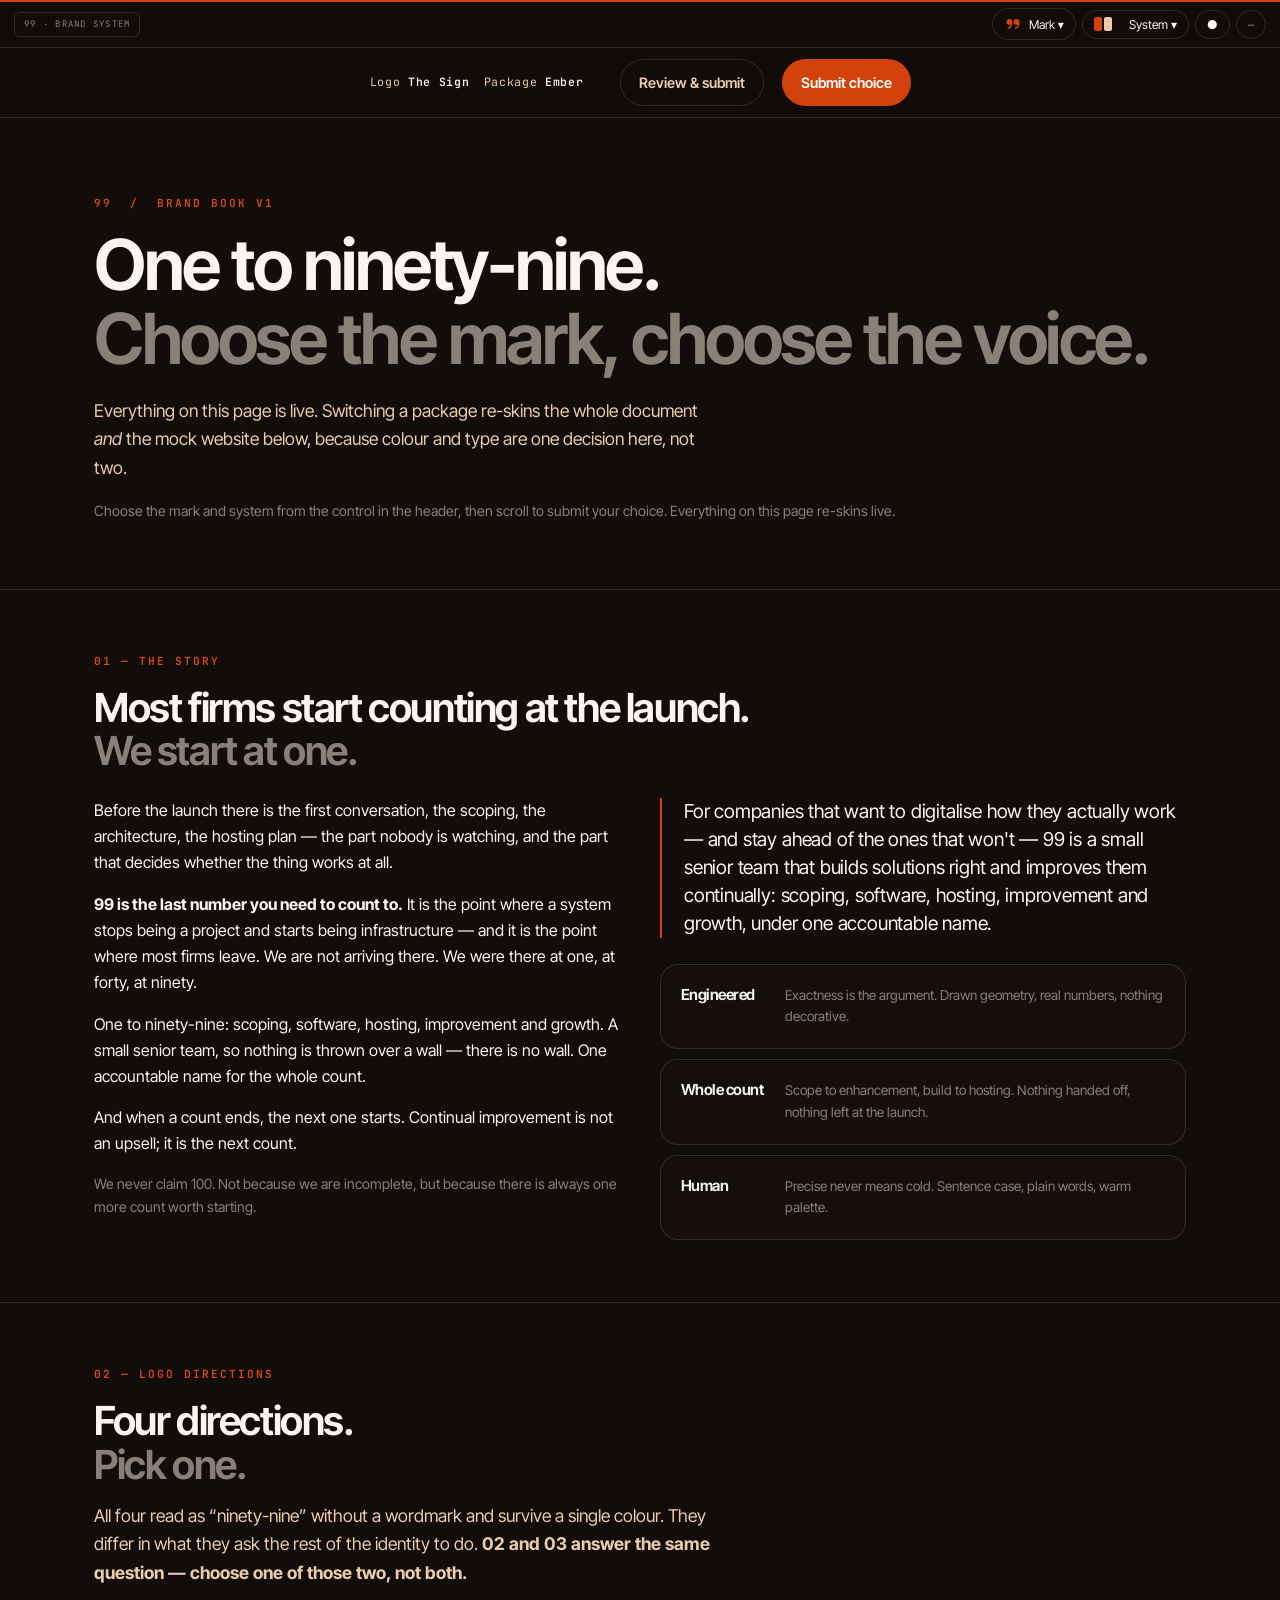
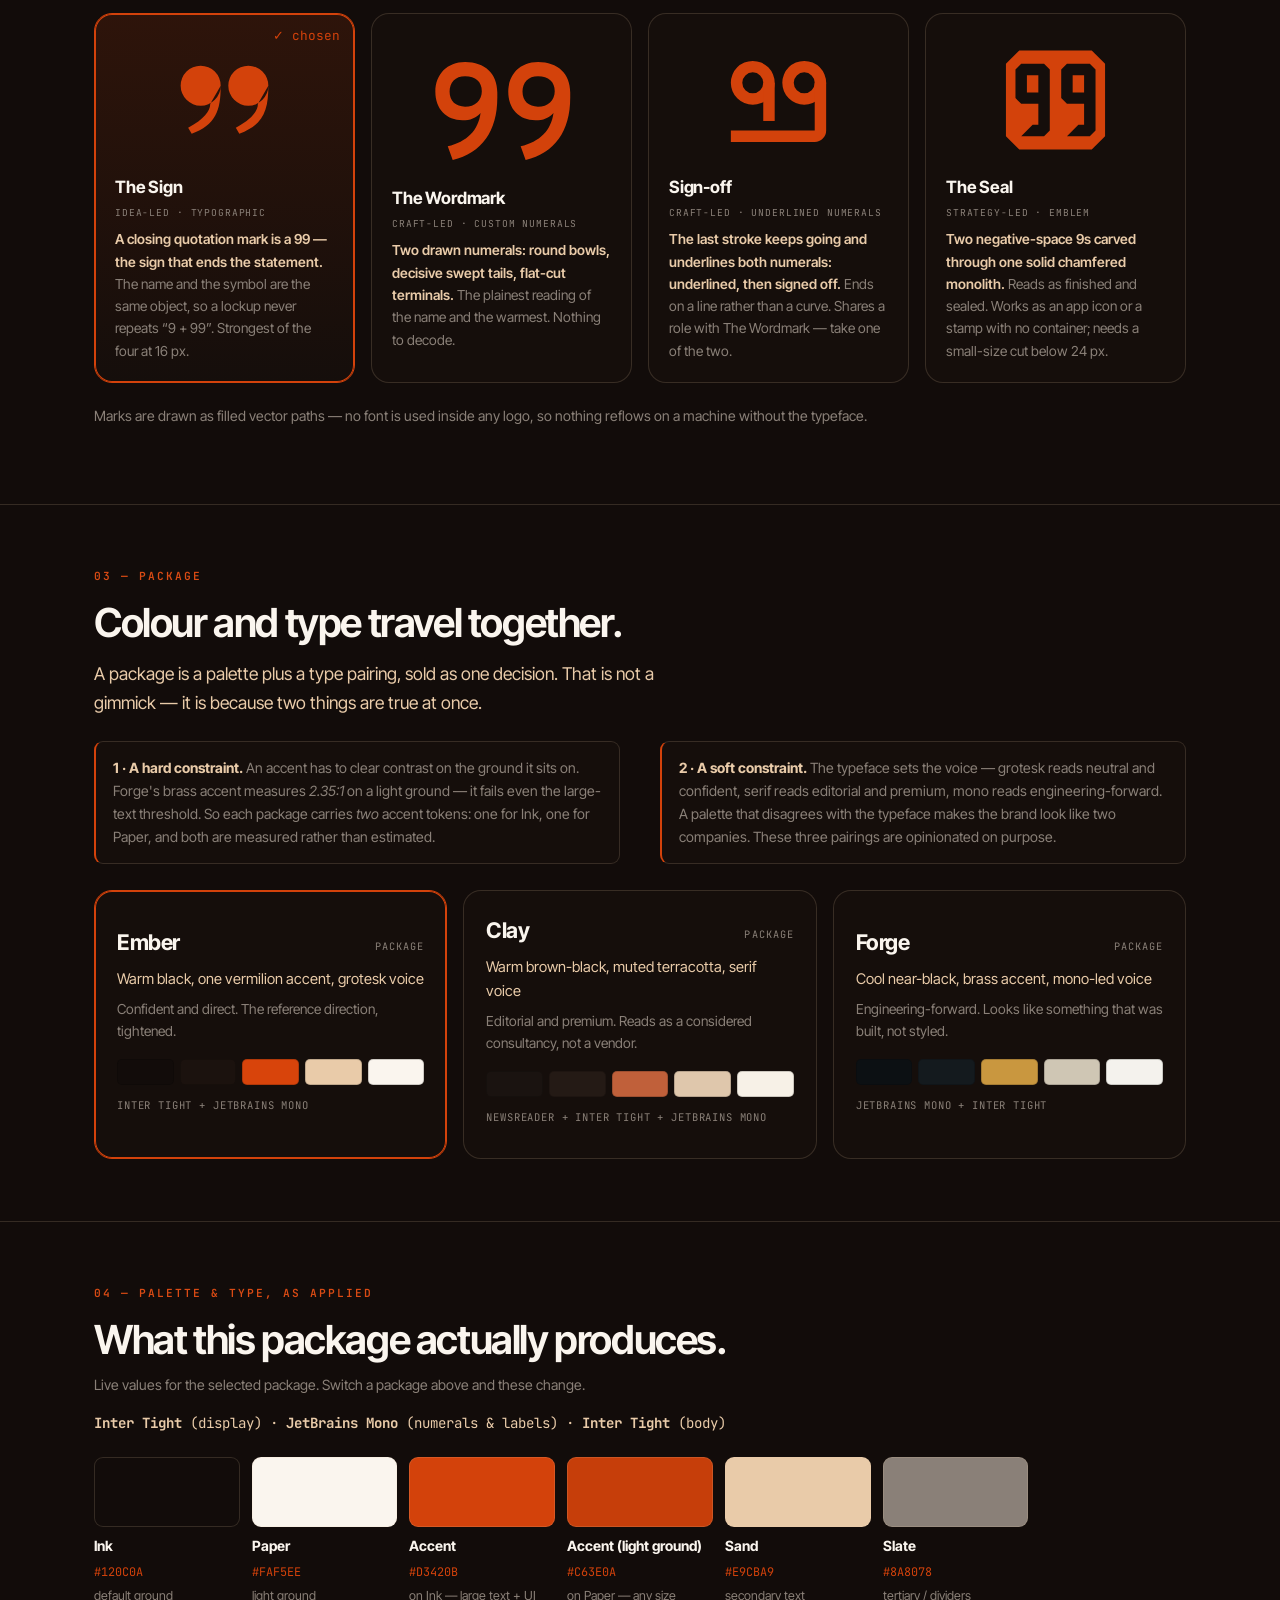
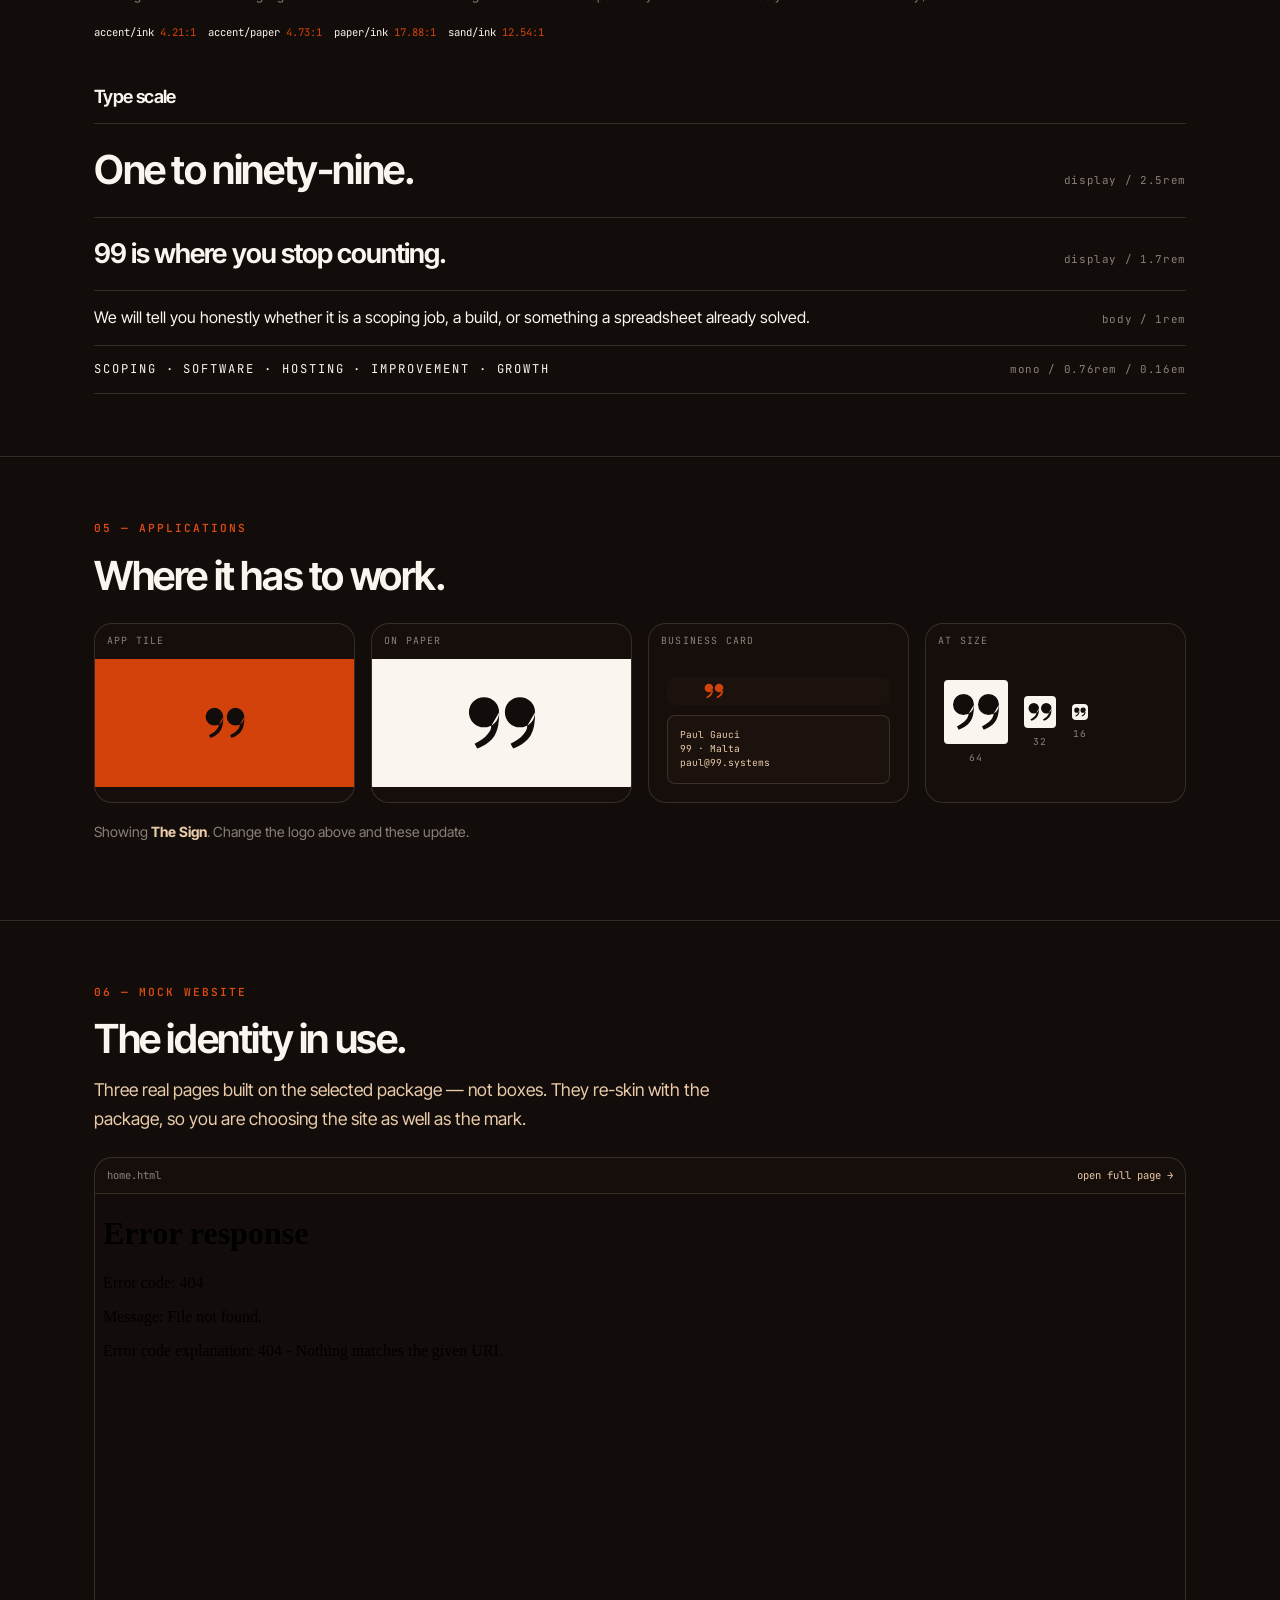
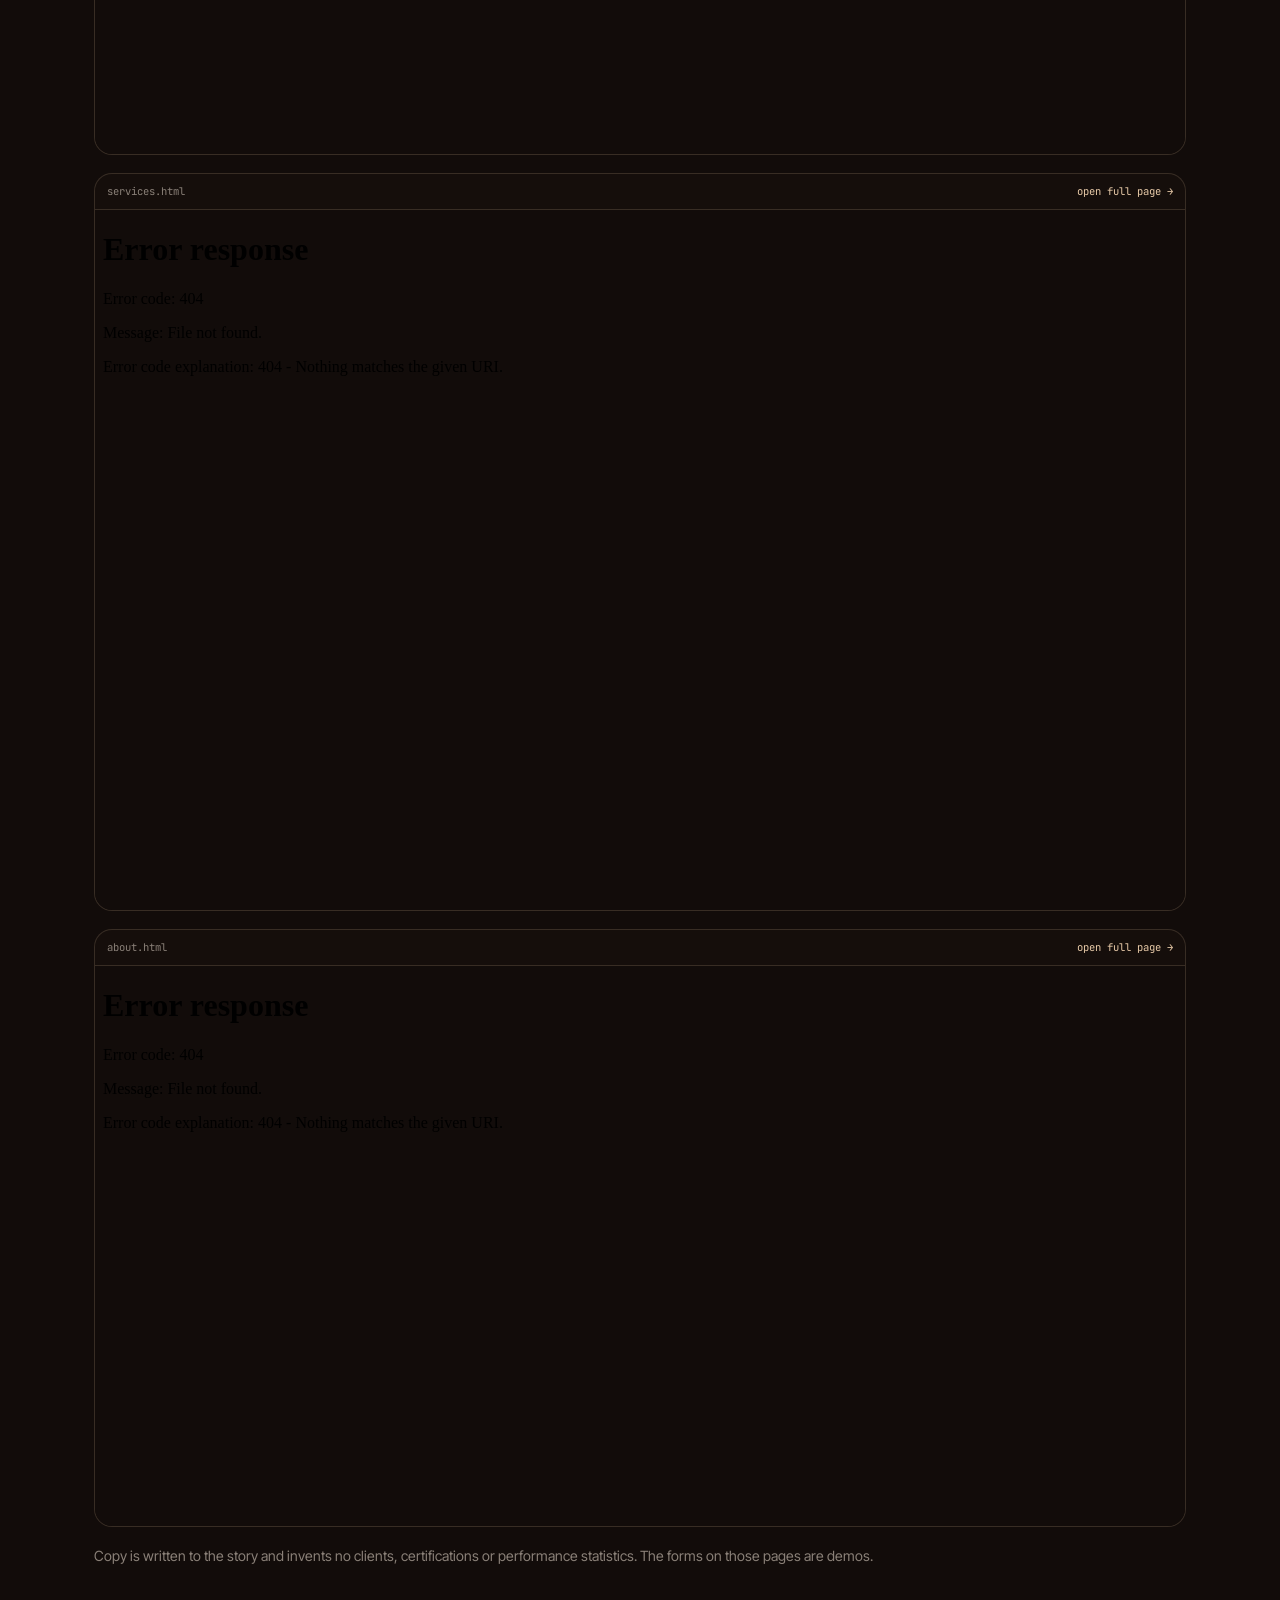
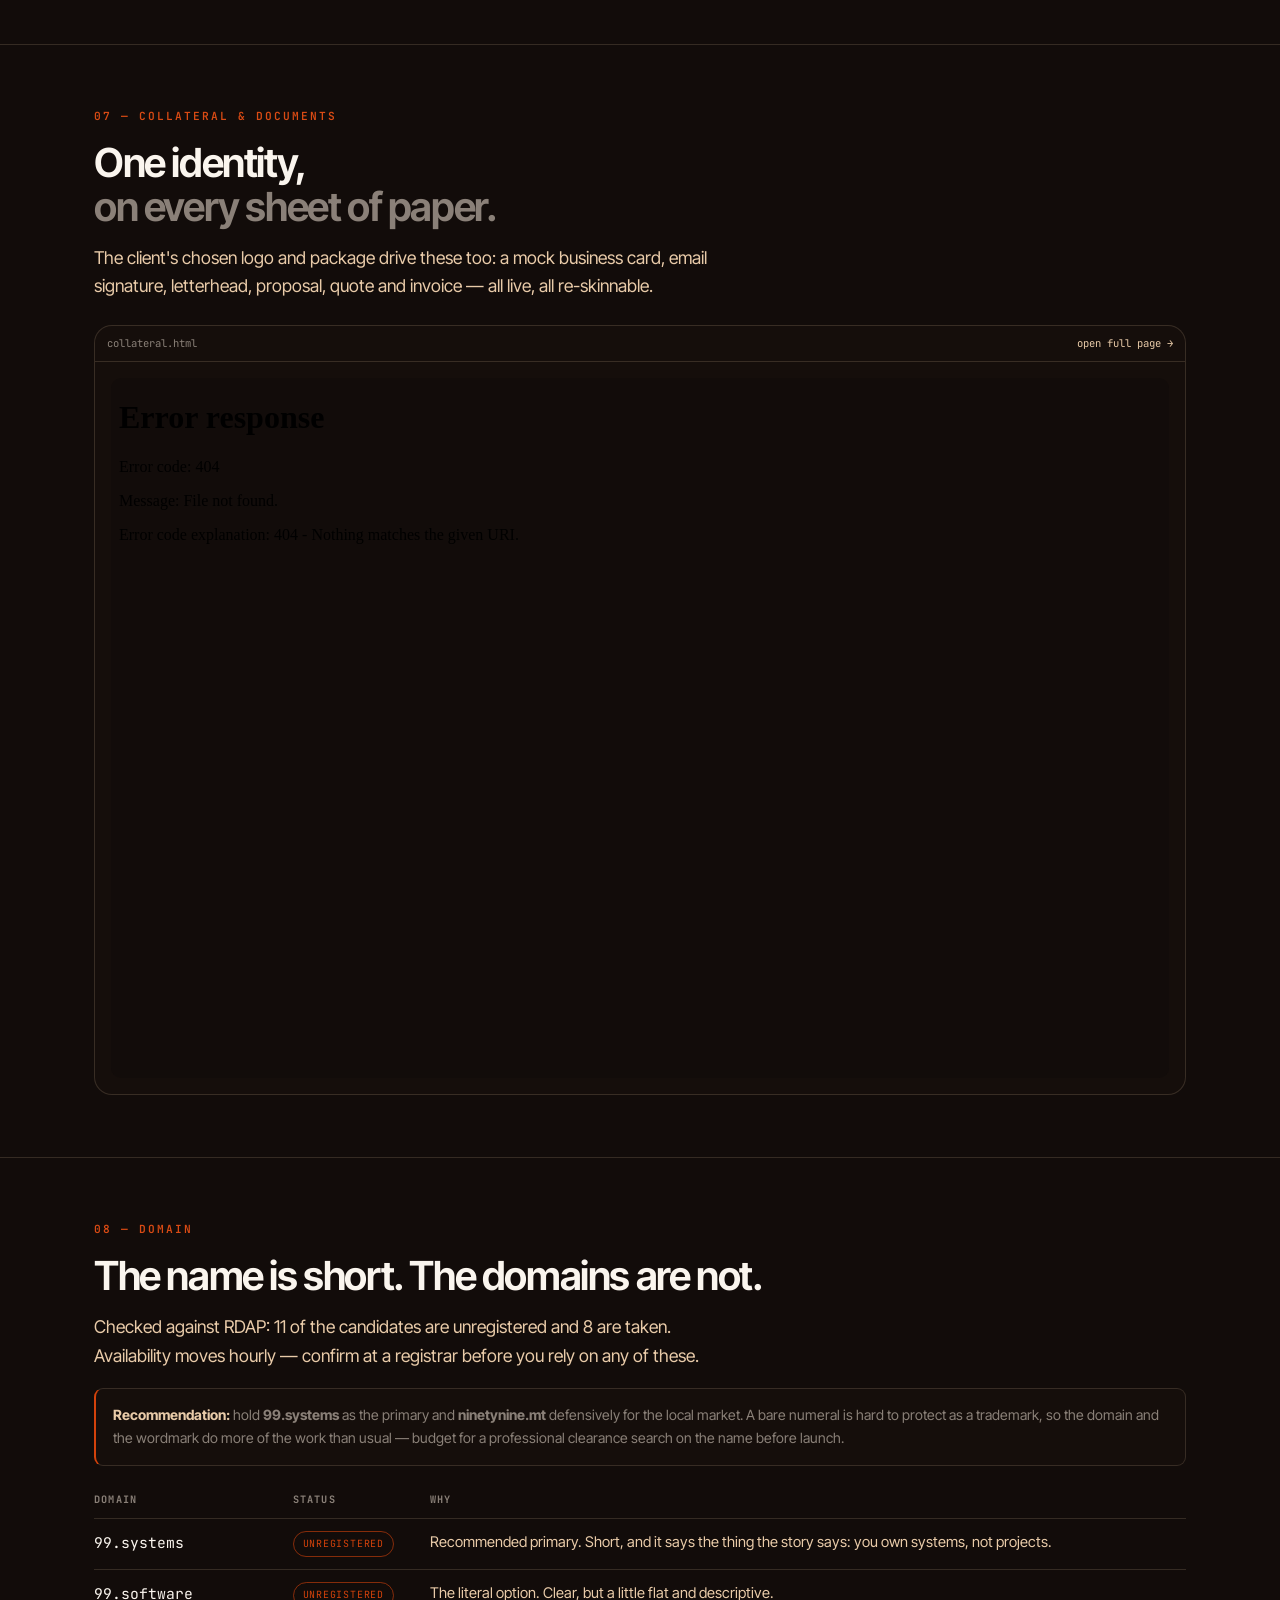
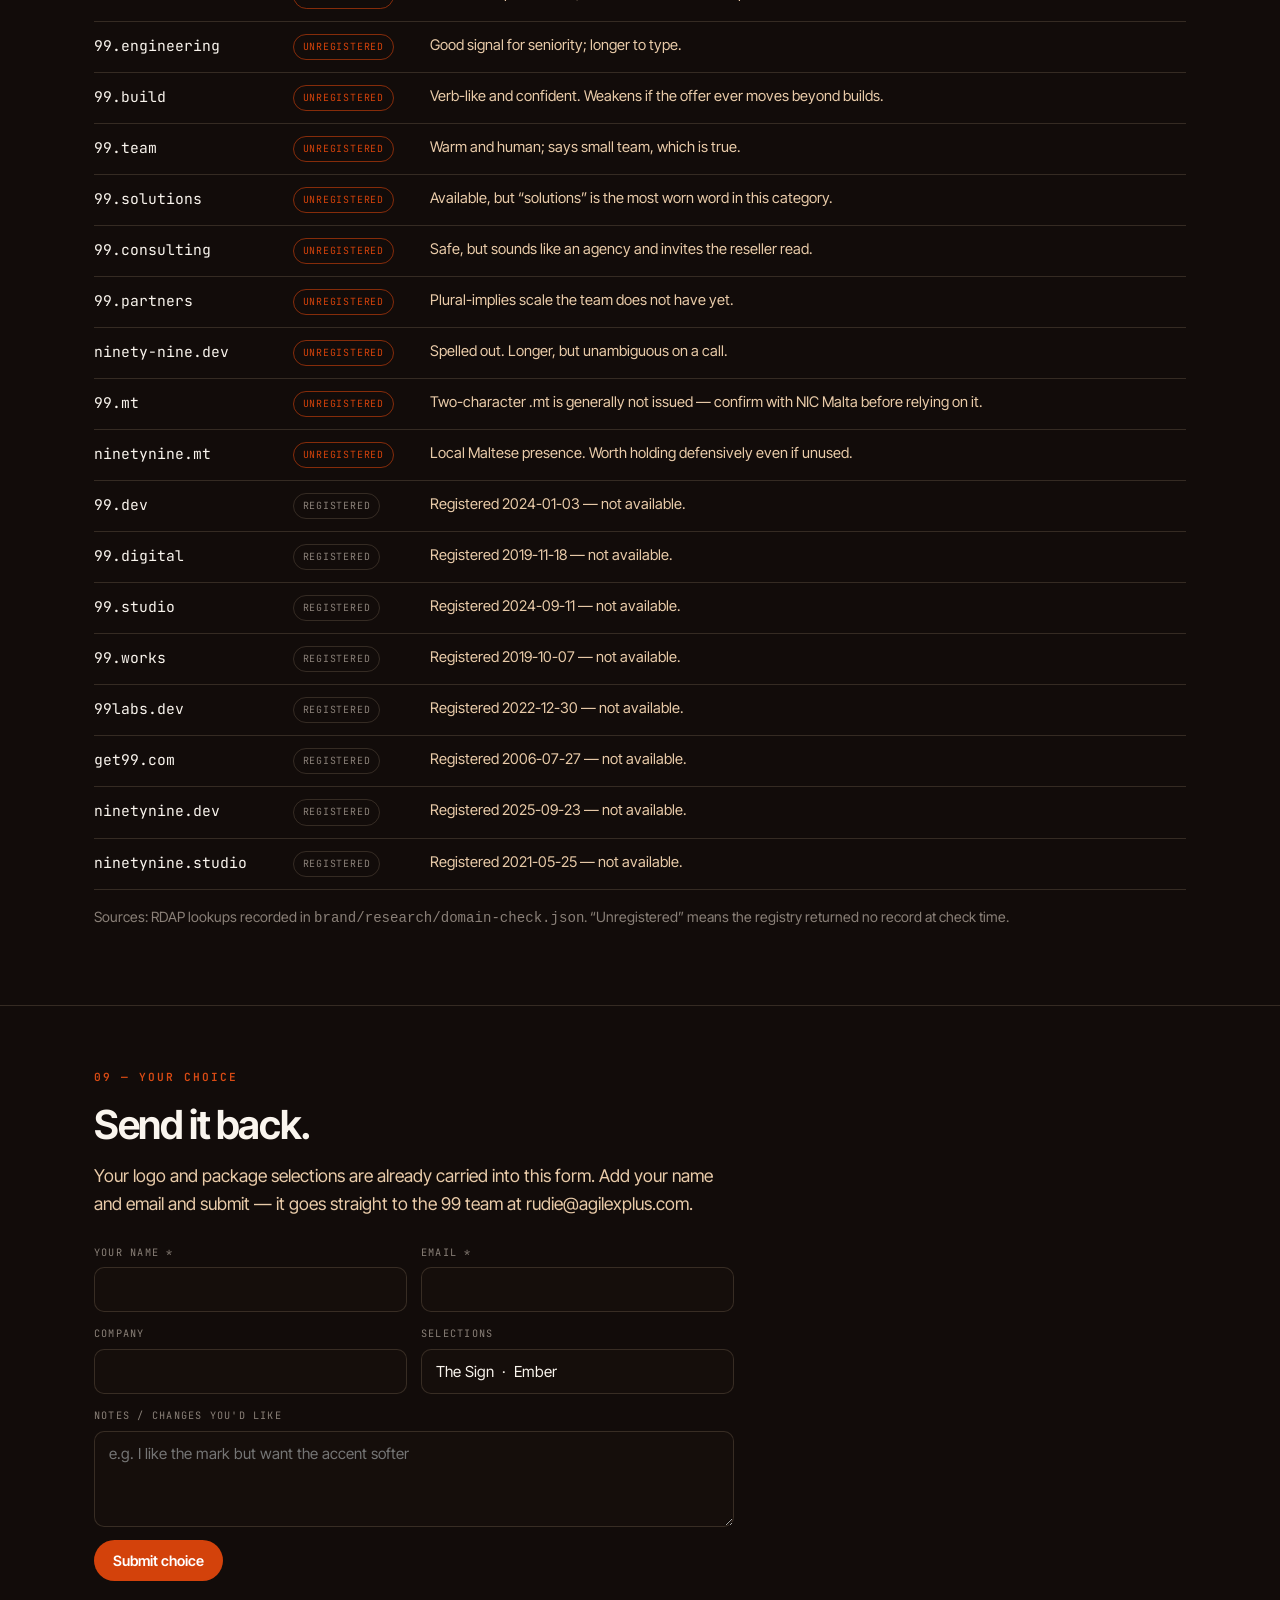
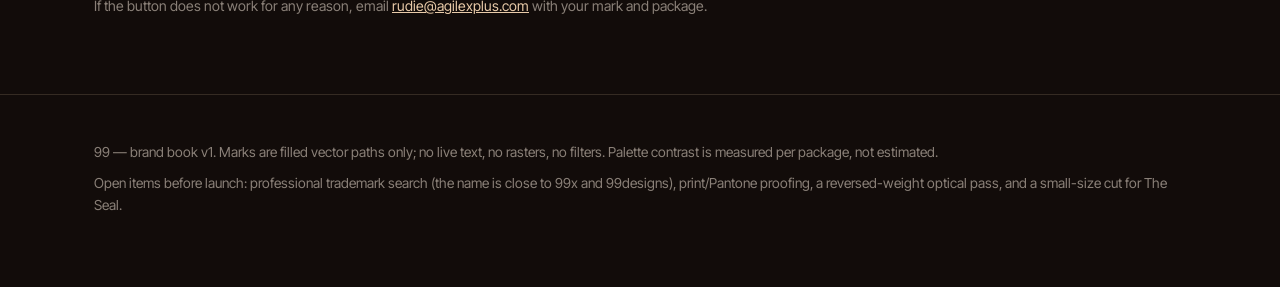
==== site/index.html @ d1100212 "Add meta descriptions + Open Graph/Twitter tags to every page; add production checklist" ====
<!doctype html>
<html lang="en" data-package="ember">
<head>
<meta charset="utf-8"><meta name="viewport" content="width=device-width,initial-scale=1">
<title>Brand book — 99</title>
<meta name="description" content="The 99 brand book: story, palettes, logo directions, collateral and mock website — all live and switchable.">
<meta property="og:type" content="website">
<meta property="og:site_name" content="99">
<meta property="og:title" content="Brand book — 99">
<meta property="og:description" content="The 99 brand book: story, palettes, logo directions, collateral and mock website — all live and switchable.">
<meta property="og:url" content="https://99-branding.agilexplus.dev/">
<meta property="og:image" content="https://99-branding.agilexplus.dev/og-image.png">
<meta name="twitter:card" content="summary_large_image">
<meta name="twitter:title" content="Brand book — 99">
<meta name="twitter:description" content="The 99 brand book: story, palettes, logo directions, collateral and mock website — all live and switchable.">
<meta name="twitter:image" content="https://99-branding.agilexplus.dev/og-image.png">
<link rel="preconnect" href="https://fonts.googleapis.com"><link rel="preconnect" href="https://fonts.gstatic.com" crossorigin>
<link rel="stylesheet" href="https://fonts.googleapis.com/css2?family=Inter+Tight:wght@400;500;600;700&family=JetBrains+Mono:wght@400;600;700&family=Newsreader:opsz,wght@6..72,400;6..72,500;6..72;700&family=Space+Grotesk:wght@400;500;700&display=swap">
<script src="assets/theme.js?v=1793476313"></script>
<link rel="stylesheet" href="assets/book.css?v=1793476313">
</head>
<body>

<div class="decisionbar"><div class="wrap">
  <span class="sum">
    <span>Logo <b id="sum-logo">—</b></span>
    <span>Package <b id="sum-pkg">—</b></span>
  </span>
  <span class="spacer"></span>
  <a class="btn btn-ghost" href="#submit">Review &amp; submit</a>
  <a class="btn btn-accent" id="bar-submit" href="#submit" disabled>Submit choice</a>
</div></div>

<header class="book"><div class="wrap">
  <p class="eyebrow">99 &nbsp;/&nbsp; brand book v1</p>
  <h1>One to ninety-nine.<br><span class="dim">Choose the mark, choose the voice.</span></h1>
  <p class="lede" style="margin-top:22px">Everything on this page is live. Switching a package re-skins the whole
  document <em>and</em> the mock website below, because colour and type are one decision here, not two.</p>
  <p class="small" style="margin-top:14px">Choose the mark and system from the control in the header, then scroll to
  submit your choice. Everything on this page re-skins live.</p>
</div></header>

<section id="story"><div class="wrap">
  <p class="eyebrow">01 — The story</p>
  <h2>Most firms start counting at the launch.<br><span class="dim">We start at one.</span></h2>
  <div class="two" style="margin-top:26px">
    <div>
      <p>Before the launch there is the first conversation, the scoping, the architecture, the hosting plan — the part
      nobody is watching, and the part that decides whether the thing works at all.</p>
      <p><strong>99 is the last number you need to count to.</strong> It is the point where a system stops being a
      project and starts being infrastructure — and it is the point where most firms leave. We are not arriving there.
      We were there at one, at forty, at ninety.</p>
      <p>One to ninety-nine: scoping, software, hosting, improvement and growth. A small senior team, so nothing is
      thrown over a wall — there is no wall. One accountable name for the whole count.</p>
      <p>And when a count ends, the next one starts. Continual improvement is not an upsell; it is the next count.</p>
      <p class="small">We never claim 100. Not because we are incomplete, but because there is always one more count
      worth starting.</p>
    </div>
    <div>
      <blockquote><p>For companies that want to digitalise how they actually work — and stay ahead of the ones that
      won't — 99 is a small senior team that builds solutions right and improves them continually: scoping,
      software, hosting, improvement and growth, under one accountable name.</p></blockquote>
      <div class="pillars-stack" style="margin-top:26px">
        <div class="pillar"><h3>Engineered</h3><p>Exactness is the argument. Drawn geometry, real numbers,
        nothing decorative.</p></div>
        <div class="pillar"><h3>Whole count</h3><p>Scope to enhancement, build to hosting. Nothing handed off,
        nothing left at the launch.</p></div>
        <div class="pillar"><h3>Human</h3><p>Precise never means cold. Sentence case, plain words, warm palette.</p></div>
      </div>
    </div>
  </div>
</div></section>

<section id="logos"><div class="wrap">
  <p class="eyebrow">02 — Logo directions</p>
  <h2>Four directions.<br><span class="dim">Pick one.</span></h2>
  <p class="lede" style="margin-top:16px">All four read as “ninety-nine” without a wordmark and survive a single
  colour. They differ in what they ask the rest of the identity to do. <strong>02 and 03 answer the same question —
  choose one of those two, not both.</strong></p>
  <div class="logo-grid" style="margin-top:26px">
      <button class="logo-card" type="button" data-logo="the-sign" data-name="The Sign"
              data-recommended="true" aria-pressed="false">
        <span class="tick">&#10003; chosen</span>
        <div class="stage"><svg viewBox="0 0 256 256" aria-hidden="true"><g fill="currentColor" fill-rule="evenodd" ><path d="M78 56a42 42 0 1 1 0 84a42 42 0 1 1 0 -84ZM120 98C120 150.5 109.5 179.9 59.1 198.8L51.75 186.07C86.4 168.56 99 148.4 97.93 136.22ZM178 56a42 42 0 1 1 0 84a42 42 0 1 1 0 -84ZM220 98C220 150.5 209.5 179.9 159.1 198.8L151.75 186.07C186.4 168.56 199 148.4 197.93 136.22Z"/></g></svg></div>
        <div class="nm"><b>The Sign</b><span>Idea-led · typographic</span></div>
        <p><strong style="color:var(--sand);font-weight:600">A closing quotation mark is a 99 — the sign that ends the statement.</strong> The name and the symbol are the same object, so a lockup never repeats “9 + 99”. Strongest of the four at 16 px.</p>
      </button>
      <button class="logo-card" type="button" data-logo="the-wordmark" data-name="The Wordmark"
              data-recommended="false" aria-pressed="false">
        <span class="tick">&#10003; chosen</span>
        <div class="stage"><svg viewBox="0 0 344 256" aria-hidden="true"><path fill="currentColor" fill-rule="evenodd" transform="translate(28 15) scale(1.3)" d="M52 8 C23 8 4 28 4 56 C4 84 22 102 48 102 C60 102 70 98 77 90 C73 119 55 136 24 144 L32 166 C79 154 104 120 104 65 V57 C104 27 84 8 52 8 Z M52 31 C36 31 27 41 27 56 C27 71 37 80 52 80 C68 80 79 70 79 55 C79 40 69 31 52 31 Z"/><path fill="currentColor" fill-rule="evenodd" transform="translate(181 15) scale(1.3)" d="M52 8 C23 8 4 28 4 56 C4 84 22 102 48 102 C60 102 70 98 77 90 C73 119 55 136 24 144 L32 166 C79 154 104 120 104 65 V57 C104 27 84 8 52 8 Z M52 31 C36 31 27 41 27 56 C27 71 37 80 52 80 C68 80 79 70 79 55 C79 40 69 31 52 31 Z"/></svg></div>
        <div class="nm"><b>The Wordmark</b><span>Craft-led · custom numerals</span></div>
        <p><strong style="color:var(--sand);font-weight:600">Two drawn numerals: round bowls, decisive swept tails, flat-cut terminals.</strong> The plainest reading of the name and the warmest. Nothing to decode.</p>
      </button>
      <button class="logo-card" type="button" data-logo="the-sign-off" data-name="Sign-off"
              data-recommended="false" aria-pressed="false">
        <span class="tick">&#10003; chosen</span>
        <div class="stage"><svg viewBox="0 0 256 256" aria-hidden="true"><path fill="currentColor" fill-rule="evenodd" d="M28 92a46 46 0 1 0 92 0a46 46 0 1 0 -92 0Z M52 92a22 22 0 1 0 44 0a22 22 0 1 0 -44 0Z"/><path fill="currentColor" d="M96 92h24v80h-24Z"/><path fill="currentColor" fill-rule="evenodd" d="M136 92a46 46 0 1 0 92 0a46 46 0 1 0 -92 0Z M160 92a22 22 0 1 0 44 0a22 22 0 1 0 -44 0Z"/><path fill="currentColor" d="M204 92H228V192A24 24 0 0 1 204 216H28V192H204Z"/></svg></div>
        <div class="nm"><b>Sign-off</b><span>Craft-led · underlined numerals</span></div>
        <p><strong style="color:var(--sand);font-weight:600">The last stroke keeps going and underlines both numerals: underlined, then signed off.</strong> Ends on a line rather than a curve. Shares a role with The Wordmark — take one of the two.</p>
      </button>
      <button class="logo-card" type="button" data-logo="the-seal" data-name="The Seal"
              data-recommended="false" aria-pressed="false">
        <span class="tick">&#10003; chosen</span>
        <div class="stage"><svg viewBox="0 0 256 256" aria-hidden="true"><path fill="currentColor" fill-rule="evenodd" d="M 52 24 H 204 L 232 52 V 204 L 204 232 H 52 L 24 204 V 52 Z M 56 52 H 104 L 116 64 V 192 L 104 204 H 56 L 80 180 H 92 V 136 H 56 L 44 124 V 64 Z M 68 76 H 92 V 112 H 68 Z M 152 52 H 200 L 212 64 V 192 L 200 204 H 152 L 176 180 H 188 V 136 H 152 L 140 124 V 64 Z M 164 76 H 188 V 112 H 164 Z"/></svg></div>
        <div class="nm"><b>The Seal</b><span>Strategy-led · emblem</span></div>
        <p><strong style="color:var(--sand);font-weight:600">Two negative-space 9s carved through one solid chamfered monolith.</strong> Reads as finished and sealed. Works as an app icon or a stamp with no container; needs a small-size cut below 24 px.</p>
      </button>
  </div>
  <p class="small" style="margin-top:22px">Marks are drawn as filled vector paths — no font is used inside any logo,
  so nothing reflows on a machine without the typeface.</p>
</div></section>

<section id="packages"><div class="wrap">
  <p class="eyebrow">03 — Package</p>
  <h2>Colour and type travel together.</h2>
  <p class="lede" style="margin-top:16px">A package is a palette plus a type pairing, sold as one decision. That is not
  a gimmick — it is because two things are true at once.</p>
  <div class="two" style="margin-top:24px">
    <div class="notice"><strong style="color:var(--sand)">1 · A hard constraint.</strong> An accent has to clear
    contrast on the ground it sits on. Forge's brass accent measures <em>2.35:1</em> on a light ground — it fails even
    the large-text threshold. So each package carries <em>two</em> accent tokens: one for Ink, one for Paper, and both
    are measured rather than estimated.</div>
    <div class="notice"><strong style="color:var(--sand)">2 · A soft constraint.</strong> The typeface sets the voice —
    grotesk reads neutral and confident, serif reads editorial and premium, mono reads engineering-forward. A palette
    that disagrees with the typeface makes the brand look like two companies. These three pairings are opinionated on
    purpose.</div>
  </div>
  <div class="pkg-grid" style="margin-top:26px">
      <button class="pkg" type="button" data-pkg="ember" aria-pressed="false">
        <div class="nm"><b>Ember</b><span>package</span></div>
        <p class="tagline">Warm black, one vermilion accent, grotesk voice</p>
        <p class="mood">Confident and direct. The reference direction, tightened.</p>
        <div class="chips"><i style="background:#120C0A"></i><i style="background:#1B120E"></i><i style="background:#D8440B"></i><i style="background:#E9CBA9"></i><i style="background:#FAF5EE"></i></div>
        <p class="typeface">Inter Tight + JetBrains Mono</p>
      </button>
      <button class="pkg" type="button" data-pkg="clay" aria-pressed="false">
        <div class="nm"><b>Clay</b><span>package</span></div>
        <p class="tagline">Warm brown-black, muted terracotta, serif voice</p>
        <p class="mood">Editorial and premium. Reads as a considered consultancy, not a vendor.</p>
        <div class="chips"><i style="background:#1A1310"></i><i style="background:#241A15"></i><i style="background:#C0603A"></i><i style="background:#DFC7AC"></i><i style="background:#F7F1E7"></i></div>
        <p class="typeface">Newsreader + Inter Tight + JetBrains Mono</p>
      </button>
      <button class="pkg" type="button" data-pkg="forge" aria-pressed="false">
        <div class="nm"><b>Forge</b><span>package</span></div>
        <p class="tagline">Cool near-black, brass accent, mono-led voice</p>
        <p class="mood">Engineering-forward. Looks like something that was built, not styled.</p>
        <div class="chips"><i style="background:#0C1013"></i><i style="background:#141A1E"></i><i style="background:#C9973F"></i><i style="background:#CFC6B4"></i><i style="background:#F4F2ED"></i></div>
        <p class="typeface">JetBrains Mono + Inter Tight</p>
      </button>
  </div>
</div></section>

<section id="palette"><div class="wrap">
  <p class="eyebrow">04 — Palette &amp; type, as applied</p>
  <h2>What this package actually produces.</h2>
  <p class="small" style="margin-top:12px">Live values for the selected package. Switch a package above and these
  change.</p>
  <p class="mono small" id="fontnames" style="margin-top:16px;color:var(--sand)"></p>
  <div class="sw" id="swatches" style="margin-top:22px"></div>
  <div class="pkg ratios" style="border:0;background:none;padding:0;margin-top:18px;cursor:default" tabindex="-1">
    <div class="ratios" id="ratios" style="margin-top:0"></div>
  </div>
  <h3 style="margin-top:44px">Type scale</h3>
  <div class="spec" style="margin-top:14px">
    <div class="row"><span class="d1">One to ninety-nine.</span><span>display / 2.5rem</span></div>
    <div class="row"><span class="d2">99 is where you stop counting.</span><span>display / 1.7rem</span></div>
    <div class="row"><span class="b1">We will tell you honestly whether it is a scoping job, a build, or something a
    spreadsheet already solved.</span><span>body / 1rem</span></div>
    <div class="row"><span class="m1">Scoping · Software · Hosting · Improvement · Growth</span>
      <span>mono / 0.76rem / 0.16em</span></div>
  </div>
</div></section>

<section id="apps"><div class="wrap">
  <p class="eyebrow">05 — Applications</p>
  <h2>Where it has to work.</h2>
  <div class="apps" style="margin-top:26px">
    <div class="app"><p class="lab">App tile</p><div class="box tile" data-inject></div></div>
    <div class="app"><p class="lab">On paper</p><div class="box paper" data-inject></div></div>
    <div class="app"><p class="lab">Business card</p><div class="box">
      <div class="card-elem" data-inject style="border-color:transparent;padding:0"></div>
      <div class="card-elem" style="margin-top:10px">
        <span style="color:var(--sand)">Paul Gauci<br>99 · Malta<br>paul@99.systems</span></div>
    </div></div>
    <div class="app"><p class="lab">At size</p><div class="box" style="gap:16px;display:flex">
      <span class="ladder"><span class="sz" style="width:64px;height:64px" data-inject></span><small>64</small></span>
      <span class="ladder"><span class="sz" style="width:32px;height:32px" data-inject></span><small>32</small></span>
      <span class="ladder"><span class="sz" style="width:16px;height:16px" data-inject></span><small>16</small></span>
    </div></div>
  </div>
  <p class="small" style="margin-top:18px">Showing <strong data-inject-name style="color:var(--sand)">—</strong>.
  Change the logo above and these update.</p>
</div></section>

<section id="website"><div class="wrap">
  <p class="eyebrow">06 — Mock website</p>
  <h2>The identity in use.</h2>
  <p class="lede" style="margin-top:16px">Three real pages built on the selected package — not boxes. They re-skin
  with the package, so you are choosing the site as well as the mark.</p>
  <div class="frames" style="margin-top:24px">
    <div class="frame-wrap">
      <div class="bar"><span>home.html</span><a href="site/home" target="_blank" rel="noopener">open full page &rarr;</a></div>
      <iframe src="site/home" data-site="site/home" title="99 mock website — home" loading="lazy"></iframe>
    </div>
    <div class="frame-wrap">
      <div class="bar"><span>services.html</span><a href="site/services" target="_blank" rel="noopener">open full page &rarr;</a></div>
      <iframe src="site/services" data-site="site/services" title="99 mock website — services" loading="lazy" class="tall"></iframe>
    </div>
    <div class="frame-wrap">
      <div class="bar"><span>about.html</span><a href="site/about" target="_blank" rel="noopener">open full page &rarr;</a></div>
      <iframe src="site/about" data-site="site/about" title="99 mock website — about" loading="lazy"></iframe>
    </div>
  </div>
  <p class="small" style="margin-top:18px">Copy is written to the story and invents no clients, certifications or
  performance statistics. The forms on those pages are demos.</p>
</div></section>

<section id="collateral"><div class="wrap">
  <p class="eyebrow">07 — Collateral &amp; documents</p>
  <h2>One identity,<br><span class="dim">on every sheet of paper.</span></h2>
  <p class="lede" style="margin-top:16px">The client's chosen logo and package drive these too: a mock business card,
  email signature, letterhead, proposal, quote and invoice — all live, all re-skinnable.</p>
  <div class="frame-wrap" style="margin-top:24px">
    <div class="bar"><span>collateral.html</span><a href="collateral" target="_blank" rel="noopener">open full page &rarr;</a></div>
    <div style="padding:16px"><iframe src="collateral" data-site="collateral" class="tall" title="99 — collateral, live" loading="lazy" style="border-radius:10px"></iframe></div>
  </div>
</div></section>

<section id="domain"><div class="wrap">
  <p class="eyebrow">08 — Domain</p>
  <h2>The name is short. The domains are not.</h2>
  <p class="lede" style="margin-top:16px">Checked against RDAP: 11 of the candidates are unregistered and
  8 are taken. Availability moves hourly — confirm at a registrar before you rely on any of these.</p>
  <p class="notice" style="margin-top:18px"><strong style="color:var(--sand)">Recommendation:</strong> hold
  <strong>99.systems</strong> as the primary and <strong>ninetynine.mt</strong> defensively for the local market.
  A bare numeral is hard to protect as a trademark, so the domain and the wordmark do more of the work than usual —
  budget for a professional clearance search on the name before launch.</p>
  <table style="margin-top:26px"><thead><tr><th>Domain</th><th>Status</th><th>Why</th></tr></thead>
  <tbody><tr><td>99.systems</td><td><span class="pill free">unregistered</span></td><td>Recommended primary. Short, and it says the thing the story says: you own systems, not projects.</td></tr><tr><td>99.software</td><td><span class="pill free">unregistered</span></td><td>The literal option. Clear, but a little flat and descriptive.</td></tr><tr><td>99.engineering</td><td><span class="pill free">unregistered</span></td><td>Good signal for seniority; longer to type.</td></tr><tr><td>99.build</td><td><span class="pill free">unregistered</span></td><td>Verb-like and confident. Weakens if the offer ever moves beyond builds.</td></tr><tr><td>99.team</td><td><span class="pill free">unregistered</span></td><td>Warm and human; says small team, which is true.</td></tr><tr><td>99.solutions</td><td><span class="pill free">unregistered</span></td><td>Available, but “solutions” is the most worn word in this category.</td></tr><tr><td>99.consulting</td><td><span class="pill free">unregistered</span></td><td>Safe, but sounds like an agency and invites the reseller read.</td></tr><tr><td>99.partners</td><td><span class="pill free">unregistered</span></td><td>Plural-implies scale the team does not have yet.</td></tr><tr><td>ninety-nine.dev</td><td><span class="pill free">unregistered</span></td><td>Spelled out. Longer, but unambiguous on a call.</td></tr><tr><td>99.mt</td><td><span class="pill free">unregistered</span></td><td>Two-character .mt is generally not issued — confirm with NIC Malta before relying on it.</td></tr><tr><td>ninetynine.mt</td><td><span class="pill free">unregistered</span></td><td>Local Maltese presence. Worth holding defensively even if unused.</td></tr><tr><td>99.dev</td><td><span class="pill taken">registered</span></td><td>Registered 2024-01-03 — not available.</td></tr><tr><td>99.digital</td><td><span class="pill taken">registered</span></td><td>Registered 2019-11-18 — not available.</td></tr><tr><td>99.studio</td><td><span class="pill taken">registered</span></td><td>Registered 2024-09-11 — not available.</td></tr><tr><td>99.works</td><td><span class="pill taken">registered</span></td><td>Registered 2019-10-07 — not available.</td></tr><tr><td>99labs.dev</td><td><span class="pill taken">registered</span></td><td>Registered 2022-12-30 — not available.</td></tr><tr><td>get99.com</td><td><span class="pill taken">registered</span></td><td>Registered 2006-07-27 — not available.</td></tr><tr><td>ninetynine.dev</td><td><span class="pill taken">registered</span></td><td>Registered 2025-09-23 — not available.</td></tr><tr><td>ninetynine.studio</td><td><span class="pill taken">registered</span></td><td>Registered 2021-05-25 — not available.</td></tr></tbody></table>
  <p class="small" style="margin-top:16px">Sources: RDAP lookups recorded in
  <code>brand/research/domain-check.json</code>. “Unregistered” means the registry returned no record at check time.</p>
</div></section>

<section id="submit"><div class="wrap">
  <p class="eyebrow">09 — Your choice</p>
  <h2>Send it back.</h2>
  <p class="lede" style="margin-top:16px">Your logo and package selections are already carried into this form. Add
  your name and email and submit — it goes straight to the 99 team at rudie@agilexplus.com.</p>
  <form id="choose-form" style="margin-top:26px;max-width:640px">
    <div class="choices">
      <div class="field"><label for="f-name">Your name *</label>
        <input id="f-name" name="name" autocomplete="name" required></div>
      <div class="field"><label for="f-email">Email *</label>
        <input id="f-email" name="email" type="email" autocomplete="email" required></div>
      <div class="field"><label for="f-company">Company</label>
        <input id="f-company" name="company" autocomplete="organization"></div>
      <div class="field"><label>Selections</label>
        <input value="" id="f-summary" readonly aria-label="Selected logo and package"></div>
    </div>
    <div class="field" style="margin-top:14px"><label for="f-notes">Notes / changes you'd like</label>
      <textarea id="f-notes" name="notes" placeholder="e.g. I like the mark but want the accent softer"></textarea></div>
    <div class="submit-row">
      <button class="btn btn-accent" id="submit-btn" type="submit">Submit choice</button>
      <span class="status" id="status" role="status"></span>
    </div>
    <p class="small" style="margin-top:14px">If the button does not work for any reason, email
    <a href="mailto:rudie@agilexplus.com">rudie@agilexplus.com</a> with your mark and package.</p>
  </form>
</div></section>

<footer class="foot"><div class="wrap">
  <p style="margin:0 0 8px">99 — brand book v1. Marks are filled vector paths only; no live text, no rasters,
  no filters. Palette contrast is measured per package, not estimated.</p>
  <p style="margin:0">Open items before launch: professional trademark search (the name is close to 99x and
  99designs), print/Pantone proofing, a reversed-weight optical pass, and a small-size cut for The Seal.</p>
</div></footer>

<script src="assets/book.js?v=1793476313"></script>
</body></html>
---- site/assets/book.css ----
/* 99 — brand book. All colour/type comes from theme.js tokens. */
*, *::before, *::after { box-sizing: border-box; }
html { scroll-behavior: smooth; }
body {
  margin: 0; background: var(--ink); color: var(--paper);
  font-family: var(--font-body); font-size: 16px; line-height: 1.62;
  -webkit-font-smoothing: antialiased;
}
.wrap { max-width: 1140px; margin: 0 auto; padding: 0 24px; }
a { color: var(--sand); }

/* ---------- type ---------- */
h1, h2, h3, h4 { font-family: var(--font-display); font-weight: var(--display-weight);
  letter-spacing: var(--display-track); line-height: 1.04; margin: 0; }
h1 { font-size: clamp(2.5rem, 6vw, 4.4rem); }
h2 { font-size: clamp(1.6rem, 3.2vw, 2.5rem); line-height: 1.08; }
h3 { font-size: 1.14rem; line-height: 1.3; }
p { margin: 0 0 1em; }
.dim { color: var(--slate); }
.eyebrow { font-family: var(--font-mono); font-size: 0.7rem; font-weight: 600;
  letter-spacing: 0.18em; text-transform: uppercase; color: var(--accent); margin: 0 0 16px; }
.eyebrow.n { color: var(--slate); }
.mono { font-family: var(--font-mono); }
.lede { font-size: 1.1rem; color: var(--sand); max-width: 62ch; }
.small { font-size: 0.88rem; color: var(--slate); }

/* ---------- shell ---------- */
header.book { padding: 76px 0 52px; border-bottom: var(--rule) solid var(--line); }
section { padding: 62px 0; border-bottom: var(--rule) solid var(--line); }
.foot { padding: 46px 0 72px; color: var(--slate); font-size: 0.86rem; }

/* sticky decision bar */
.decisionbar {
  position: sticky; top: 0; z-index: 60; display: flex; align-items: center; gap: 16px;
  padding: 11px 0; border-bottom: var(--rule) solid var(--line);
  background: color-mix(in srgb, var(--ink) 90%, transparent); backdrop-filter: blur(12px);
}
.decisionbar .wrap { display: flex; align-items: center; gap: 18px; flex-wrap: wrap; }
.decisionbar .sum { font-family: var(--font-mono); font-size: 0.72rem; letter-spacing: 0.06em;
  color: var(--sand); display: flex; gap: 14px; flex-wrap: wrap; }
.decisionbar .sum b { color: var(--paper); font-weight: 600; }
.decisionbar .spacer { flex: 1; }

/* ---------- buttons ---------- */
.btn { display: inline-flex; align-items: center; gap: 8px; font-size: 0.9rem; font-weight: 600;
  padding: 11px 18px; border-radius: 99px; border: var(--rule) solid transparent; text-decoration: none;
  cursor: pointer; font-family: var(--font-body); }
.btn-solid { background: var(--paper); color: var(--ink); }
.btn-accent { background: var(--accent); color: #fff; }
.btn-ghost { border-color: var(--line); color: var(--sand); background: transparent; }
.btn:disabled { opacity: .5; cursor: not-allowed; }

/* ---------- logos ---------- */
.logo-grid { display: grid; grid-template-columns: repeat(auto-fit, minmax(250px, 1fr)); gap: 16px; }
.logo-card { border: var(--rule) solid var(--line); border-radius: var(--radius); padding: 20px;
  background: var(--surface-2); cursor: pointer; text-align: left; color: inherit;
  font: inherit; transition: border-color .18s, transform .18s; position: relative; }
.logo-card:hover { transform: translateY(-2px); border-color: color-mix(in srgb, var(--accent) 55%, transparent); }
.logo-card[aria-pressed="true"] { border-color: var(--accent);
  box-shadow: 0 0 0 1px var(--accent) inset; background: linear-gradient(180deg, var(--accent-soft), var(--surface-2)); }
.logo-card .stage { height: 132px; display: grid; place-items: center; color: var(--accent); }
.logo-card .stage svg { width: 100%; height: 100%; max-height: 122px; }
.logo-card .nm { display: flex; justify-content: space-between; gap: 10px; align-items: baseline; margin-top: 8px; }
.logo-card .nm b { font-family: var(--font-display); font-size: 1.06rem; letter-spacing: -0.01em; }
.logo-card .nm span { font-family: var(--font-mono); font-size: 0.66rem; letter-spacing: 0.1em;
  text-transform: uppercase; color: var(--slate); }
.logo-card p { color: var(--slate); font-size: 0.86rem; margin: 8px 0 0; }
.logo-card .tick { position: absolute; top: 12px; right: 14px; color: var(--accent);
  font-family: var(--font-mono); font-size: .8rem; opacity: 0; }
.logo-card[aria-pressed="true"] .tick { opacity: 1; }
.sizes { display: flex; align-items: flex-end; gap: 12px; margin-top: 12px;
  padding-top: 12px; border-top: var(--rule) solid var(--line); }
.sizes i { display: grid; place-items: center; background: var(--paper); border-radius: 3px; color: var(--ink); }
.sizes i svg { display: block; }

/* ---------- packages ---------- */
.pkg-grid { display: grid; grid-template-columns: repeat(auto-fit, minmax(280px, 1fr)); gap: 16px; }
.pkg { border: var(--rule) solid var(--line); border-radius: var(--radius); padding: 22px;
  background: var(--surface-2); cursor: pointer; text-align: left; color: inherit; font: inherit;
  transition: border-color .18s, transform .18s; }
.pkg:hover { transform: translateY(-2px); border-color: color-mix(in srgb, var(--accent) 55%, transparent); }
.pkg[aria-pressed="true"] { border-color: var(--accent); box-shadow: 0 0 0 1px var(--accent) inset; }
.pkg .nm { display: flex; justify-content: space-between; align-items: baseline; gap: 10px; }
.pkg .nm b { font-family: var(--font-display); font-size: 1.35rem; letter-spacing: -0.02em; }
.pkg .nm span { font-family: var(--font-mono); font-size: 0.64rem; letter-spacing: 0.1em;
  text-transform: uppercase; color: var(--slate); }
.pkg .tagline { color: var(--sand); font-size: 0.92rem; margin: 8px 0 0; }
.pkg .mood { color: var(--slate); font-size: 0.86rem; margin: 6px 0 0; }
.pkg .chips { display: flex; gap: 6px; margin-top: 16px; }
.pkg .chips i { height: 26px; flex: 1; border-radius: 5px; border: 1px solid rgba(0,0,0,.18); }
.pkg .typeface { font-family: var(--font-mono); font-size: 0.66rem; letter-spacing: 0.08em;
  color: var(--slate); margin-top: 12px; text-transform: uppercase; }
.pkg .ratios { display: flex; gap: 12px; margin-top: 10px; font-family: var(--font-mono); font-size: 0.66rem; }
.pkg .ratios em { font-style: normal; color: var(--accent); }

/* ---------- swatches / specimen ---------- */
.sw { display: grid; grid-template-columns: repeat(auto-fill, minmax(140px, 1fr)); gap: 12px; }
.sw > div .chip { height: 70px; border-radius: 9px; border: var(--rule) solid var(--line); }
.sw > div b { display: block; margin-top: 8px; font-size: 0.88rem; }
.sw > div code { font-family: var(--font-mono); font-size: 0.74rem; color: var(--accent); }
.sw > div span { display: block; color: var(--slate); font-size: 0.78rem; margin-top: 2px; }
.spec { border-top: var(--rule) solid var(--line); }
.spec .row { display: flex; align-items: baseline; gap: 18px; padding: 14px 0;
  border-bottom: var(--rule) solid var(--line); flex-wrap: wrap; }
.spec .row > :first-child { flex: 1 1 320px; min-width: 0; }
.spec .row > :last-child { font-family: var(--font-mono); font-size: 0.68rem; letter-spacing: 0.06em;
  color: var(--slate); }
.spec .d1 { font-family: var(--font-display); font-size: 2.5rem; font-weight: var(--display-weight);
  letter-spacing: var(--display-track); }
.spec .d2 { font-family: var(--font-display); font-size: 1.7rem; font-weight: var(--display-weight);
  letter-spacing: var(--display-track); }
.spec .b1 { font-family: var(--font-body); font-size: 1rem; }
.spec .m1 { font-family: var(--font-mono); font-size: 0.76rem; letter-spacing: 0.16em; text-transform: uppercase; }

/* ---------- applications ---------- */
.apps { display: grid; grid-template-columns: repeat(auto-fit, minmax(210px, 1fr)); gap: 16px; }
.app { border: var(--rule) solid var(--line); border-radius: var(--radius); overflow: hidden; background: var(--surface-2); }
.app .lab { font-family: var(--font-mono); font-size: 0.62rem; letter-spacing: 0.12em; text-transform: uppercase;
  color: var(--slate); padding: 9px 12px 0; }
.app .box { padding: 18px; display: grid; place-items: center; min-height: 128px; }
.app .box svg { max-height: 92px; width: auto; }
.app .box.tile { background: var(--accent); }
.app .box.tile svg { color: var(--ink); max-height: 54px; }
.app .box.paper { background: var(--paper); }
.app .box.paper svg { color: var(--ink); }
.app .card-elem { width: 100%; border: 1px solid var(--line); border-radius: 8px; padding: 12px;
  display: flex; align-items: center; gap: 10px; background: var(--surface); }
.app .card-elem svg { max-height: 26px; color: var(--accent); }
.app .card-elem span { font-family: var(--font-mono); font-size: 0.6rem; color: var(--slate); line-height: 1.5; }

/* ---------- site preview ---------- */
.frames { display: grid; gap: 18px; }
.frame-wrap { border: var(--rule) solid var(--line); border-radius: var(--radius); overflow: hidden; background: var(--surface-2); }
.frame-wrap .bar { display: flex; align-items: center; gap: 10px; padding: 9px 12px;
  border-bottom: var(--rule) solid var(--line); font-family: var(--font-mono); font-size: 0.66rem; color: var(--slate); }
.frame-wrap .bar a { margin-left: auto; color: var(--sand); text-decoration: none; }
.frame-wrap iframe { display: block; width: 100%; height: 560px; border: 0; background: var(--ink); }
.frame-wrap iframe.tall { height: 700px; }

/* ---------- tables ---------- */
table { width: 100%; border-collapse: collapse; font-size: 0.92rem; }
th { text-align: left; font-family: var(--font-mono); font-size: 0.64rem; letter-spacing: 0.12em;
  text-transform: uppercase; color: var(--slate); padding: 0 14px 10px 0; border-bottom: var(--rule) solid var(--line); }
td { padding: 12px 14px 12px 0; border-bottom: var(--rule) solid var(--line); color: var(--sand); vertical-align: top; }
td:first-child { font-family: var(--font-mono); color: var(--paper); white-space: nowrap; }
.pill { display: inline-block; font-family: var(--font-mono); font-size: 0.62rem; letter-spacing: 0.08em;
  text-transform: uppercase; padding: 4px 9px; border-radius: 99px; border: 1px solid var(--line); }
.pill.free { color: var(--accent); border-color: color-mix(in srgb, var(--accent) 60%, transparent); }
.pill.taken { color: var(--slate); }

/* ---------- submit ---------- */
.choices { display: grid; grid-template-columns: 1fr 1fr; gap: 14px; }
.field label { display: block; font-family: var(--font-mono); font-size: 0.64rem; letter-spacing: 0.12em;
  text-transform: uppercase; color: var(--slate); margin-bottom: 6px; }
.field input, .field textarea { width: 100%; padding: 12px 14px; border-radius: 10px; color: var(--paper);
  background: var(--surface-2); border: var(--rule) solid var(--line); font-family: var(--font-body); font-size: 0.95rem; }
.field input:focus, .field textarea:focus { outline: 2px solid var(--accent); outline-offset: 1px; }
.field textarea { min-height: 96px; resize: vertical; }
.submit-row { display: flex; align-items: center; gap: 16px; flex-wrap: wrap; margin-top: 6px; }
.status { font-family: var(--font-mono); font-size: 0.74rem; letter-spacing: 0.05em; }
.status.ok { color: var(--accent); }
.status.err { color: #E88; }
.notice { border: var(--rule) solid var(--line); border-left: 2px solid var(--accent); border-radius: 9px;
  padding: 15px 17px; font-size: 0.88rem; color: var(--slate); background: var(--surface-2); }
.two { display: grid; grid-template-columns: 1fr 1fr; gap: 40px; align-items: start; }
.three { display: grid; grid-template-columns: repeat(3, 1fr); gap: 16px; }
.pillar { border: var(--rule) solid var(--line); border-radius: var(--radius); padding: 20px; background: var(--surface-2); }
.pillar p { color: var(--slate); font-size: 0.88rem; margin: 8px 0 0; }
blockquote { margin: 0; border-left: 2px solid var(--accent); padding-left: 22px; }
blockquote p { font-family: var(--font-display); font-size: 1.2rem; line-height: 1.45; letter-spacing: -0.01em; }
@media (max-width: 860px) {
  .two, .three, .choices { grid-template-columns: 1fr; }
}

/* small-size ladder + injected slots */
.ladder { display: inline-grid; justify-items: center; gap: 6px; }
.ladder small { font-family: var(--font-mono); font-size: .6rem; color: var(--slate); letter-spacing: .1em; }
.sz { display: inline-grid; place-items: center; background: var(--paper); color: var(--ink); border-radius: 4px; }
.sz svg { width: 100%; height: 100%; display: block; }
.app .box [data-inject] svg { width: 92px; height: 92px; display: block; }
.app .box.tile [data-inject] svg { width: 54px; height: 54px; }
.app .box.paper [data-inject] svg { width: 84px; height: 84px; }
.card-elem [data-inject] svg { width: 26px; height: 26px; display: block; }


/* pillars stack (they live inside a half-width column) */
.pillars-stack { display: grid; grid-template-columns: 1fr; gap: 10px; }
.pillars-stack .pillar { display: grid; grid-template-columns: 92px 1fr; gap: 12px; align-items: baseline; }
.pillars-stack .pillar h3 { font-size: .95rem; }
.pillars-stack .pillar p { margin: 0; font-size: .84rem; }

/* logo card header: keep the role on its own line so it can't collide with the name */
.logo-card .nm { display: grid; gap: 3px; }
.logo-card .nm span { white-space: normal; font-size: .6rem; letter-spacing: .09em; }
.logo-card .tick { display: none; }
.logo-card[aria-pressed="true"] .tick { display: block; }

.app .box .sz svg { width:100% !important; height:100% !important; max-height:none; }

.sz { overflow: hidden; }
.sz svg { width: 82% !important; height: 82% !important; overflow: hidden; }
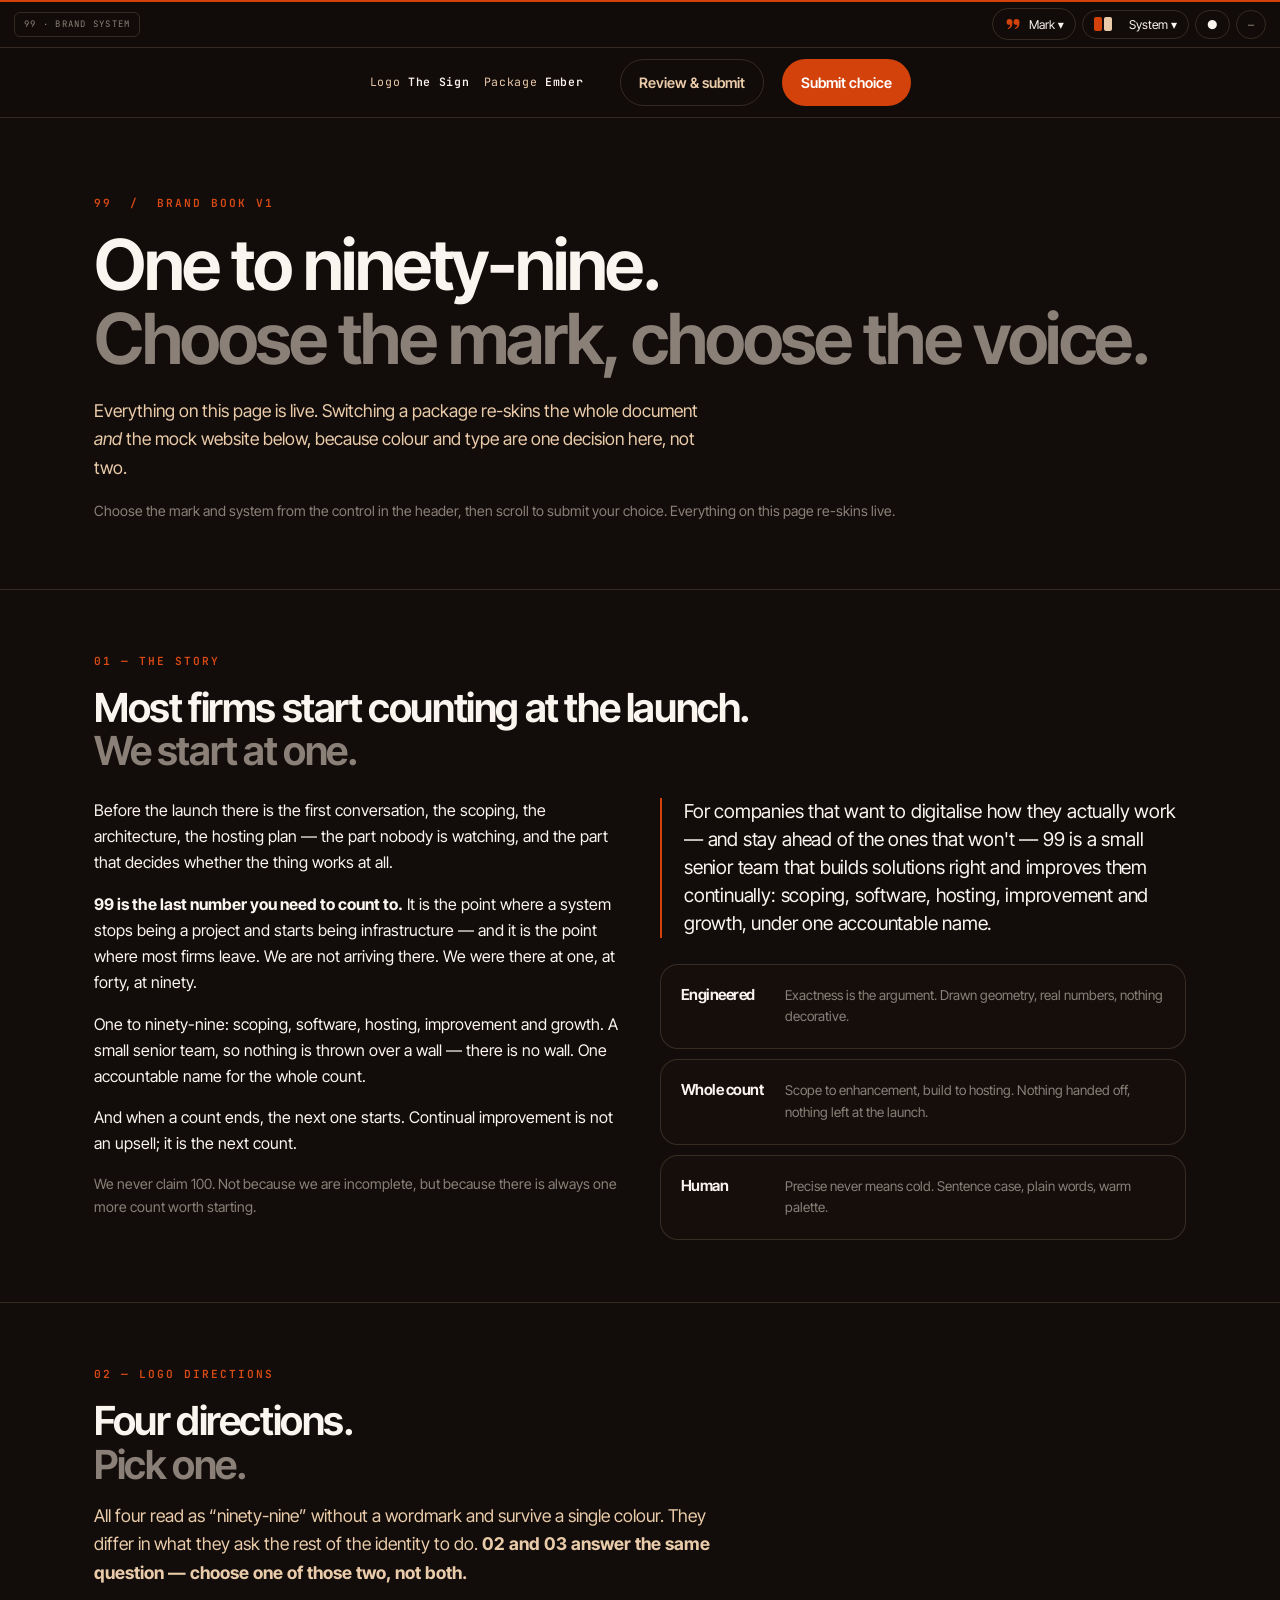
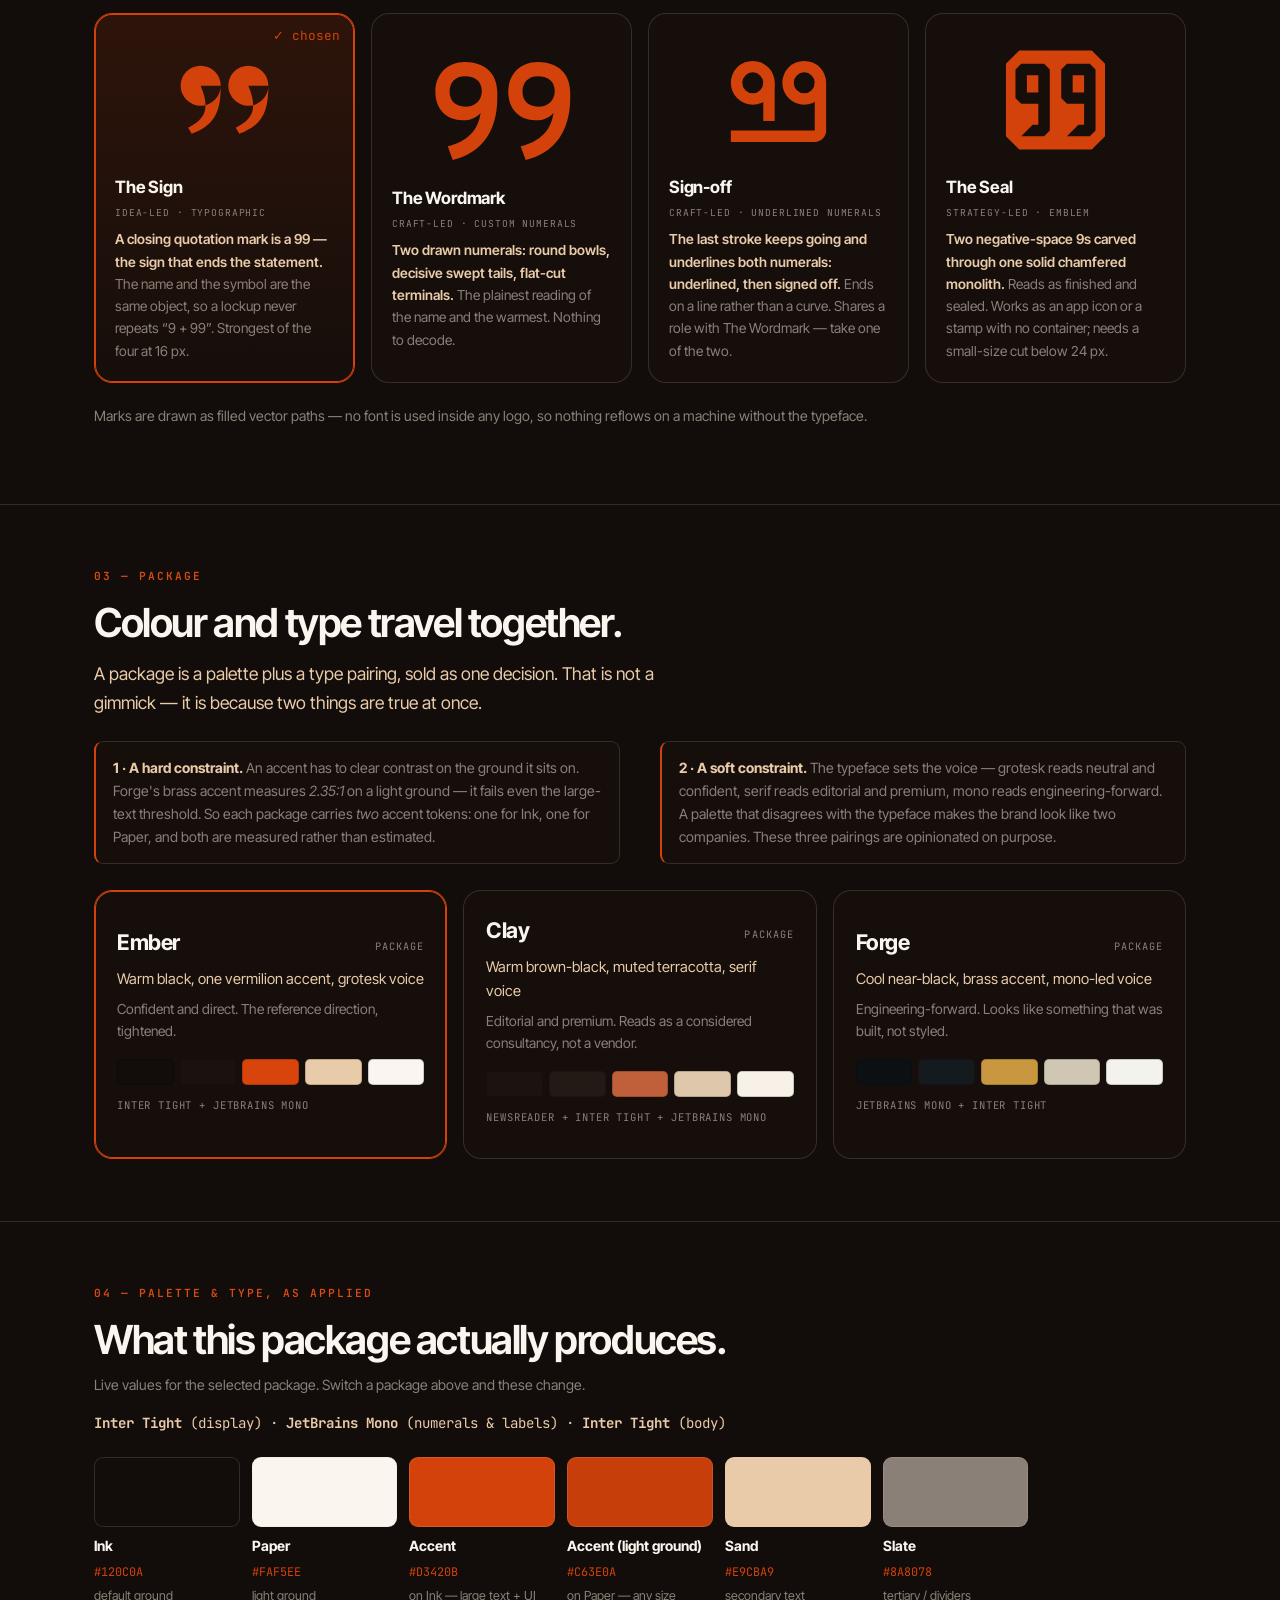
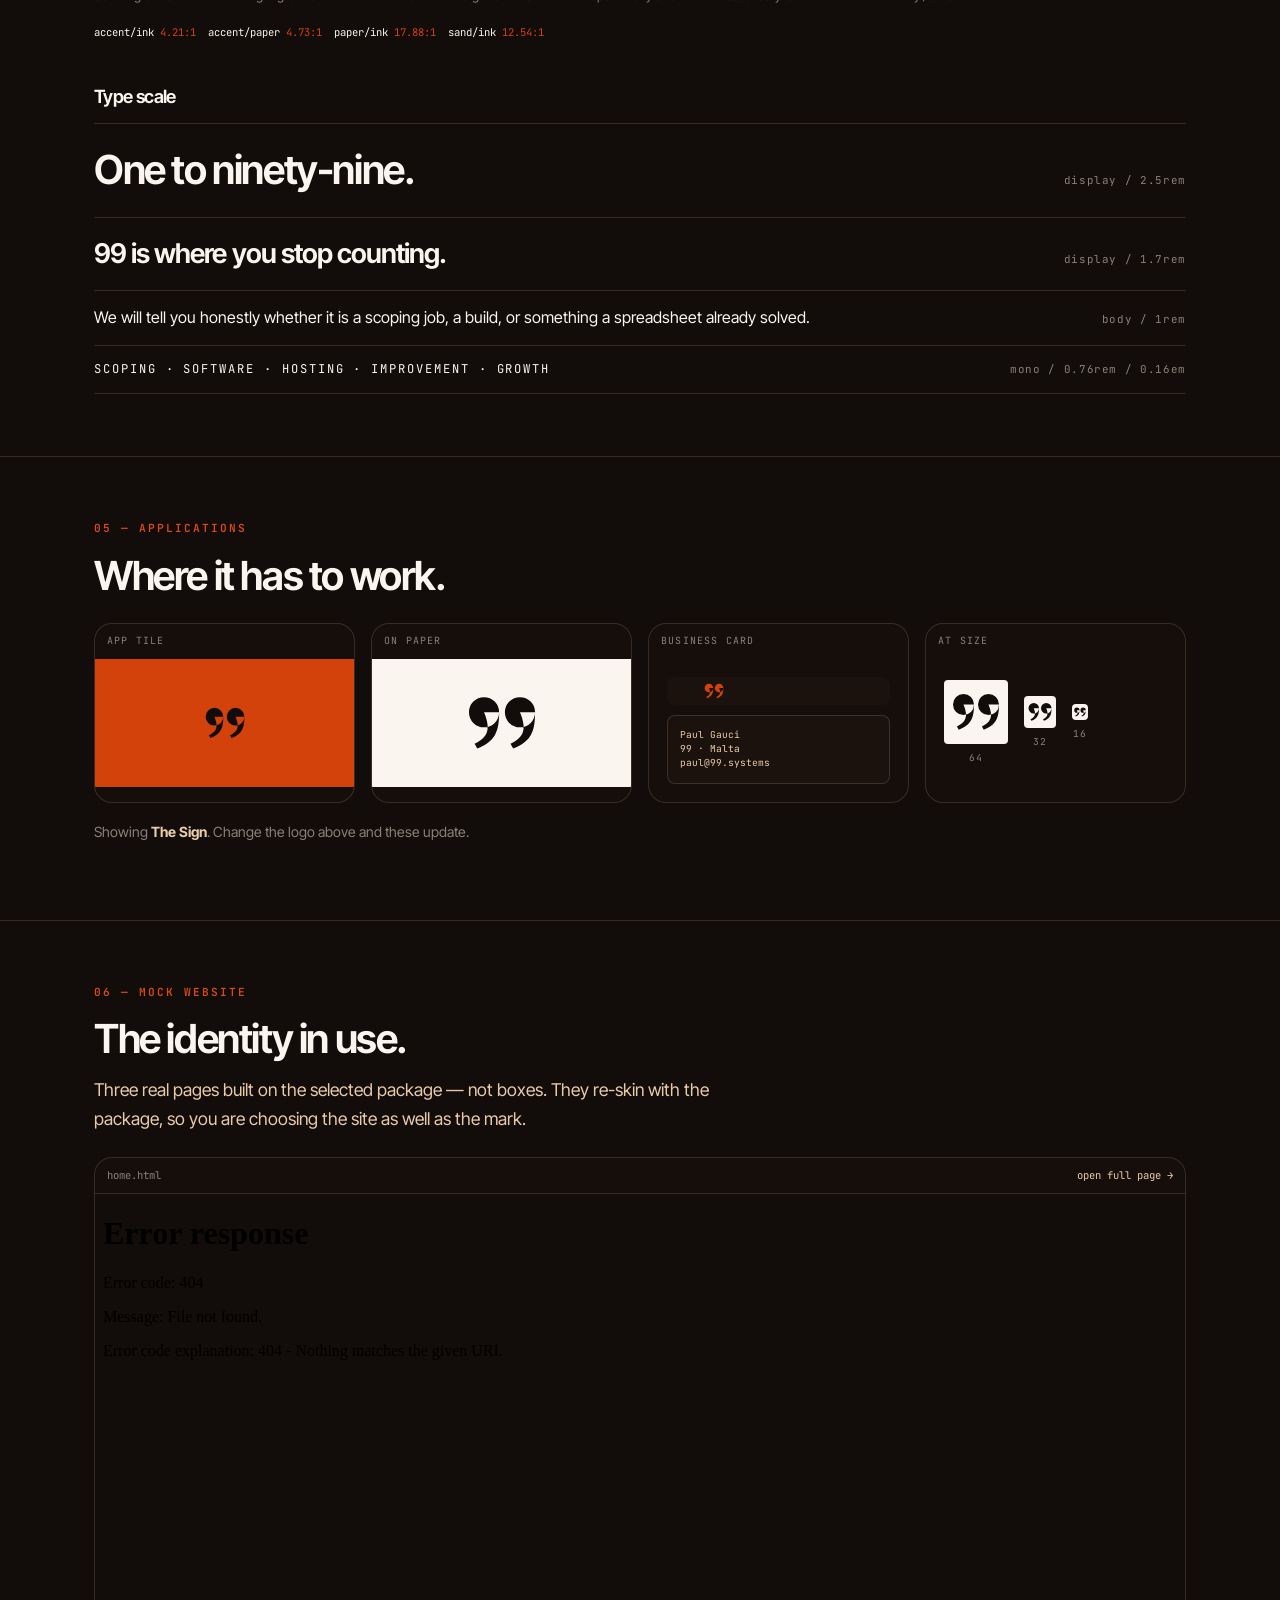
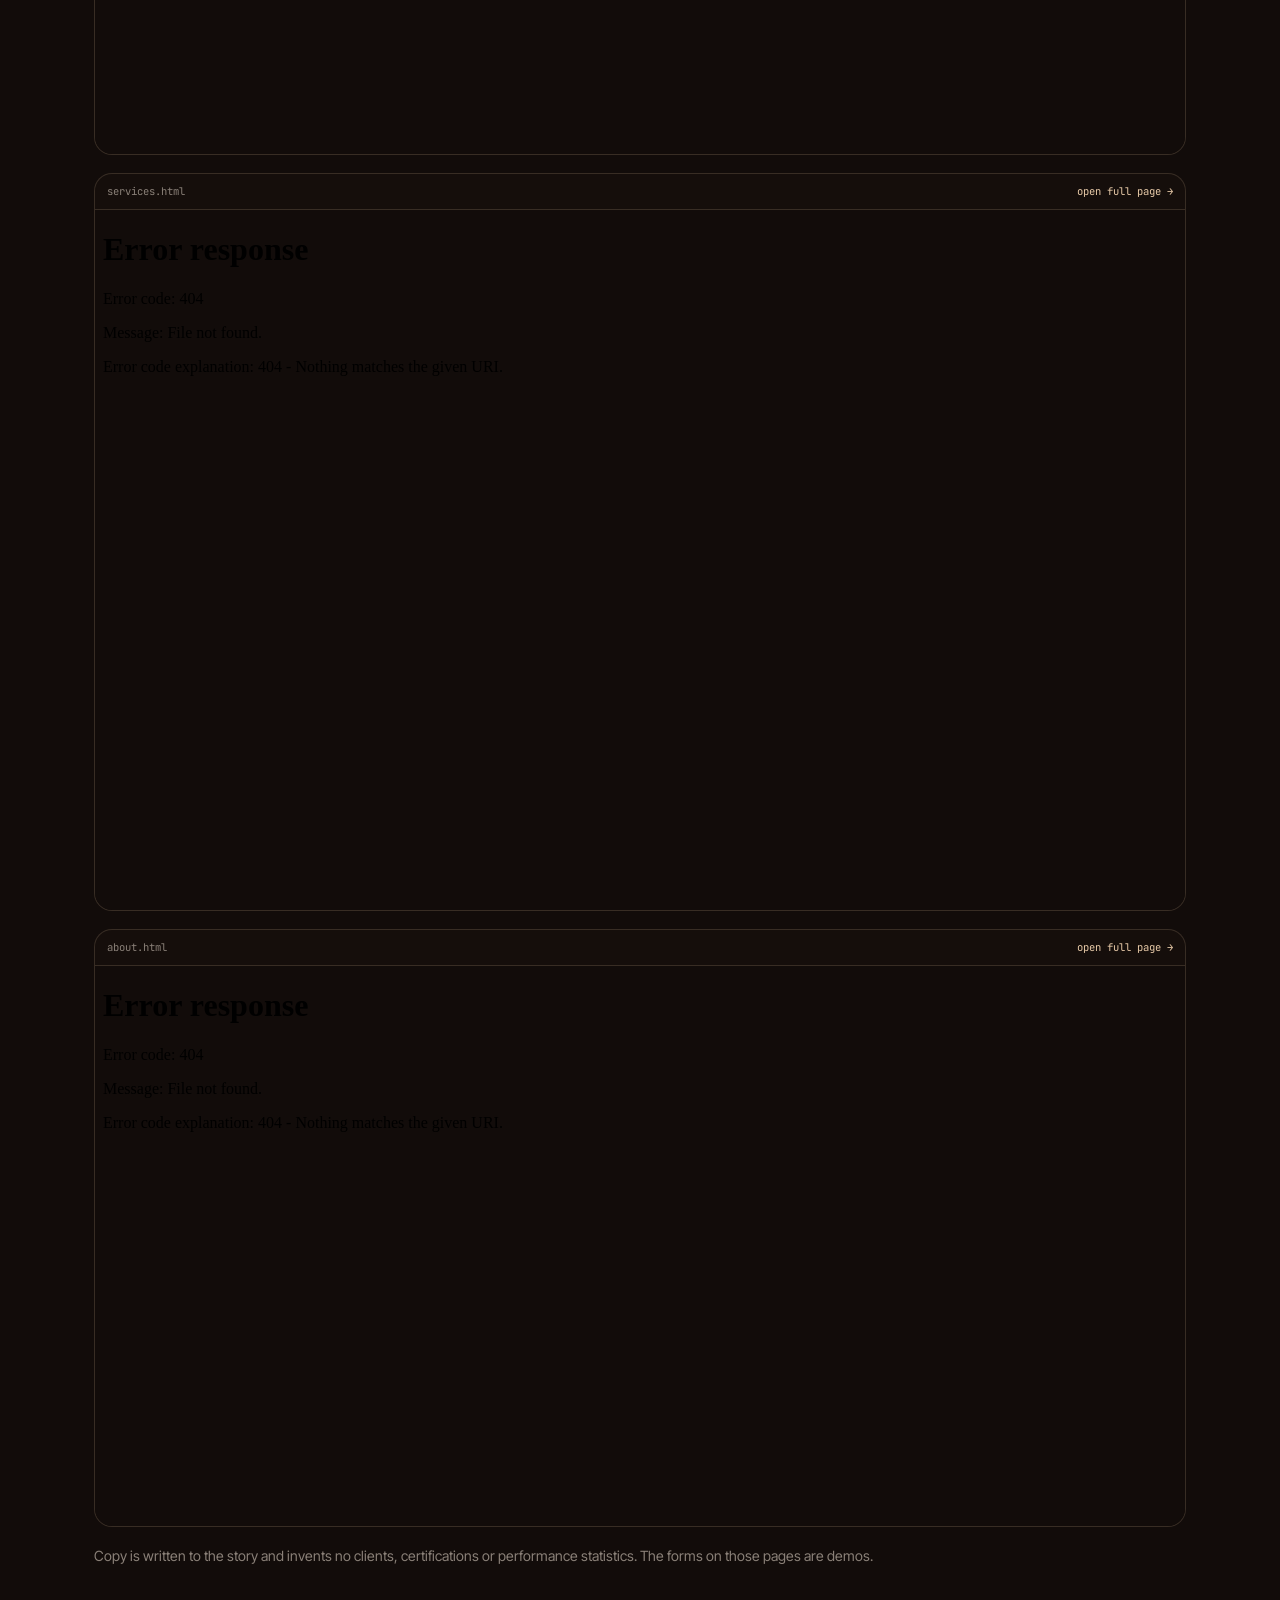
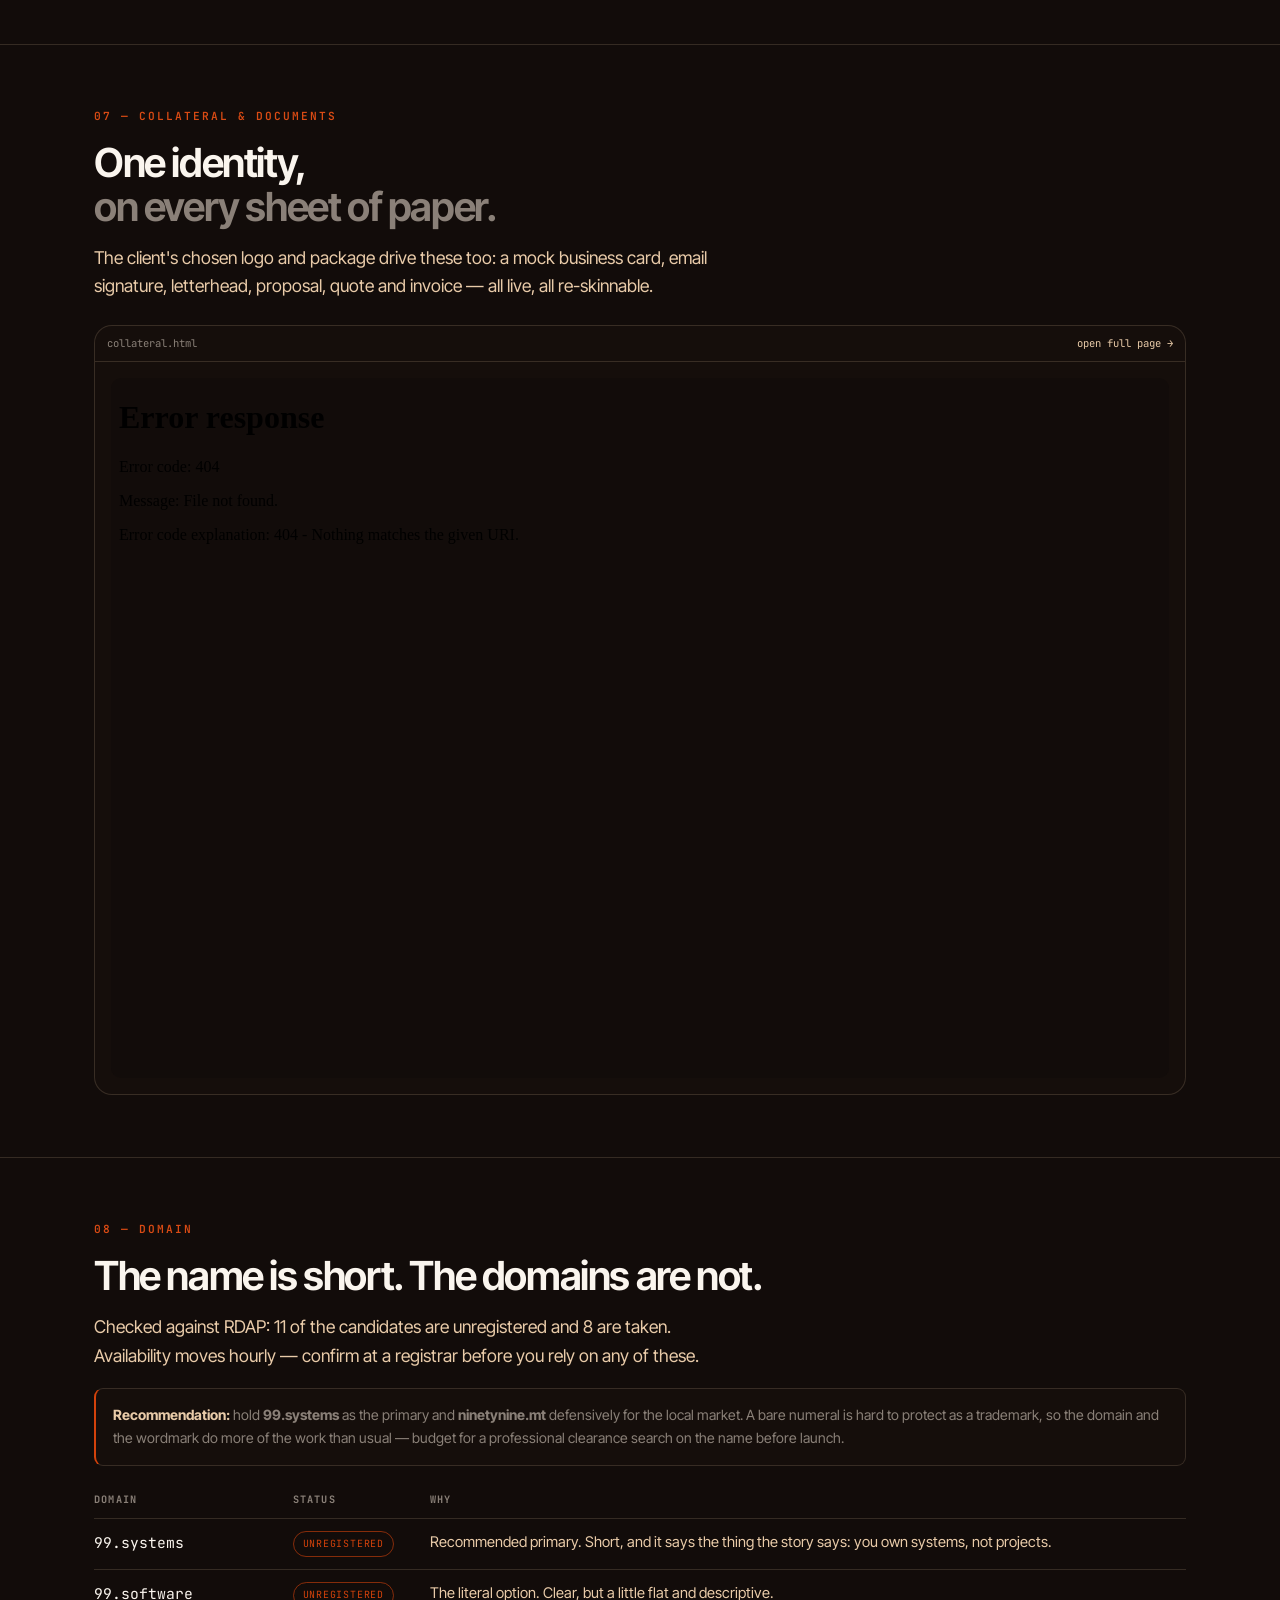
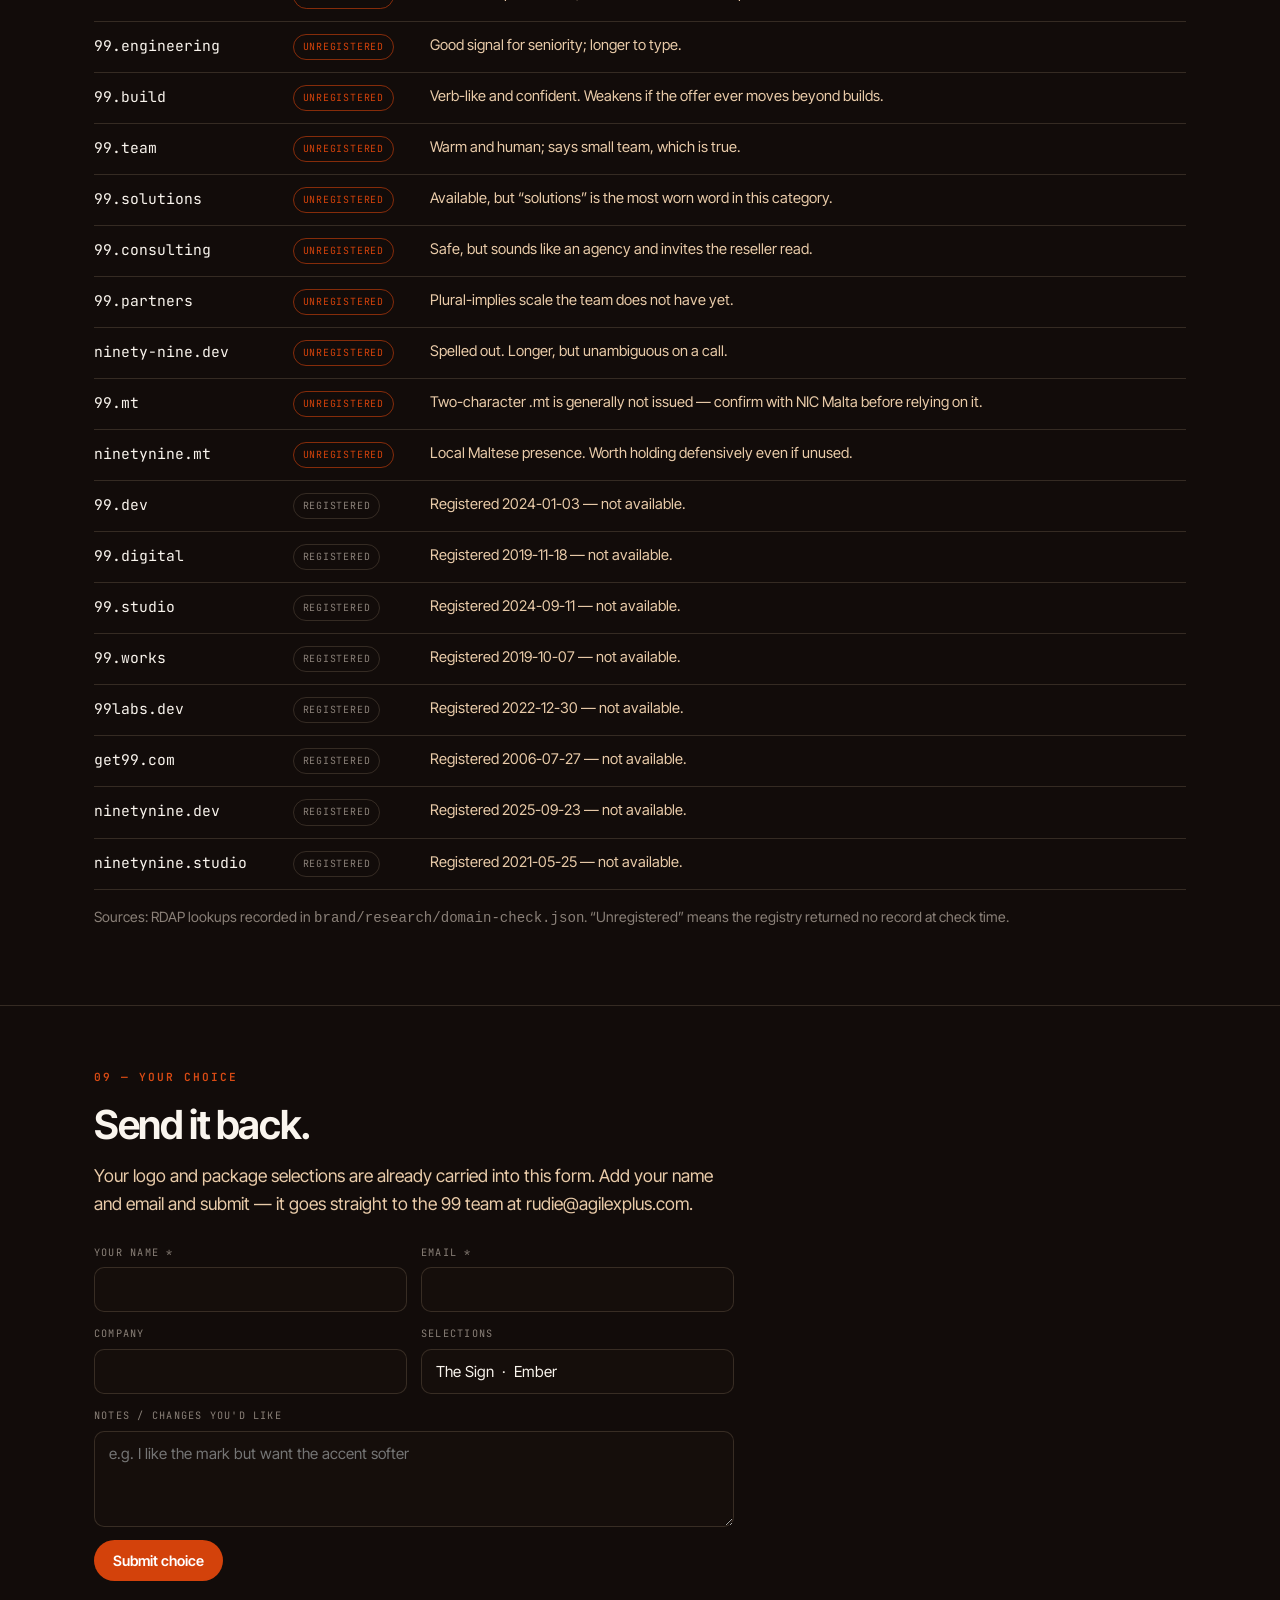
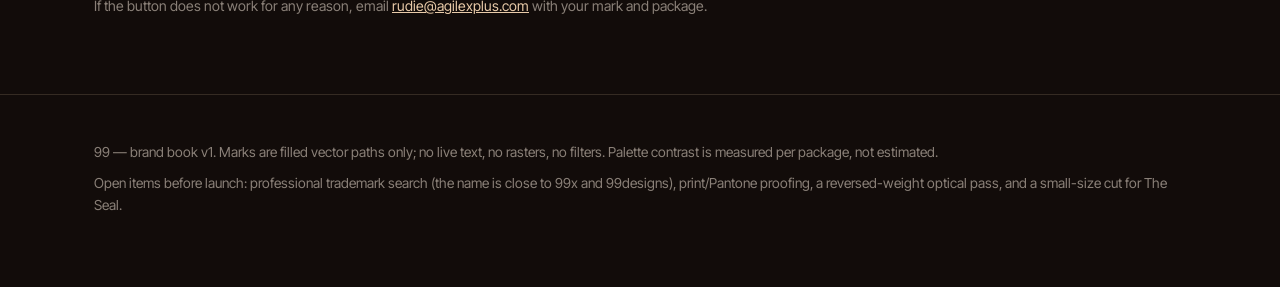
==== commit 7dc9a743: "Mark: close the tail join inside the disc so the white wedge is gone" ====
--- a/site/index.html
+++ b/site/index.html
@@ -16,8 +16,8 @@
 <meta name="twitter:image" content="https://99-branding.agilexplus.dev/og-image.png">
 <link rel="preconnect" href="https://fonts.googleapis.com"><link rel="preconnect" href="https://fonts.gstatic.com" crossorigin>
 <link rel="stylesheet" href="https://fonts.googleapis.com/css2?family=Inter+Tight:wght@400;500;600;700&family=JetBrains+Mono:wght@400;600;700&family=Newsreader:opsz,wght@6..72,400;6..72,500;6..72;700&family=Space+Grotesk:wght@400;500;700&display=swap">
-<script src="assets/theme.js?v=1793476313"></script>
-<link rel="stylesheet" href="assets/book.css?v=1793476313">
+<script src="assets/theme.js?v=1793515498"></script>
+<link rel="stylesheet" href="assets/book.css?v=1793515498">
 </head>
 <body>
 
@@ -81,7 +81,7 @@
       <button class="logo-card" type="button" data-logo="the-sign" data-name="The Sign"
               data-recommended="true" aria-pressed="false">
         <span class="tick">&#10003; chosen</span>
-        <div class="stage"><svg viewBox="0 0 256 256" aria-hidden="true"><g fill="currentColor" fill-rule="evenodd" ><path d="M78 56a42 42 0 1 1 0 84a42 42 0 1 1 0 -84ZM120 98C120 150.5 109.5 179.9 59.1 198.8L51.75 186.07C86.4 168.56 99 148.4 97.93 136.22ZM178 56a42 42 0 1 1 0 84a42 42 0 1 1 0 -84ZM220 98C220 150.5 209.5 179.9 159.1 198.8L151.75 186.07C186.4 168.56 199 148.4 197.93 136.22Z"/></g></svg></div>
+        <div class="stage"><svg viewBox="0 0 256 256" aria-hidden="true"><g fill="currentColor" fill-rule="evenodd" ><path d="M78 56a42 42 0 1 1 0 84a42 42 0 1 1 0 -84ZM120 98C120 150.5 109.5 179.9 59.1 198.8L51.75 186.07C86.4 168.56 99 148.4 78 98ZM178 56a42 42 0 1 1 0 84a42 42 0 1 1 0 -84ZM220 98C220 150.5 209.5 179.9 159.1 198.8L151.75 186.07C186.4 168.56 199 148.4 178 98Z"/></g></svg></div>
         <div class="nm"><b>The Sign</b><span>Idea-led · typographic</span></div>
         <p><strong style="color:var(--sand);font-weight:600">A closing quotation mark is a 99 — the sign that ends the statement.</strong> The name and the symbol are the same object, so a lockup never repeats “9 + 99”. Strongest of the four at 16 px.</p>
       </button>
@@ -276,5 +276,5 @@
   99designs), print/Pantone proofing, a reversed-weight optical pass, and a small-size cut for The Seal.</p>
 </div></footer>
 
-<script src="assets/book.js?v=1793476313"></script>
+<script src="assets/book.js?v=1793515498"></script>
 </body></html>
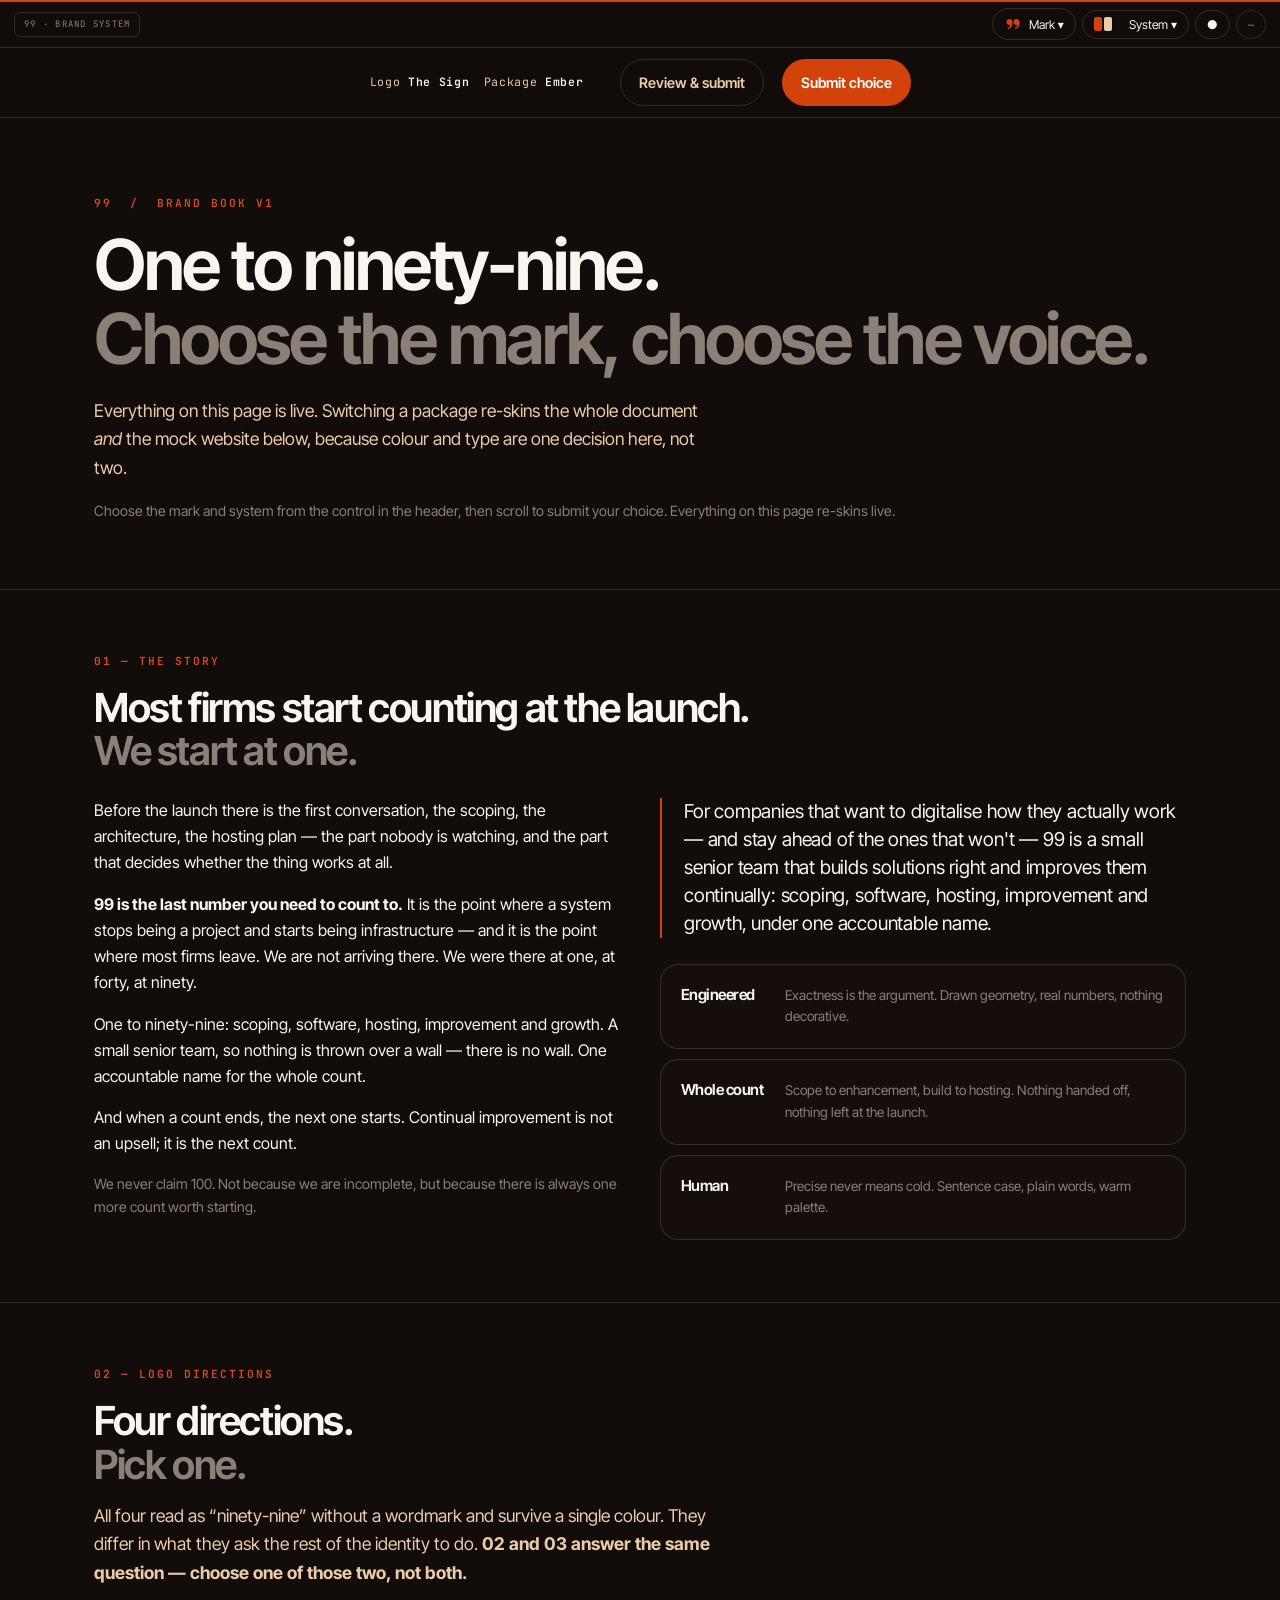
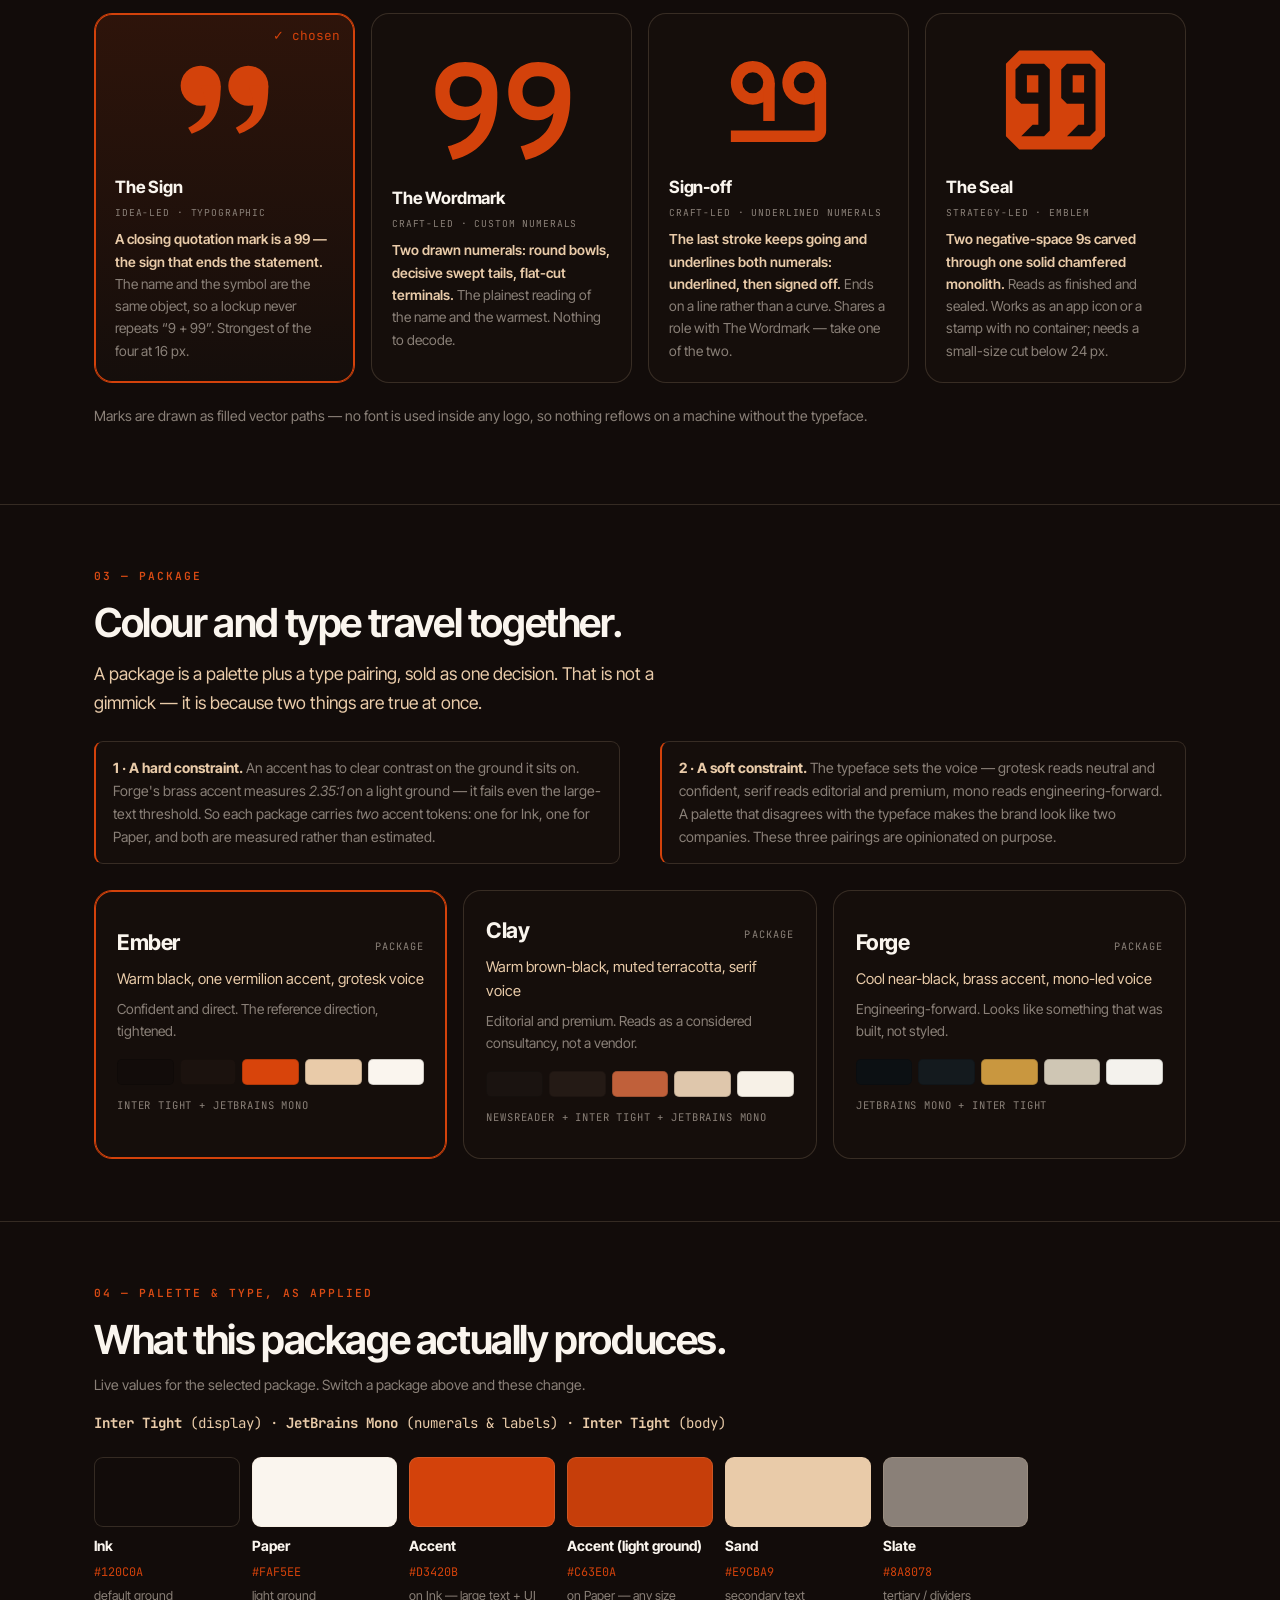
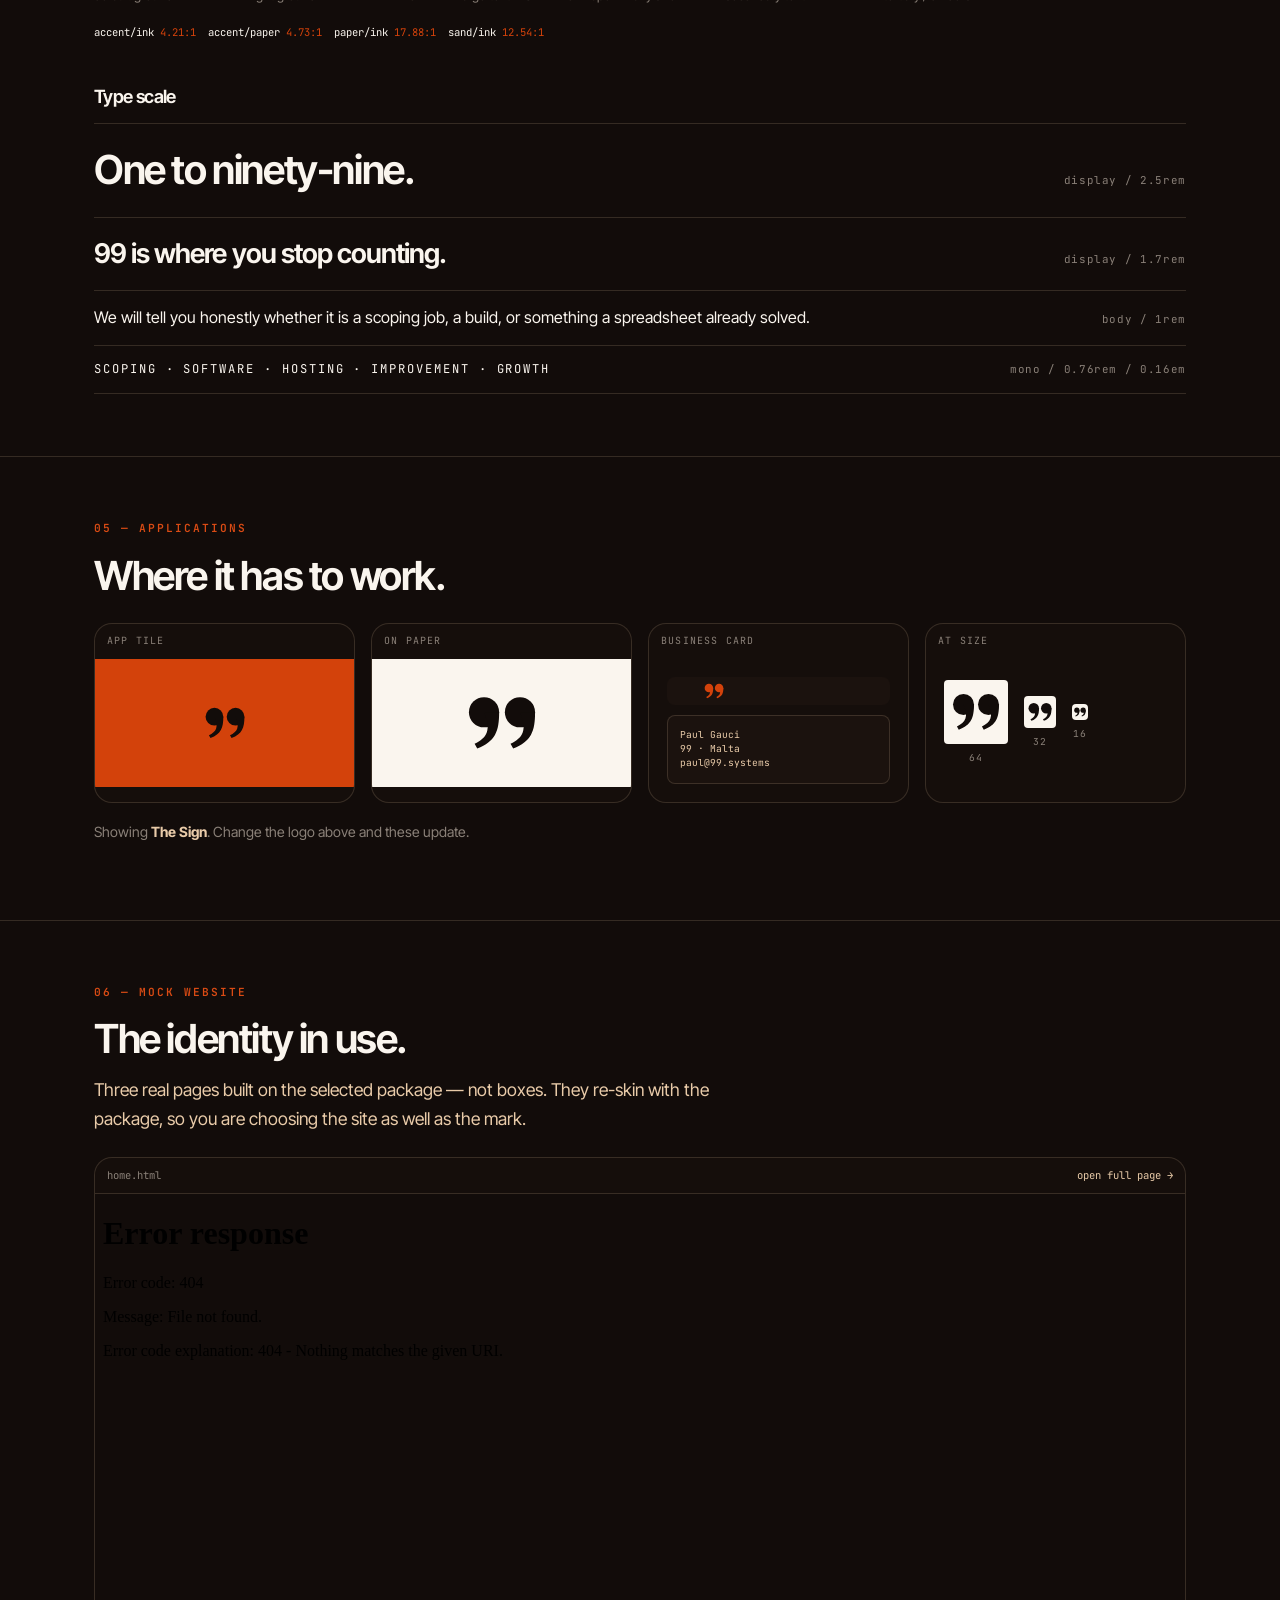
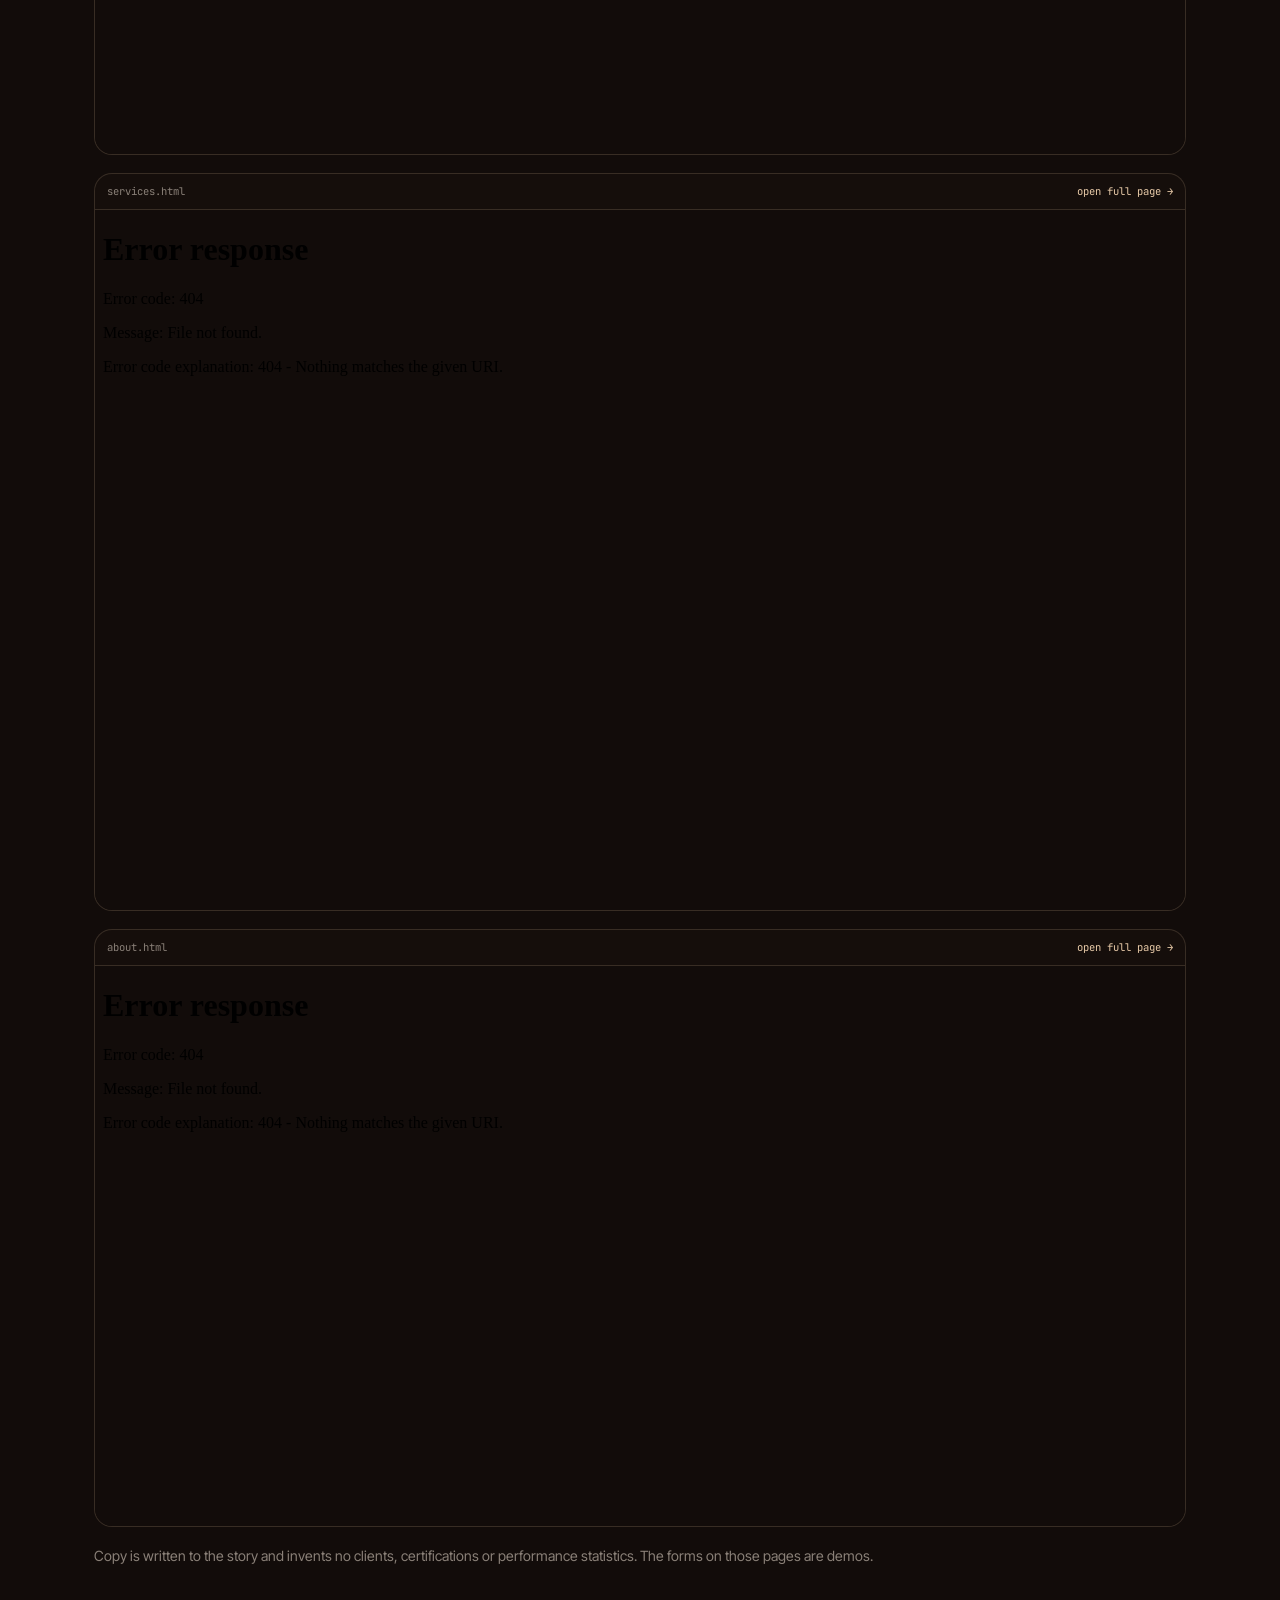
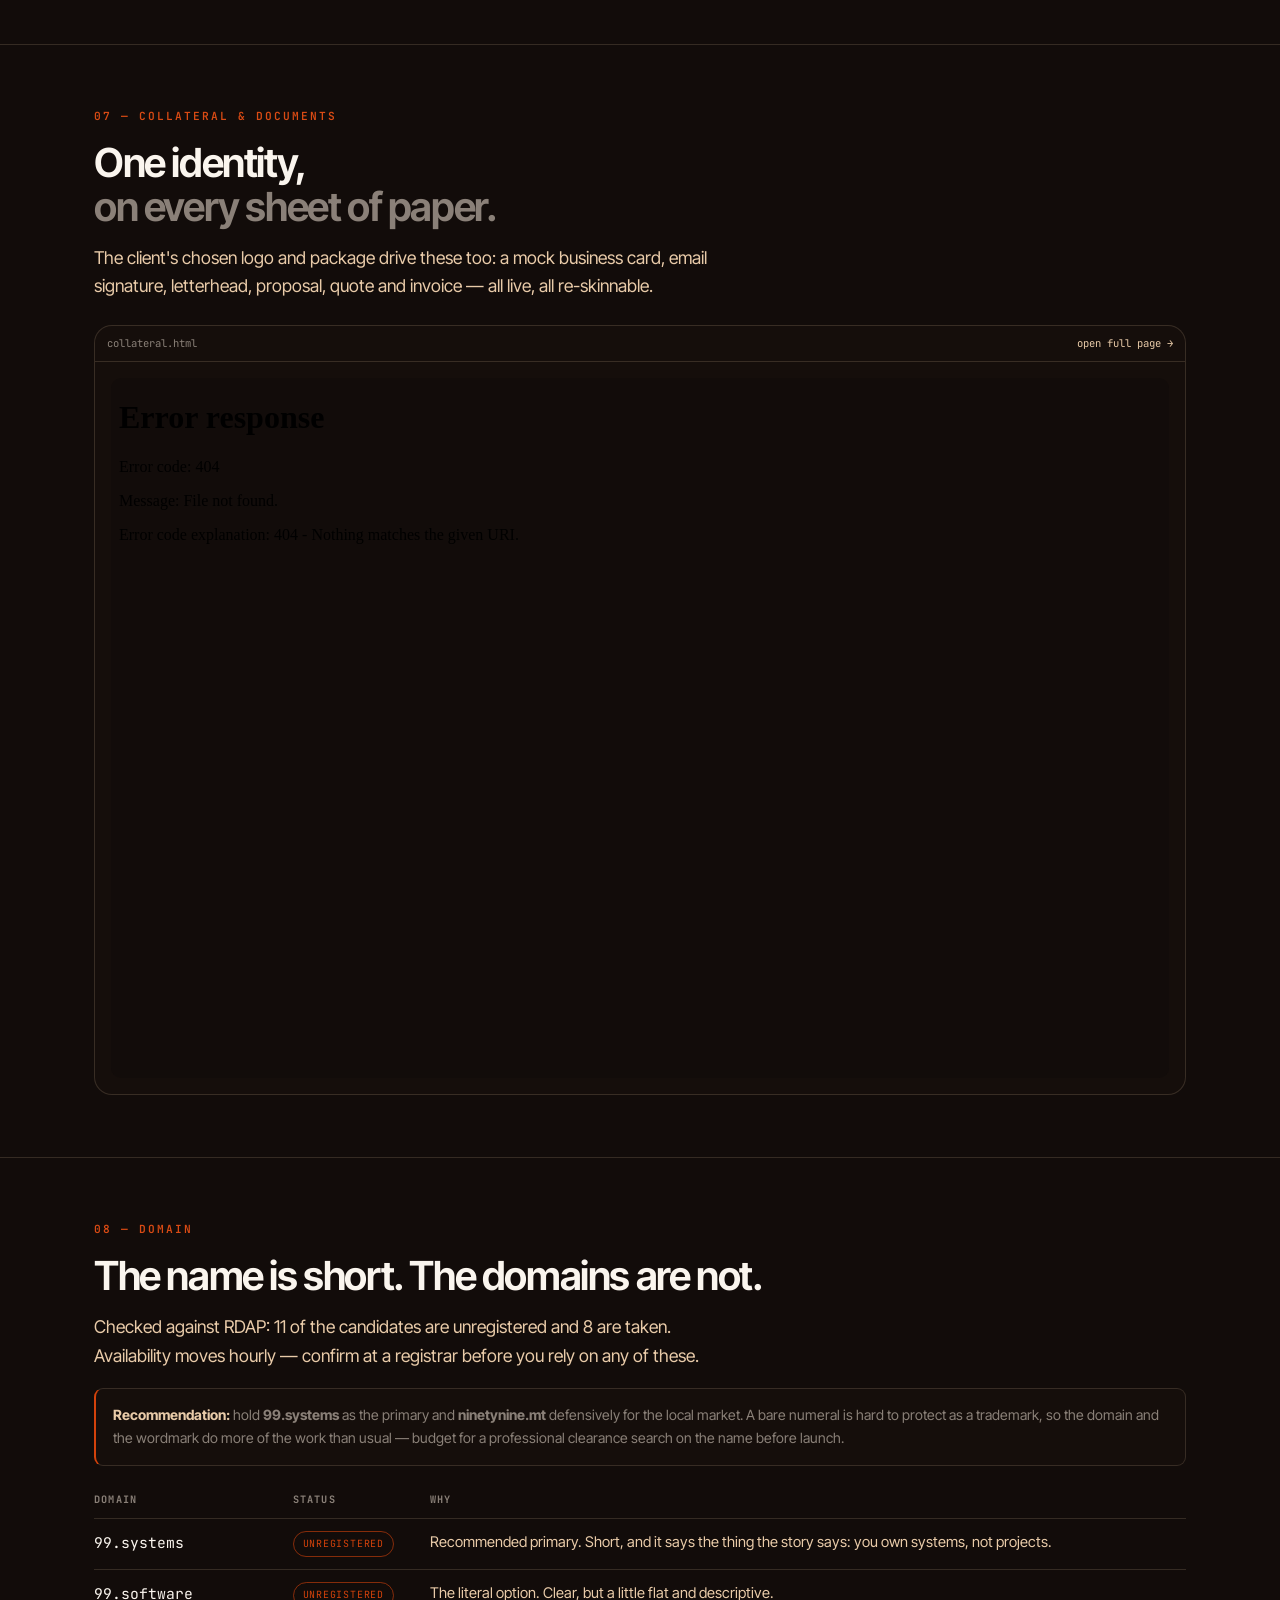
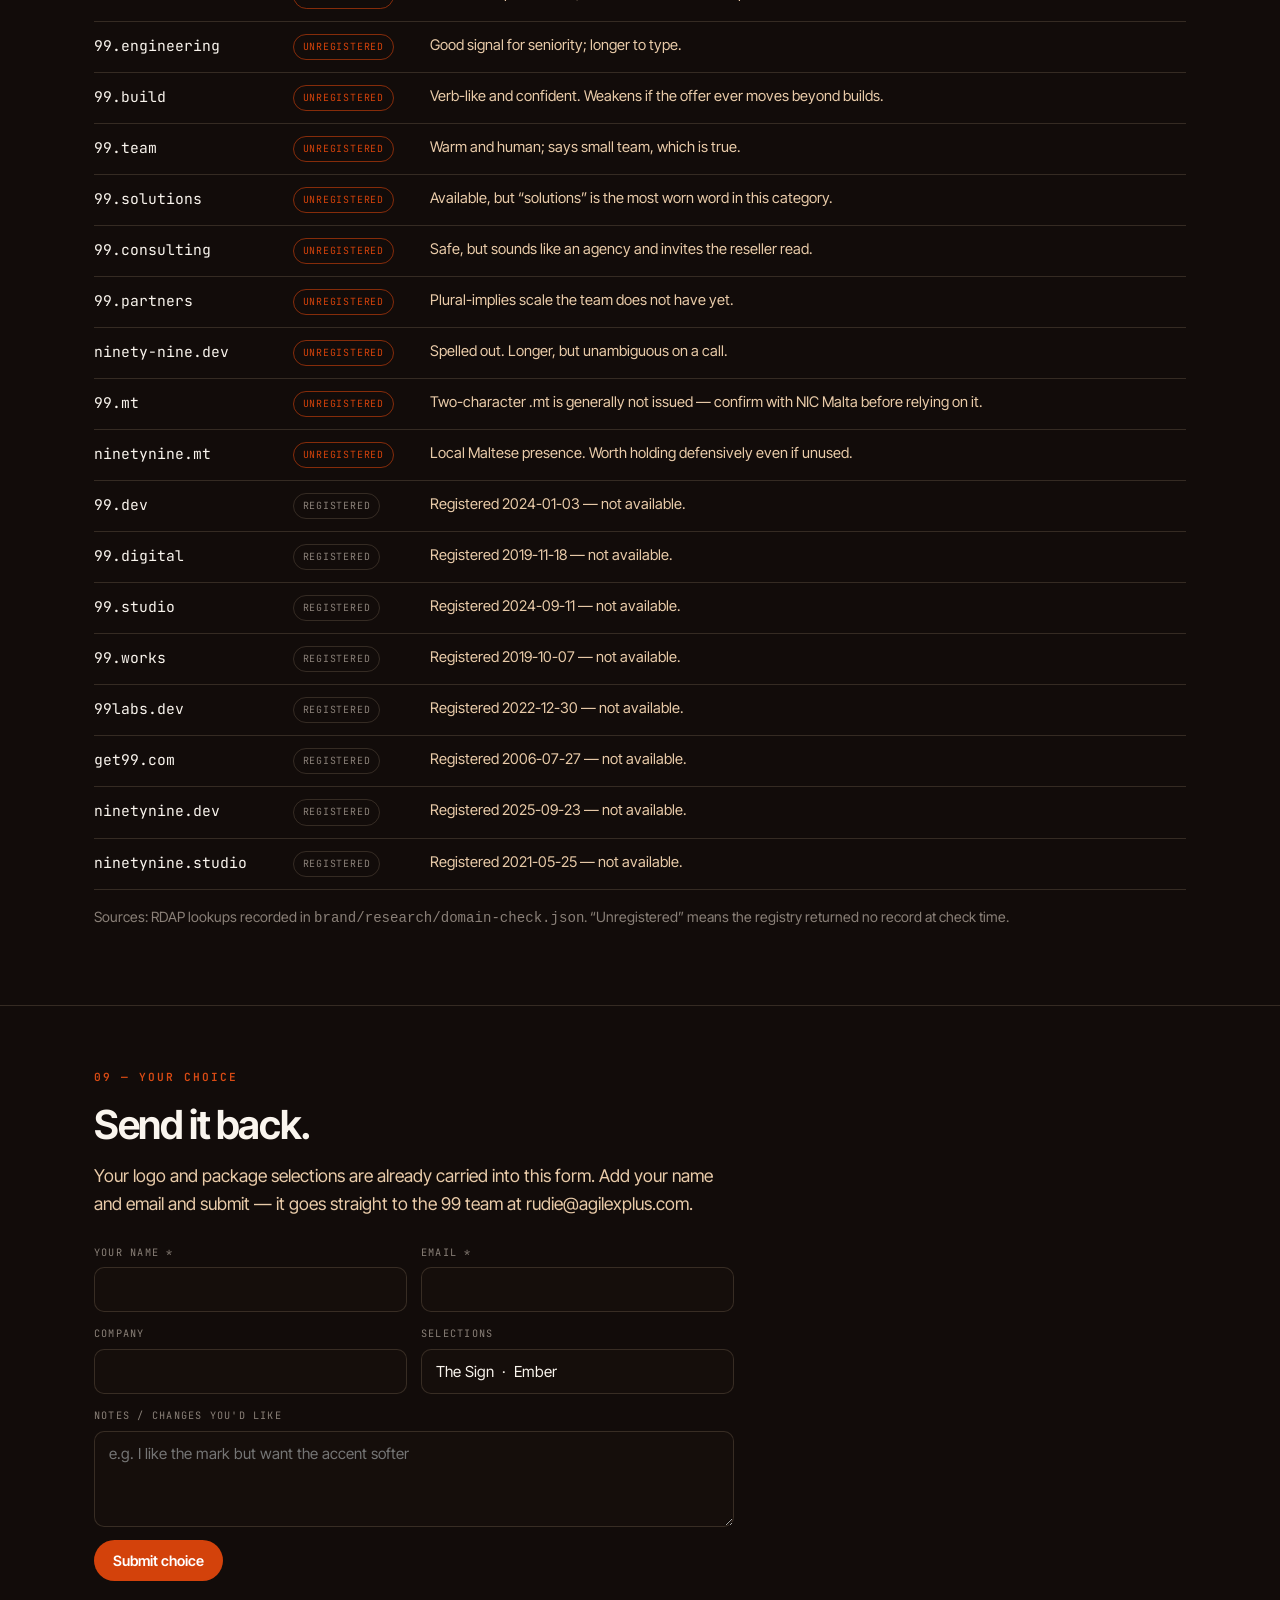
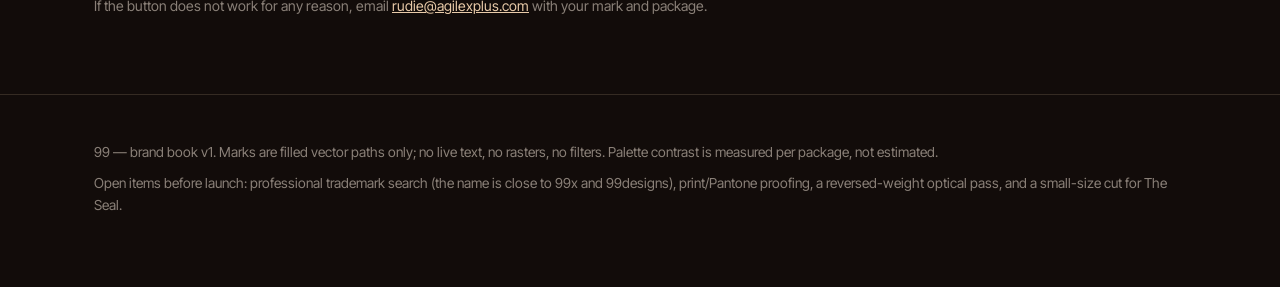
==== commit 5fad5201: "Mark: paint disc and tail as separate shapes so the union cannot punch a hole" ====
--- a/site/index.html
+++ b/site/index.html
@@ -16,8 +16,8 @@
 <meta name="twitter:image" content="https://99-branding.agilexplus.dev/og-image.png">
 <link rel="preconnect" href="https://fonts.googleapis.com"><link rel="preconnect" href="https://fonts.gstatic.com" crossorigin>
 <link rel="stylesheet" href="https://fonts.googleapis.com/css2?family=Inter+Tight:wght@400;500;600;700&family=JetBrains+Mono:wght@400;600;700&family=Newsreader:opsz,wght@6..72,400;6..72,500;6..72;700&family=Space+Grotesk:wght@400;500;700&display=swap">
-<script src="assets/theme.js?v=1793515498"></script>
-<link rel="stylesheet" href="assets/book.css?v=1793515498">
+<script src="assets/theme.js?v=1793515643"></script>
+<link rel="stylesheet" href="assets/book.css?v=1793515643">
 </head>
 <body>
 
@@ -81,7 +81,7 @@
       <button class="logo-card" type="button" data-logo="the-sign" data-name="The Sign"
               data-recommended="true" aria-pressed="false">
         <span class="tick">&#10003; chosen</span>
-        <div class="stage"><svg viewBox="0 0 256 256" aria-hidden="true"><g fill="currentColor" fill-rule="evenodd" ><path d="M78 56a42 42 0 1 1 0 84a42 42 0 1 1 0 -84ZM120 98C120 150.5 109.5 179.9 59.1 198.8L51.75 186.07C86.4 168.56 99 148.4 78 98ZM178 56a42 42 0 1 1 0 84a42 42 0 1 1 0 -84ZM220 98C220 150.5 209.5 179.9 159.1 198.8L151.75 186.07C186.4 168.56 199 148.4 178 98Z"/></g></svg></div>
+        <div class="stage"><svg viewBox="0 0 256 256" aria-hidden="true"><g fill="currentColor"><circle cx="78" cy="98" r="42"/><circle cx="178" cy="98" r="42"/><path d="M120 98C120 150.5 109.5 179.9 59.1 198.8L51.75 186.07C86.4 168.56 99 148.4 78 98Z"/><path d="M220 98C220 150.5 209.5 179.9 159.1 198.8L151.75 186.07C186.4 168.56 199 148.4 178 98Z"/></g></svg></div>
         <div class="nm"><b>The Sign</b><span>Idea-led · typographic</span></div>
         <p><strong style="color:var(--sand);font-weight:600">A closing quotation mark is a 99 — the sign that ends the statement.</strong> The name and the symbol are the same object, so a lockup never repeats “9 + 99”. Strongest of the four at 16 px.</p>
       </button>
@@ -276,5 +276,5 @@
   99designs), print/Pantone proofing, a reversed-weight optical pass, and a small-size cut for The Seal.</p>
 </div></footer>
 
-<script src="assets/book.js?v=1793515498"></script>
+<script src="assets/book.js?v=1793515643"></script>
 </body></html>
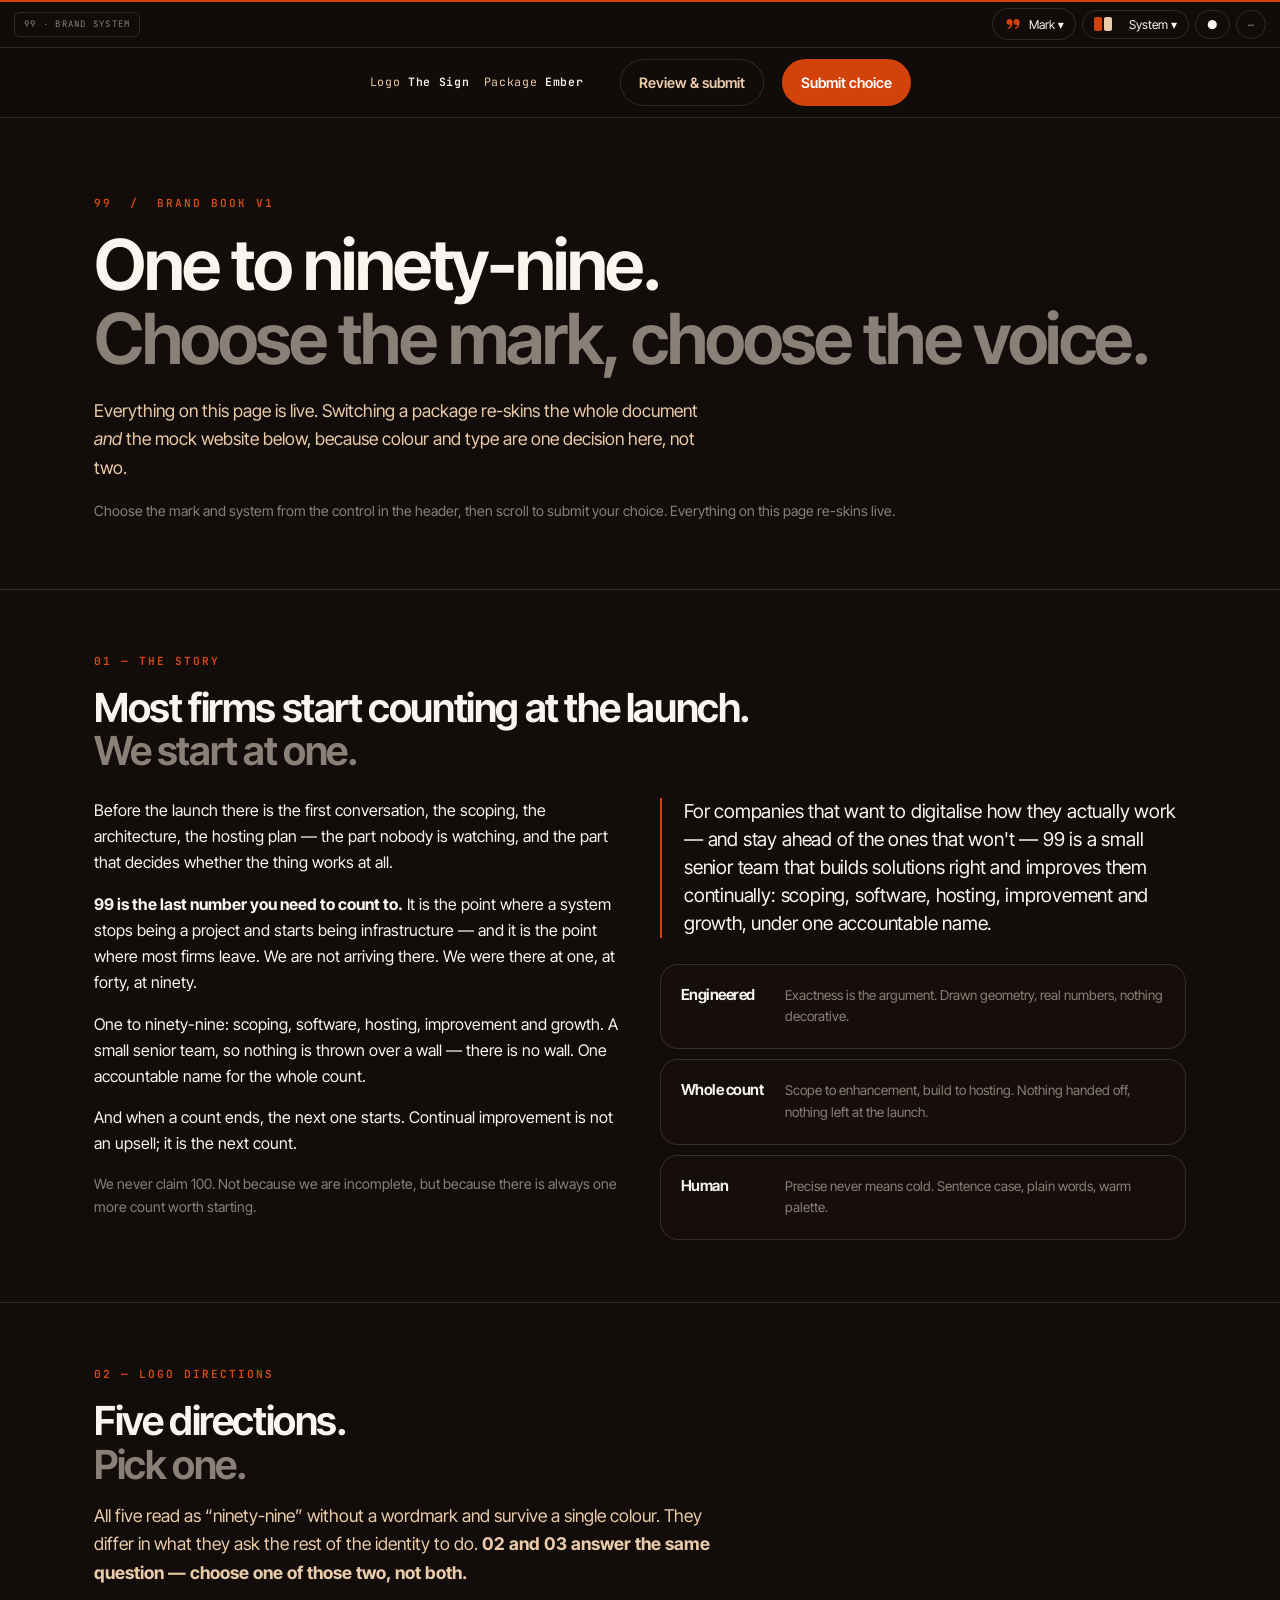
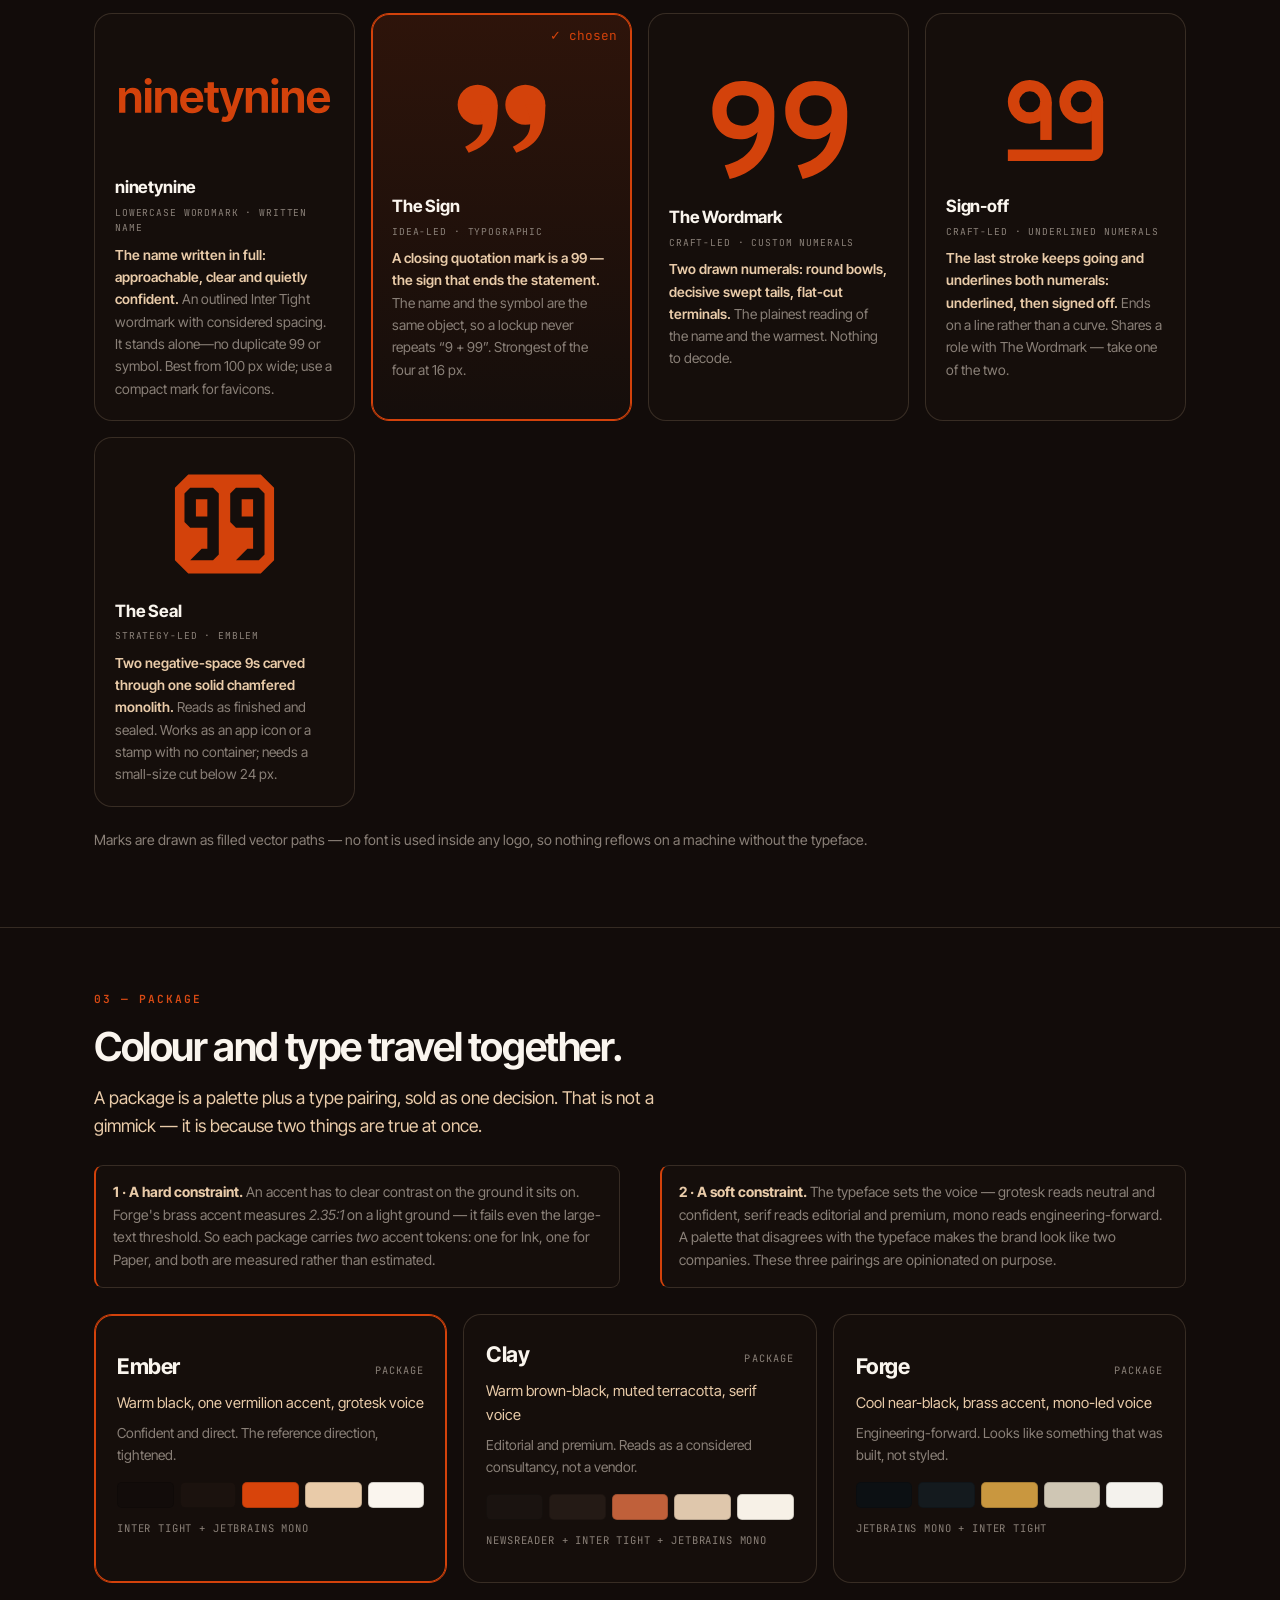
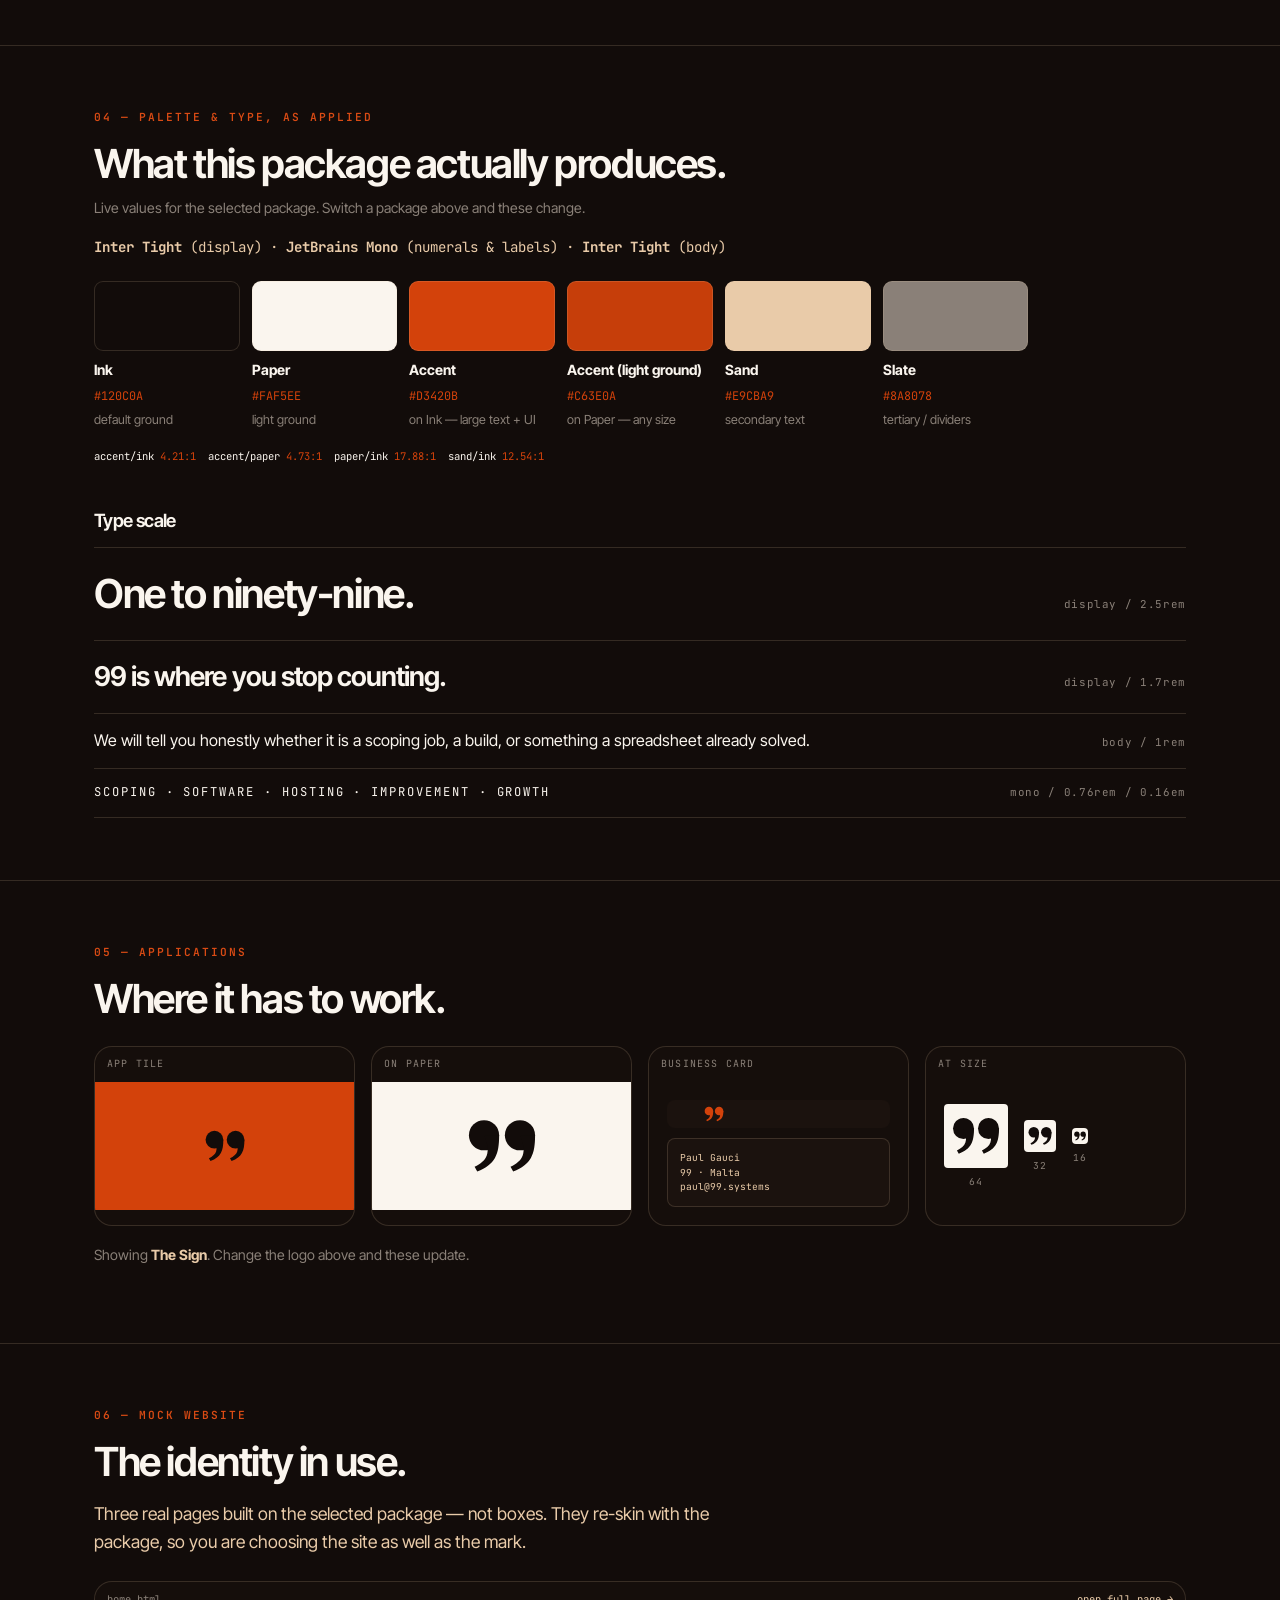
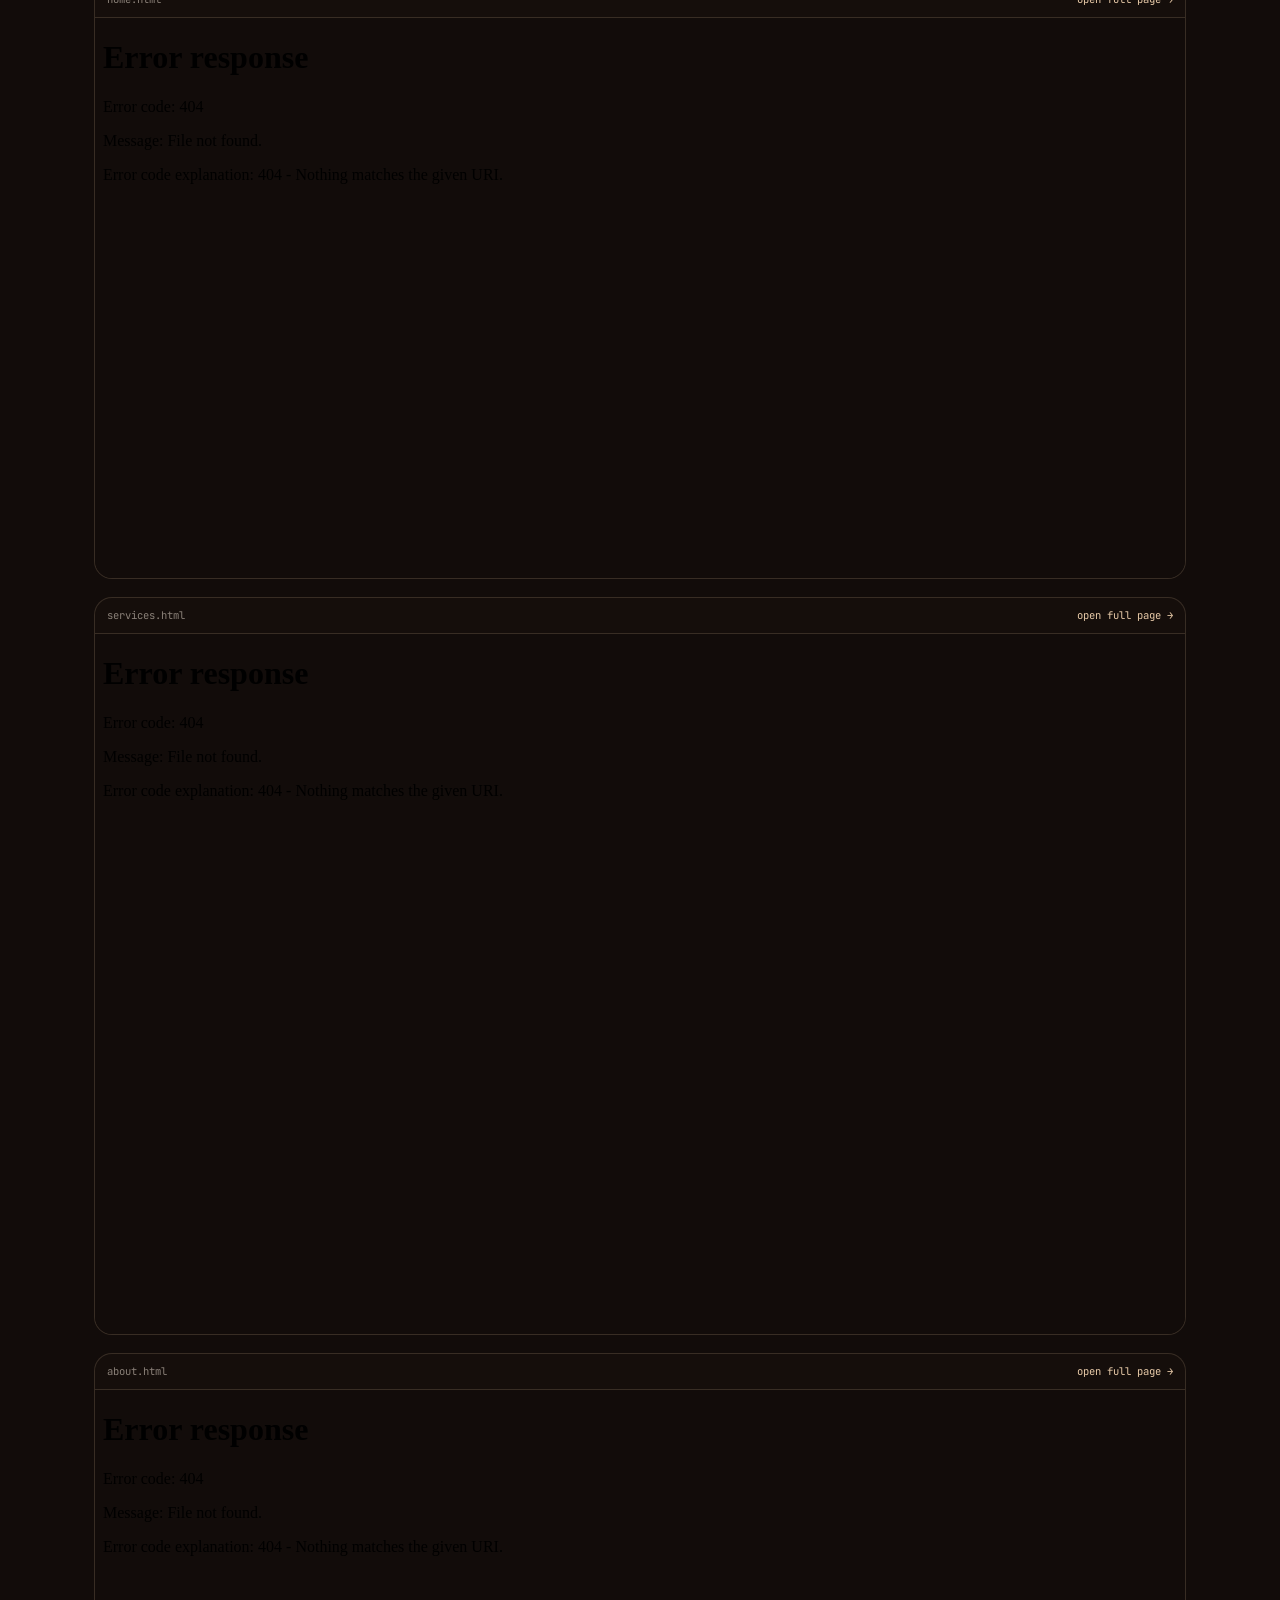
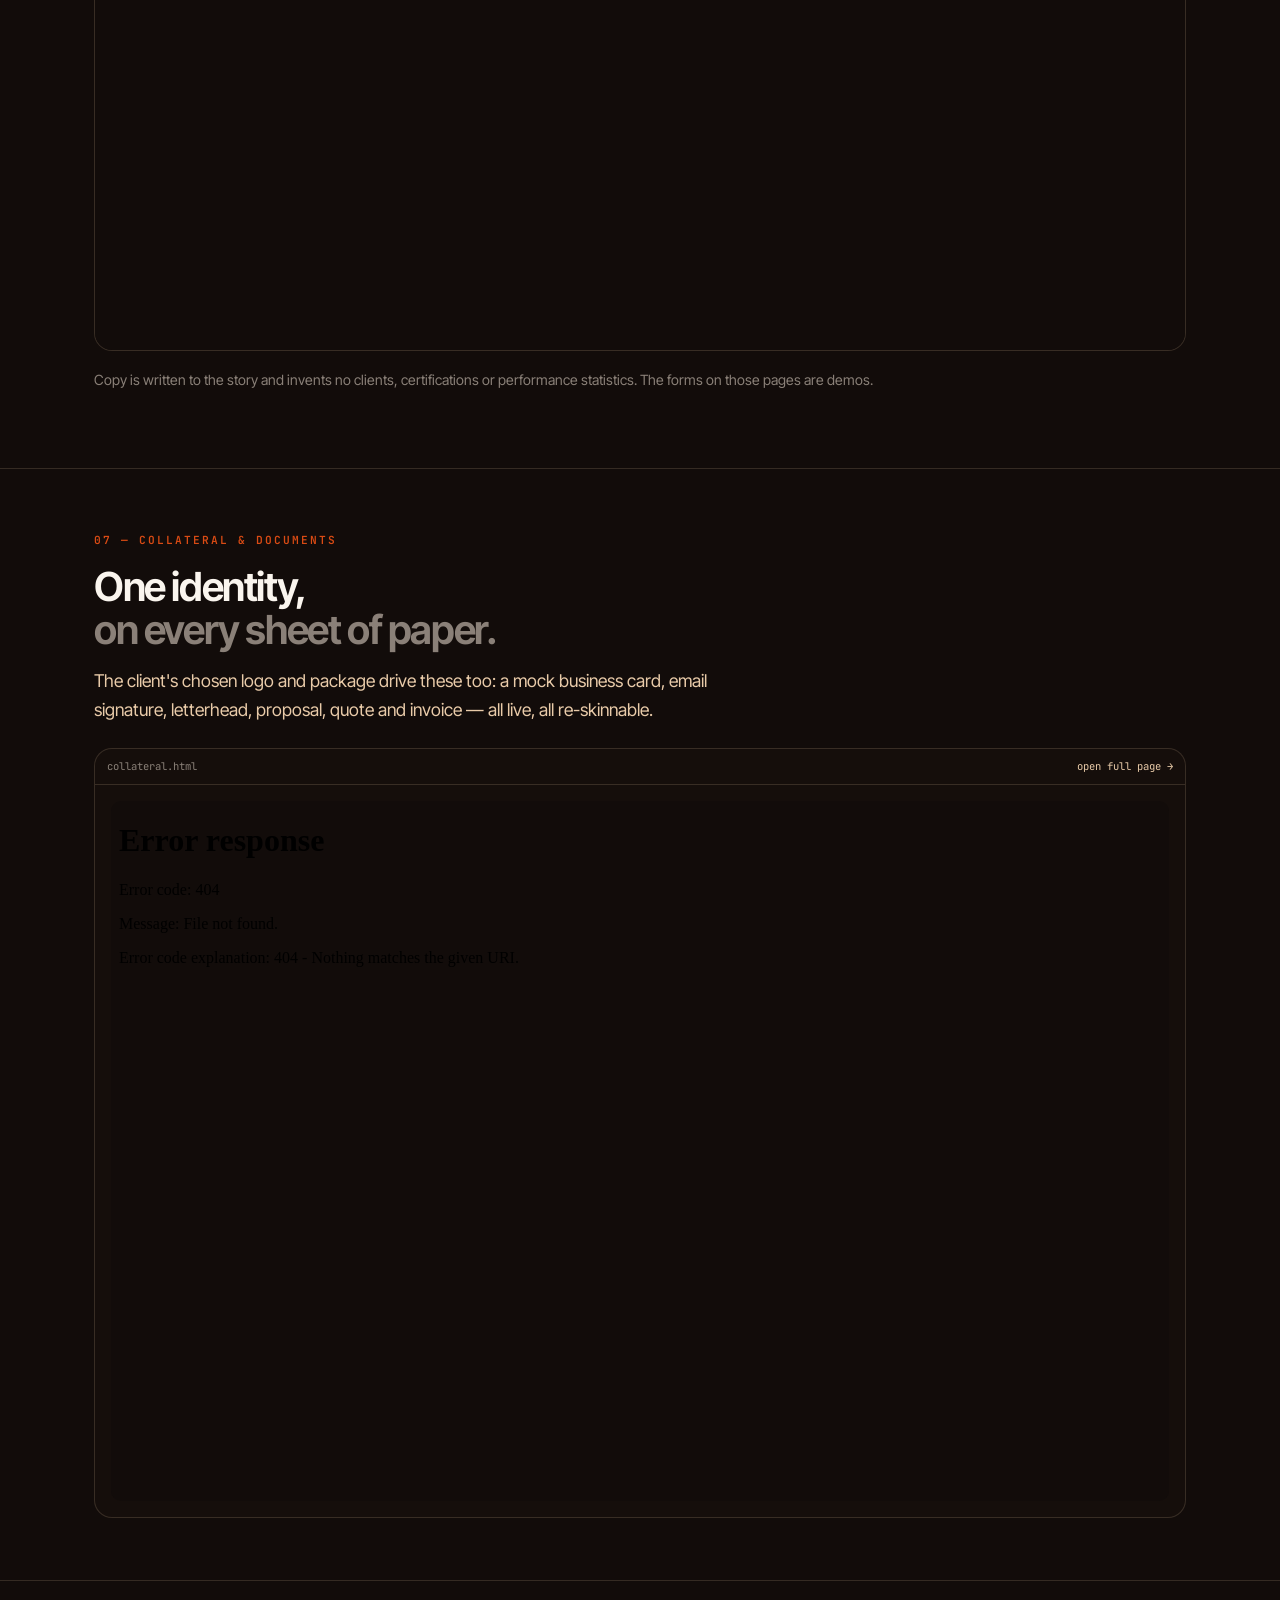
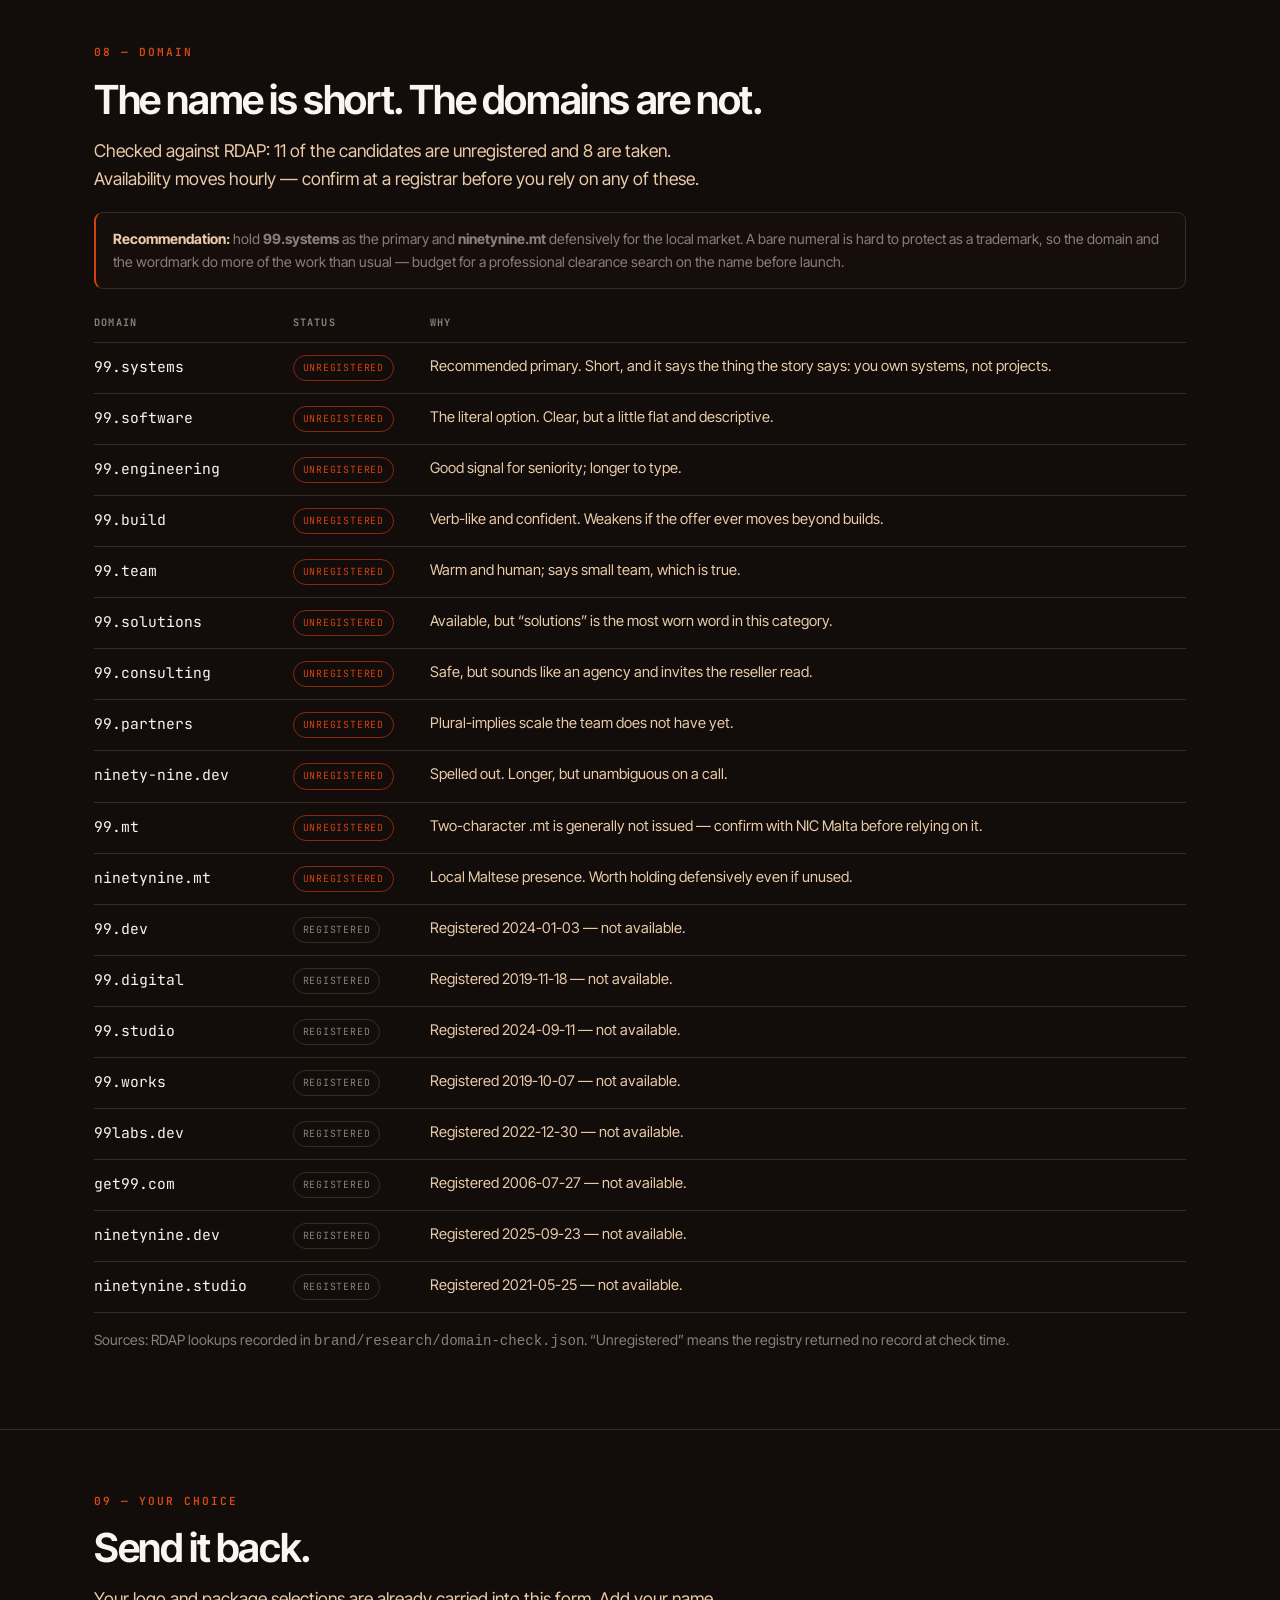
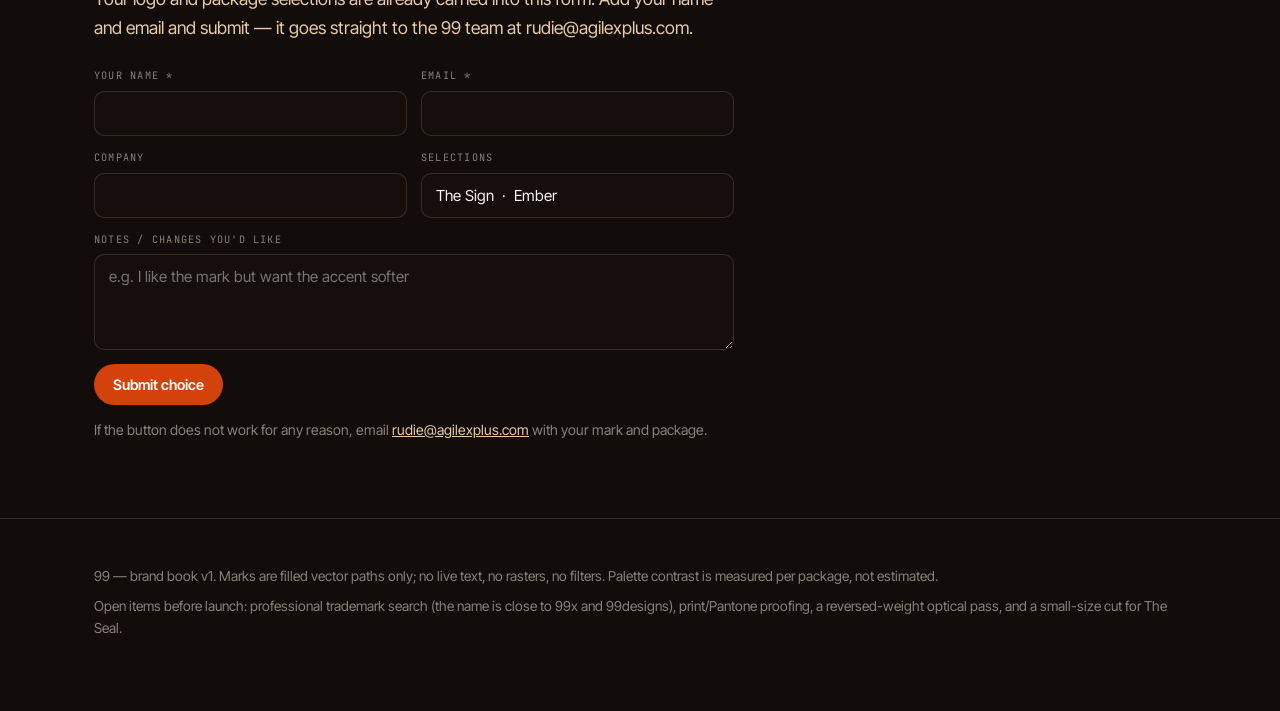
==== commit f716b2c3: "Add outlined ninetynine wordmark to shared brand selection and PDF exports" ====
--- a/site/index.html
+++ b/site/index.html
@@ -16,8 +16,8 @@
 <meta name="twitter:image" content="https://99-branding.agilexplus.dev/og-image.png">
 <link rel="preconnect" href="https://fonts.googleapis.com"><link rel="preconnect" href="https://fonts.gstatic.com" crossorigin>
 <link rel="stylesheet" href="https://fonts.googleapis.com/css2?family=Inter+Tight:wght@400;500;600;700&family=JetBrains+Mono:wght@400;600;700&family=Newsreader:opsz,wght@6..72,400;6..72,500;6..72;700&family=Space+Grotesk:wght@400;500;700&display=swap">
-<script src="assets/theme.js?v=1793515643"></script>
-<link rel="stylesheet" href="assets/book.css?v=1793515643">
+<script src="assets/theme.js?v=a4aac80185ae"></script>
+<link rel="stylesheet" href="assets/book.css?v=a4aac80185ae">
 </head>
 <body>
 
@@ -73,11 +73,19 @@
 
 <section id="logos"><div class="wrap">
   <p class="eyebrow">02 — Logo directions</p>
-  <h2>Four directions.<br><span class="dim">Pick one.</span></h2>
-  <p class="lede" style="margin-top:16px">All four read as “ninety-nine” without a wordmark and survive a single
+  <h2>Five directions.<br><span class="dim">Pick one.</span></h2>
+  <p class="lede" style="margin-top:16px">All five read as “ninety-nine” without a wordmark and survive a single
   colour. They differ in what they ask the rest of the identity to do. <strong>02 and 03 answer the same question —
   choose one of those two, not both.</strong></p>
   <div class="logo-grid" style="margin-top:26px">
+      <button class="logo-card" type="button" data-logo="ninetynine" data-name="ninetynine"
+              data-recommended="false" aria-pressed="false">
+        <span class="tick">&#10003; chosen</span>
+        <div class="stage"><svg xmlns="http://www.w3.org/2000/svg" viewBox="0 0 1079 256" role="img" aria-label="ninetynine"><title>ninetynine — lowercase wordmark</title><path fill="currentColor" d="M51.1 119.84V190.53H20V68.94H50.56V90.15H51.87Q56 79.65 64.94 73.53Q73.89 67.42 87.54 67.42Q100.15 67.42 109.53 72.86Q118.91 78.29 124.11 88.54Q129.3 98.79 129.3 113.2V190.53H98.2V118.42Q98.2 106.79 92.16 100.15Q86.12 93.52 75.52 93.52Q68.4 93.52 62.88 96.65Q57.36 99.77 54.23 105.62Q51.1 111.46 51.1 119.84ZM148.01 190.53V68.94H179.11V190.53ZM163.56 52.63Q156.38 52.63 151.27 47.85Q146.16 43.06 146.16 36.31Q146.16 29.52 151.27 24.76Q156.38 20 163.56 20Q170.74 20 175.85 24.76Q180.96 29.52 180.96 36.29Q180.96 43.06 175.85 47.84Q170.74 52.63 163.56 52.63ZM228.92 119.84V190.53H197.82V68.94H228.38V90.15H229.68Q233.81 79.65 242.76 73.53Q251.7 67.42 265.35 67.42Q277.97 67.42 287.35 72.86Q296.73 78.29 301.92 88.54Q307.12 98.79 307.12 113.2V190.53H276.01V118.42Q276.01 106.79 269.98 100.15Q263.94 93.52 253.34 93.52Q246.21 93.52 240.69 96.65Q235.17 99.77 232.05 105.62Q228.92 111.46 228.92 119.84ZM380.42 192.92Q361.93 192.92 348.5 185.28Q335.07 177.64 327.89 163.58Q320.71 149.53 320.71 130.39Q320.71 111.63 327.86 97.46Q335.01 83.3 348.03 75.36Q361.06 67.42 378.68 67.42Q390.31 67.42 400.56 71.14Q410.81 74.87 418.62 82.45Q426.42 90.04 430.82 101.62Q435.23 113.2 435.23 128.97V138H334.09V117.99H419.95L405.43 123.54Q405.43 113.75 402.44 106.49Q399.45 99.23 393.55 95.18Q387.65 91.13 378.89 91.13Q370.14 91.13 364.02 95.2Q357.9 99.28 354.7 106.22Q351.49 113.15 351.49 121.9V135.93Q351.49 146.43 355.16 153.88Q358.83 161.33 365.46 165.27Q372.1 169.21 380.85 169.21Q386.72 169.21 391.54 167.53Q396.35 165.84 399.83 162.5Q403.31 159.15 405.1 154.31L434.03 156.92Q431.59 167.8 424.46 175.9Q417.34 184 406.16 188.46Q394.99 192.92 380.42 192.92ZM510.92 68.94V92.76H439.47V68.94ZM456.33 40.01H487.43V153.55Q487.43 160.19 490.37 163.34Q493.3 166.49 499.72 166.49Q501.62 166.49 503.96 166.17Q506.3 165.84 508.1 165.41L513.21 189.22Q508.15 190.75 503.23 191.48Q498.31 192.21 493.47 192.21Q475.9 192.21 466.12 183.19Q456.33 174.16 456.33 158.12ZM543.66 235.99Q537.51 236.1 532.24 235.15Q526.96 234.19 523.65 232.83L530.83 209.13L532.08 209.45Q540.67 211.85 546.76 210.19Q552.85 208.53 556.27 199.45L558.45 193.57L514.73 68.94H547.57L574.11 159.53H575.42L602.17 68.94H635.23L587.27 204.45Q583.9 214.18 578.22 221.28Q572.53 228.38 564.05 232.18Q555.57 235.99 543.66 235.99ZM675.36 119.84V190.53H644.26V68.94H674.82V90.15H676.12Q680.26 79.65 689.2 73.53Q698.15 67.42 711.8 67.42Q724.41 67.42 733.79 72.86Q743.17 78.29 748.36 88.54Q753.56 98.79 753.56 113.2V190.53H722.45V118.42Q722.45 106.79 716.42 100.15Q710.38 93.52 699.78 93.52Q692.65 93.52 687.13 96.65Q681.62 99.77 678.49 105.62Q675.36 111.46 675.36 119.84ZM772.26 190.53V68.94H803.37V190.53ZM787.82 52.63Q780.64 52.63 775.53 47.85Q770.41 43.06 770.41 36.31Q770.41 29.52 775.53 24.76Q780.64 20 787.82 20Q794.99 20 800.1 24.76Q805.22 29.52 805.22 36.29Q805.22 43.06 800.1 47.84Q794.99 52.63 787.82 52.63ZM853.18 119.84V190.53H822.07V68.94H852.63V90.15H853.94Q858.07 79.65 867.02 73.53Q875.96 67.42 889.61 67.42Q902.23 67.42 911.61 72.86Q920.99 78.29 926.18 88.54Q931.37 98.79 931.37 113.2V190.53H900.27V118.42Q900.27 106.79 894.23 100.15Q888.2 93.52 877.59 93.52Q870.47 93.52 864.95 96.65Q859.43 99.77 856.3 105.62Q853.18 111.46 853.18 119.84ZM1004.67 192.92Q986.19 192.92 972.75 185.28Q959.32 177.64 952.15 163.58Q944.97 149.53 944.97 130.39Q944.97 111.63 952.12 97.46Q959.27 83.3 972.29 75.36Q985.32 67.42 1002.93 67.42Q1014.57 67.42 1024.82 71.14Q1035.07 74.87 1042.87 82.45Q1050.68 90.04 1055.08 101.62Q1059.49 113.2 1059.49 128.97V138H958.34V117.99H1044.21L1029.69 123.54Q1029.69 113.75 1026.7 106.49Q1023.71 99.23 1017.81 95.18Q1011.91 91.13 1003.15 91.13Q994.4 91.13 988.28 95.2Q982.16 99.28 978.95 106.22Q975.75 113.15 975.75 121.9V135.93Q975.75 146.43 979.42 153.88Q983.09 161.33 989.72 165.27Q996.35 169.21 1005.11 169.21Q1010.98 169.21 1015.79 167.53Q1020.61 165.84 1024.09 162.5Q1027.57 159.15 1029.36 154.31L1058.29 156.92Q1055.84 167.8 1048.72 175.9Q1041.6 184 1030.42 188.46Q1019.25 192.92 1004.67 192.92Z"/></svg>
+</div>
+        <div class="nm"><b>ninetynine</b><span>Lowercase wordmark · written name</span></div>
+        <p><strong style="color:var(--sand);font-weight:600">The name written in full: approachable, clear and quietly confident.</strong> An outlined Inter Tight wordmark with considered spacing. It stands alone—no duplicate 99 or symbol. Best from 100 px wide; use a compact mark for favicons.</p>
+      </button>
       <button class="logo-card" type="button" data-logo="the-sign" data-name="The Sign"
               data-recommended="true" aria-pressed="false">
         <span class="tick">&#10003; chosen</span>
@@ -276,5 +284,5 @@
   99designs), print/Pantone proofing, a reversed-weight optical pass, and a small-size cut for The Seal.</p>
 </div></footer>
 
-<script src="assets/book.js?v=1793515643"></script>
+<script src="assets/book.js?v=a4aac80185ae"></script>
 </body></html>
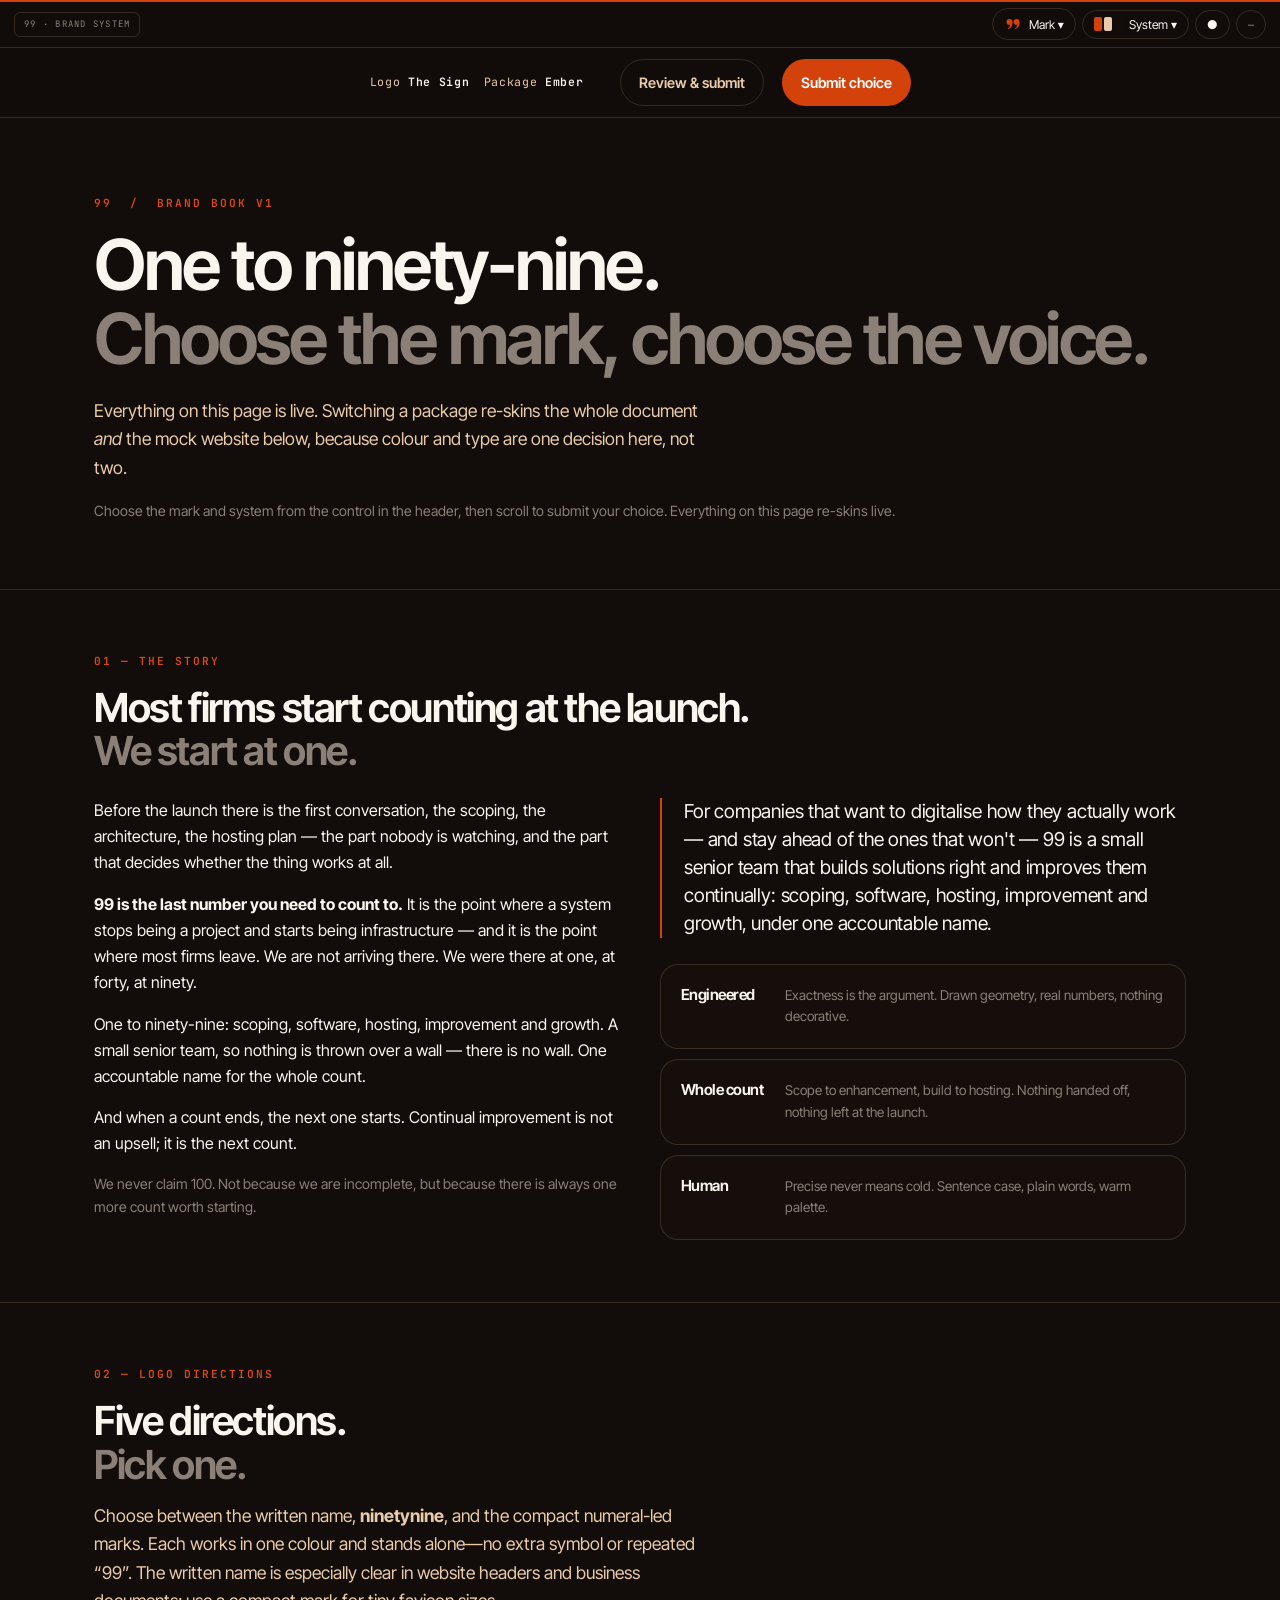
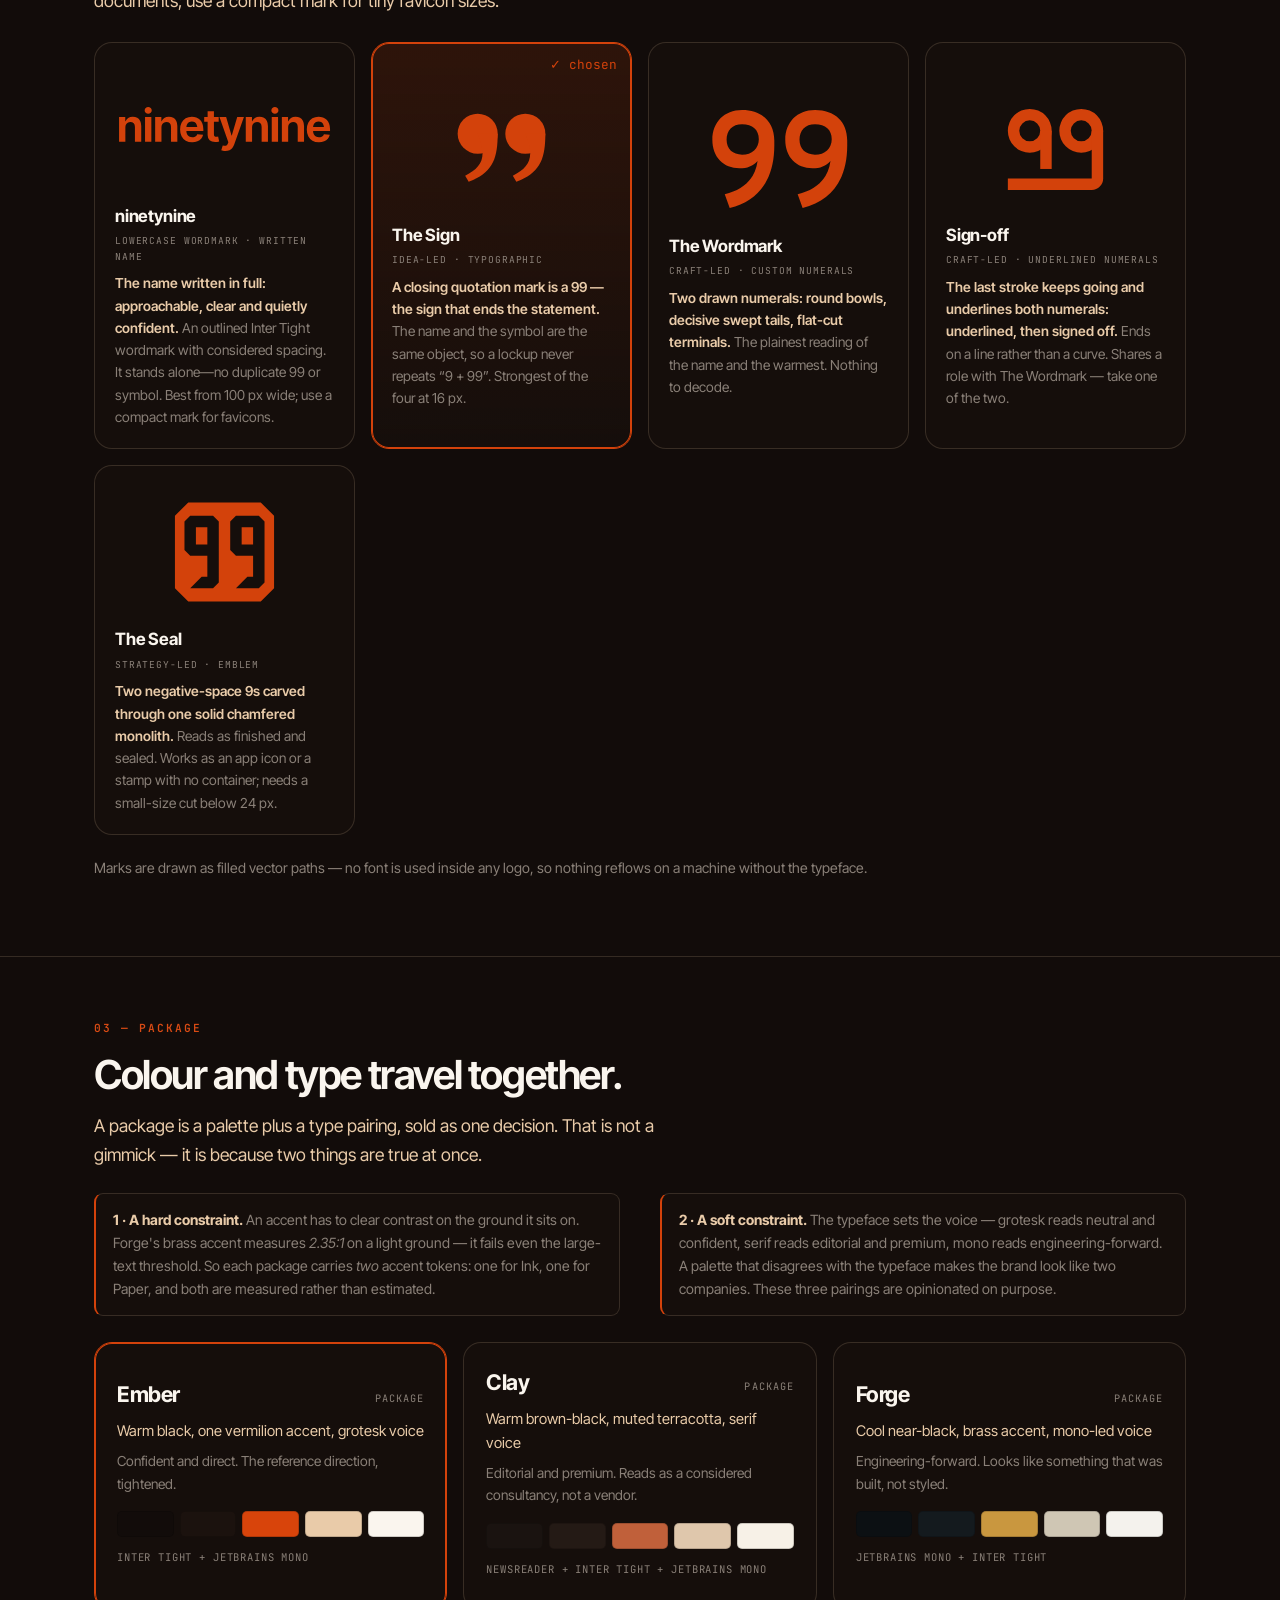
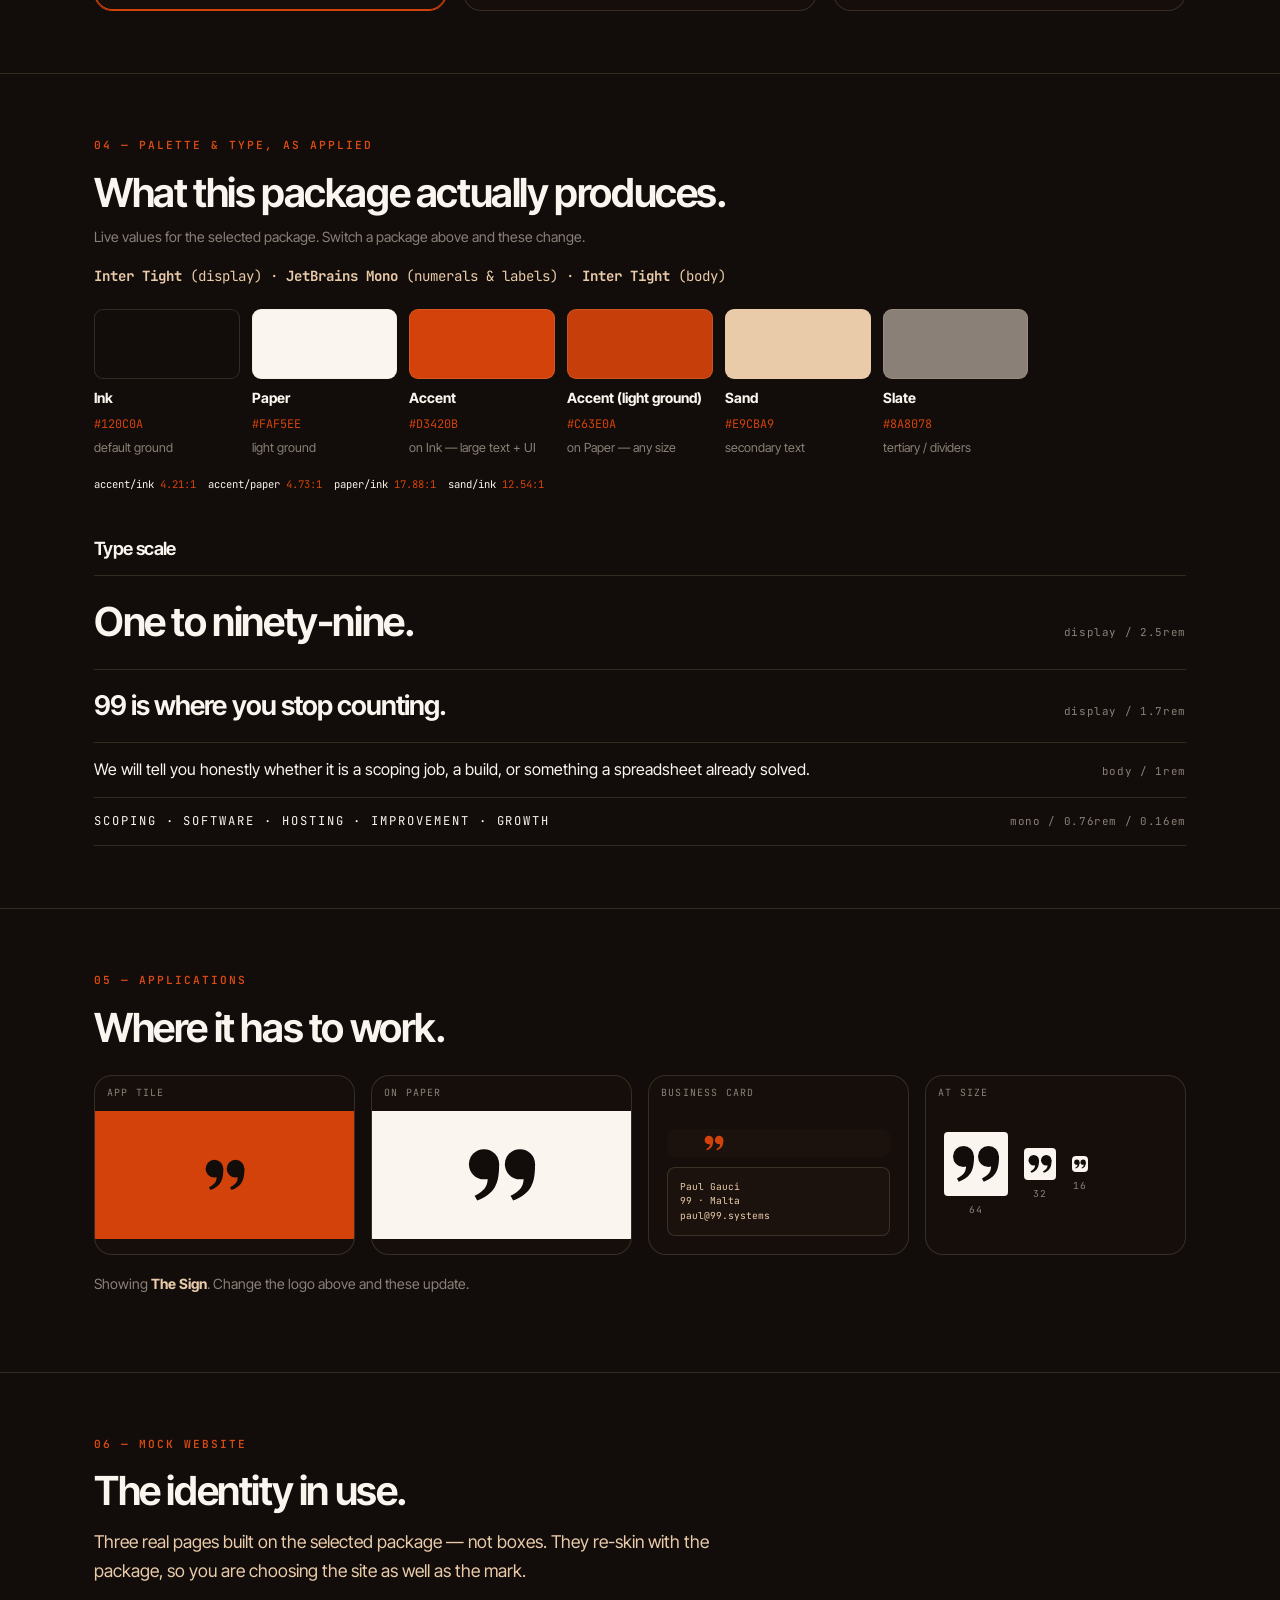
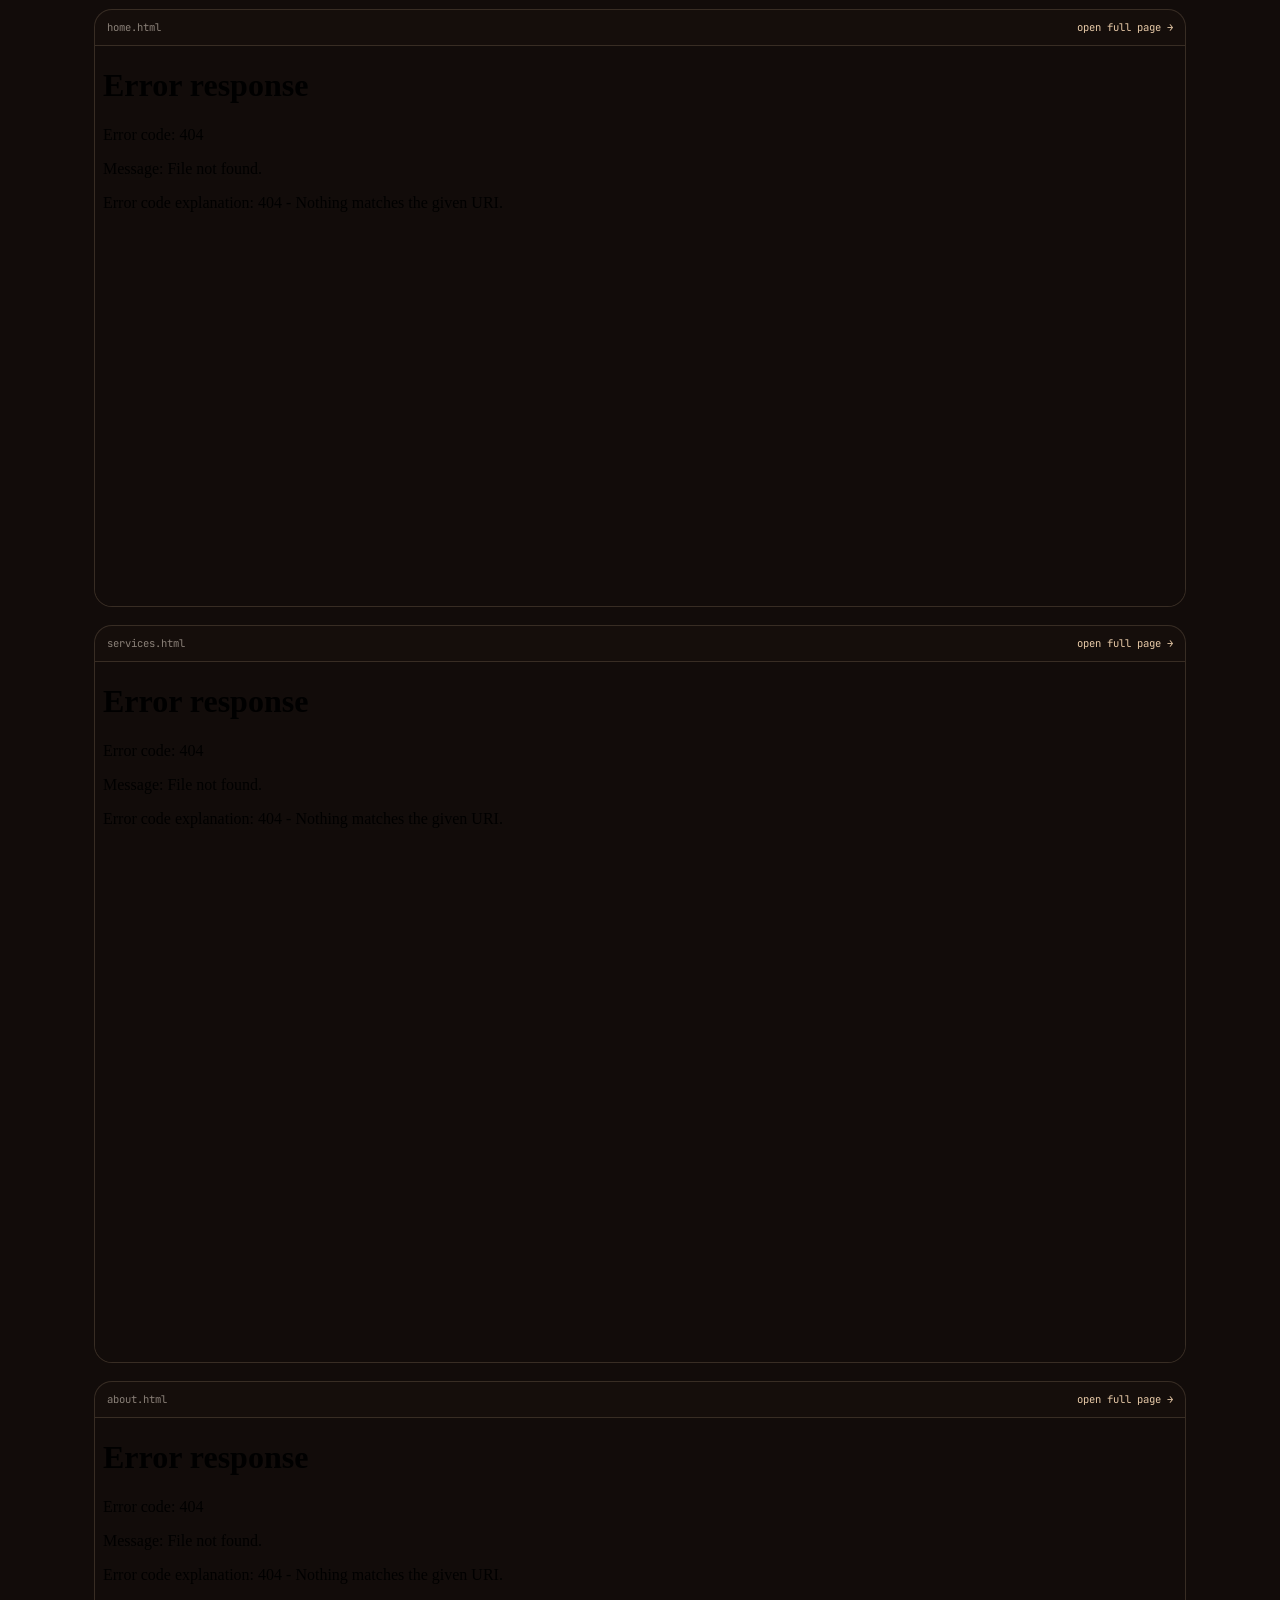
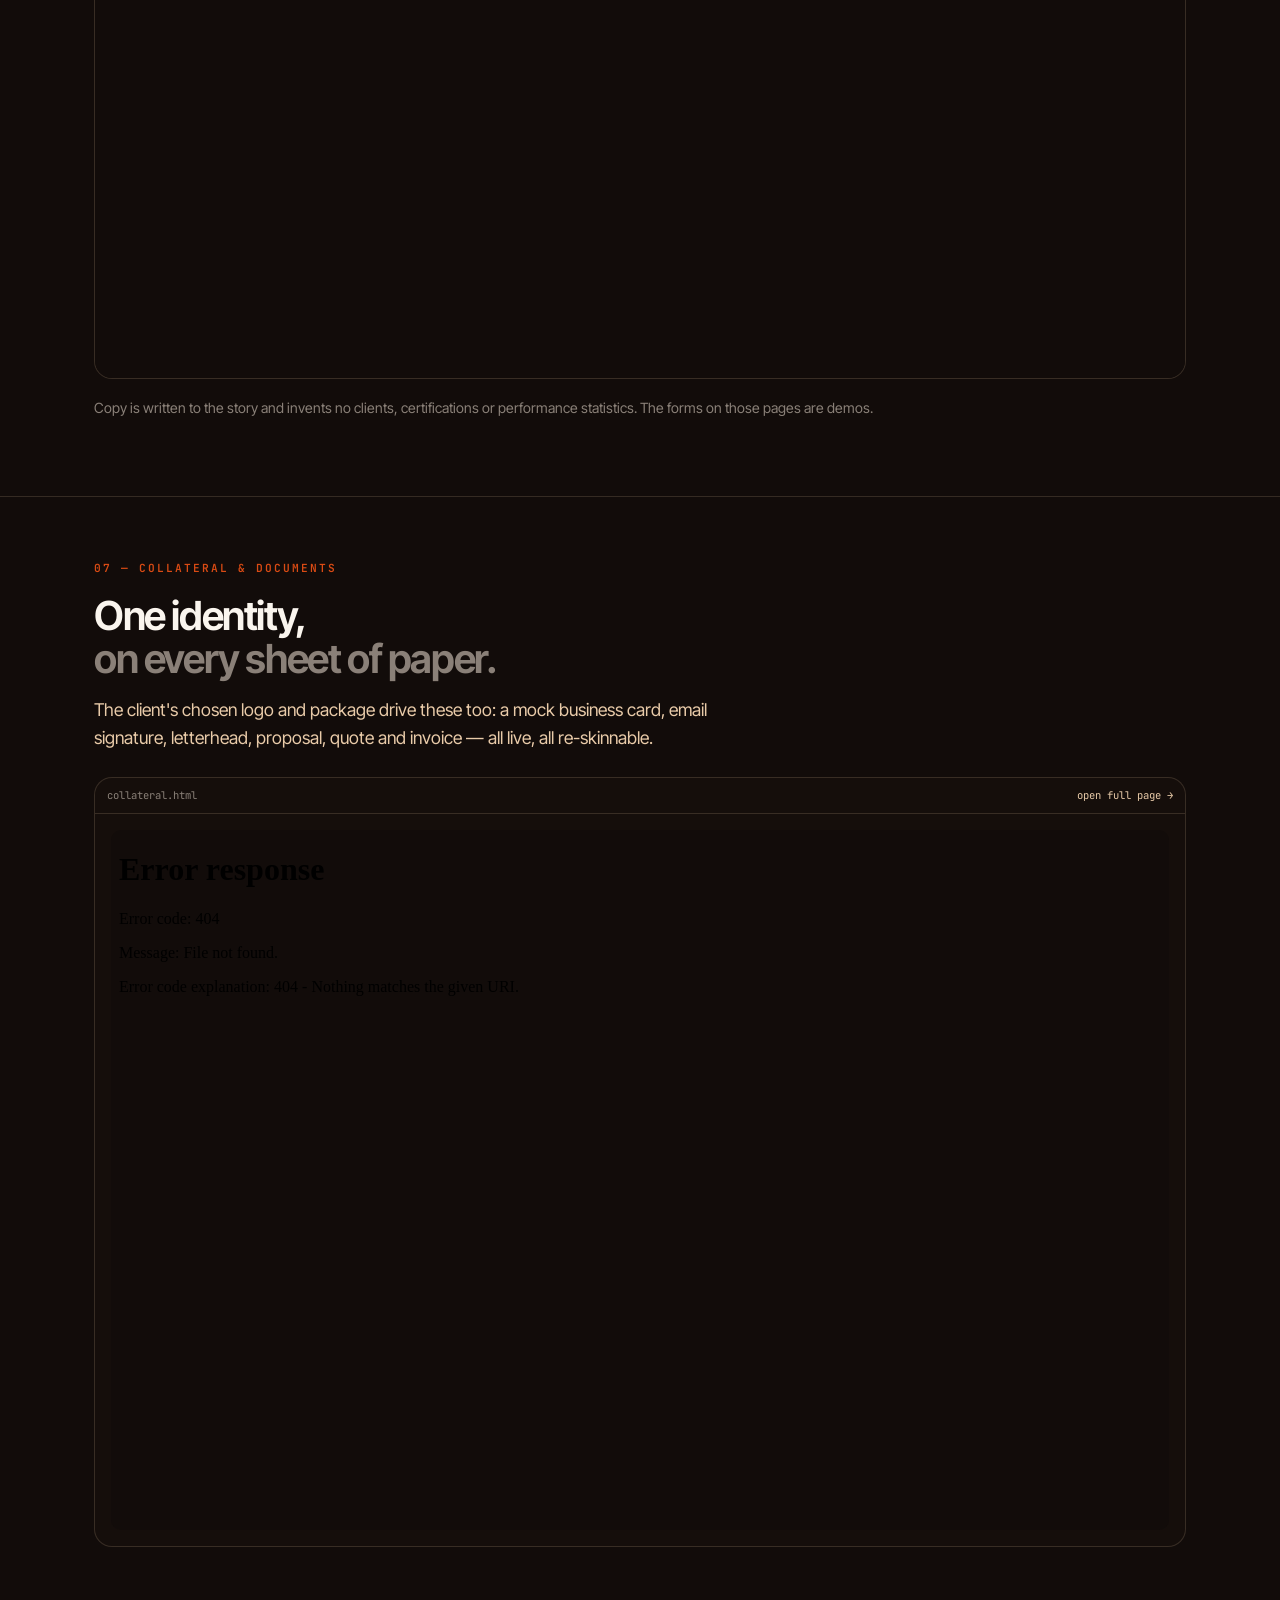
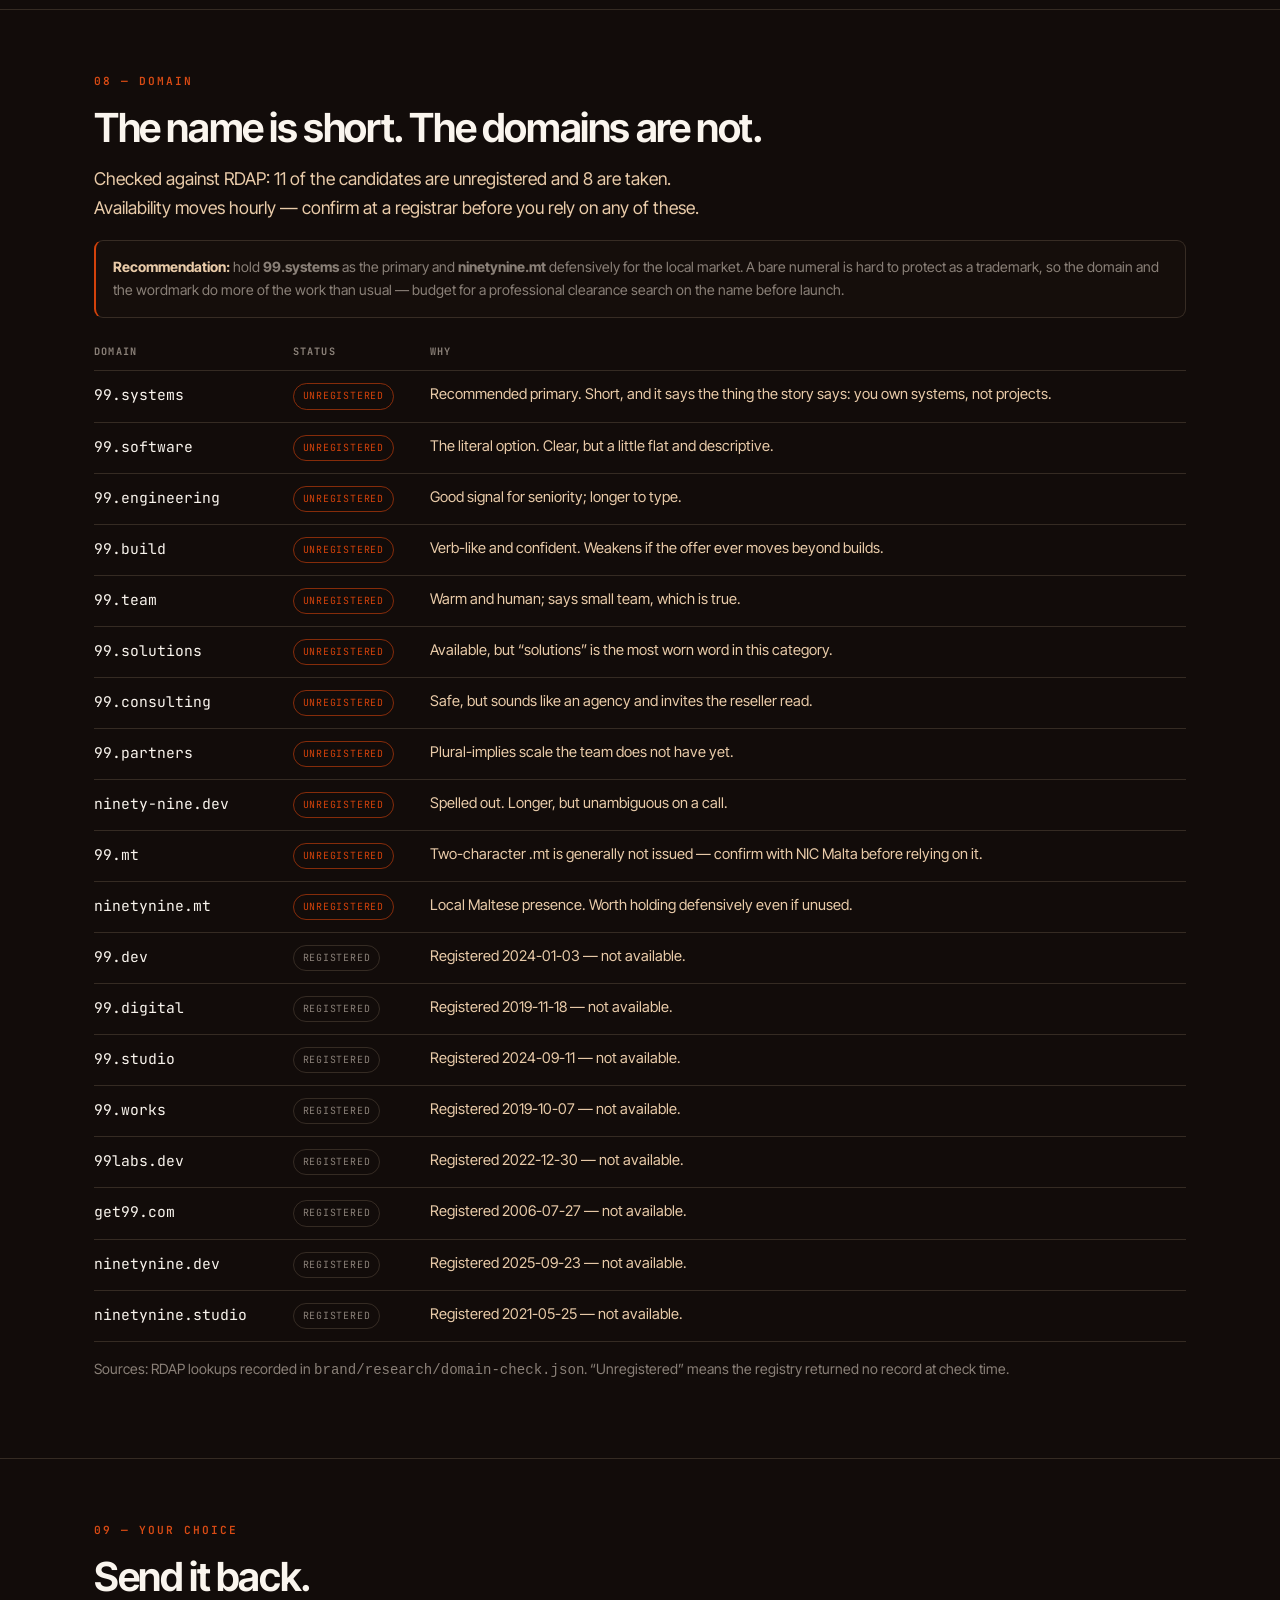
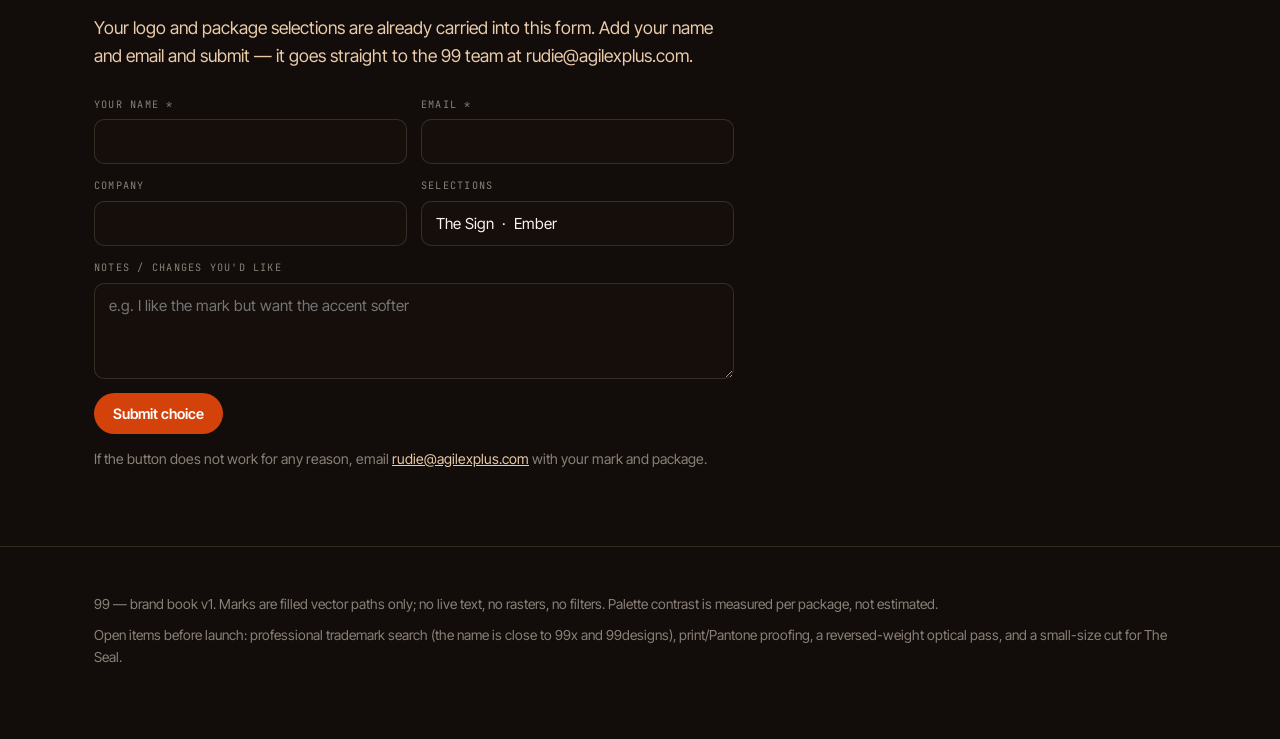
==== commit db36997c: "Publish ninetynine PDF variants and clarify written-name option" ====
--- a/site/index.html
+++ b/site/index.html
@@ -74,9 +74,9 @@
 <section id="logos"><div class="wrap">
   <p class="eyebrow">02 — Logo directions</p>
   <h2>Five directions.<br><span class="dim">Pick one.</span></h2>
-  <p class="lede" style="margin-top:16px">All five read as “ninety-nine” without a wordmark and survive a single
-  colour. They differ in what they ask the rest of the identity to do. <strong>02 and 03 answer the same question —
-  choose one of those two, not both.</strong></p>
+  <p class="lede" style="margin-top:16px">Choose between the written name, <strong>ninetynine</strong>, and the compact
+  numeral-led marks. Each works in one colour and stands alone—no extra symbol or repeated “99”. The written name is
+  especially clear in website headers and business documents; use a compact mark for tiny favicon sizes.</p>
   <div class="logo-grid" style="margin-top:26px">
       <button class="logo-card" type="button" data-logo="ninetynine" data-name="ninetynine"
               data-recommended="false" aria-pressed="false">
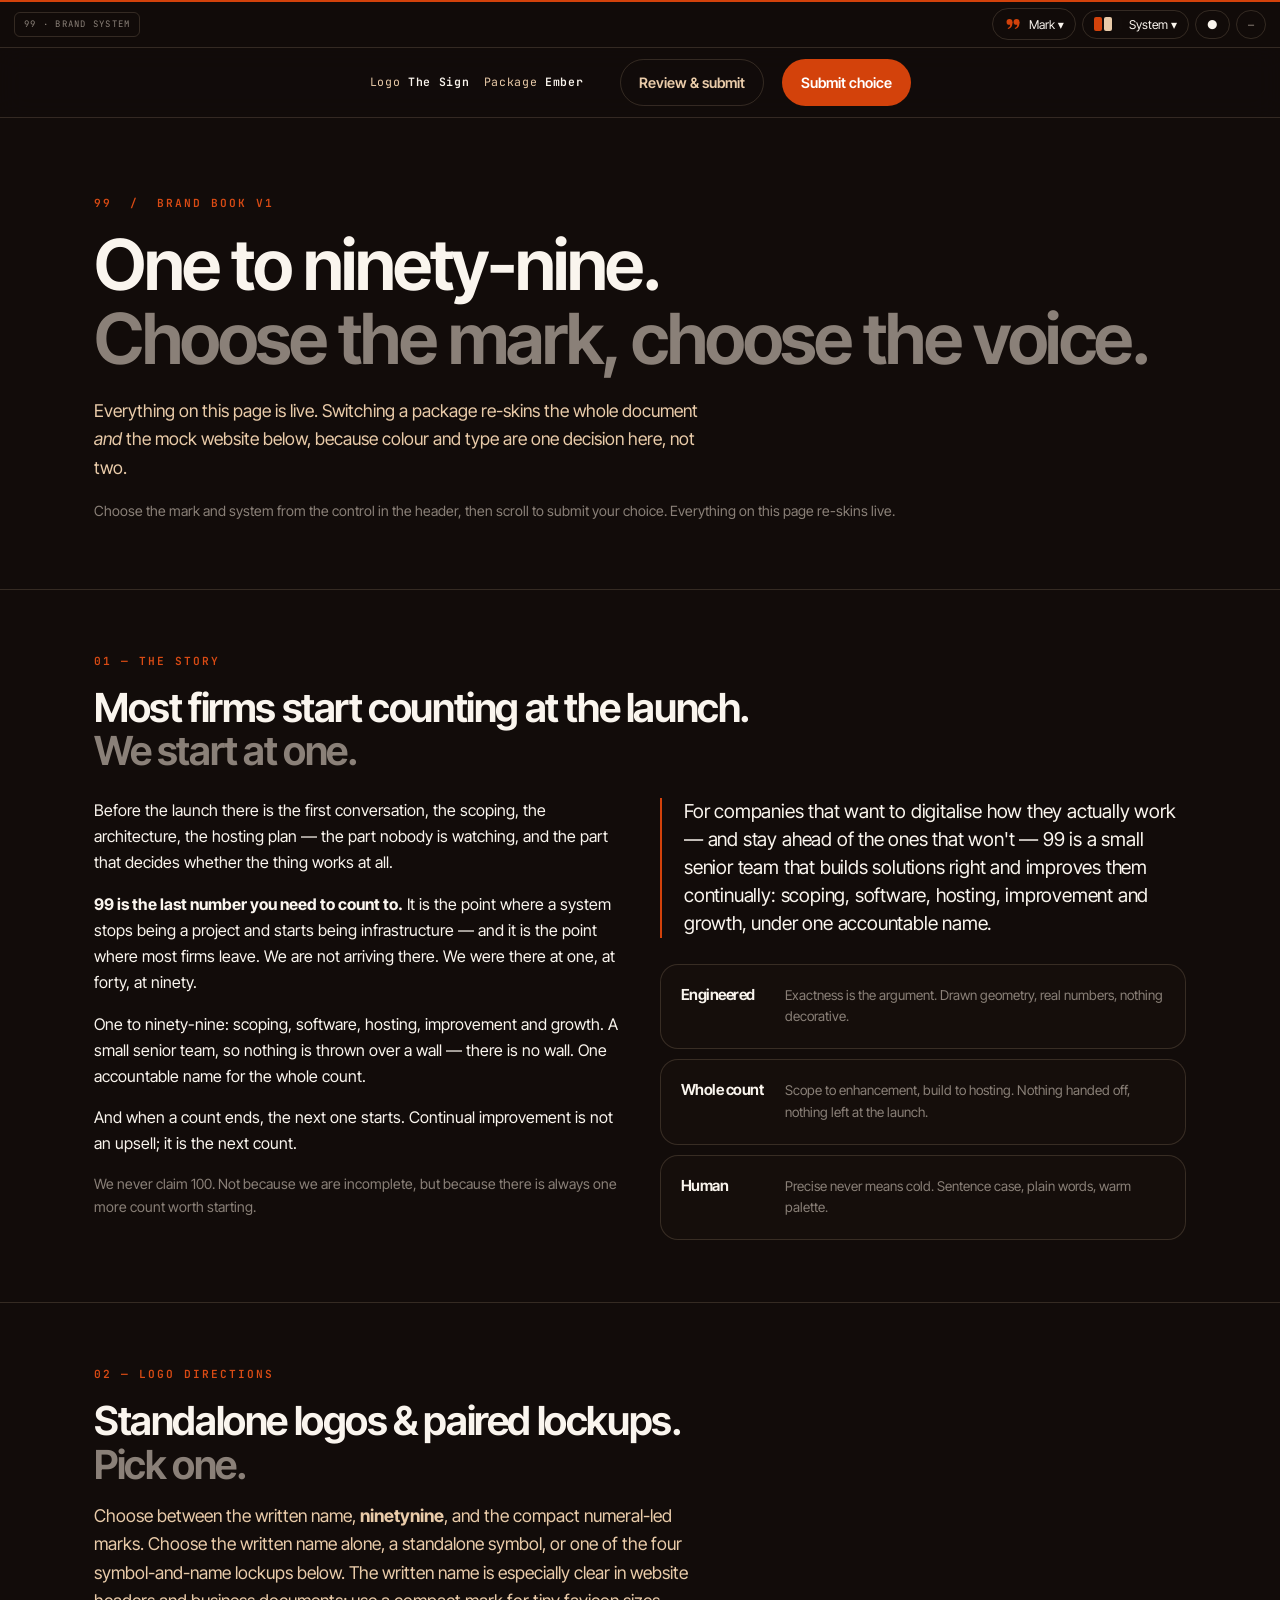
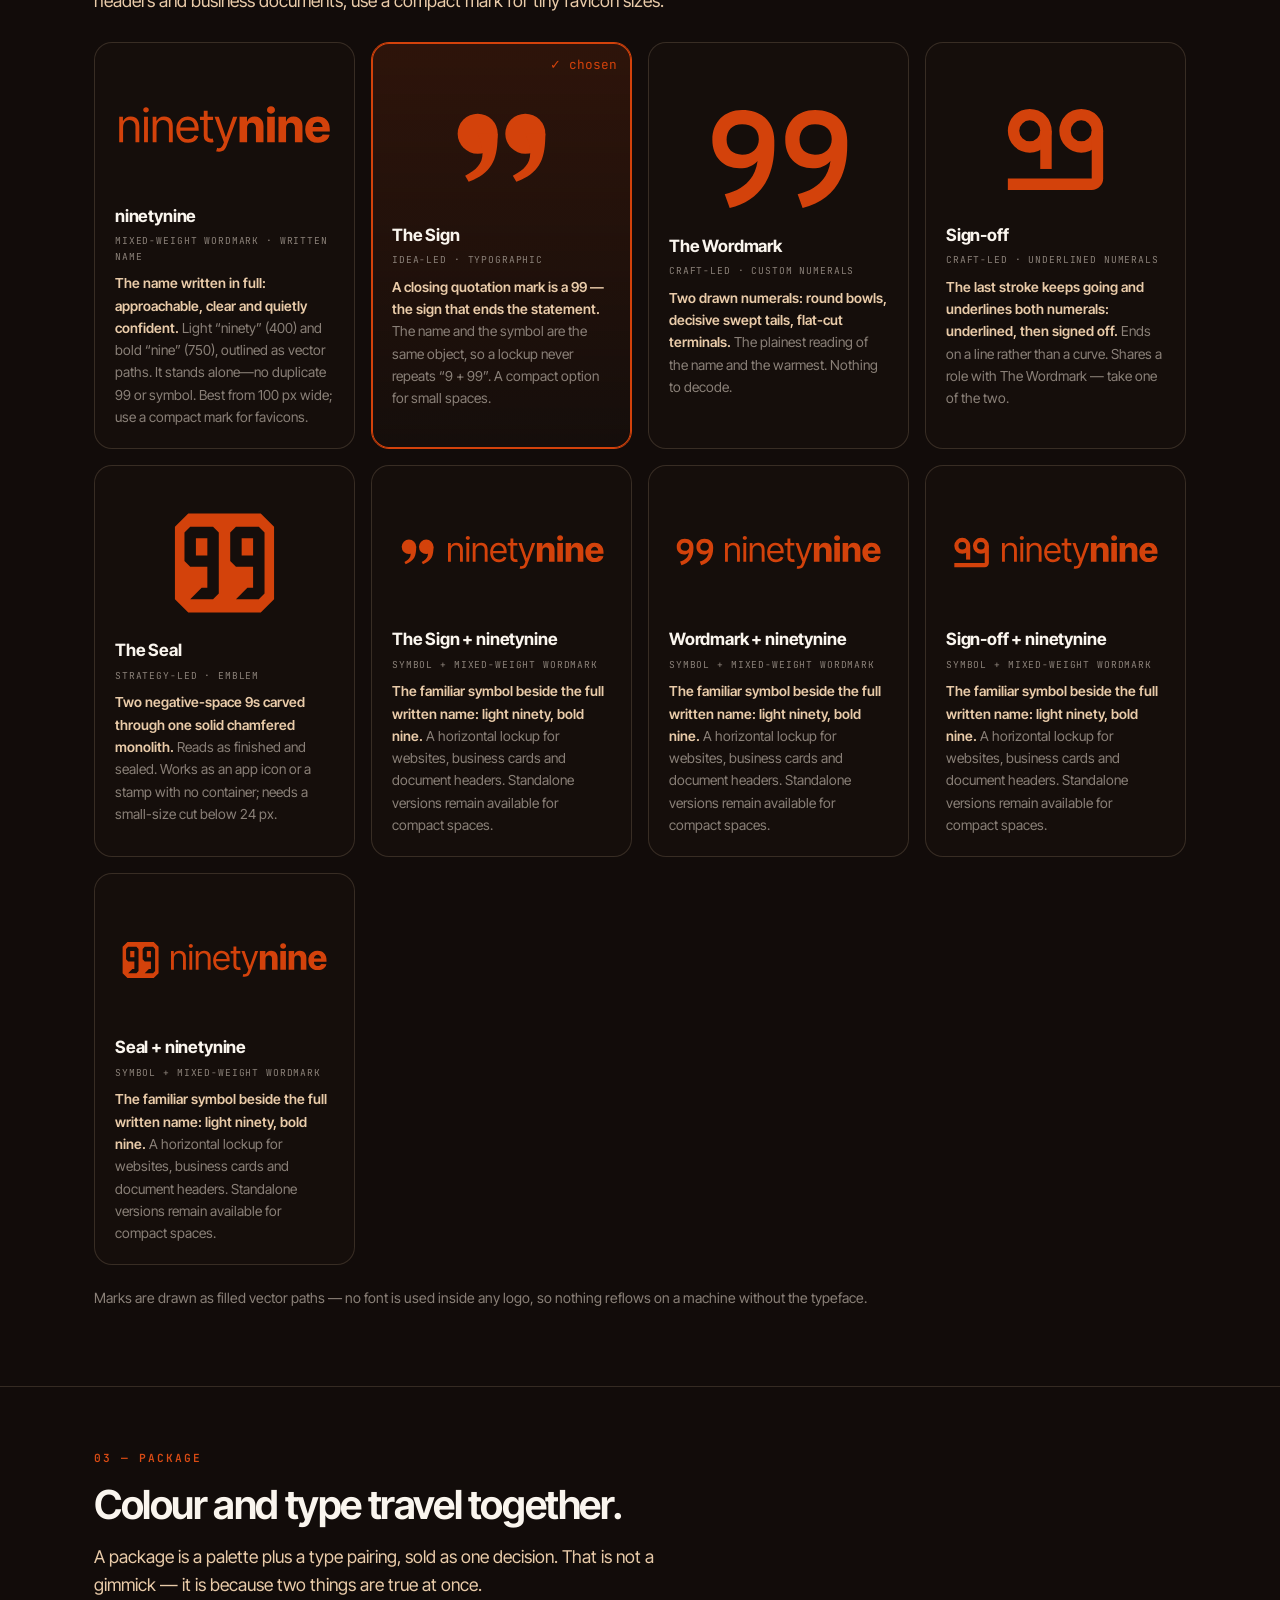
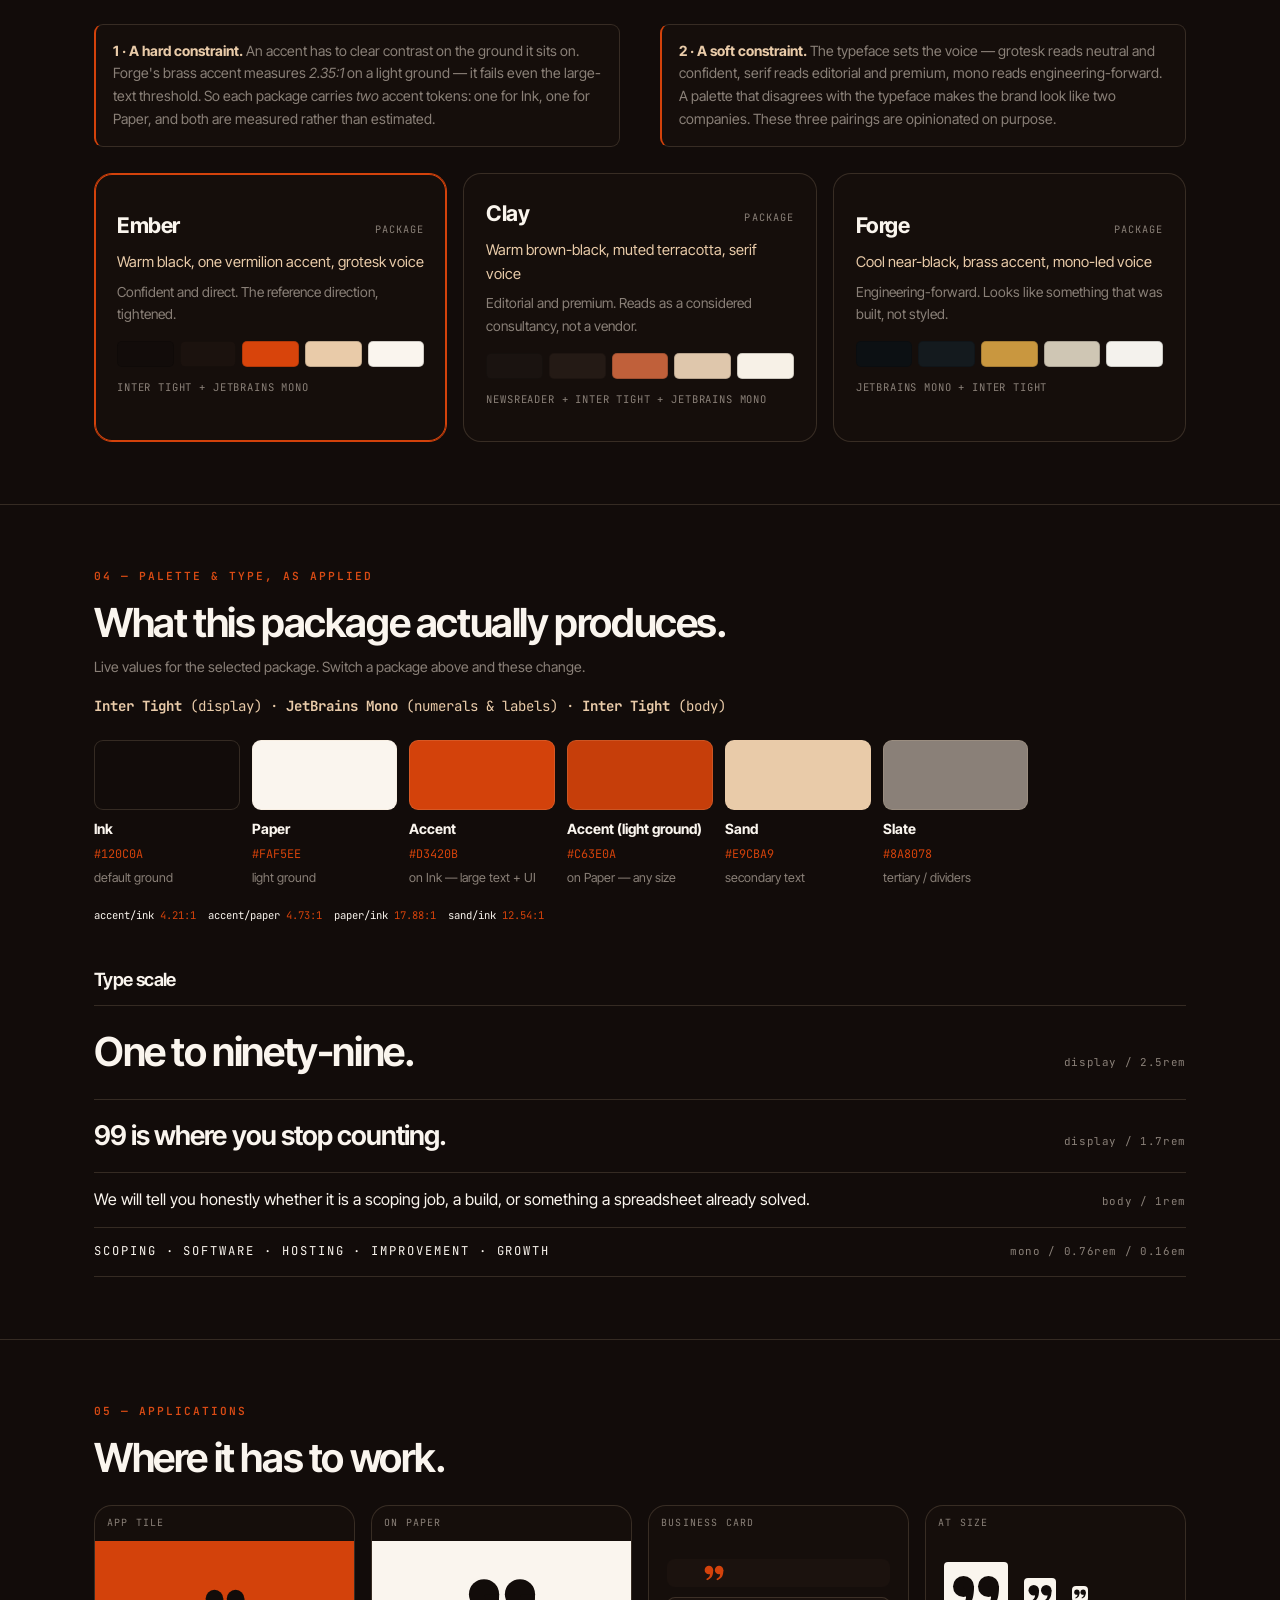
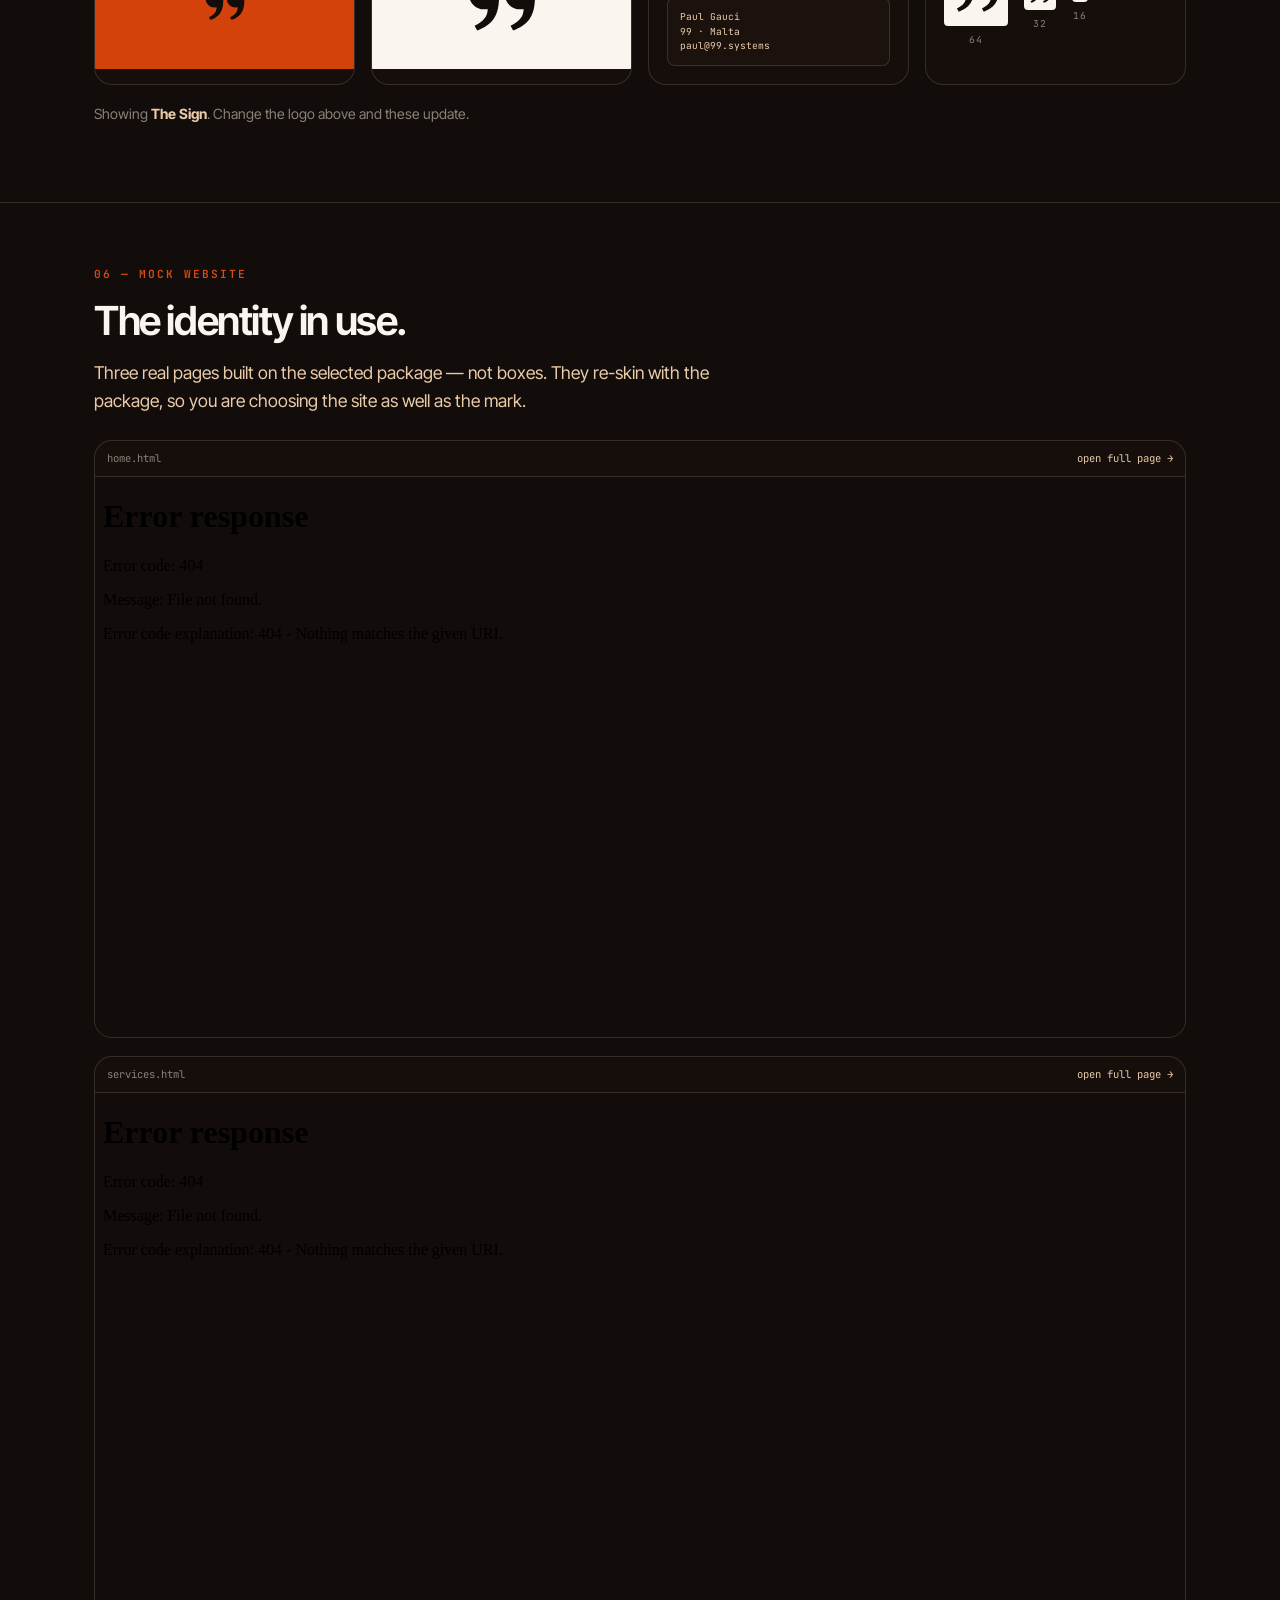
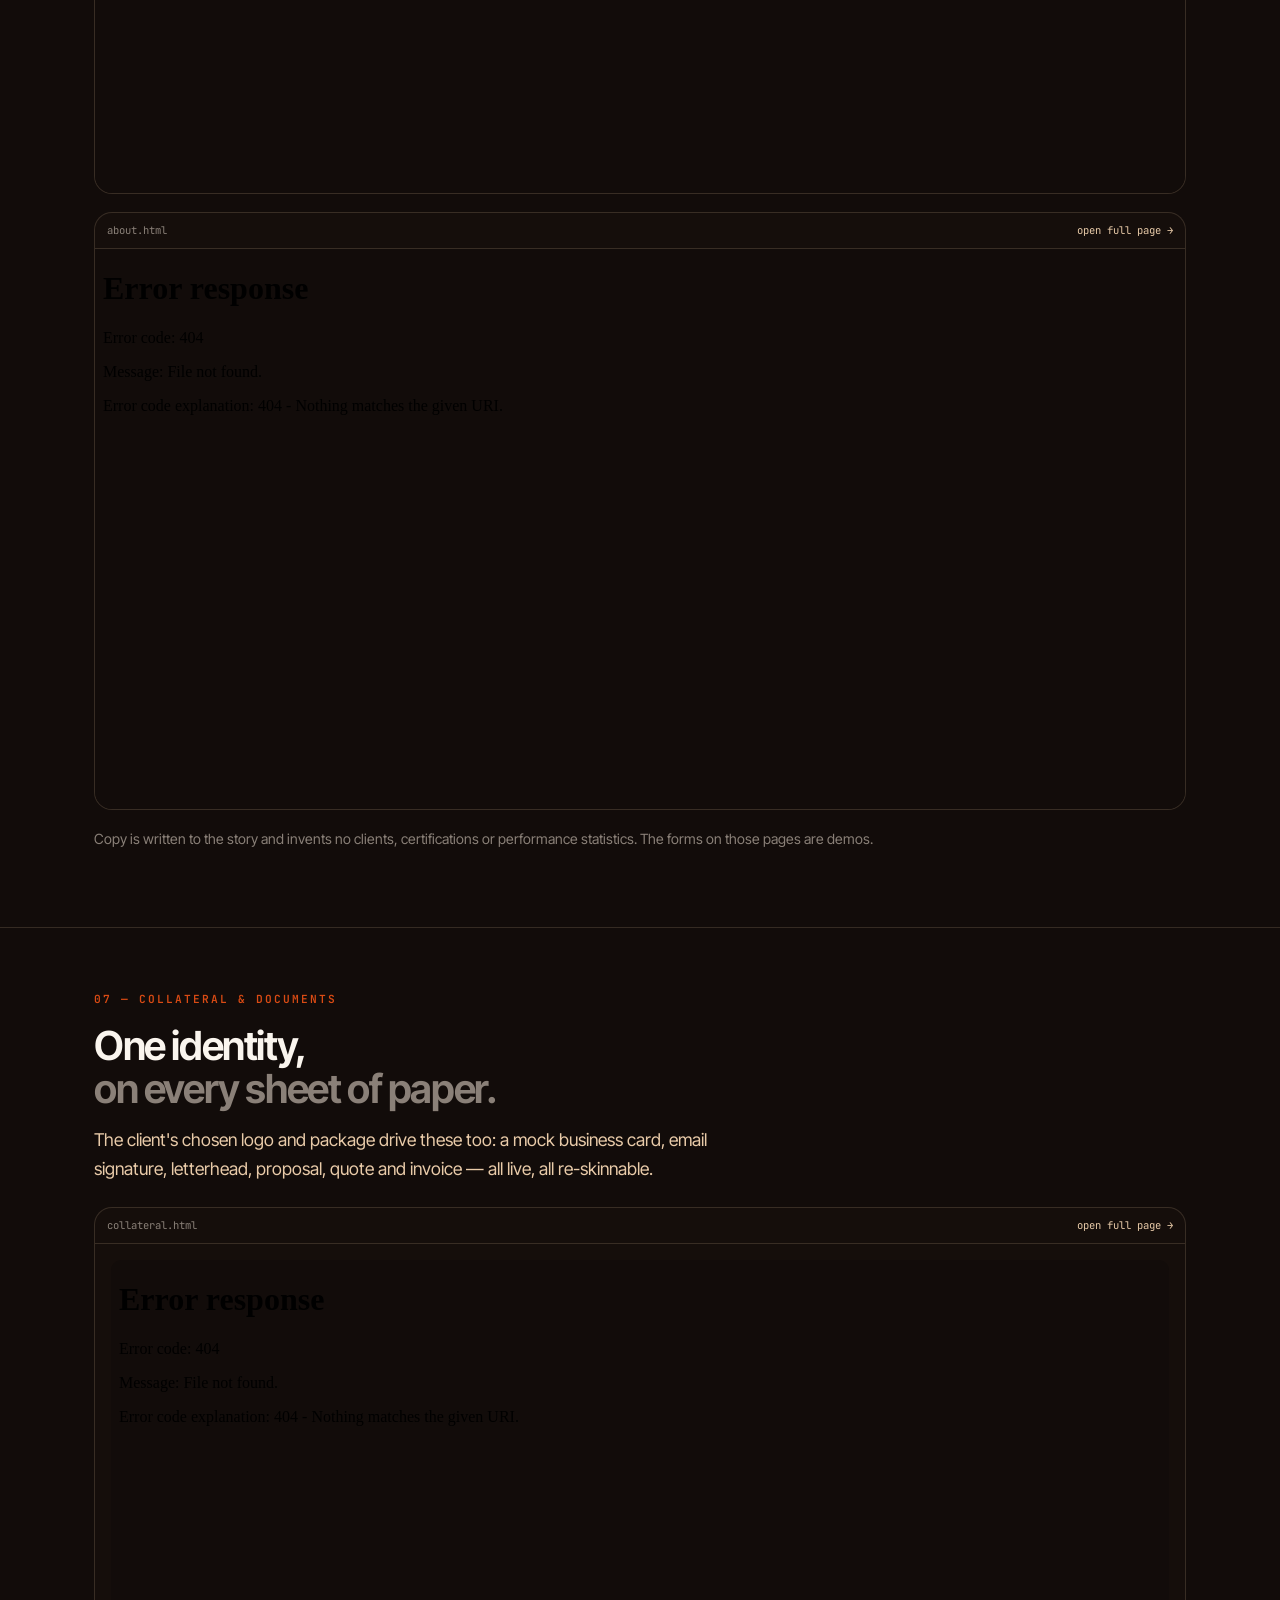
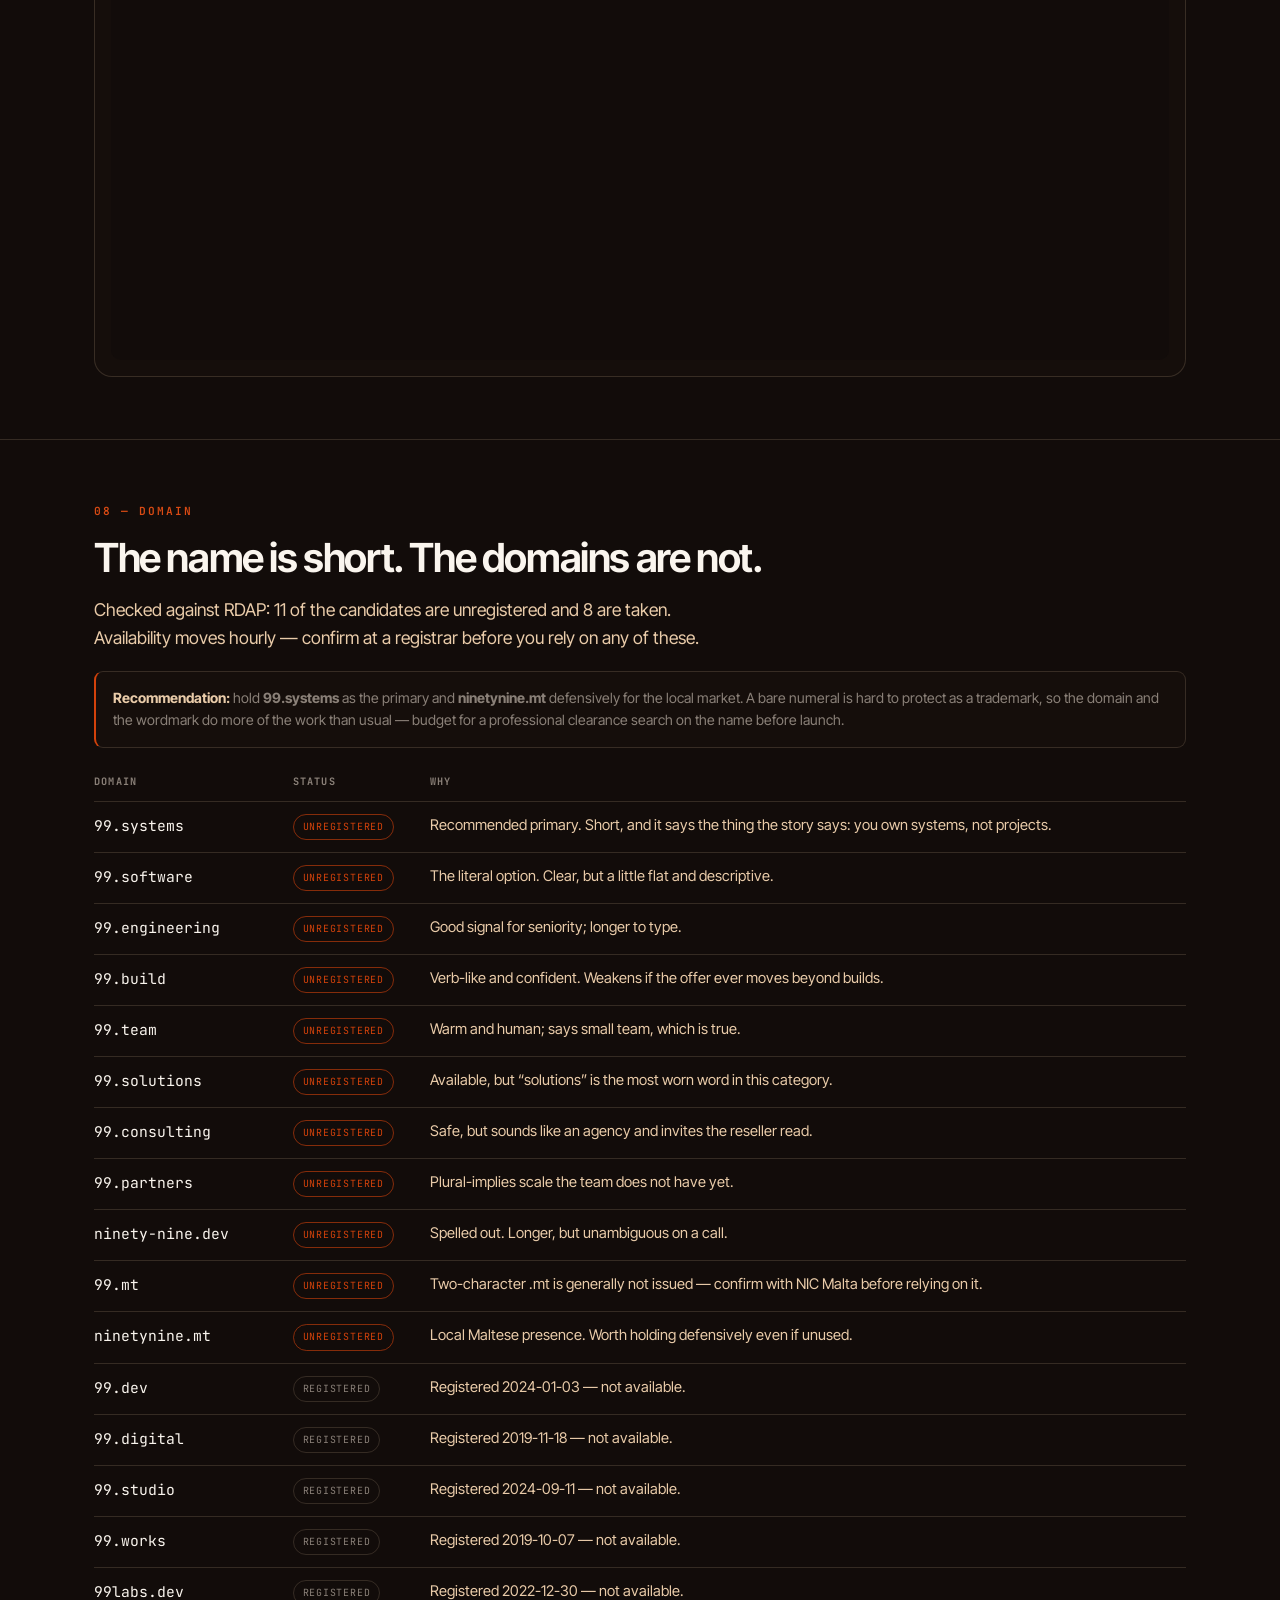
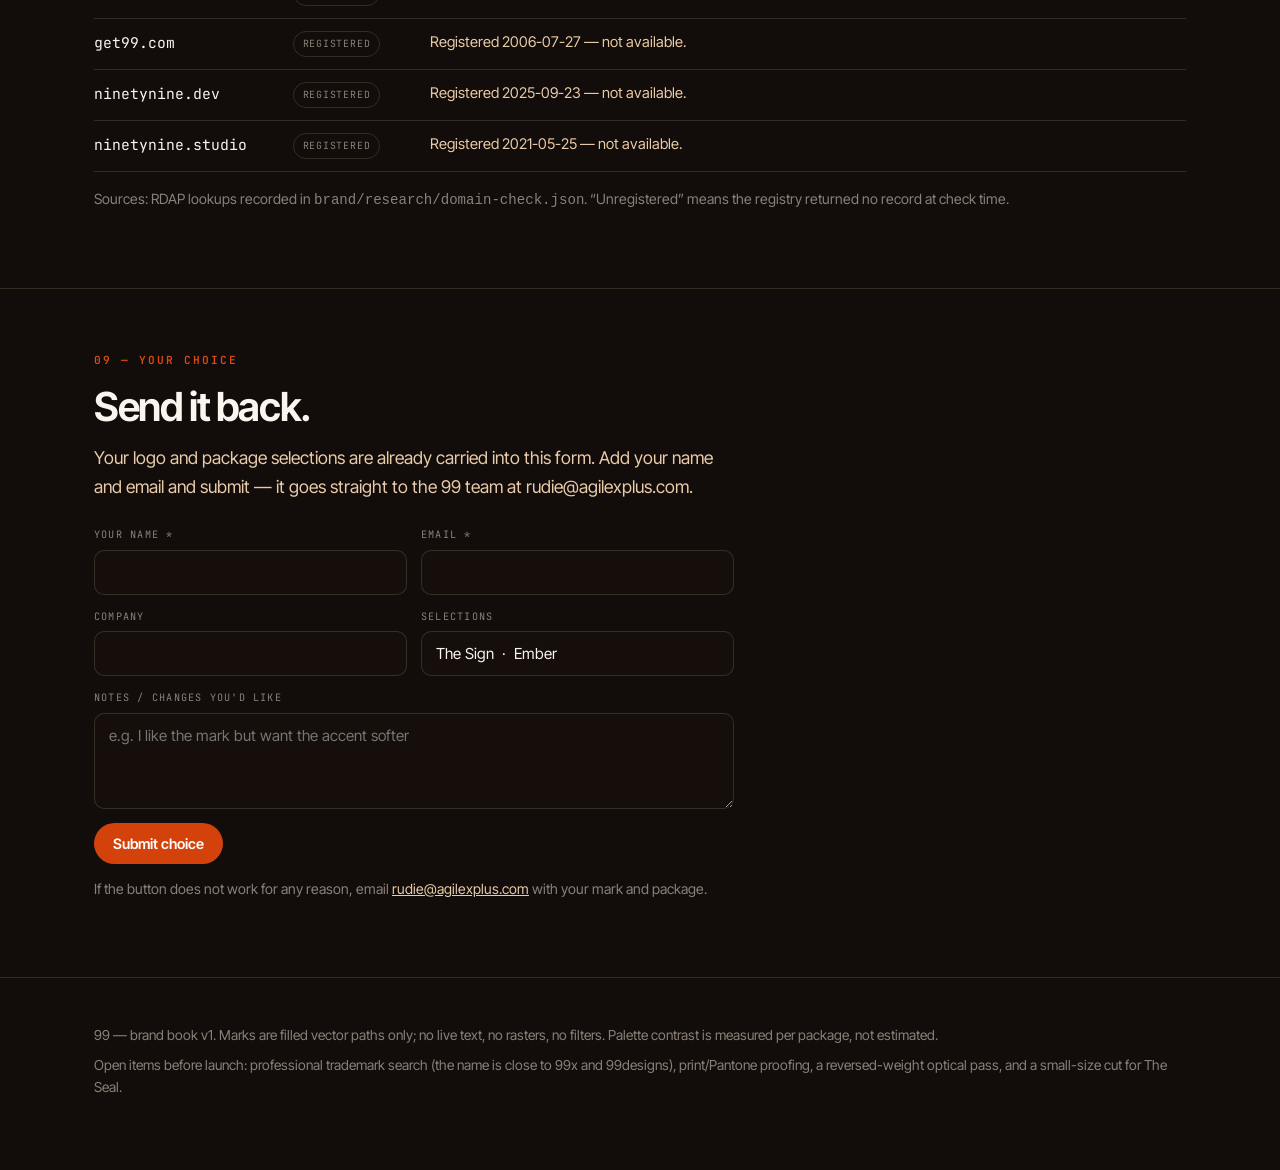
==== commit bbe8279a: "Add light-ninety bold-nine lettering and four paired symbol lockups" ====
--- a/site/index.html
+++ b/site/index.html
@@ -16,8 +16,8 @@
 <meta name="twitter:image" content="https://99-branding.agilexplus.dev/og-image.png">
 <link rel="preconnect" href="https://fonts.googleapis.com"><link rel="preconnect" href="https://fonts.gstatic.com" crossorigin>
 <link rel="stylesheet" href="https://fonts.googleapis.com/css2?family=Inter+Tight:wght@400;500;600;700&family=JetBrains+Mono:wght@400;600;700&family=Newsreader:opsz,wght@6..72,400;6..72,500;6..72;700&family=Space+Grotesk:wght@400;500;700&display=swap">
-<script src="assets/theme.js?v=a4aac80185ae"></script>
-<link rel="stylesheet" href="assets/book.css?v=a4aac80185ae">
+<script src="assets/theme.js?v=1032fad3d8a3"></script>
+<link rel="stylesheet" href="assets/book.css?v=1032fad3d8a3">
 </head>
 <body>
 
@@ -73,25 +73,25 @@
 
 <section id="logos"><div class="wrap">
   <p class="eyebrow">02 — Logo directions</p>
-  <h2>Five directions.<br><span class="dim">Pick one.</span></h2>
+  <h2>Standalone logos &amp; paired lockups.<br><span class="dim">Pick one.</span></h2>
   <p class="lede" style="margin-top:16px">Choose between the written name, <strong>ninetynine</strong>, and the compact
-  numeral-led marks. Each works in one colour and stands alone—no extra symbol or repeated “99”. The written name is
+  numeral-led marks. Choose the written name alone, a standalone symbol, or one of the four symbol-and-name lockups below. The written name is
   especially clear in website headers and business documents; use a compact mark for tiny favicon sizes.</p>
   <div class="logo-grid" style="margin-top:26px">
       <button class="logo-card" type="button" data-logo="ninetynine" data-name="ninetynine"
               data-recommended="false" aria-pressed="false">
         <span class="tick">&#10003; chosen</span>
-        <div class="stage"><svg xmlns="http://www.w3.org/2000/svg" viewBox="0 0 1079 256" role="img" aria-label="ninetynine"><title>ninetynine — lowercase wordmark</title><path fill="currentColor" d="M51.1 119.84V190.53H20V68.94H50.56V90.15H51.87Q56 79.65 64.94 73.53Q73.89 67.42 87.54 67.42Q100.15 67.42 109.53 72.86Q118.91 78.29 124.11 88.54Q129.3 98.79 129.3 113.2V190.53H98.2V118.42Q98.2 106.79 92.16 100.15Q86.12 93.52 75.52 93.52Q68.4 93.52 62.88 96.65Q57.36 99.77 54.23 105.62Q51.1 111.46 51.1 119.84ZM148.01 190.53V68.94H179.11V190.53ZM163.56 52.63Q156.38 52.63 151.27 47.85Q146.16 43.06 146.16 36.31Q146.16 29.52 151.27 24.76Q156.38 20 163.56 20Q170.74 20 175.85 24.76Q180.96 29.52 180.96 36.29Q180.96 43.06 175.85 47.84Q170.74 52.63 163.56 52.63ZM228.92 119.84V190.53H197.82V68.94H228.38V90.15H229.68Q233.81 79.65 242.76 73.53Q251.7 67.42 265.35 67.42Q277.97 67.42 287.35 72.86Q296.73 78.29 301.92 88.54Q307.12 98.79 307.12 113.2V190.53H276.01V118.42Q276.01 106.79 269.98 100.15Q263.94 93.52 253.34 93.52Q246.21 93.52 240.69 96.65Q235.17 99.77 232.05 105.62Q228.92 111.46 228.92 119.84ZM380.42 192.92Q361.93 192.92 348.5 185.28Q335.07 177.64 327.89 163.58Q320.71 149.53 320.71 130.39Q320.71 111.63 327.86 97.46Q335.01 83.3 348.03 75.36Q361.06 67.42 378.68 67.42Q390.31 67.42 400.56 71.14Q410.81 74.87 418.62 82.45Q426.42 90.04 430.82 101.62Q435.23 113.2 435.23 128.97V138H334.09V117.99H419.95L405.43 123.54Q405.43 113.75 402.44 106.49Q399.45 99.23 393.55 95.18Q387.65 91.13 378.89 91.13Q370.14 91.13 364.02 95.2Q357.9 99.28 354.7 106.22Q351.49 113.15 351.49 121.9V135.93Q351.49 146.43 355.16 153.88Q358.83 161.33 365.46 165.27Q372.1 169.21 380.85 169.21Q386.72 169.21 391.54 167.53Q396.35 165.84 399.83 162.5Q403.31 159.15 405.1 154.31L434.03 156.92Q431.59 167.8 424.46 175.9Q417.34 184 406.16 188.46Q394.99 192.92 380.42 192.92ZM510.92 68.94V92.76H439.47V68.94ZM456.33 40.01H487.43V153.55Q487.43 160.19 490.37 163.34Q493.3 166.49 499.72 166.49Q501.62 166.49 503.96 166.17Q506.3 165.84 508.1 165.41L513.21 189.22Q508.15 190.75 503.23 191.48Q498.31 192.21 493.47 192.21Q475.9 192.21 466.12 183.19Q456.33 174.16 456.33 158.12ZM543.66 235.99Q537.51 236.1 532.24 235.15Q526.96 234.19 523.65 232.83L530.83 209.13L532.08 209.45Q540.67 211.85 546.76 210.19Q552.85 208.53 556.27 199.45L558.45 193.57L514.73 68.94H547.57L574.11 159.53H575.42L602.17 68.94H635.23L587.27 204.45Q583.9 214.18 578.22 221.28Q572.53 228.38 564.05 232.18Q555.57 235.99 543.66 235.99ZM675.36 119.84V190.53H644.26V68.94H674.82V90.15H676.12Q680.26 79.65 689.2 73.53Q698.15 67.42 711.8 67.42Q724.41 67.42 733.79 72.86Q743.17 78.29 748.36 88.54Q753.56 98.79 753.56 113.2V190.53H722.45V118.42Q722.45 106.79 716.42 100.15Q710.38 93.52 699.78 93.52Q692.65 93.52 687.13 96.65Q681.62 99.77 678.49 105.62Q675.36 111.46 675.36 119.84ZM772.26 190.53V68.94H803.37V190.53ZM787.82 52.63Q780.64 52.63 775.53 47.85Q770.41 43.06 770.41 36.31Q770.41 29.52 775.53 24.76Q780.64 20 787.82 20Q794.99 20 800.1 24.76Q805.22 29.52 805.22 36.29Q805.22 43.06 800.1 47.84Q794.99 52.63 787.82 52.63ZM853.18 119.84V190.53H822.07V68.94H852.63V90.15H853.94Q858.07 79.65 867.02 73.53Q875.96 67.42 889.61 67.42Q902.23 67.42 911.61 72.86Q920.99 78.29 926.18 88.54Q931.37 98.79 931.37 113.2V190.53H900.27V118.42Q900.27 106.79 894.23 100.15Q888.2 93.52 877.59 93.52Q870.47 93.52 864.95 96.65Q859.43 99.77 856.3 105.62Q853.18 111.46 853.18 119.84ZM1004.67 192.92Q986.19 192.92 972.75 185.28Q959.32 177.64 952.15 163.58Q944.97 149.53 944.97 130.39Q944.97 111.63 952.12 97.46Q959.27 83.3 972.29 75.36Q985.32 67.42 1002.93 67.42Q1014.57 67.42 1024.82 71.14Q1035.07 74.87 1042.87 82.45Q1050.68 90.04 1055.08 101.62Q1059.49 113.2 1059.49 128.97V138H958.34V117.99H1044.21L1029.69 123.54Q1029.69 113.75 1026.7 106.49Q1023.71 99.23 1017.81 95.18Q1011.91 91.13 1003.15 91.13Q994.4 91.13 988.28 95.2Q982.16 99.28 978.95 106.22Q975.75 113.15 975.75 121.9V135.93Q975.75 146.43 979.42 153.88Q983.09 161.33 989.72 165.27Q996.35 169.21 1005.11 169.21Q1010.98 169.21 1015.79 167.53Q1020.61 165.84 1024.09 162.5Q1027.57 159.15 1029.36 154.31L1058.29 156.92Q1055.84 167.8 1048.72 175.9Q1041.6 184 1030.42 188.46Q1019.25 192.92 1004.67 192.92Z"/></svg>
-</div>
-        <div class="nm"><b>ninetynine</b><span>Lowercase wordmark · written name</span></div>
-        <p><strong style="color:var(--sand);font-weight:600">The name written in full: approachable, clear and quietly confident.</strong> An outlined Inter Tight wordmark with considered spacing. It stands alone—no duplicate 99 or symbol. Best from 100 px wide; use a compact mark for favicons.</p>
+        <div class="stage"><svg xmlns="http://www.w3.org/2000/svg" viewBox="0 0 1040 256" role="img" aria-label="ninetynine"><title>ninetynine — light ninety, bold nine</title><path fill="currentColor" data-part="ninety" data-weight="400" d="M38.37 118.2V190.82H20V70.01H37.72V89.03H39.45Q43.66 79.73 52.31 74.12Q60.95 68.5 74.68 68.5Q86.89 68.5 96.07 73.47Q105.26 78.44 110.39 88.54Q115.52 98.64 115.52 114.1V190.82H97.15V115.39Q97.15 101.24 89.7 93.19Q82.24 85.14 69.38 85.14Q60.52 85.14 53.5 89.03Q46.47 92.92 42.42 100.27Q38.37 107.61 38.37 118.2ZM138 190.82V70.01H156.37V190.82ZM147.29 49.91Q141.89 49.91 138 46.24Q134.11 42.56 134.11 37.38Q134.11 32.19 138 28.52Q141.89 24.84 147.29 24.84Q152.7 24.84 156.59 28.52Q160.48 32.19 160.48 37.38Q160.48 42.56 156.59 46.24Q152.7 49.91 147.29 49.91ZM197.22 118.2V190.82H178.85V70.01H196.57V89.03H198.3Q202.51 79.73 211.15 74.12Q219.8 68.5 233.52 68.5Q245.73 68.5 254.92 73.47Q264.1 78.44 269.24 88.54Q274.37 98.64 274.37 114.1V190.82H256V115.39Q256 101.24 248.54 93.19Q241.09 85.14 228.23 85.14Q219.37 85.14 212.34 89.03Q205.32 92.92 201.27 100.27Q197.22 107.61 197.22 118.2ZM347.42 193.41Q330.02 193.41 317.32 185.63Q304.62 177.85 297.82 163.86Q291.01 149.86 291.01 131.39Q291.01 112.8 297.71 98.64Q304.41 84.49 316.57 76.49Q328.72 68.5 345.04 68.5Q354.44 68.5 363.73 71.63Q373.03 74.76 380.64 81.79Q388.26 88.81 392.8 100.37Q397.34 111.94 397.34 128.79V136.79H304.19V120.8H387.29L378.75 126.85Q378.75 114.75 374.97 105.34Q371.19 95.94 363.68 90.54Q356.17 85.14 345.04 85.14Q333.91 85.14 325.97 90.59Q318.02 96.05 313.81 104.8Q309.6 113.56 309.6 123.61V134.2Q309.6 147.92 314.35 157.43Q319.1 166.94 327.64 171.85Q336.18 176.77 347.42 176.77Q354.66 176.77 360.6 174.66Q366.54 172.56 370.86 168.29Q375.19 164.02 377.46 157.75L395.39 162.94Q392.58 172.02 385.94 178.88Q379.29 185.74 369.46 189.58Q359.63 193.41 347.42 193.41ZM465.85 70.01V85.79H403.39V70.01ZM421.54 41.27H439.91V156.24Q439.91 165.64 443.8 170.02Q447.69 174.39 456.12 174.39Q457.96 174.39 459.96 174.18Q461.96 173.96 464.33 173.53L468.22 190.17Q465.63 191.14 461.9 191.74Q458.18 192.33 454.39 192.33Q439.81 192.33 430.67 183.69Q421.54 175.04 421.54 161.21ZM494.16 235.99Q489.4 236.09 485.73 235.34Q482.06 234.58 480.54 233.83L485.3 217.62L487.13 218.05Q496.43 220.21 502.75 217.13Q509.07 214.05 513.83 200.98L517.28 191.47L472.76 70.01H492.86L526.14 166.4H527.44L560.72 70.01H580.82L529.6 208.32Q526.14 217.72 521.07 223.88Q515.99 230.04 509.29 233.01Q502.59 235.99 494.16 235.99Z"/><path fill="currentColor" data-part="nine" data-weight="750" d="M627.29 121.53V190.82H591.37V70.01H626.79V91.9H627.91Q631.98 81.02 640.96 74.76Q649.95 68.5 663.44 68.5Q676.11 68.5 685.48 74.07Q694.86 79.65 700.03 89.87Q705.2 100.08 705.2 113.95V190.82H669.28V120.69Q669.28 110.16 663.86 104.16Q658.45 98.15 648.84 98.15Q642.48 98.15 637.61 100.94Q632.74 103.73 630.01 108.93Q627.29 114.12 627.29 121.53ZM722.87 190.82V70.01H758.79V190.82ZM740.79 55.36Q732.97 55.36 727.41 50.18Q721.86 44.99 721.86 37.68Q721.86 30.3 727.41 25.15Q732.97 20 740.79 20Q748.61 20 754.17 25.15Q759.72 30.3 759.72 37.64Q759.72 44.98 754.17 50.17Q748.61 55.36 740.79 55.36ZM812.39 121.53V190.82H776.47V70.01H811.89V91.9H813.02Q817.08 81.02 826.06 74.76Q835.05 68.5 848.55 68.5Q861.21 68.5 870.58 74.07Q879.96 79.65 885.13 89.87Q890.3 100.08 890.3 113.95V190.82H854.38V120.69Q854.38 110.16 848.97 104.16Q843.55 98.15 833.95 98.15Q827.58 98.15 822.71 100.94Q817.85 103.73 815.12 108.93Q812.39 114.12 812.39 121.53ZM963.69 193.11Q944.93 193.11 931.33 185.59Q917.72 178.08 910.46 164.12Q903.2 150.17 903.2 130.93Q903.2 112.27 910.47 98.23Q917.74 84.19 930.99 76.34Q944.24 68.5 962.22 68.5Q974.65 68.5 985.19 72.42Q995.73 76.35 1003.54 84.09Q1011.35 91.84 1015.66 103.32Q1019.97 114.81 1019.97 130V139.36H916.54V117.92H1002.73L985.95 123.22Q985.95 114.44 983.3 108.11Q980.66 101.77 975.45 98.29Q970.25 94.82 962.53 94.82Q954.8 94.82 949.47 98.31Q944.13 101.8 941.36 107.94Q938.58 114.09 938.58 122.24V137.52Q938.58 146.63 941.78 153.19Q944.99 159.75 950.8 163.27Q956.61 166.79 964.3 166.79Q969.57 166.79 973.89 165.28Q978.2 163.78 981.32 160.84Q984.43 157.89 986.02 153.67L1019.08 155.22Q1016.8 166.72 1009.55 175.25Q1002.3 183.77 990.69 188.44Q979.08 193.11 963.69 193.11Z"/></svg>
+</div>
+        <div class="nm"><b>ninetynine</b><span>Mixed-weight wordmark · written name</span></div>
+        <p><strong style="color:var(--sand);font-weight:600">The name written in full: approachable, clear and quietly confident.</strong> Light “ninety” (400) and bold “nine” (750), outlined as vector paths. It stands alone—no duplicate 99 or symbol. Best from 100 px wide; use a compact mark for favicons.</p>
       </button>
       <button class="logo-card" type="button" data-logo="the-sign" data-name="The Sign"
               data-recommended="true" aria-pressed="false">
         <span class="tick">&#10003; chosen</span>
         <div class="stage"><svg viewBox="0 0 256 256" aria-hidden="true"><g fill="currentColor"><circle cx="78" cy="98" r="42"/><circle cx="178" cy="98" r="42"/><path d="M120 98C120 150.5 109.5 179.9 59.1 198.8L51.75 186.07C86.4 168.56 99 148.4 78 98Z"/><path d="M220 98C220 150.5 209.5 179.9 159.1 198.8L151.75 186.07C186.4 168.56 199 148.4 178 98Z"/></g></svg></div>
         <div class="nm"><b>The Sign</b><span>Idea-led · typographic</span></div>
-        <p><strong style="color:var(--sand);font-weight:600">A closing quotation mark is a 99 — the sign that ends the statement.</strong> The name and the symbol are the same object, so a lockup never repeats “9 + 99”. Strongest of the four at 16 px.</p>
+        <p><strong style="color:var(--sand);font-weight:600">A closing quotation mark is a 99 — the sign that ends the statement.</strong> The name and the symbol are the same object, so a lockup never repeats “9 + 99”. A compact option for small spaces.</p>
       </button>
       <button class="logo-card" type="button" data-logo="the-wordmark" data-name="The Wordmark"
               data-recommended="false" aria-pressed="false">
@@ -113,6 +113,38 @@
         <div class="stage"><svg viewBox="0 0 256 256" aria-hidden="true"><path fill="currentColor" fill-rule="evenodd" d="M 52 24 H 204 L 232 52 V 204 L 204 232 H 52 L 24 204 V 52 Z M 56 52 H 104 L 116 64 V 192 L 104 204 H 56 L 80 180 H 92 V 136 H 56 L 44 124 V 64 Z M 68 76 H 92 V 112 H 68 Z M 152 52 H 200 L 212 64 V 192 L 200 204 H 152 L 176 180 H 188 V 136 H 152 L 140 124 V 64 Z M 164 76 H 188 V 112 H 164 Z"/></svg></div>
         <div class="nm"><b>The Seal</b><span>Strategy-led · emblem</span></div>
         <p><strong style="color:var(--sand);font-weight:600">Two negative-space 9s carved through one solid chamfered monolith.</strong> Reads as finished and sealed. Works as an app icon or a stamp with no container; needs a small-size cut below 24 px.</p>
+      </button>
+      <button class="logo-card" type="button" data-logo="ninetynine-the-sign" data-name="The Sign + ninetynine"
+              data-recommended="false" aria-pressed="false">
+        <span class="tick">&#10003; chosen</span>
+        <div class="stage"><svg xmlns="http://www.w3.org/2000/svg" viewBox="0 0 1014 256" role="img" aria-label="ninetynine"><title>the-sign + ninetynine</title><g transform="translate(16.10 25.60) scale(0.8000)"><g fill="currentColor"><circle cx="78" cy="98" r="42" /><circle cx="178" cy="98" r="42" /><path d="M120 98C120 150.5 109.5 179.9 59.1 198.8L51.75 186.07C86.4 168.56 99 148.4 78 98Z" /><path d="M220 98C220 150.5 209.5 179.9 159.1 198.8L151.75 186.07C186.4 168.56 199 148.4 178 98Z" /></g></g><g transform="translate(245 35.84) scale(.72)"><path xmlns="http://www.w3.org/2000/svg" fill="currentColor" data-part="ninety" data-weight="400" d="M38.37 118.2V190.82H20V70.01H37.72V89.03H39.45Q43.66 79.73 52.31 74.12Q60.95 68.5 74.68 68.5Q86.89 68.5 96.07 73.47Q105.26 78.44 110.39 88.54Q115.52 98.64 115.52 114.1V190.82H97.15V115.39Q97.15 101.24 89.7 93.19Q82.24 85.14 69.38 85.14Q60.52 85.14 53.5 89.03Q46.47 92.92 42.42 100.27Q38.37 107.61 38.37 118.2ZM138 190.82V70.01H156.37V190.82ZM147.29 49.91Q141.89 49.91 138 46.24Q134.11 42.56 134.11 37.38Q134.11 32.19 138 28.52Q141.89 24.84 147.29 24.84Q152.7 24.84 156.59 28.52Q160.48 32.19 160.48 37.38Q160.48 42.56 156.59 46.24Q152.7 49.91 147.29 49.91ZM197.22 118.2V190.82H178.85V70.01H196.57V89.03H198.3Q202.51 79.73 211.15 74.12Q219.8 68.5 233.52 68.5Q245.73 68.5 254.92 73.47Q264.1 78.44 269.24 88.54Q274.37 98.64 274.37 114.1V190.82H256V115.39Q256 101.24 248.54 93.19Q241.09 85.14 228.23 85.14Q219.37 85.14 212.34 89.03Q205.32 92.92 201.27 100.27Q197.22 107.61 197.22 118.2ZM347.42 193.41Q330.02 193.41 317.32 185.63Q304.62 177.85 297.82 163.86Q291.01 149.86 291.01 131.39Q291.01 112.8 297.71 98.64Q304.41 84.49 316.57 76.49Q328.72 68.5 345.04 68.5Q354.44 68.5 363.73 71.63Q373.03 74.76 380.64 81.79Q388.26 88.81 392.8 100.37Q397.34 111.94 397.34 128.79V136.79H304.19V120.8H387.29L378.75 126.85Q378.75 114.75 374.97 105.34Q371.19 95.94 363.68 90.54Q356.17 85.14 345.04 85.14Q333.91 85.14 325.97 90.59Q318.02 96.05 313.81 104.8Q309.6 113.56 309.6 123.61V134.2Q309.6 147.92 314.35 157.43Q319.1 166.94 327.64 171.85Q336.18 176.77 347.42 176.77Q354.66 176.77 360.6 174.66Q366.54 172.56 370.86 168.29Q375.19 164.02 377.46 157.75L395.39 162.94Q392.58 172.02 385.94 178.88Q379.29 185.74 369.46 189.58Q359.63 193.41 347.42 193.41ZM465.85 70.01V85.79H403.39V70.01ZM421.54 41.27H439.91V156.24Q439.91 165.64 443.8 170.02Q447.69 174.39 456.12 174.39Q457.96 174.39 459.96 174.18Q461.96 173.96 464.33 173.53L468.22 190.17Q465.63 191.14 461.9 191.74Q458.18 192.33 454.39 192.33Q439.81 192.33 430.67 183.69Q421.54 175.04 421.54 161.21ZM494.16 235.99Q489.4 236.09 485.73 235.34Q482.06 234.58 480.54 233.83L485.3 217.62L487.13 218.05Q496.43 220.21 502.75 217.13Q509.07 214.05 513.83 200.98L517.28 191.47L472.76 70.01H492.86L526.14 166.4H527.44L560.72 70.01H580.82L529.6 208.32Q526.14 217.72 521.07 223.88Q515.99 230.04 509.29 233.01Q502.59 235.99 494.16 235.99Z" /><path xmlns="http://www.w3.org/2000/svg" fill="currentColor" data-part="nine" data-weight="750" d="M627.29 121.53V190.82H591.37V70.01H626.79V91.9H627.91Q631.98 81.02 640.96 74.76Q649.95 68.5 663.44 68.5Q676.11 68.5 685.48 74.07Q694.86 79.65 700.03 89.87Q705.2 100.08 705.2 113.95V190.82H669.28V120.69Q669.28 110.16 663.86 104.16Q658.45 98.15 648.84 98.15Q642.48 98.15 637.61 100.94Q632.74 103.73 630.01 108.93Q627.29 114.12 627.29 121.53ZM722.87 190.82V70.01H758.79V190.82ZM740.79 55.36Q732.97 55.36 727.41 50.18Q721.86 44.99 721.86 37.68Q721.86 30.3 727.41 25.15Q732.97 20 740.79 20Q748.61 20 754.17 25.15Q759.72 30.3 759.72 37.64Q759.72 44.98 754.17 50.17Q748.61 55.36 740.79 55.36ZM812.39 121.53V190.82H776.47V70.01H811.89V91.9H813.02Q817.08 81.02 826.06 74.76Q835.05 68.5 848.55 68.5Q861.21 68.5 870.58 74.07Q879.96 79.65 885.13 89.87Q890.3 100.08 890.3 113.95V190.82H854.38V120.69Q854.38 110.16 848.97 104.16Q843.55 98.15 833.95 98.15Q827.58 98.15 822.71 100.94Q817.85 103.73 815.12 108.93Q812.39 114.12 812.39 121.53ZM963.69 193.11Q944.93 193.11 931.33 185.59Q917.72 178.08 910.46 164.12Q903.2 150.17 903.2 130.93Q903.2 112.27 910.47 98.23Q917.74 84.19 930.99 76.34Q944.24 68.5 962.22 68.5Q974.65 68.5 985.19 72.42Q995.73 76.35 1003.54 84.09Q1011.35 91.84 1015.66 103.32Q1019.97 114.81 1019.97 130V139.36H916.54V117.92H1002.73L985.95 123.22Q985.95 114.44 983.3 108.11Q980.66 101.77 975.45 98.29Q970.25 94.82 962.53 94.82Q954.8 94.82 949.47 98.31Q944.13 101.8 941.36 107.94Q938.58 114.09 938.58 122.24V137.52Q938.58 146.63 941.78 153.19Q944.99 159.75 950.8 163.27Q956.61 166.79 964.3 166.79Q969.57 166.79 973.89 165.28Q978.2 163.78 981.32 160.84Q984.43 157.89 986.02 153.67L1019.08 155.22Q1016.8 166.72 1009.55 175.25Q1002.3 183.77 990.69 188.44Q979.08 193.11 963.69 193.11Z" /></g></svg>
+</div>
+        <div class="nm"><b>The Sign + ninetynine</b><span>Symbol + mixed-weight wordmark</span></div>
+        <p><strong style="color:var(--sand);font-weight:600">The familiar symbol beside the full written name: light ninety, bold nine.</strong> A horizontal lockup for websites, business cards and document headers. Standalone versions remain available for compact spaces.</p>
+      </button>
+      <button class="logo-card" type="button" data-logo="ninetynine-the-wordmark" data-name="Wordmark + ninetynine"
+              data-recommended="false" aria-pressed="false">
+        <span class="tick">&#10003; chosen</span>
+        <div class="stage"><svg xmlns="http://www.w3.org/2000/svg" viewBox="0 0 1014 256" role="img" aria-label="ninetynine"><title>the-wordmark + ninetynine</title><g transform="translate(16.00 51.72) scale(0.5959)"><path fill="currentColor" fill-rule="evenodd" transform="translate(28 15) scale(1.3)" d="M52 8 C23 8 4 28 4 56 C4 84 22 102 48 102 C60 102 70 98 77 90 C73 119 55 136 24 144 L32 166 C79 154 104 120 104 65 V57 C104 27 84 8 52 8 Z M52 31 C36 31 27 41 27 56 C27 71 37 80 52 80 C68 80 79 70 79 55 C79 40 69 31 52 31 Z" /><path fill="currentColor" fill-rule="evenodd" transform="translate(181 15) scale(1.3)" d="M52 8 C23 8 4 28 4 56 C4 84 22 102 48 102 C60 102 70 98 77 90 C73 119 55 136 24 144 L32 166 C79 154 104 120 104 65 V57 C104 27 84 8 52 8 Z M52 31 C36 31 27 41 27 56 C27 71 37 80 52 80 C68 80 79 70 79 55 C79 40 69 31 52 31 Z" /></g><g transform="translate(245 35.84) scale(.72)"><path xmlns="http://www.w3.org/2000/svg" fill="currentColor" data-part="ninety" data-weight="400" d="M38.37 118.2V190.82H20V70.01H37.72V89.03H39.45Q43.66 79.73 52.31 74.12Q60.95 68.5 74.68 68.5Q86.89 68.5 96.07 73.47Q105.26 78.44 110.39 88.54Q115.52 98.64 115.52 114.1V190.82H97.15V115.39Q97.15 101.24 89.7 93.19Q82.24 85.14 69.38 85.14Q60.52 85.14 53.5 89.03Q46.47 92.92 42.42 100.27Q38.37 107.61 38.37 118.2ZM138 190.82V70.01H156.37V190.82ZM147.29 49.91Q141.89 49.91 138 46.24Q134.11 42.56 134.11 37.38Q134.11 32.19 138 28.52Q141.89 24.84 147.29 24.84Q152.7 24.84 156.59 28.52Q160.48 32.19 160.48 37.38Q160.48 42.56 156.59 46.24Q152.7 49.91 147.29 49.91ZM197.22 118.2V190.82H178.85V70.01H196.57V89.03H198.3Q202.51 79.73 211.15 74.12Q219.8 68.5 233.52 68.5Q245.73 68.5 254.92 73.47Q264.1 78.44 269.24 88.54Q274.37 98.64 274.37 114.1V190.82H256V115.39Q256 101.24 248.54 93.19Q241.09 85.14 228.23 85.14Q219.37 85.14 212.34 89.03Q205.32 92.92 201.27 100.27Q197.22 107.61 197.22 118.2ZM347.42 193.41Q330.02 193.41 317.32 185.63Q304.62 177.85 297.82 163.86Q291.01 149.86 291.01 131.39Q291.01 112.8 297.71 98.64Q304.41 84.49 316.57 76.49Q328.72 68.5 345.04 68.5Q354.44 68.5 363.73 71.63Q373.03 74.76 380.64 81.79Q388.26 88.81 392.8 100.37Q397.34 111.94 397.34 128.79V136.79H304.19V120.8H387.29L378.75 126.85Q378.75 114.75 374.97 105.34Q371.19 95.94 363.68 90.54Q356.17 85.14 345.04 85.14Q333.91 85.14 325.97 90.59Q318.02 96.05 313.81 104.8Q309.6 113.56 309.6 123.61V134.2Q309.6 147.92 314.35 157.43Q319.1 166.94 327.64 171.85Q336.18 176.77 347.42 176.77Q354.66 176.77 360.6 174.66Q366.54 172.56 370.86 168.29Q375.19 164.02 377.46 157.75L395.39 162.94Q392.58 172.02 385.94 178.88Q379.29 185.74 369.46 189.58Q359.63 193.41 347.42 193.41ZM465.85 70.01V85.79H403.39V70.01ZM421.54 41.27H439.91V156.24Q439.91 165.64 443.8 170.02Q447.69 174.39 456.12 174.39Q457.96 174.39 459.96 174.18Q461.96 173.96 464.33 173.53L468.22 190.17Q465.63 191.14 461.9 191.74Q458.18 192.33 454.39 192.33Q439.81 192.33 430.67 183.69Q421.54 175.04 421.54 161.21ZM494.16 235.99Q489.4 236.09 485.73 235.34Q482.06 234.58 480.54 233.83L485.3 217.62L487.13 218.05Q496.43 220.21 502.75 217.13Q509.07 214.05 513.83 200.98L517.28 191.47L472.76 70.01H492.86L526.14 166.4H527.44L560.72 70.01H580.82L529.6 208.32Q526.14 217.72 521.07 223.88Q515.99 230.04 509.29 233.01Q502.59 235.99 494.16 235.99Z" /><path xmlns="http://www.w3.org/2000/svg" fill="currentColor" data-part="nine" data-weight="750" d="M627.29 121.53V190.82H591.37V70.01H626.79V91.9H627.91Q631.98 81.02 640.96 74.76Q649.95 68.5 663.44 68.5Q676.11 68.5 685.48 74.07Q694.86 79.65 700.03 89.87Q705.2 100.08 705.2 113.95V190.82H669.28V120.69Q669.28 110.16 663.86 104.16Q658.45 98.15 648.84 98.15Q642.48 98.15 637.61 100.94Q632.74 103.73 630.01 108.93Q627.29 114.12 627.29 121.53ZM722.87 190.82V70.01H758.79V190.82ZM740.79 55.36Q732.97 55.36 727.41 50.18Q721.86 44.99 721.86 37.68Q721.86 30.3 727.41 25.15Q732.97 20 740.79 20Q748.61 20 754.17 25.15Q759.72 30.3 759.72 37.64Q759.72 44.98 754.17 50.17Q748.61 55.36 740.79 55.36ZM812.39 121.53V190.82H776.47V70.01H811.89V91.9H813.02Q817.08 81.02 826.06 74.76Q835.05 68.5 848.55 68.5Q861.21 68.5 870.58 74.07Q879.96 79.65 885.13 89.87Q890.3 100.08 890.3 113.95V190.82H854.38V120.69Q854.38 110.16 848.97 104.16Q843.55 98.15 833.95 98.15Q827.58 98.15 822.71 100.94Q817.85 103.73 815.12 108.93Q812.39 114.12 812.39 121.53ZM963.69 193.11Q944.93 193.11 931.33 185.59Q917.72 178.08 910.46 164.12Q903.2 150.17 903.2 130.93Q903.2 112.27 910.47 98.23Q917.74 84.19 930.99 76.34Q944.24 68.5 962.22 68.5Q974.65 68.5 985.19 72.42Q995.73 76.35 1003.54 84.09Q1011.35 91.84 1015.66 103.32Q1019.97 114.81 1019.97 130V139.36H916.54V117.92H1002.73L985.95 123.22Q985.95 114.44 983.3 108.11Q980.66 101.77 975.45 98.29Q970.25 94.82 962.53 94.82Q954.8 94.82 949.47 98.31Q944.13 101.8 941.36 107.94Q938.58 114.09 938.58 122.24V137.52Q938.58 146.63 941.78 153.19Q944.99 159.75 950.8 163.27Q956.61 166.79 964.3 166.79Q969.57 166.79 973.89 165.28Q978.2 163.78 981.32 160.84Q984.43 157.89 986.02 153.67L1019.08 155.22Q1016.8 166.72 1009.55 175.25Q1002.3 183.77 990.69 188.44Q979.08 193.11 963.69 193.11Z" /></g></svg>
+</div>
+        <div class="nm"><b>Wordmark + ninetynine</b><span>Symbol + mixed-weight wordmark</span></div>
+        <p><strong style="color:var(--sand);font-weight:600">The familiar symbol beside the full written name: light ninety, bold nine.</strong> A horizontal lockup for websites, business cards and document headers. Standalone versions remain available for compact spaces.</p>
+      </button>
+      <button class="logo-card" type="button" data-logo="ninetynine-the-sign-off" data-name="Sign-off + ninetynine"
+              data-recommended="false" aria-pressed="false">
+        <span class="tick">&#10003; chosen</span>
+        <div class="stage"><svg xmlns="http://www.w3.org/2000/svg" viewBox="0 0 1014 256" role="img" aria-label="ninetynine"><title>the-sign-off + ninetynine</title><g transform="translate(16.10 25.60) scale(0.8000)"><path fill="currentColor" fill-rule="evenodd" d="M28 92a46 46 0 1 0 92 0a46 46 0 1 0 -92 0Z M52 92a22 22 0 1 0 44 0a22 22 0 1 0 -44 0Z" /><path fill="currentColor" d="M96 92h24v80h-24Z" /><path fill="currentColor" fill-rule="evenodd" d="M136 92a46 46 0 1 0 92 0a46 46 0 1 0 -92 0Z M160 92a22 22 0 1 0 44 0a22 22 0 1 0 -44 0Z" /><path fill="currentColor" d="M204 92H228V192A24 24 0 0 1 204 216H28V192H204Z" /></g><g transform="translate(245 35.84) scale(.72)"><path xmlns="http://www.w3.org/2000/svg" fill="currentColor" data-part="ninety" data-weight="400" d="M38.37 118.2V190.82H20V70.01H37.72V89.03H39.45Q43.66 79.73 52.31 74.12Q60.95 68.5 74.68 68.5Q86.89 68.5 96.07 73.47Q105.26 78.44 110.39 88.54Q115.52 98.64 115.52 114.1V190.82H97.15V115.39Q97.15 101.24 89.7 93.19Q82.24 85.14 69.38 85.14Q60.52 85.14 53.5 89.03Q46.47 92.92 42.42 100.27Q38.37 107.61 38.37 118.2ZM138 190.82V70.01H156.37V190.82ZM147.29 49.91Q141.89 49.91 138 46.24Q134.11 42.56 134.11 37.38Q134.11 32.19 138 28.52Q141.89 24.84 147.29 24.84Q152.7 24.84 156.59 28.52Q160.48 32.19 160.48 37.38Q160.48 42.56 156.59 46.24Q152.7 49.91 147.29 49.91ZM197.22 118.2V190.82H178.85V70.01H196.57V89.03H198.3Q202.51 79.73 211.15 74.12Q219.8 68.5 233.52 68.5Q245.73 68.5 254.92 73.47Q264.1 78.44 269.24 88.54Q274.37 98.64 274.37 114.1V190.82H256V115.39Q256 101.24 248.54 93.19Q241.09 85.14 228.23 85.14Q219.37 85.14 212.34 89.03Q205.32 92.92 201.27 100.27Q197.22 107.61 197.22 118.2ZM347.42 193.41Q330.02 193.41 317.32 185.63Q304.62 177.85 297.82 163.86Q291.01 149.86 291.01 131.39Q291.01 112.8 297.71 98.64Q304.41 84.49 316.57 76.49Q328.72 68.5 345.04 68.5Q354.44 68.5 363.73 71.63Q373.03 74.76 380.64 81.79Q388.26 88.81 392.8 100.37Q397.34 111.94 397.34 128.79V136.79H304.19V120.8H387.29L378.75 126.85Q378.75 114.75 374.97 105.34Q371.19 95.94 363.68 90.54Q356.17 85.14 345.04 85.14Q333.91 85.14 325.97 90.59Q318.02 96.05 313.81 104.8Q309.6 113.56 309.6 123.61V134.2Q309.6 147.92 314.35 157.43Q319.1 166.94 327.64 171.85Q336.18 176.77 347.42 176.77Q354.66 176.77 360.6 174.66Q366.54 172.56 370.86 168.29Q375.19 164.02 377.46 157.75L395.39 162.94Q392.58 172.02 385.94 178.88Q379.29 185.74 369.46 189.58Q359.63 193.41 347.42 193.41ZM465.85 70.01V85.79H403.39V70.01ZM421.54 41.27H439.91V156.24Q439.91 165.64 443.8 170.02Q447.69 174.39 456.12 174.39Q457.96 174.39 459.96 174.18Q461.96 173.96 464.33 173.53L468.22 190.17Q465.63 191.14 461.9 191.74Q458.18 192.33 454.39 192.33Q439.81 192.33 430.67 183.69Q421.54 175.04 421.54 161.21ZM494.16 235.99Q489.4 236.09 485.73 235.34Q482.06 234.58 480.54 233.83L485.3 217.62L487.13 218.05Q496.43 220.21 502.75 217.13Q509.07 214.05 513.83 200.98L517.28 191.47L472.76 70.01H492.86L526.14 166.4H527.44L560.72 70.01H580.82L529.6 208.32Q526.14 217.72 521.07 223.88Q515.99 230.04 509.29 233.01Q502.59 235.99 494.16 235.99Z" /><path xmlns="http://www.w3.org/2000/svg" fill="currentColor" data-part="nine" data-weight="750" d="M627.29 121.53V190.82H591.37V70.01H626.79V91.9H627.91Q631.98 81.02 640.96 74.76Q649.95 68.5 663.44 68.5Q676.11 68.5 685.48 74.07Q694.86 79.65 700.03 89.87Q705.2 100.08 705.2 113.95V190.82H669.28V120.69Q669.28 110.16 663.86 104.16Q658.45 98.15 648.84 98.15Q642.48 98.15 637.61 100.94Q632.74 103.73 630.01 108.93Q627.29 114.12 627.29 121.53ZM722.87 190.82V70.01H758.79V190.82ZM740.79 55.36Q732.97 55.36 727.41 50.18Q721.86 44.99 721.86 37.68Q721.86 30.3 727.41 25.15Q732.97 20 740.79 20Q748.61 20 754.17 25.15Q759.72 30.3 759.72 37.64Q759.72 44.98 754.17 50.17Q748.61 55.36 740.79 55.36ZM812.39 121.53V190.82H776.47V70.01H811.89V91.9H813.02Q817.08 81.02 826.06 74.76Q835.05 68.5 848.55 68.5Q861.21 68.5 870.58 74.07Q879.96 79.65 885.13 89.87Q890.3 100.08 890.3 113.95V190.82H854.38V120.69Q854.38 110.16 848.97 104.16Q843.55 98.15 833.95 98.15Q827.58 98.15 822.71 100.94Q817.85 103.73 815.12 108.93Q812.39 114.12 812.39 121.53ZM963.69 193.11Q944.93 193.11 931.33 185.59Q917.72 178.08 910.46 164.12Q903.2 150.17 903.2 130.93Q903.2 112.27 910.47 98.23Q917.74 84.19 930.99 76.34Q944.24 68.5 962.22 68.5Q974.65 68.5 985.19 72.42Q995.73 76.35 1003.54 84.09Q1011.35 91.84 1015.66 103.32Q1019.97 114.81 1019.97 130V139.36H916.54V117.92H1002.73L985.95 123.22Q985.95 114.44 983.3 108.11Q980.66 101.77 975.45 98.29Q970.25 94.82 962.53 94.82Q954.8 94.82 949.47 98.31Q944.13 101.8 941.36 107.94Q938.58 114.09 938.58 122.24V137.52Q938.58 146.63 941.78 153.19Q944.99 159.75 950.8 163.27Q956.61 166.79 964.3 166.79Q969.57 166.79 973.89 165.28Q978.2 163.78 981.32 160.84Q984.43 157.89 986.02 153.67L1019.08 155.22Q1016.8 166.72 1009.55 175.25Q1002.3 183.77 990.69 188.44Q979.08 193.11 963.69 193.11Z" /></g></svg>
+</div>
+        <div class="nm"><b>Sign-off + ninetynine</b><span>Symbol + mixed-weight wordmark</span></div>
+        <p><strong style="color:var(--sand);font-weight:600">The familiar symbol beside the full written name: light ninety, bold nine.</strong> A horizontal lockup for websites, business cards and document headers. Standalone versions remain available for compact spaces.</p>
+      </button>
+      <button class="logo-card" type="button" data-logo="ninetynine-the-seal" data-name="Seal + ninetynine"
+              data-recommended="false" aria-pressed="false">
+        <span class="tick">&#10003; chosen</span>
+        <div class="stage"><svg xmlns="http://www.w3.org/2000/svg" viewBox="0 0 1014 256" role="img" aria-label="ninetynine"><title>the-seal + ninetynine</title><g transform="translate(16.10 25.60) scale(0.8000)"><path fill="currentColor" fill-rule="evenodd" d="M 52 24 H 204 L 232 52 V 204 L 204 232 H 52 L 24 204 V 52 Z M 56 52 H 104 L 116 64 V 192 L 104 204 H 56 L 80 180 H 92 V 136 H 56 L 44 124 V 64 Z M 68 76 H 92 V 112 H 68 Z M 152 52 H 200 L 212 64 V 192 L 200 204 H 152 L 176 180 H 188 V 136 H 152 L 140 124 V 64 Z M 164 76 H 188 V 112 H 164 Z" /></g><g transform="translate(245 35.84) scale(.72)"><path xmlns="http://www.w3.org/2000/svg" fill="currentColor" data-part="ninety" data-weight="400" d="M38.37 118.2V190.82H20V70.01H37.72V89.03H39.45Q43.66 79.73 52.31 74.12Q60.95 68.5 74.68 68.5Q86.89 68.5 96.07 73.47Q105.26 78.44 110.39 88.54Q115.52 98.64 115.52 114.1V190.82H97.15V115.39Q97.15 101.24 89.7 93.19Q82.24 85.14 69.38 85.14Q60.52 85.14 53.5 89.03Q46.47 92.92 42.42 100.27Q38.37 107.61 38.37 118.2ZM138 190.82V70.01H156.37V190.82ZM147.29 49.91Q141.89 49.91 138 46.24Q134.11 42.56 134.11 37.38Q134.11 32.19 138 28.52Q141.89 24.84 147.29 24.84Q152.7 24.84 156.59 28.52Q160.48 32.19 160.48 37.38Q160.48 42.56 156.59 46.24Q152.7 49.91 147.29 49.91ZM197.22 118.2V190.82H178.85V70.01H196.57V89.03H198.3Q202.51 79.73 211.15 74.12Q219.8 68.5 233.52 68.5Q245.73 68.5 254.92 73.47Q264.1 78.44 269.24 88.54Q274.37 98.64 274.37 114.1V190.82H256V115.39Q256 101.24 248.54 93.19Q241.09 85.14 228.23 85.14Q219.37 85.14 212.34 89.03Q205.32 92.92 201.27 100.27Q197.22 107.61 197.22 118.2ZM347.42 193.41Q330.02 193.41 317.32 185.63Q304.62 177.85 297.82 163.86Q291.01 149.86 291.01 131.39Q291.01 112.8 297.71 98.64Q304.41 84.49 316.57 76.49Q328.72 68.5 345.04 68.5Q354.44 68.5 363.73 71.63Q373.03 74.76 380.64 81.79Q388.26 88.81 392.8 100.37Q397.34 111.94 397.34 128.79V136.79H304.19V120.8H387.29L378.75 126.85Q378.75 114.75 374.97 105.34Q371.19 95.94 363.68 90.54Q356.17 85.14 345.04 85.14Q333.91 85.14 325.97 90.59Q318.02 96.05 313.81 104.8Q309.6 113.56 309.6 123.61V134.2Q309.6 147.92 314.35 157.43Q319.1 166.94 327.64 171.85Q336.18 176.77 347.42 176.77Q354.66 176.77 360.6 174.66Q366.54 172.56 370.86 168.29Q375.19 164.02 377.46 157.75L395.39 162.94Q392.58 172.02 385.94 178.88Q379.29 185.74 369.46 189.58Q359.63 193.41 347.42 193.41ZM465.85 70.01V85.79H403.39V70.01ZM421.54 41.27H439.91V156.24Q439.91 165.64 443.8 170.02Q447.69 174.39 456.12 174.39Q457.96 174.39 459.96 174.18Q461.96 173.96 464.33 173.53L468.22 190.17Q465.63 191.14 461.9 191.74Q458.18 192.33 454.39 192.33Q439.81 192.33 430.67 183.69Q421.54 175.04 421.54 161.21ZM494.16 235.99Q489.4 236.09 485.73 235.34Q482.06 234.58 480.54 233.83L485.3 217.62L487.13 218.05Q496.43 220.21 502.75 217.13Q509.07 214.05 513.83 200.98L517.28 191.47L472.76 70.01H492.86L526.14 166.4H527.44L560.72 70.01H580.82L529.6 208.32Q526.14 217.72 521.07 223.88Q515.99 230.04 509.29 233.01Q502.59 235.99 494.16 235.99Z" /><path xmlns="http://www.w3.org/2000/svg" fill="currentColor" data-part="nine" data-weight="750" d="M627.29 121.53V190.82H591.37V70.01H626.79V91.9H627.91Q631.98 81.02 640.96 74.76Q649.95 68.5 663.44 68.5Q676.11 68.5 685.48 74.07Q694.86 79.65 700.03 89.87Q705.2 100.08 705.2 113.95V190.82H669.28V120.69Q669.28 110.16 663.86 104.16Q658.45 98.15 648.84 98.15Q642.48 98.15 637.61 100.94Q632.74 103.73 630.01 108.93Q627.29 114.12 627.29 121.53ZM722.87 190.82V70.01H758.79V190.82ZM740.79 55.36Q732.97 55.36 727.41 50.18Q721.86 44.99 721.86 37.68Q721.86 30.3 727.41 25.15Q732.97 20 740.79 20Q748.61 20 754.17 25.15Q759.72 30.3 759.72 37.64Q759.72 44.98 754.17 50.17Q748.61 55.36 740.79 55.36ZM812.39 121.53V190.82H776.47V70.01H811.89V91.9H813.02Q817.08 81.02 826.06 74.76Q835.05 68.5 848.55 68.5Q861.21 68.5 870.58 74.07Q879.96 79.65 885.13 89.87Q890.3 100.08 890.3 113.95V190.82H854.38V120.69Q854.38 110.16 848.97 104.16Q843.55 98.15 833.95 98.15Q827.58 98.15 822.71 100.94Q817.85 103.73 815.12 108.93Q812.39 114.12 812.39 121.53ZM963.69 193.11Q944.93 193.11 931.33 185.59Q917.72 178.08 910.46 164.12Q903.2 150.17 903.2 130.93Q903.2 112.27 910.47 98.23Q917.74 84.19 930.99 76.34Q944.24 68.5 962.22 68.5Q974.65 68.5 985.19 72.42Q995.73 76.35 1003.54 84.09Q1011.35 91.84 1015.66 103.32Q1019.97 114.81 1019.97 130V139.36H916.54V117.92H1002.73L985.95 123.22Q985.95 114.44 983.3 108.11Q980.66 101.77 975.45 98.29Q970.25 94.82 962.53 94.82Q954.8 94.82 949.47 98.31Q944.13 101.8 941.36 107.94Q938.58 114.09 938.58 122.24V137.52Q938.58 146.63 941.78 153.19Q944.99 159.75 950.8 163.27Q956.61 166.79 964.3 166.79Q969.57 166.79 973.89 165.28Q978.2 163.78 981.32 160.84Q984.43 157.89 986.02 153.67L1019.08 155.22Q1016.8 166.72 1009.55 175.25Q1002.3 183.77 990.69 188.44Q979.08 193.11 963.69 193.11Z" /></g></svg>
+</div>
+        <div class="nm"><b>Seal + ninetynine</b><span>Symbol + mixed-weight wordmark</span></div>
+        <p><strong style="color:var(--sand);font-weight:600">The familiar symbol beside the full written name: light ninety, bold nine.</strong> A horizontal lockup for websites, business cards and document headers. Standalone versions remain available for compact spaces.</p>
       </button>
   </div>
   <p class="small" style="margin-top:22px">Marks are drawn as filled vector paths — no font is used inside any logo,
@@ -284,5 +316,5 @@
   99designs), print/Pantone proofing, a reversed-weight optical pass, and a small-size cut for The Seal.</p>
 </div></footer>
 
-<script src="assets/book.js?v=a4aac80185ae"></script>
+<script src="assets/book.js?v=1032fad3d8a3"></script>
 </body></html>
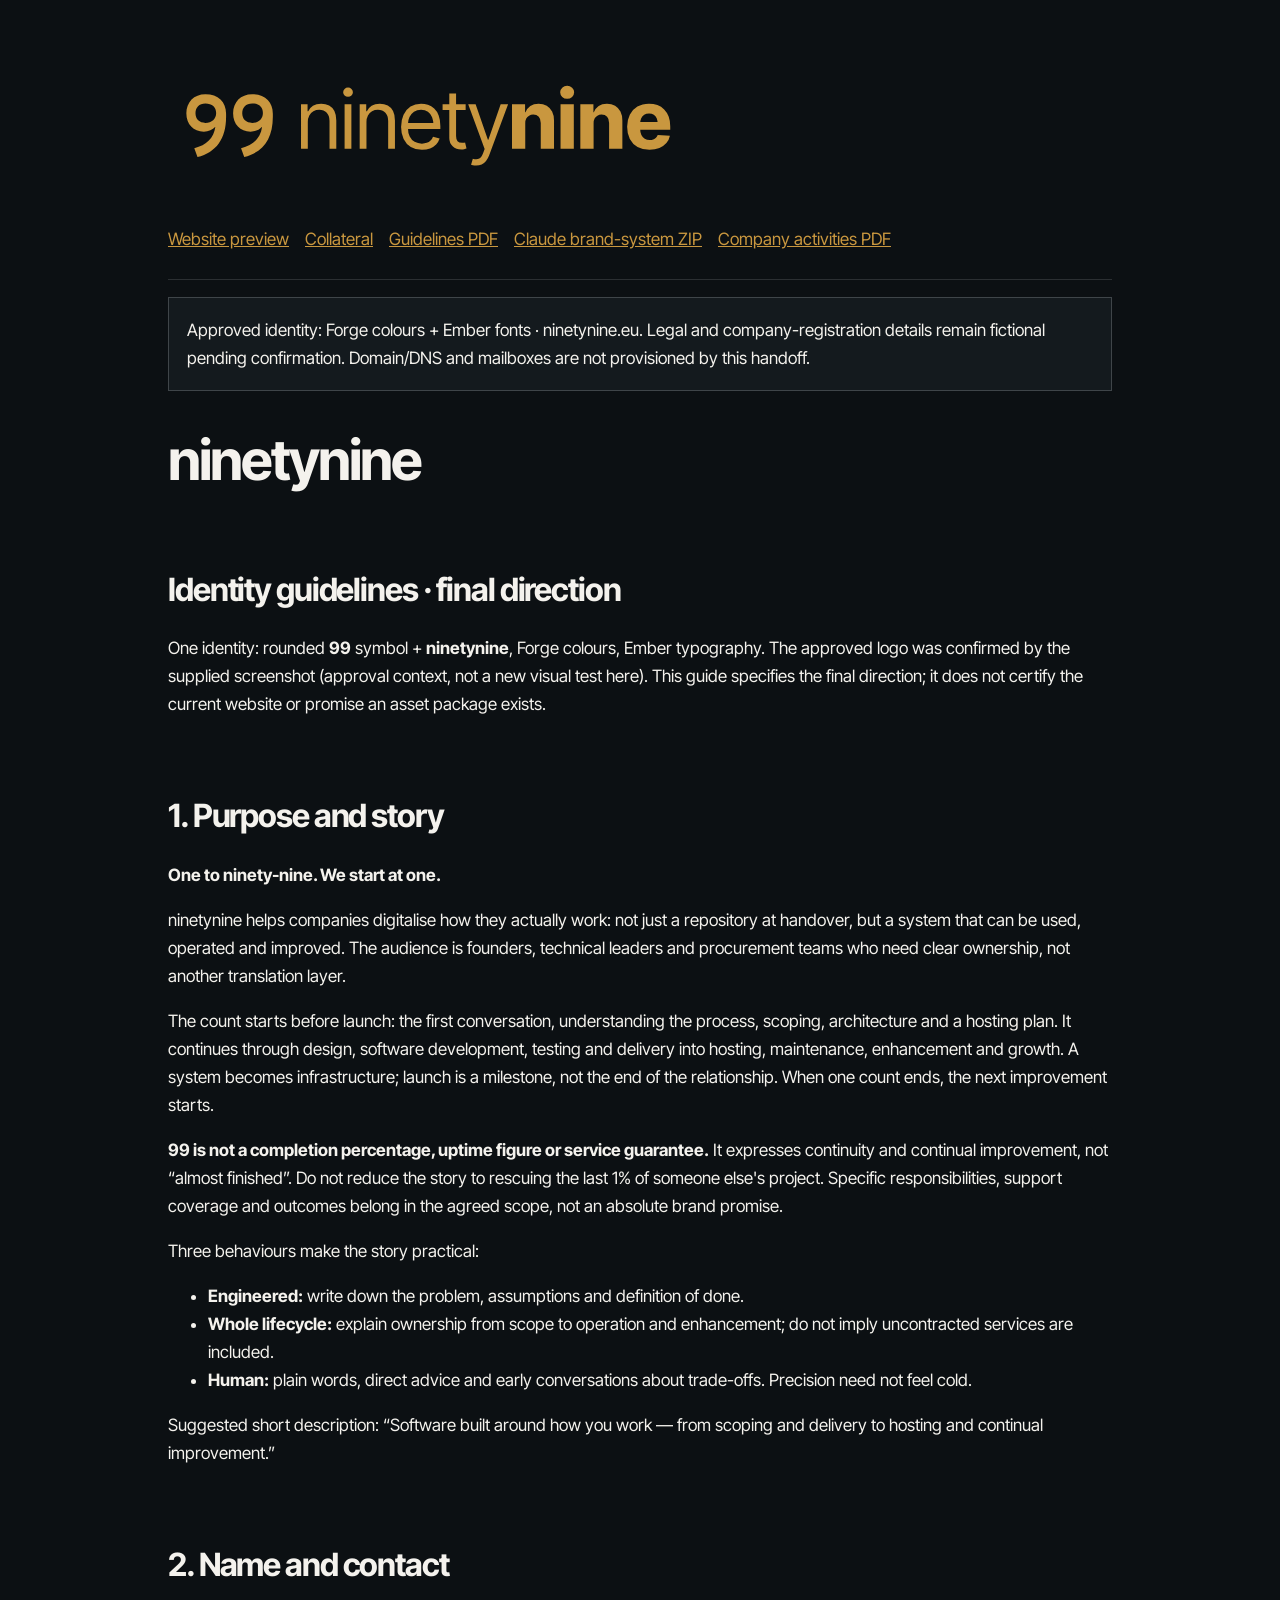
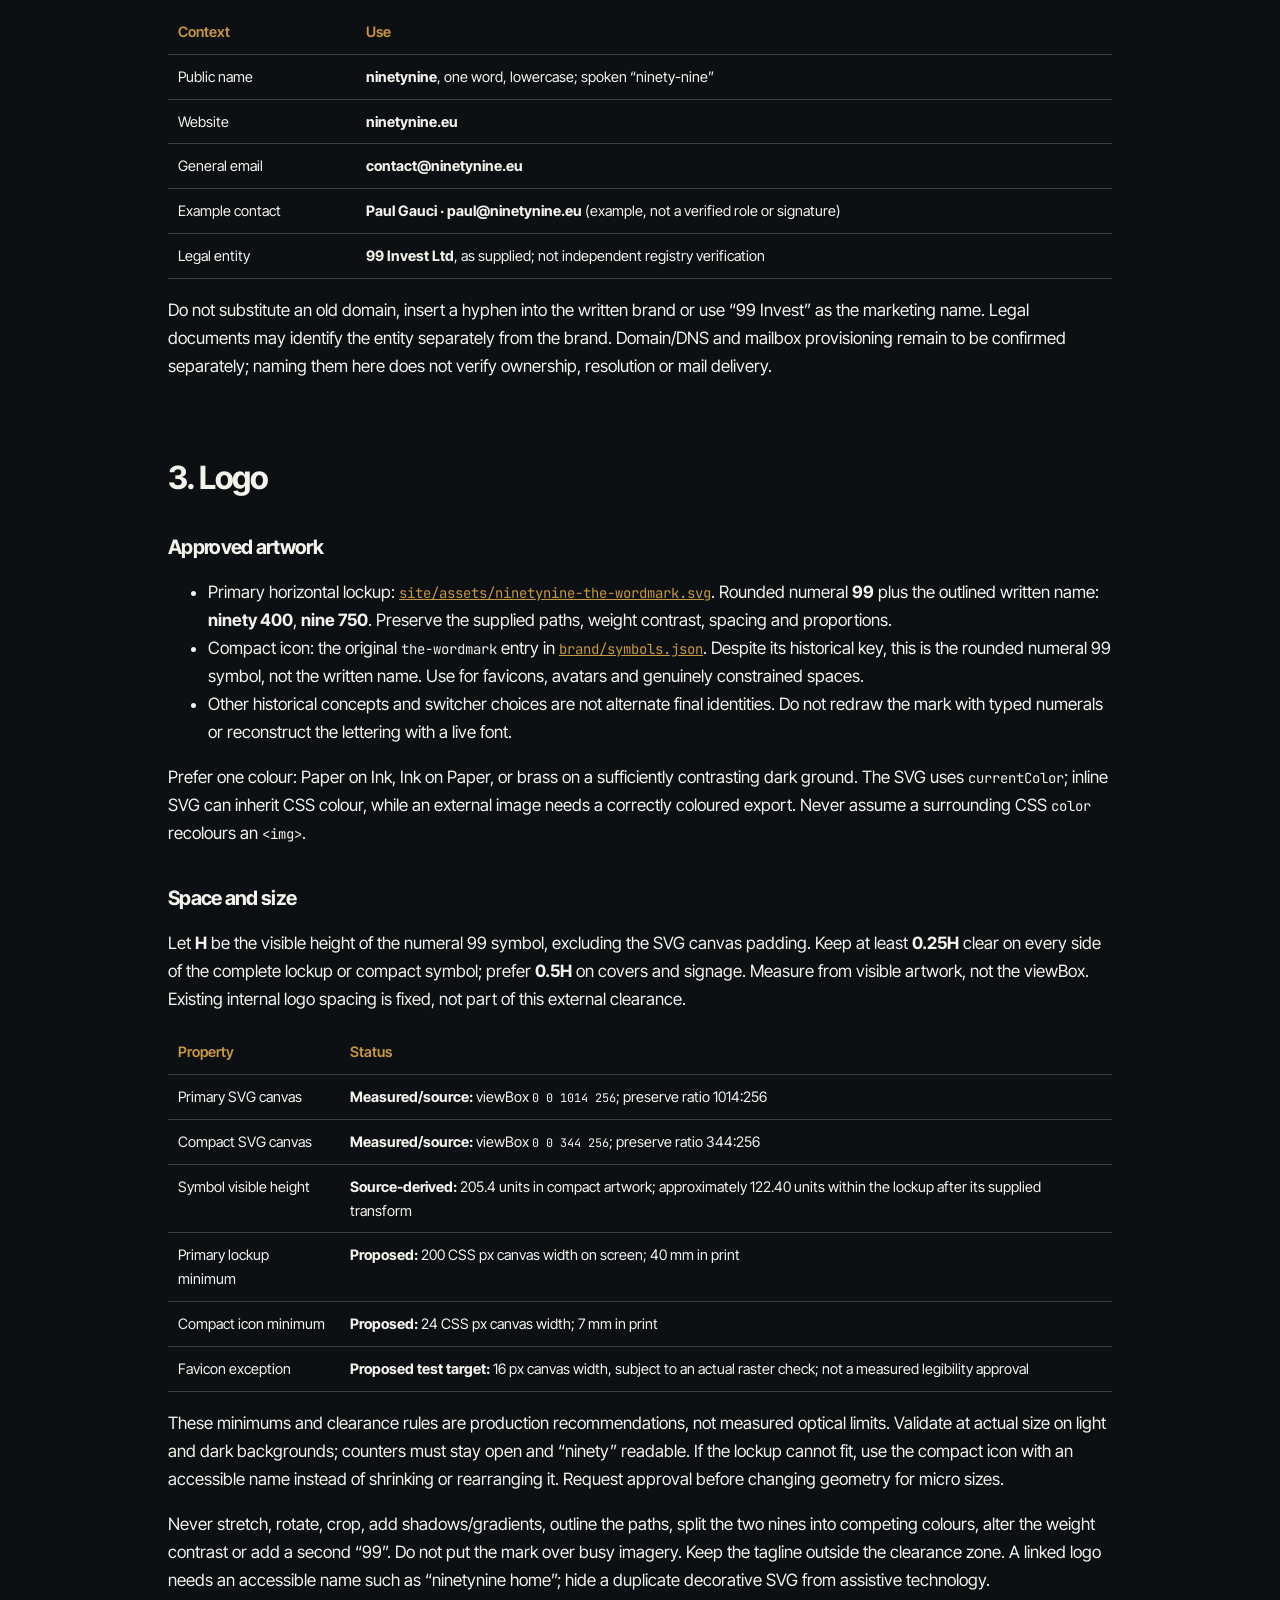
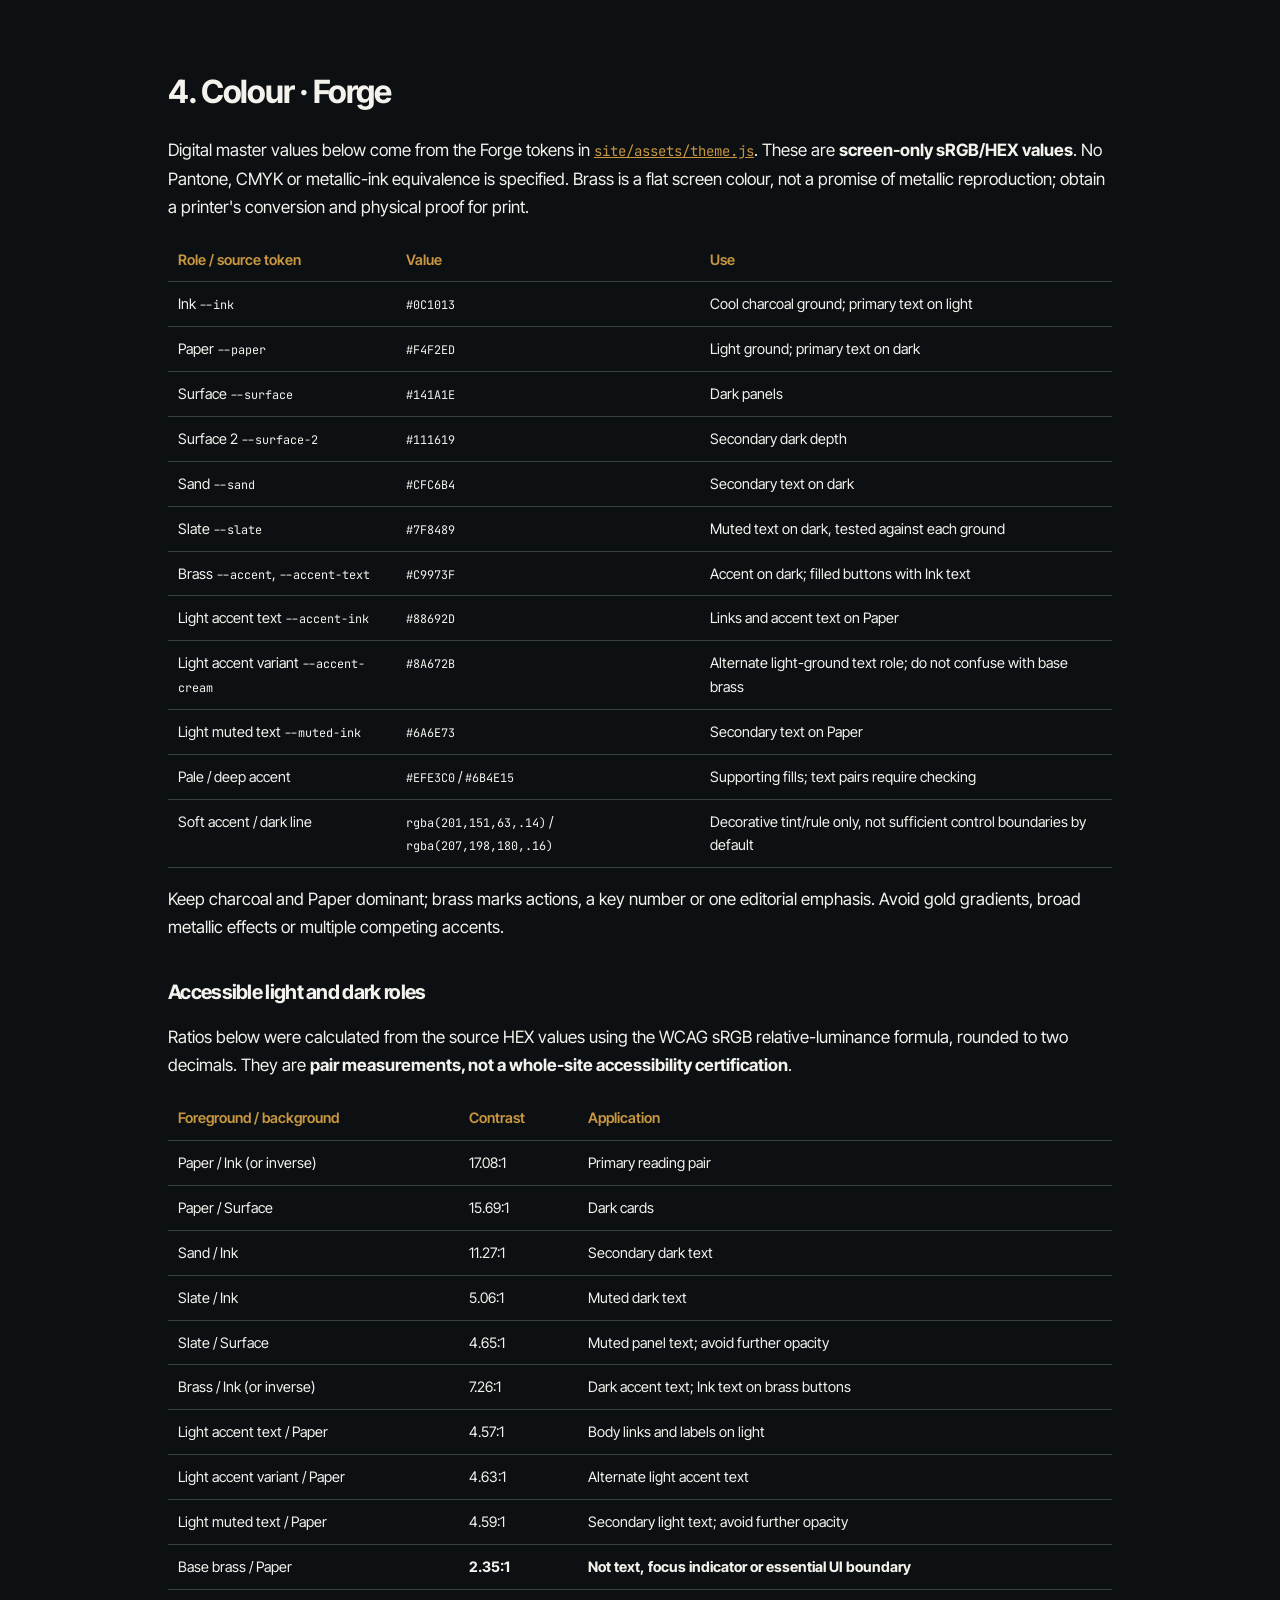
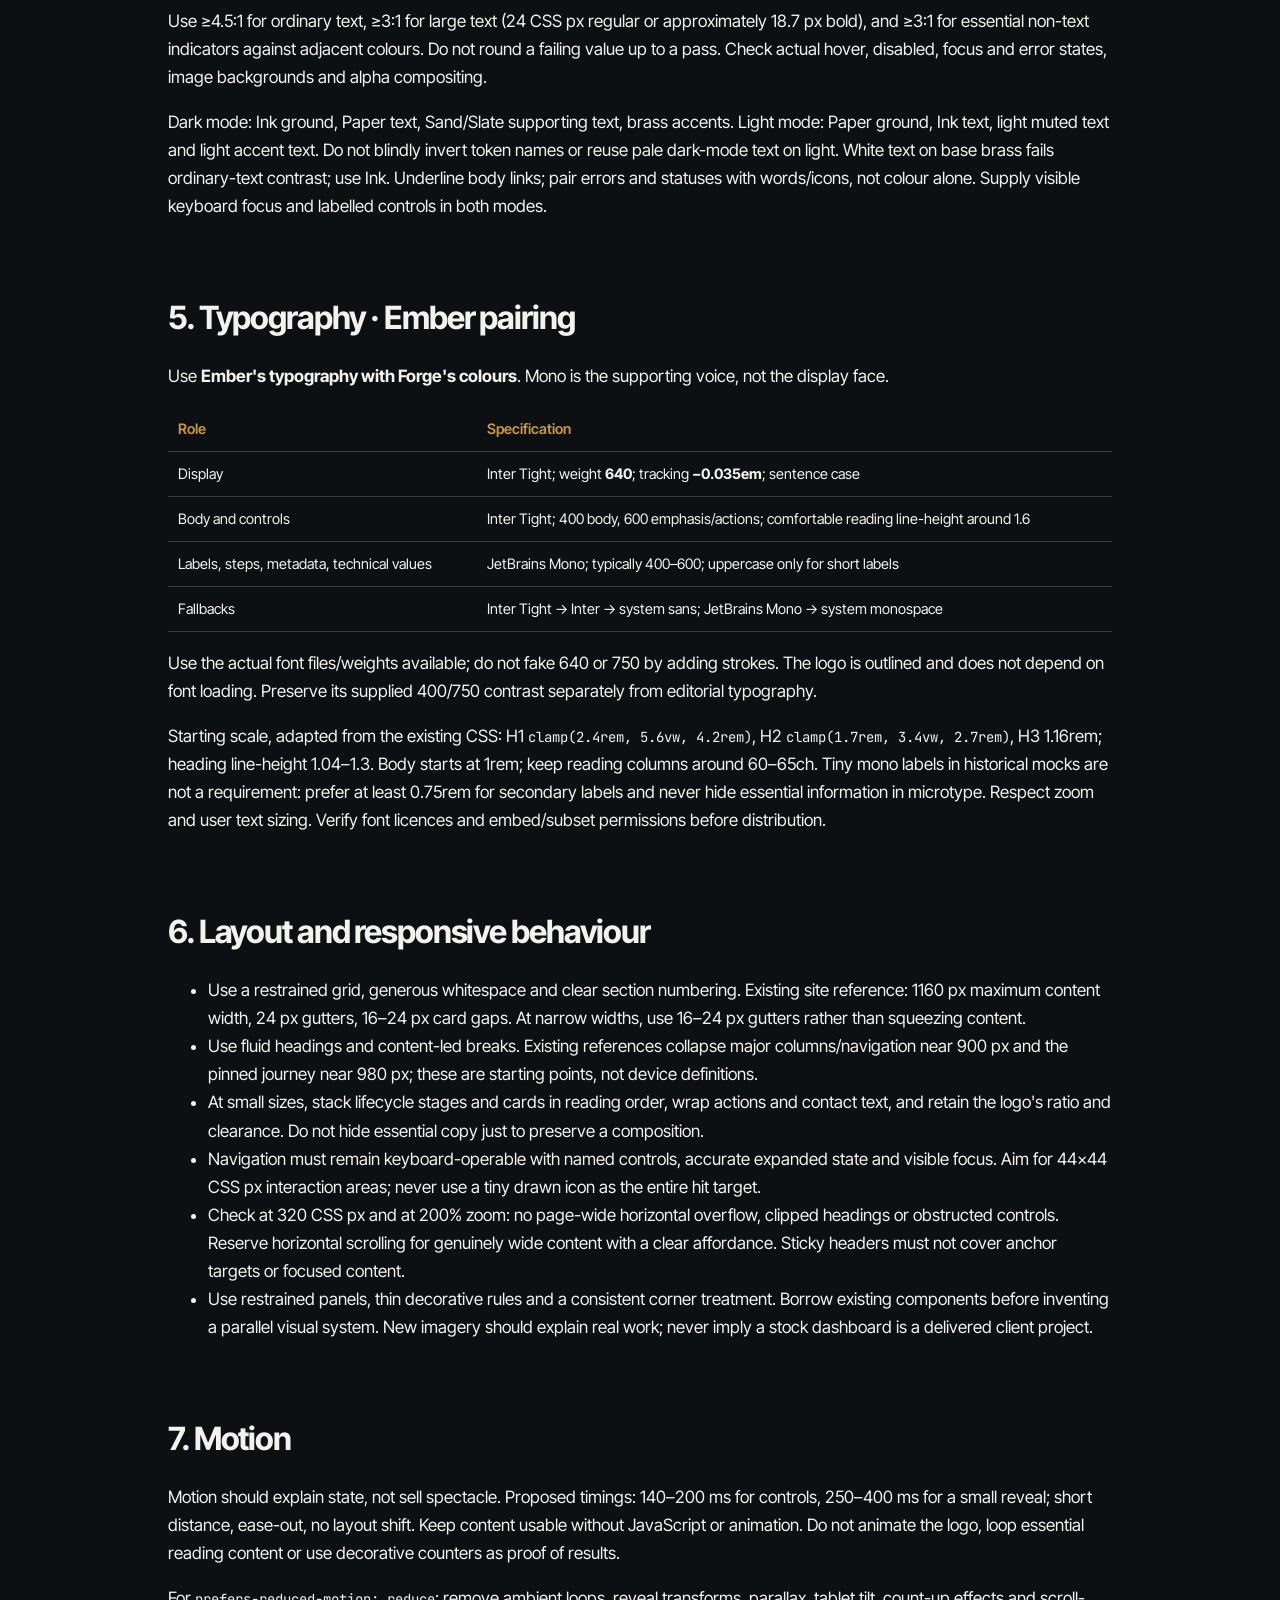
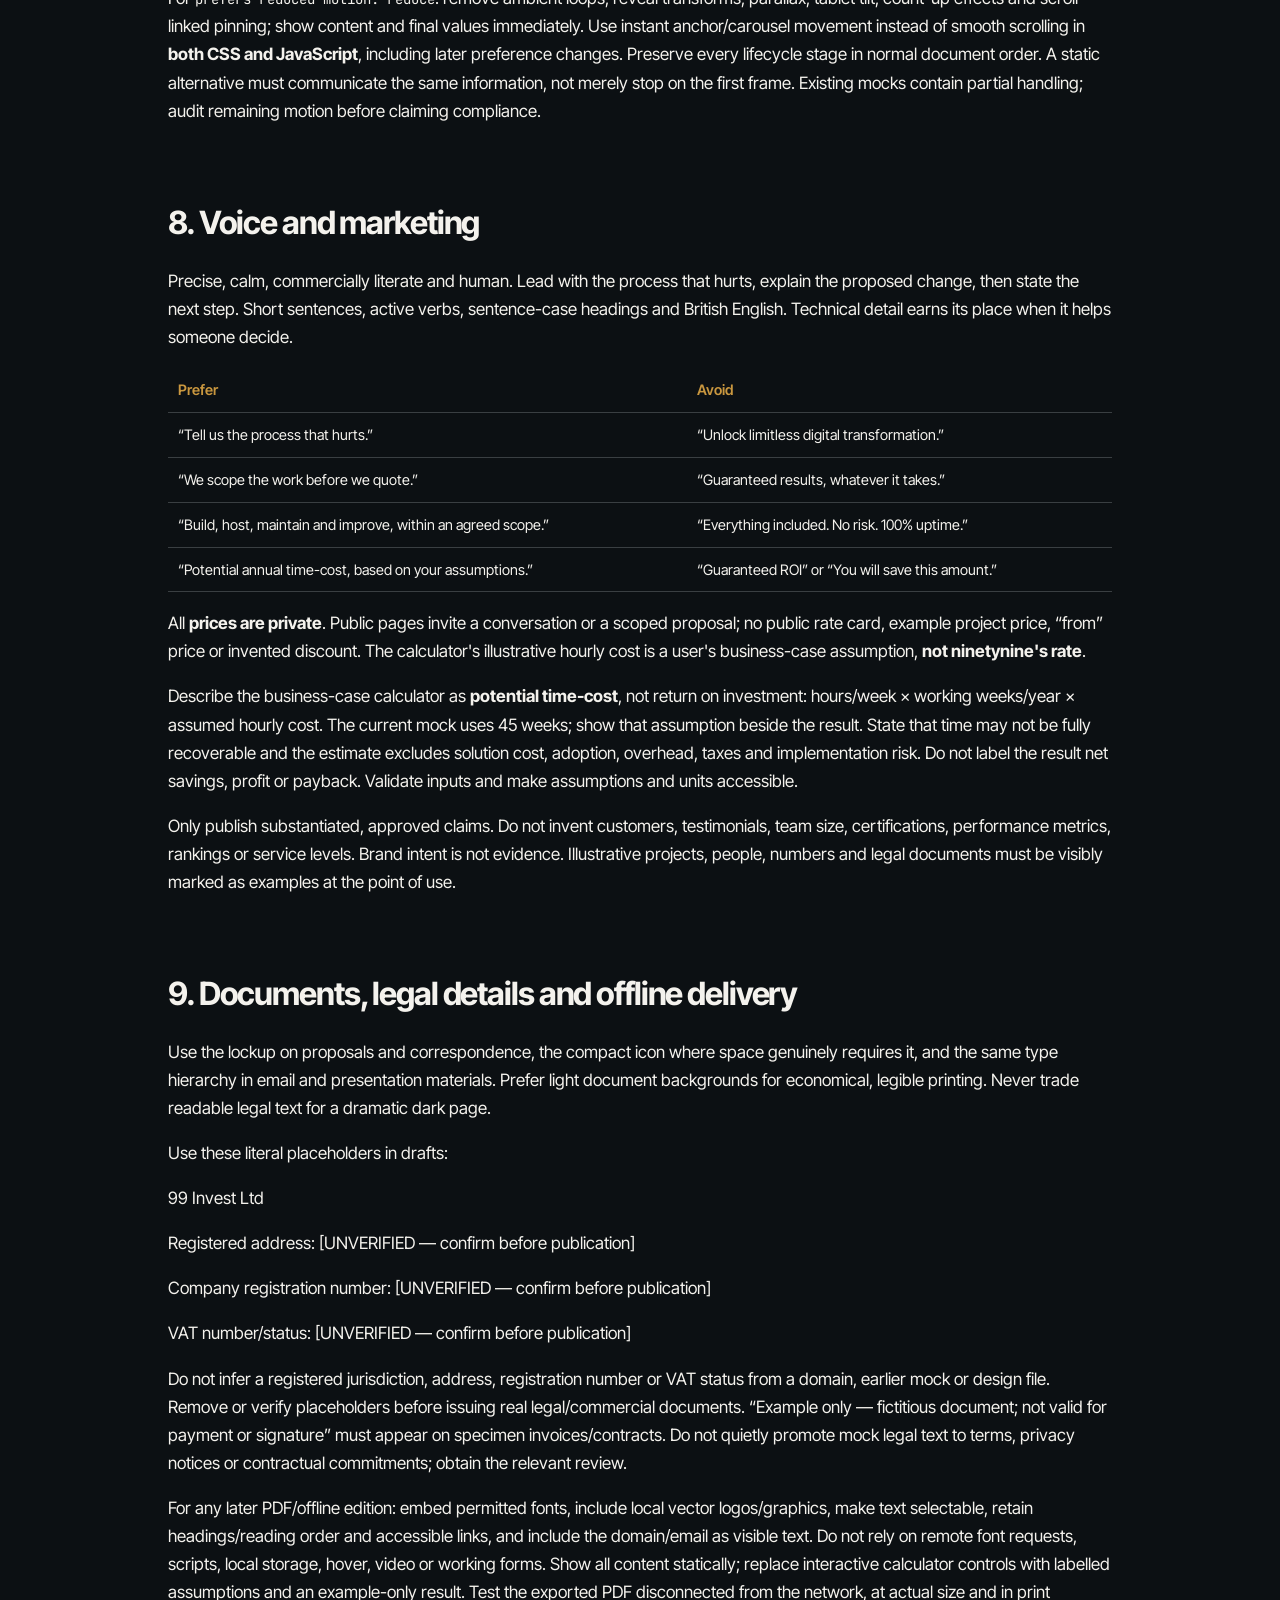
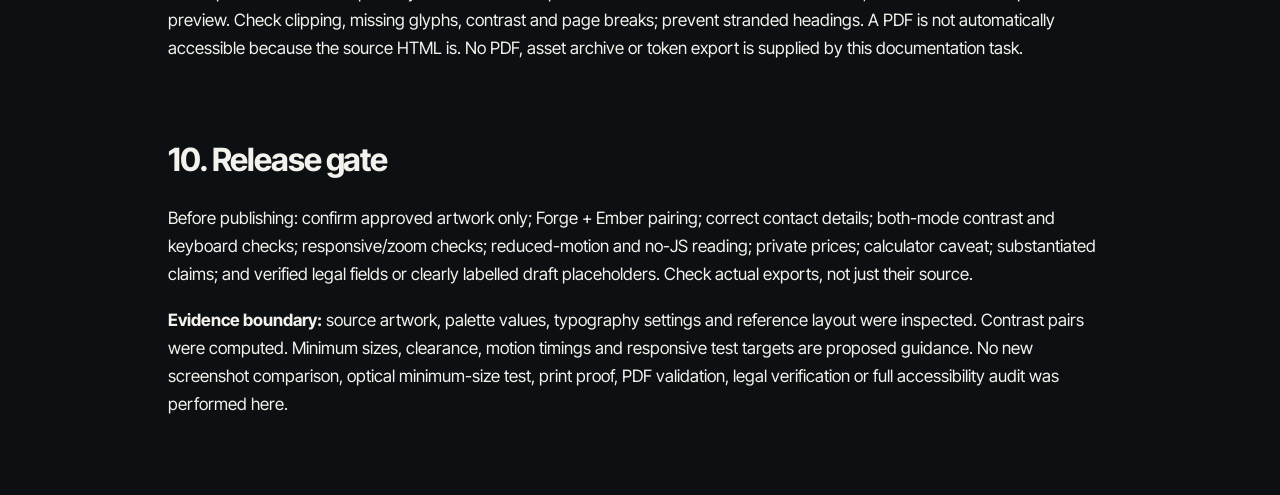
==== commit 5aac3cb7: "Finalise approved Forge+Ember identity, ninetynine.eu, collateral, guidelines and Claude brand syste" ====
--- a/site/index.html
+++ b/site/index.html
@@ -1,320 +1,128 @@
-<!doctype html>
-<html lang="en" data-package="ember">
-<head>
-<meta charset="utf-8"><meta name="viewport" content="width=device-width,initial-scale=1">
-<title>Brand book — 99</title>
-<meta name="description" content="The 99 brand book: story, palettes, logo directions, collateral and mock website — all live and switchable.">
-<meta property="og:type" content="website">
-<meta property="og:site_name" content="99">
-<meta property="og:title" content="Brand book — 99">
-<meta property="og:description" content="The 99 brand book: story, palettes, logo directions, collateral and mock website — all live and switchable.">
-<meta property="og:url" content="https://99-branding.agilexplus.dev/">
-<meta property="og:image" content="https://99-branding.agilexplus.dev/og-image.png">
-<meta name="twitter:card" content="summary_large_image">
-<meta name="twitter:title" content="Brand book — 99">
-<meta name="twitter:description" content="The 99 brand book: story, palettes, logo directions, collateral and mock website — all live and switchable.">
-<meta name="twitter:image" content="https://99-branding.agilexplus.dev/og-image.png">
-<link rel="preconnect" href="https://fonts.googleapis.com"><link rel="preconnect" href="https://fonts.gstatic.com" crossorigin>
-<link rel="stylesheet" href="https://fonts.googleapis.com/css2?family=Inter+Tight:wght@400;500;600;700&family=JetBrains+Mono:wght@400;600;700&family=Newsreader:opsz,wght@6..72,400;6..72,500;6..72;700&family=Space+Grotesk:wght@400;500;700&display=swap">
-<script src="assets/theme.js?v=1032fad3d8a3"></script>
-<link rel="stylesheet" href="assets/book.css?v=1032fad3d8a3">
-</head>
-<body>
-
-<div class="decisionbar"><div class="wrap">
-  <span class="sum">
-    <span>Logo <b id="sum-logo">—</b></span>
-    <span>Package <b id="sum-pkg">—</b></span>
-  </span>
-  <span class="spacer"></span>
-  <a class="btn btn-ghost" href="#submit">Review &amp; submit</a>
-  <a class="btn btn-accent" id="bar-submit" href="#submit" disabled>Submit choice</a>
-</div></div>
-
-<header class="book"><div class="wrap">
-  <p class="eyebrow">99 &nbsp;/&nbsp; brand book v1</p>
-  <h1>One to ninety-nine.<br><span class="dim">Choose the mark, choose the voice.</span></h1>
-  <p class="lede" style="margin-top:22px">Everything on this page is live. Switching a package re-skins the whole
-  document <em>and</em> the mock website below, because colour and type are one decision here, not two.</p>
-  <p class="small" style="margin-top:14px">Choose the mark and system from the control in the header, then scroll to
-  submit your choice. Everything on this page re-skins live.</p>
-</div></header>
-
-<section id="story"><div class="wrap">
-  <p class="eyebrow">01 — The story</p>
-  <h2>Most firms start counting at the launch.<br><span class="dim">We start at one.</span></h2>
-  <div class="two" style="margin-top:26px">
-    <div>
-      <p>Before the launch there is the first conversation, the scoping, the architecture, the hosting plan — the part
-      nobody is watching, and the part that decides whether the thing works at all.</p>
-      <p><strong>99 is the last number you need to count to.</strong> It is the point where a system stops being a
-      project and starts being infrastructure — and it is the point where most firms leave. We are not arriving there.
-      We were there at one, at forty, at ninety.</p>
-      <p>One to ninety-nine: scoping, software, hosting, improvement and growth. A small senior team, so nothing is
-      thrown over a wall — there is no wall. One accountable name for the whole count.</p>
-      <p>And when a count ends, the next one starts. Continual improvement is not an upsell; it is the next count.</p>
-      <p class="small">We never claim 100. Not because we are incomplete, but because there is always one more count
-      worth starting.</p>
-    </div>
-    <div>
-      <blockquote><p>For companies that want to digitalise how they actually work — and stay ahead of the ones that
-      won't — 99 is a small senior team that builds solutions right and improves them continually: scoping,
-      software, hosting, improvement and growth, under one accountable name.</p></blockquote>
-      <div class="pillars-stack" style="margin-top:26px">
-        <div class="pillar"><h3>Engineered</h3><p>Exactness is the argument. Drawn geometry, real numbers,
-        nothing decorative.</p></div>
-        <div class="pillar"><h3>Whole count</h3><p>Scope to enhancement, build to hosting. Nothing handed off,
-        nothing left at the launch.</p></div>
-        <div class="pillar"><h3>Human</h3><p>Precise never means cold. Sentence case, plain words, warm palette.</p></div>
-      </div>
-    </div>
-  </div>
-</div></section>
-
-<section id="logos"><div class="wrap">
-  <p class="eyebrow">02 — Logo directions</p>
-  <h2>Standalone logos &amp; paired lockups.<br><span class="dim">Pick one.</span></h2>
-  <p class="lede" style="margin-top:16px">Choose between the written name, <strong>ninetynine</strong>, and the compact
-  numeral-led marks. Choose the written name alone, a standalone symbol, or one of the four symbol-and-name lockups below. The written name is
-  especially clear in website headers and business documents; use a compact mark for tiny favicon sizes.</p>
-  <div class="logo-grid" style="margin-top:26px">
-      <button class="logo-card" type="button" data-logo="ninetynine" data-name="ninetynine"
-              data-recommended="false" aria-pressed="false">
-        <span class="tick">&#10003; chosen</span>
-        <div class="stage"><svg xmlns="http://www.w3.org/2000/svg" viewBox="0 0 1040 256" role="img" aria-label="ninetynine"><title>ninetynine — light ninety, bold nine</title><path fill="currentColor" data-part="ninety" data-weight="400" d="M38.37 118.2V190.82H20V70.01H37.72V89.03H39.45Q43.66 79.73 52.31 74.12Q60.95 68.5 74.68 68.5Q86.89 68.5 96.07 73.47Q105.26 78.44 110.39 88.54Q115.52 98.64 115.52 114.1V190.82H97.15V115.39Q97.15 101.24 89.7 93.19Q82.24 85.14 69.38 85.14Q60.52 85.14 53.5 89.03Q46.47 92.92 42.42 100.27Q38.37 107.61 38.37 118.2ZM138 190.82V70.01H156.37V190.82ZM147.29 49.91Q141.89 49.91 138 46.24Q134.11 42.56 134.11 37.38Q134.11 32.19 138 28.52Q141.89 24.84 147.29 24.84Q152.7 24.84 156.59 28.52Q160.48 32.19 160.48 37.38Q160.48 42.56 156.59 46.24Q152.7 49.91 147.29 49.91ZM197.22 118.2V190.82H178.85V70.01H196.57V89.03H198.3Q202.51 79.73 211.15 74.12Q219.8 68.5 233.52 68.5Q245.73 68.5 254.92 73.47Q264.1 78.44 269.24 88.54Q274.37 98.64 274.37 114.1V190.82H256V115.39Q256 101.24 248.54 93.19Q241.09 85.14 228.23 85.14Q219.37 85.14 212.34 89.03Q205.32 92.92 201.27 100.27Q197.22 107.61 197.22 118.2ZM347.42 193.41Q330.02 193.41 317.32 185.63Q304.62 177.85 297.82 163.86Q291.01 149.86 291.01 131.39Q291.01 112.8 297.71 98.64Q304.41 84.49 316.57 76.49Q328.72 68.5 345.04 68.5Q354.44 68.5 363.73 71.63Q373.03 74.76 380.64 81.79Q388.26 88.81 392.8 100.37Q397.34 111.94 397.34 128.79V136.79H304.19V120.8H387.29L378.75 126.85Q378.75 114.75 374.97 105.34Q371.19 95.94 363.68 90.54Q356.17 85.14 345.04 85.14Q333.91 85.14 325.97 90.59Q318.02 96.05 313.81 104.8Q309.6 113.56 309.6 123.61V134.2Q309.6 147.92 314.35 157.43Q319.1 166.94 327.64 171.85Q336.18 176.77 347.42 176.77Q354.66 176.77 360.6 174.66Q366.54 172.56 370.86 168.29Q375.19 164.02 377.46 157.75L395.39 162.94Q392.58 172.02 385.94 178.88Q379.29 185.74 369.46 189.58Q359.63 193.41 347.42 193.41ZM465.85 70.01V85.79H403.39V70.01ZM421.54 41.27H439.91V156.24Q439.91 165.64 443.8 170.02Q447.69 174.39 456.12 174.39Q457.96 174.39 459.96 174.18Q461.96 173.96 464.33 173.53L468.22 190.17Q465.63 191.14 461.9 191.74Q458.18 192.33 454.39 192.33Q439.81 192.33 430.67 183.69Q421.54 175.04 421.54 161.21ZM494.16 235.99Q489.4 236.09 485.73 235.34Q482.06 234.58 480.54 233.83L485.3 217.62L487.13 218.05Q496.43 220.21 502.75 217.13Q509.07 214.05 513.83 200.98L517.28 191.47L472.76 70.01H492.86L526.14 166.4H527.44L560.72 70.01H580.82L529.6 208.32Q526.14 217.72 521.07 223.88Q515.99 230.04 509.29 233.01Q502.59 235.99 494.16 235.99Z"/><path fill="currentColor" data-part="nine" data-weight="750" d="M627.29 121.53V190.82H591.37V70.01H626.79V91.9H627.91Q631.98 81.02 640.96 74.76Q649.95 68.5 663.44 68.5Q676.11 68.5 685.48 74.07Q694.86 79.65 700.03 89.87Q705.2 100.08 705.2 113.95V190.82H669.28V120.69Q669.28 110.16 663.86 104.16Q658.45 98.15 648.84 98.15Q642.48 98.15 637.61 100.94Q632.74 103.73 630.01 108.93Q627.29 114.12 627.29 121.53ZM722.87 190.82V70.01H758.79V190.82ZM740.79 55.36Q732.97 55.36 727.41 50.18Q721.86 44.99 721.86 37.68Q721.86 30.3 727.41 25.15Q732.97 20 740.79 20Q748.61 20 754.17 25.15Q759.72 30.3 759.72 37.64Q759.72 44.98 754.17 50.17Q748.61 55.36 740.79 55.36ZM812.39 121.53V190.82H776.47V70.01H811.89V91.9H813.02Q817.08 81.02 826.06 74.76Q835.05 68.5 848.55 68.5Q861.21 68.5 870.58 74.07Q879.96 79.65 885.13 89.87Q890.3 100.08 890.3 113.95V190.82H854.38V120.69Q854.38 110.16 848.97 104.16Q843.55 98.15 833.95 98.15Q827.58 98.15 822.71 100.94Q817.85 103.73 815.12 108.93Q812.39 114.12 812.39 121.53ZM963.69 193.11Q944.93 193.11 931.33 185.59Q917.72 178.08 910.46 164.12Q903.2 150.17 903.2 130.93Q903.2 112.27 910.47 98.23Q917.74 84.19 930.99 76.34Q944.24 68.5 962.22 68.5Q974.65 68.5 985.19 72.42Q995.73 76.35 1003.54 84.09Q1011.35 91.84 1015.66 103.32Q1019.97 114.81 1019.97 130V139.36H916.54V117.92H1002.73L985.95 123.22Q985.95 114.44 983.3 108.11Q980.66 101.77 975.45 98.29Q970.25 94.82 962.53 94.82Q954.8 94.82 949.47 98.31Q944.13 101.8 941.36 107.94Q938.58 114.09 938.58 122.24V137.52Q938.58 146.63 941.78 153.19Q944.99 159.75 950.8 163.27Q956.61 166.79 964.3 166.79Q969.57 166.79 973.89 165.28Q978.2 163.78 981.32 160.84Q984.43 157.89 986.02 153.67L1019.08 155.22Q1016.8 166.72 1009.55 175.25Q1002.3 183.77 990.69 188.44Q979.08 193.11 963.69 193.11Z"/></svg>
-</div>
-        <div class="nm"><b>ninetynine</b><span>Mixed-weight wordmark · written name</span></div>
-        <p><strong style="color:var(--sand);font-weight:600">The name written in full: approachable, clear and quietly confident.</strong> Light “ninety” (400) and bold “nine” (750), outlined as vector paths. It stands alone—no duplicate 99 or symbol. Best from 100 px wide; use a compact mark for favicons.</p>
-      </button>
-      <button class="logo-card" type="button" data-logo="the-sign" data-name="The Sign"
-              data-recommended="true" aria-pressed="false">
-        <span class="tick">&#10003; chosen</span>
-        <div class="stage"><svg viewBox="0 0 256 256" aria-hidden="true"><g fill="currentColor"><circle cx="78" cy="98" r="42"/><circle cx="178" cy="98" r="42"/><path d="M120 98C120 150.5 109.5 179.9 59.1 198.8L51.75 186.07C86.4 168.56 99 148.4 78 98Z"/><path d="M220 98C220 150.5 209.5 179.9 159.1 198.8L151.75 186.07C186.4 168.56 199 148.4 178 98Z"/></g></svg></div>
-        <div class="nm"><b>The Sign</b><span>Idea-led · typographic</span></div>
-        <p><strong style="color:var(--sand);font-weight:600">A closing quotation mark is a 99 — the sign that ends the statement.</strong> The name and the symbol are the same object, so a lockup never repeats “9 + 99”. A compact option for small spaces.</p>
-      </button>
-      <button class="logo-card" type="button" data-logo="the-wordmark" data-name="The Wordmark"
-              data-recommended="false" aria-pressed="false">
-        <span class="tick">&#10003; chosen</span>
-        <div class="stage"><svg viewBox="0 0 344 256" aria-hidden="true"><path fill="currentColor" fill-rule="evenodd" transform="translate(28 15) scale(1.3)" d="M52 8 C23 8 4 28 4 56 C4 84 22 102 48 102 C60 102 70 98 77 90 C73 119 55 136 24 144 L32 166 C79 154 104 120 104 65 V57 C104 27 84 8 52 8 Z M52 31 C36 31 27 41 27 56 C27 71 37 80 52 80 C68 80 79 70 79 55 C79 40 69 31 52 31 Z"/><path fill="currentColor" fill-rule="evenodd" transform="translate(181 15) scale(1.3)" d="M52 8 C23 8 4 28 4 56 C4 84 22 102 48 102 C60 102 70 98 77 90 C73 119 55 136 24 144 L32 166 C79 154 104 120 104 65 V57 C104 27 84 8 52 8 Z M52 31 C36 31 27 41 27 56 C27 71 37 80 52 80 C68 80 79 70 79 55 C79 40 69 31 52 31 Z"/></svg></div>
-        <div class="nm"><b>The Wordmark</b><span>Craft-led · custom numerals</span></div>
-        <p><strong style="color:var(--sand);font-weight:600">Two drawn numerals: round bowls, decisive swept tails, flat-cut terminals.</strong> The plainest reading of the name and the warmest. Nothing to decode.</p>
-      </button>
-      <button class="logo-card" type="button" data-logo="the-sign-off" data-name="Sign-off"
-              data-recommended="false" aria-pressed="false">
-        <span class="tick">&#10003; chosen</span>
-        <div class="stage"><svg viewBox="0 0 256 256" aria-hidden="true"><path fill="currentColor" fill-rule="evenodd" d="M28 92a46 46 0 1 0 92 0a46 46 0 1 0 -92 0Z M52 92a22 22 0 1 0 44 0a22 22 0 1 0 -44 0Z"/><path fill="currentColor" d="M96 92h24v80h-24Z"/><path fill="currentColor" fill-rule="evenodd" d="M136 92a46 46 0 1 0 92 0a46 46 0 1 0 -92 0Z M160 92a22 22 0 1 0 44 0a22 22 0 1 0 -44 0Z"/><path fill="currentColor" d="M204 92H228V192A24 24 0 0 1 204 216H28V192H204Z"/></svg></div>
-        <div class="nm"><b>Sign-off</b><span>Craft-led · underlined numerals</span></div>
-        <p><strong style="color:var(--sand);font-weight:600">The last stroke keeps going and underlines both numerals: underlined, then signed off.</strong> Ends on a line rather than a curve. Shares a role with The Wordmark — take one of the two.</p>
-      </button>
-      <button class="logo-card" type="button" data-logo="the-seal" data-name="The Seal"
-              data-recommended="false" aria-pressed="false">
-        <span class="tick">&#10003; chosen</span>
-        <div class="stage"><svg viewBox="0 0 256 256" aria-hidden="true"><path fill="currentColor" fill-rule="evenodd" d="M 52 24 H 204 L 232 52 V 204 L 204 232 H 52 L 24 204 V 52 Z M 56 52 H 104 L 116 64 V 192 L 104 204 H 56 L 80 180 H 92 V 136 H 56 L 44 124 V 64 Z M 68 76 H 92 V 112 H 68 Z M 152 52 H 200 L 212 64 V 192 L 200 204 H 152 L 176 180 H 188 V 136 H 152 L 140 124 V 64 Z M 164 76 H 188 V 112 H 164 Z"/></svg></div>
-        <div class="nm"><b>The Seal</b><span>Strategy-led · emblem</span></div>
-        <p><strong style="color:var(--sand);font-weight:600">Two negative-space 9s carved through one solid chamfered monolith.</strong> Reads as finished and sealed. Works as an app icon or a stamp with no container; needs a small-size cut below 24 px.</p>
-      </button>
-      <button class="logo-card" type="button" data-logo="ninetynine-the-sign" data-name="The Sign + ninetynine"
-              data-recommended="false" aria-pressed="false">
-        <span class="tick">&#10003; chosen</span>
-        <div class="stage"><svg xmlns="http://www.w3.org/2000/svg" viewBox="0 0 1014 256" role="img" aria-label="ninetynine"><title>the-sign + ninetynine</title><g transform="translate(16.10 25.60) scale(0.8000)"><g fill="currentColor"><circle cx="78" cy="98" r="42" /><circle cx="178" cy="98" r="42" /><path d="M120 98C120 150.5 109.5 179.9 59.1 198.8L51.75 186.07C86.4 168.56 99 148.4 78 98Z" /><path d="M220 98C220 150.5 209.5 179.9 159.1 198.8L151.75 186.07C186.4 168.56 199 148.4 178 98Z" /></g></g><g transform="translate(245 35.84) scale(.72)"><path xmlns="http://www.w3.org/2000/svg" fill="currentColor" data-part="ninety" data-weight="400" d="M38.37 118.2V190.82H20V70.01H37.72V89.03H39.45Q43.66 79.73 52.31 74.12Q60.95 68.5 74.68 68.5Q86.89 68.5 96.07 73.47Q105.26 78.44 110.39 88.54Q115.52 98.64 115.52 114.1V190.82H97.15V115.39Q97.15 101.24 89.7 93.19Q82.24 85.14 69.38 85.14Q60.52 85.14 53.5 89.03Q46.47 92.92 42.42 100.27Q38.37 107.61 38.37 118.2ZM138 190.82V70.01H156.37V190.82ZM147.29 49.91Q141.89 49.91 138 46.24Q134.11 42.56 134.11 37.38Q134.11 32.19 138 28.52Q141.89 24.84 147.29 24.84Q152.7 24.84 156.59 28.52Q160.48 32.19 160.48 37.38Q160.48 42.56 156.59 46.24Q152.7 49.91 147.29 49.91ZM197.22 118.2V190.82H178.85V70.01H196.57V89.03H198.3Q202.51 79.73 211.15 74.12Q219.8 68.5 233.52 68.5Q245.73 68.5 254.92 73.47Q264.1 78.44 269.24 88.54Q274.37 98.64 274.37 114.1V190.82H256V115.39Q256 101.24 248.54 93.19Q241.09 85.14 228.23 85.14Q219.37 85.14 212.34 89.03Q205.32 92.92 201.27 100.27Q197.22 107.61 197.22 118.2ZM347.42 193.41Q330.02 193.41 317.32 185.63Q304.62 177.85 297.82 163.86Q291.01 149.86 291.01 131.39Q291.01 112.8 297.71 98.64Q304.41 84.49 316.57 76.49Q328.72 68.5 345.04 68.5Q354.44 68.5 363.73 71.63Q373.03 74.76 380.64 81.79Q388.26 88.81 392.8 100.37Q397.34 111.94 397.34 128.79V136.79H304.19V120.8H387.29L378.75 126.85Q378.75 114.75 374.97 105.34Q371.19 95.94 363.68 90.54Q356.17 85.14 345.04 85.14Q333.91 85.14 325.97 90.59Q318.02 96.05 313.81 104.8Q309.6 113.56 309.6 123.61V134.2Q309.6 147.92 314.35 157.43Q319.1 166.94 327.64 171.85Q336.18 176.77 347.42 176.77Q354.66 176.77 360.6 174.66Q366.54 172.56 370.86 168.29Q375.19 164.02 377.46 157.75L395.39 162.94Q392.58 172.02 385.94 178.88Q379.29 185.74 369.46 189.58Q359.63 193.41 347.42 193.41ZM465.85 70.01V85.79H403.39V70.01ZM421.54 41.27H439.91V156.24Q439.91 165.64 443.8 170.02Q447.69 174.39 456.12 174.39Q457.96 174.39 459.96 174.18Q461.96 173.96 464.33 173.53L468.22 190.17Q465.63 191.14 461.9 191.74Q458.18 192.33 454.39 192.33Q439.81 192.33 430.67 183.69Q421.54 175.04 421.54 161.21ZM494.16 235.99Q489.4 236.09 485.73 235.34Q482.06 234.58 480.54 233.83L485.3 217.62L487.13 218.05Q496.43 220.21 502.75 217.13Q509.07 214.05 513.83 200.98L517.28 191.47L472.76 70.01H492.86L526.14 166.4H527.44L560.72 70.01H580.82L529.6 208.32Q526.14 217.72 521.07 223.88Q515.99 230.04 509.29 233.01Q502.59 235.99 494.16 235.99Z" /><path xmlns="http://www.w3.org/2000/svg" fill="currentColor" data-part="nine" data-weight="750" d="M627.29 121.53V190.82H591.37V70.01H626.79V91.9H627.91Q631.98 81.02 640.96 74.76Q649.95 68.5 663.44 68.5Q676.11 68.5 685.48 74.07Q694.86 79.65 700.03 89.87Q705.2 100.08 705.2 113.95V190.82H669.28V120.69Q669.28 110.16 663.86 104.16Q658.45 98.15 648.84 98.15Q642.48 98.15 637.61 100.94Q632.74 103.73 630.01 108.93Q627.29 114.12 627.29 121.53ZM722.87 190.82V70.01H758.79V190.82ZM740.79 55.36Q732.97 55.36 727.41 50.18Q721.86 44.99 721.86 37.68Q721.86 30.3 727.41 25.15Q732.97 20 740.79 20Q748.61 20 754.17 25.15Q759.72 30.3 759.72 37.64Q759.72 44.98 754.17 50.17Q748.61 55.36 740.79 55.36ZM812.39 121.53V190.82H776.47V70.01H811.89V91.9H813.02Q817.08 81.02 826.06 74.76Q835.05 68.5 848.55 68.5Q861.21 68.5 870.58 74.07Q879.96 79.65 885.13 89.87Q890.3 100.08 890.3 113.95V190.82H854.38V120.69Q854.38 110.16 848.97 104.16Q843.55 98.15 833.95 98.15Q827.58 98.15 822.71 100.94Q817.85 103.73 815.12 108.93Q812.39 114.12 812.39 121.53ZM963.69 193.11Q944.93 193.11 931.33 185.59Q917.72 178.08 910.46 164.12Q903.2 150.17 903.2 130.93Q903.2 112.27 910.47 98.23Q917.74 84.19 930.99 76.34Q944.24 68.5 962.22 68.5Q974.65 68.5 985.19 72.42Q995.73 76.35 1003.54 84.09Q1011.35 91.84 1015.66 103.32Q1019.97 114.81 1019.97 130V139.36H916.54V117.92H1002.73L985.95 123.22Q985.95 114.44 983.3 108.11Q980.66 101.77 975.45 98.29Q970.25 94.82 962.53 94.82Q954.8 94.82 949.47 98.31Q944.13 101.8 941.36 107.94Q938.58 114.09 938.58 122.24V137.52Q938.58 146.63 941.78 153.19Q944.99 159.75 950.8 163.27Q956.61 166.79 964.3 166.79Q969.57 166.79 973.89 165.28Q978.2 163.78 981.32 160.84Q984.43 157.89 986.02 153.67L1019.08 155.22Q1016.8 166.72 1009.55 175.25Q1002.3 183.77 990.69 188.44Q979.08 193.11 963.69 193.11Z" /></g></svg>
-</div>
-        <div class="nm"><b>The Sign + ninetynine</b><span>Symbol + mixed-weight wordmark</span></div>
-        <p><strong style="color:var(--sand);font-weight:600">The familiar symbol beside the full written name: light ninety, bold nine.</strong> A horizontal lockup for websites, business cards and document headers. Standalone versions remain available for compact spaces.</p>
-      </button>
-      <button class="logo-card" type="button" data-logo="ninetynine-the-wordmark" data-name="Wordmark + ninetynine"
-              data-recommended="false" aria-pressed="false">
-        <span class="tick">&#10003; chosen</span>
-        <div class="stage"><svg xmlns="http://www.w3.org/2000/svg" viewBox="0 0 1014 256" role="img" aria-label="ninetynine"><title>the-wordmark + ninetynine</title><g transform="translate(16.00 51.72) scale(0.5959)"><path fill="currentColor" fill-rule="evenodd" transform="translate(28 15) scale(1.3)" d="M52 8 C23 8 4 28 4 56 C4 84 22 102 48 102 C60 102 70 98 77 90 C73 119 55 136 24 144 L32 166 C79 154 104 120 104 65 V57 C104 27 84 8 52 8 Z M52 31 C36 31 27 41 27 56 C27 71 37 80 52 80 C68 80 79 70 79 55 C79 40 69 31 52 31 Z" /><path fill="currentColor" fill-rule="evenodd" transform="translate(181 15) scale(1.3)" d="M52 8 C23 8 4 28 4 56 C4 84 22 102 48 102 C60 102 70 98 77 90 C73 119 55 136 24 144 L32 166 C79 154 104 120 104 65 V57 C104 27 84 8 52 8 Z M52 31 C36 31 27 41 27 56 C27 71 37 80 52 80 C68 80 79 70 79 55 C79 40 69 31 52 31 Z" /></g><g transform="translate(245 35.84) scale(.72)"><path xmlns="http://www.w3.org/2000/svg" fill="currentColor" data-part="ninety" data-weight="400" d="M38.37 118.2V190.82H20V70.01H37.72V89.03H39.45Q43.66 79.73 52.31 74.12Q60.95 68.5 74.68 68.5Q86.89 68.5 96.07 73.47Q105.26 78.44 110.39 88.54Q115.52 98.64 115.52 114.1V190.82H97.15V115.39Q97.15 101.24 89.7 93.19Q82.24 85.14 69.38 85.14Q60.52 85.14 53.5 89.03Q46.47 92.92 42.42 100.27Q38.37 107.61 38.37 118.2ZM138 190.82V70.01H156.37V190.82ZM147.29 49.91Q141.89 49.91 138 46.24Q134.11 42.56 134.11 37.38Q134.11 32.19 138 28.52Q141.89 24.84 147.29 24.84Q152.7 24.84 156.59 28.52Q160.48 32.19 160.48 37.38Q160.48 42.56 156.59 46.24Q152.7 49.91 147.29 49.91ZM197.22 118.2V190.82H178.85V70.01H196.57V89.03H198.3Q202.51 79.73 211.15 74.12Q219.8 68.5 233.52 68.5Q245.73 68.5 254.92 73.47Q264.1 78.44 269.24 88.54Q274.37 98.64 274.37 114.1V190.82H256V115.39Q256 101.24 248.54 93.19Q241.09 85.14 228.23 85.14Q219.37 85.14 212.34 89.03Q205.32 92.92 201.27 100.27Q197.22 107.61 197.22 118.2ZM347.42 193.41Q330.02 193.41 317.32 185.63Q304.62 177.85 297.82 163.86Q291.01 149.86 291.01 131.39Q291.01 112.8 297.71 98.64Q304.41 84.49 316.57 76.49Q328.72 68.5 345.04 68.5Q354.44 68.5 363.73 71.63Q373.03 74.76 380.64 81.79Q388.26 88.81 392.8 100.37Q397.34 111.94 397.34 128.79V136.79H304.19V120.8H387.29L378.75 126.85Q378.75 114.75 374.97 105.34Q371.19 95.94 363.68 90.54Q356.17 85.14 345.04 85.14Q333.91 85.14 325.97 90.59Q318.02 96.05 313.81 104.8Q309.6 113.56 309.6 123.61V134.2Q309.6 147.92 314.35 157.43Q319.1 166.94 327.64 171.85Q336.18 176.77 347.42 176.77Q354.66 176.77 360.6 174.66Q366.54 172.56 370.86 168.29Q375.19 164.02 377.46 157.75L395.39 162.94Q392.58 172.02 385.94 178.88Q379.29 185.74 369.46 189.58Q359.63 193.41 347.42 193.41ZM465.85 70.01V85.79H403.39V70.01ZM421.54 41.27H439.91V156.24Q439.91 165.64 443.8 170.02Q447.69 174.39 456.12 174.39Q457.96 174.39 459.96 174.18Q461.96 173.96 464.33 173.53L468.22 190.17Q465.63 191.14 461.9 191.74Q458.18 192.33 454.39 192.33Q439.81 192.33 430.67 183.69Q421.54 175.04 421.54 161.21ZM494.16 235.99Q489.4 236.09 485.73 235.34Q482.06 234.58 480.54 233.83L485.3 217.62L487.13 218.05Q496.43 220.21 502.75 217.13Q509.07 214.05 513.83 200.98L517.28 191.47L472.76 70.01H492.86L526.14 166.4H527.44L560.72 70.01H580.82L529.6 208.32Q526.14 217.72 521.07 223.88Q515.99 230.04 509.29 233.01Q502.59 235.99 494.16 235.99Z" /><path xmlns="http://www.w3.org/2000/svg" fill="currentColor" data-part="nine" data-weight="750" d="M627.29 121.53V190.82H591.37V70.01H626.79V91.9H627.91Q631.98 81.02 640.96 74.76Q649.95 68.5 663.44 68.5Q676.11 68.5 685.48 74.07Q694.86 79.65 700.03 89.87Q705.2 100.08 705.2 113.95V190.82H669.28V120.69Q669.28 110.16 663.86 104.16Q658.45 98.15 648.84 98.15Q642.48 98.15 637.61 100.94Q632.74 103.73 630.01 108.93Q627.29 114.12 627.29 121.53ZM722.87 190.82V70.01H758.79V190.82ZM740.79 55.36Q732.97 55.36 727.41 50.18Q721.86 44.99 721.86 37.68Q721.86 30.3 727.41 25.15Q732.97 20 740.79 20Q748.61 20 754.17 25.15Q759.72 30.3 759.72 37.64Q759.72 44.98 754.17 50.17Q748.61 55.36 740.79 55.36ZM812.39 121.53V190.82H776.47V70.01H811.89V91.9H813.02Q817.08 81.02 826.06 74.76Q835.05 68.5 848.55 68.5Q861.21 68.5 870.58 74.07Q879.96 79.65 885.13 89.87Q890.3 100.08 890.3 113.95V190.82H854.38V120.69Q854.38 110.16 848.97 104.16Q843.55 98.15 833.95 98.15Q827.58 98.15 822.71 100.94Q817.85 103.73 815.12 108.93Q812.39 114.12 812.39 121.53ZM963.69 193.11Q944.93 193.11 931.33 185.59Q917.72 178.08 910.46 164.12Q903.2 150.17 903.2 130.93Q903.2 112.27 910.47 98.23Q917.74 84.19 930.99 76.34Q944.24 68.5 962.22 68.5Q974.65 68.5 985.19 72.42Q995.73 76.35 1003.54 84.09Q1011.35 91.84 1015.66 103.32Q1019.97 114.81 1019.97 130V139.36H916.54V117.92H1002.73L985.95 123.22Q985.95 114.44 983.3 108.11Q980.66 101.77 975.45 98.29Q970.25 94.82 962.53 94.82Q954.8 94.82 949.47 98.31Q944.13 101.8 941.36 107.94Q938.58 114.09 938.58 122.24V137.52Q938.58 146.63 941.78 153.19Q944.99 159.75 950.8 163.27Q956.61 166.79 964.3 166.79Q969.57 166.79 973.89 165.28Q978.2 163.78 981.32 160.84Q984.43 157.89 986.02 153.67L1019.08 155.22Q1016.8 166.72 1009.55 175.25Q1002.3 183.77 990.69 188.44Q979.08 193.11 963.69 193.11Z" /></g></svg>
-</div>
-        <div class="nm"><b>Wordmark + ninetynine</b><span>Symbol + mixed-weight wordmark</span></div>
-        <p><strong style="color:var(--sand);font-weight:600">The familiar symbol beside the full written name: light ninety, bold nine.</strong> A horizontal lockup for websites, business cards and document headers. Standalone versions remain available for compact spaces.</p>
-      </button>
-      <button class="logo-card" type="button" data-logo="ninetynine-the-sign-off" data-name="Sign-off + ninetynine"
-              data-recommended="false" aria-pressed="false">
-        <span class="tick">&#10003; chosen</span>
-        <div class="stage"><svg xmlns="http://www.w3.org/2000/svg" viewBox="0 0 1014 256" role="img" aria-label="ninetynine"><title>the-sign-off + ninetynine</title><g transform="translate(16.10 25.60) scale(0.8000)"><path fill="currentColor" fill-rule="evenodd" d="M28 92a46 46 0 1 0 92 0a46 46 0 1 0 -92 0Z M52 92a22 22 0 1 0 44 0a22 22 0 1 0 -44 0Z" /><path fill="currentColor" d="M96 92h24v80h-24Z" /><path fill="currentColor" fill-rule="evenodd" d="M136 92a46 46 0 1 0 92 0a46 46 0 1 0 -92 0Z M160 92a22 22 0 1 0 44 0a22 22 0 1 0 -44 0Z" /><path fill="currentColor" d="M204 92H228V192A24 24 0 0 1 204 216H28V192H204Z" /></g><g transform="translate(245 35.84) scale(.72)"><path xmlns="http://www.w3.org/2000/svg" fill="currentColor" data-part="ninety" data-weight="400" d="M38.37 118.2V190.82H20V70.01H37.72V89.03H39.45Q43.66 79.73 52.31 74.12Q60.95 68.5 74.68 68.5Q86.89 68.5 96.07 73.47Q105.26 78.44 110.39 88.54Q115.52 98.64 115.52 114.1V190.82H97.15V115.39Q97.15 101.24 89.7 93.19Q82.24 85.14 69.38 85.14Q60.52 85.14 53.5 89.03Q46.47 92.92 42.42 100.27Q38.37 107.61 38.37 118.2ZM138 190.82V70.01H156.37V190.82ZM147.29 49.91Q141.89 49.91 138 46.24Q134.11 42.56 134.11 37.38Q134.11 32.19 138 28.52Q141.89 24.84 147.29 24.84Q152.7 24.84 156.59 28.52Q160.48 32.19 160.48 37.38Q160.48 42.56 156.59 46.24Q152.7 49.91 147.29 49.91ZM197.22 118.2V190.82H178.85V70.01H196.57V89.03H198.3Q202.51 79.73 211.15 74.12Q219.8 68.5 233.52 68.5Q245.73 68.5 254.92 73.47Q264.1 78.44 269.24 88.54Q274.37 98.64 274.37 114.1V190.82H256V115.39Q256 101.24 248.54 93.19Q241.09 85.14 228.23 85.14Q219.37 85.14 212.34 89.03Q205.32 92.92 201.27 100.27Q197.22 107.61 197.22 118.2ZM347.42 193.41Q330.02 193.41 317.32 185.63Q304.62 177.85 297.82 163.86Q291.01 149.86 291.01 131.39Q291.01 112.8 297.71 98.64Q304.41 84.49 316.57 76.49Q328.72 68.5 345.04 68.5Q354.44 68.5 363.73 71.63Q373.03 74.76 380.64 81.79Q388.26 88.81 392.8 100.37Q397.34 111.94 397.34 128.79V136.79H304.19V120.8H387.29L378.75 126.85Q378.75 114.75 374.97 105.34Q371.19 95.94 363.68 90.54Q356.17 85.14 345.04 85.14Q333.91 85.14 325.97 90.59Q318.02 96.05 313.81 104.8Q309.6 113.56 309.6 123.61V134.2Q309.6 147.92 314.35 157.43Q319.1 166.94 327.64 171.85Q336.18 176.77 347.42 176.77Q354.66 176.77 360.6 174.66Q366.54 172.56 370.86 168.29Q375.19 164.02 377.46 157.75L395.39 162.94Q392.58 172.02 385.94 178.88Q379.29 185.74 369.46 189.58Q359.63 193.41 347.42 193.41ZM465.85 70.01V85.79H403.39V70.01ZM421.54 41.27H439.91V156.24Q439.91 165.64 443.8 170.02Q447.69 174.39 456.12 174.39Q457.96 174.39 459.96 174.18Q461.96 173.96 464.33 173.53L468.22 190.17Q465.63 191.14 461.9 191.74Q458.18 192.33 454.39 192.33Q439.81 192.33 430.67 183.69Q421.54 175.04 421.54 161.21ZM494.16 235.99Q489.4 236.09 485.73 235.34Q482.06 234.58 480.54 233.83L485.3 217.62L487.13 218.05Q496.43 220.21 502.75 217.13Q509.07 214.05 513.83 200.98L517.28 191.47L472.76 70.01H492.86L526.14 166.4H527.44L560.72 70.01H580.82L529.6 208.32Q526.14 217.72 521.07 223.88Q515.99 230.04 509.29 233.01Q502.59 235.99 494.16 235.99Z" /><path xmlns="http://www.w3.org/2000/svg" fill="currentColor" data-part="nine" data-weight="750" d="M627.29 121.53V190.82H591.37V70.01H626.79V91.9H627.91Q631.98 81.02 640.96 74.76Q649.95 68.5 663.44 68.5Q676.11 68.5 685.48 74.07Q694.86 79.65 700.03 89.87Q705.2 100.08 705.2 113.95V190.82H669.28V120.69Q669.28 110.16 663.86 104.16Q658.45 98.15 648.84 98.15Q642.48 98.15 637.61 100.94Q632.74 103.73 630.01 108.93Q627.29 114.12 627.29 121.53ZM722.87 190.82V70.01H758.79V190.82ZM740.79 55.36Q732.97 55.36 727.41 50.18Q721.86 44.99 721.86 37.68Q721.86 30.3 727.41 25.15Q732.97 20 740.79 20Q748.61 20 754.17 25.15Q759.72 30.3 759.72 37.64Q759.72 44.98 754.17 50.17Q748.61 55.36 740.79 55.36ZM812.39 121.53V190.82H776.47V70.01H811.89V91.9H813.02Q817.08 81.02 826.06 74.76Q835.05 68.5 848.55 68.5Q861.21 68.5 870.58 74.07Q879.96 79.65 885.13 89.87Q890.3 100.08 890.3 113.95V190.82H854.38V120.69Q854.38 110.16 848.97 104.16Q843.55 98.15 833.95 98.15Q827.58 98.15 822.71 100.94Q817.85 103.73 815.12 108.93Q812.39 114.12 812.39 121.53ZM963.69 193.11Q944.93 193.11 931.33 185.59Q917.72 178.08 910.46 164.12Q903.2 150.17 903.2 130.93Q903.2 112.27 910.47 98.23Q917.74 84.19 930.99 76.34Q944.24 68.5 962.22 68.5Q974.65 68.5 985.19 72.42Q995.73 76.35 1003.54 84.09Q1011.35 91.84 1015.66 103.32Q1019.97 114.81 1019.97 130V139.36H916.54V117.92H1002.73L985.95 123.22Q985.95 114.44 983.3 108.11Q980.66 101.77 975.45 98.29Q970.25 94.82 962.53 94.82Q954.8 94.82 949.47 98.31Q944.13 101.8 941.36 107.94Q938.58 114.09 938.58 122.24V137.52Q938.58 146.63 941.78 153.19Q944.99 159.75 950.8 163.27Q956.61 166.79 964.3 166.79Q969.57 166.79 973.89 165.28Q978.2 163.78 981.32 160.84Q984.43 157.89 986.02 153.67L1019.08 155.22Q1016.8 166.72 1009.55 175.25Q1002.3 183.77 990.69 188.44Q979.08 193.11 963.69 193.11Z" /></g></svg>
-</div>
-        <div class="nm"><b>Sign-off + ninetynine</b><span>Symbol + mixed-weight wordmark</span></div>
-        <p><strong style="color:var(--sand);font-weight:600">The familiar symbol beside the full written name: light ninety, bold nine.</strong> A horizontal lockup for websites, business cards and document headers. Standalone versions remain available for compact spaces.</p>
-      </button>
-      <button class="logo-card" type="button" data-logo="ninetynine-the-seal" data-name="Seal + ninetynine"
-              data-recommended="false" aria-pressed="false">
-        <span class="tick">&#10003; chosen</span>
-        <div class="stage"><svg xmlns="http://www.w3.org/2000/svg" viewBox="0 0 1014 256" role="img" aria-label="ninetynine"><title>the-seal + ninetynine</title><g transform="translate(16.10 25.60) scale(0.8000)"><path fill="currentColor" fill-rule="evenodd" d="M 52 24 H 204 L 232 52 V 204 L 204 232 H 52 L 24 204 V 52 Z M 56 52 H 104 L 116 64 V 192 L 104 204 H 56 L 80 180 H 92 V 136 H 56 L 44 124 V 64 Z M 68 76 H 92 V 112 H 68 Z M 152 52 H 200 L 212 64 V 192 L 200 204 H 152 L 176 180 H 188 V 136 H 152 L 140 124 V 64 Z M 164 76 H 188 V 112 H 164 Z" /></g><g transform="translate(245 35.84) scale(.72)"><path xmlns="http://www.w3.org/2000/svg" fill="currentColor" data-part="ninety" data-weight="400" d="M38.37 118.2V190.82H20V70.01H37.72V89.03H39.45Q43.66 79.73 52.31 74.12Q60.95 68.5 74.68 68.5Q86.89 68.5 96.07 73.47Q105.26 78.44 110.39 88.54Q115.52 98.64 115.52 114.1V190.82H97.15V115.39Q97.15 101.24 89.7 93.19Q82.24 85.14 69.38 85.14Q60.52 85.14 53.5 89.03Q46.47 92.92 42.42 100.27Q38.37 107.61 38.37 118.2ZM138 190.82V70.01H156.37V190.82ZM147.29 49.91Q141.89 49.91 138 46.24Q134.11 42.56 134.11 37.38Q134.11 32.19 138 28.52Q141.89 24.84 147.29 24.84Q152.7 24.84 156.59 28.52Q160.48 32.19 160.48 37.38Q160.48 42.56 156.59 46.24Q152.7 49.91 147.29 49.91ZM197.22 118.2V190.82H178.85V70.01H196.57V89.03H198.3Q202.51 79.73 211.15 74.12Q219.8 68.5 233.52 68.5Q245.73 68.5 254.92 73.47Q264.1 78.44 269.24 88.54Q274.37 98.64 274.37 114.1V190.82H256V115.39Q256 101.24 248.54 93.19Q241.09 85.14 228.23 85.14Q219.37 85.14 212.34 89.03Q205.32 92.92 201.27 100.27Q197.22 107.61 197.22 118.2ZM347.42 193.41Q330.02 193.41 317.32 185.63Q304.62 177.85 297.82 163.86Q291.01 149.86 291.01 131.39Q291.01 112.8 297.71 98.64Q304.41 84.49 316.57 76.49Q328.72 68.5 345.04 68.5Q354.44 68.5 363.73 71.63Q373.03 74.76 380.64 81.79Q388.26 88.81 392.8 100.37Q397.34 111.94 397.34 128.79V136.79H304.19V120.8H387.29L378.75 126.85Q378.75 114.75 374.97 105.34Q371.19 95.94 363.68 90.54Q356.17 85.14 345.04 85.14Q333.91 85.14 325.97 90.59Q318.02 96.05 313.81 104.8Q309.6 113.56 309.6 123.61V134.2Q309.6 147.92 314.35 157.43Q319.1 166.94 327.64 171.85Q336.18 176.77 347.42 176.77Q354.66 176.77 360.6 174.66Q366.54 172.56 370.86 168.29Q375.19 164.02 377.46 157.75L395.39 162.94Q392.58 172.02 385.94 178.88Q379.29 185.74 369.46 189.58Q359.63 193.41 347.42 193.41ZM465.85 70.01V85.79H403.39V70.01ZM421.54 41.27H439.91V156.24Q439.91 165.64 443.8 170.02Q447.69 174.39 456.12 174.39Q457.96 174.39 459.96 174.18Q461.96 173.96 464.33 173.53L468.22 190.17Q465.63 191.14 461.9 191.74Q458.18 192.33 454.39 192.33Q439.81 192.33 430.67 183.69Q421.54 175.04 421.54 161.21ZM494.16 235.99Q489.4 236.09 485.73 235.34Q482.06 234.58 480.54 233.83L485.3 217.62L487.13 218.05Q496.43 220.21 502.75 217.13Q509.07 214.05 513.83 200.98L517.28 191.47L472.76 70.01H492.86L526.14 166.4H527.44L560.72 70.01H580.82L529.6 208.32Q526.14 217.72 521.07 223.88Q515.99 230.04 509.29 233.01Q502.59 235.99 494.16 235.99Z" /><path xmlns="http://www.w3.org/2000/svg" fill="currentColor" data-part="nine" data-weight="750" d="M627.29 121.53V190.82H591.37V70.01H626.79V91.9H627.91Q631.98 81.02 640.96 74.76Q649.95 68.5 663.44 68.5Q676.11 68.5 685.48 74.07Q694.86 79.65 700.03 89.87Q705.2 100.08 705.2 113.95V190.82H669.28V120.69Q669.28 110.16 663.86 104.16Q658.45 98.15 648.84 98.15Q642.48 98.15 637.61 100.94Q632.74 103.73 630.01 108.93Q627.29 114.12 627.29 121.53ZM722.87 190.82V70.01H758.79V190.82ZM740.79 55.36Q732.97 55.36 727.41 50.18Q721.86 44.99 721.86 37.68Q721.86 30.3 727.41 25.15Q732.97 20 740.79 20Q748.61 20 754.17 25.15Q759.72 30.3 759.72 37.64Q759.72 44.98 754.17 50.17Q748.61 55.36 740.79 55.36ZM812.39 121.53V190.82H776.47V70.01H811.89V91.9H813.02Q817.08 81.02 826.06 74.76Q835.05 68.5 848.55 68.5Q861.21 68.5 870.58 74.07Q879.96 79.65 885.13 89.87Q890.3 100.08 890.3 113.95V190.82H854.38V120.69Q854.38 110.16 848.97 104.16Q843.55 98.15 833.95 98.15Q827.58 98.15 822.71 100.94Q817.85 103.73 815.12 108.93Q812.39 114.12 812.39 121.53ZM963.69 193.11Q944.93 193.11 931.33 185.59Q917.72 178.08 910.46 164.12Q903.2 150.17 903.2 130.93Q903.2 112.27 910.47 98.23Q917.74 84.19 930.99 76.34Q944.24 68.5 962.22 68.5Q974.65 68.5 985.19 72.42Q995.73 76.35 1003.54 84.09Q1011.35 91.84 1015.66 103.32Q1019.97 114.81 1019.97 130V139.36H916.54V117.92H1002.73L985.95 123.22Q985.95 114.44 983.3 108.11Q980.66 101.77 975.45 98.29Q970.25 94.82 962.53 94.82Q954.8 94.82 949.47 98.31Q944.13 101.8 941.36 107.94Q938.58 114.09 938.58 122.24V137.52Q938.58 146.63 941.78 153.19Q944.99 159.75 950.8 163.27Q956.61 166.79 964.3 166.79Q969.57 166.79 973.89 165.28Q978.2 163.78 981.32 160.84Q984.43 157.89 986.02 153.67L1019.08 155.22Q1016.8 166.72 1009.55 175.25Q1002.3 183.77 990.69 188.44Q979.08 193.11 963.69 193.11Z" /></g></svg>
-</div>
-        <div class="nm"><b>Seal + ninetynine</b><span>Symbol + mixed-weight wordmark</span></div>
-        <p><strong style="color:var(--sand);font-weight:600">The familiar symbol beside the full written name: light ninety, bold nine.</strong> A horizontal lockup for websites, business cards and document headers. Standalone versions remain available for compact spaces.</p>
-      </button>
-  </div>
-  <p class="small" style="margin-top:22px">Marks are drawn as filled vector paths — no font is used inside any logo,
-  so nothing reflows on a machine without the typeface.</p>
-</div></section>
-
-<section id="packages"><div class="wrap">
-  <p class="eyebrow">03 — Package</p>
-  <h2>Colour and type travel together.</h2>
-  <p class="lede" style="margin-top:16px">A package is a palette plus a type pairing, sold as one decision. That is not
-  a gimmick — it is because two things are true at once.</p>
-  <div class="two" style="margin-top:24px">
-    <div class="notice"><strong style="color:var(--sand)">1 · A hard constraint.</strong> An accent has to clear
-    contrast on the ground it sits on. Forge's brass accent measures <em>2.35:1</em> on a light ground — it fails even
-    the large-text threshold. So each package carries <em>two</em> accent tokens: one for Ink, one for Paper, and both
-    are measured rather than estimated.</div>
-    <div class="notice"><strong style="color:var(--sand)">2 · A soft constraint.</strong> The typeface sets the voice —
-    grotesk reads neutral and confident, serif reads editorial and premium, mono reads engineering-forward. A palette
-    that disagrees with the typeface makes the brand look like two companies. These three pairings are opinionated on
-    purpose.</div>
-  </div>
-  <div class="pkg-grid" style="margin-top:26px">
-      <button class="pkg" type="button" data-pkg="ember" aria-pressed="false">
-        <div class="nm"><b>Ember</b><span>package</span></div>
-        <p class="tagline">Warm black, one vermilion accent, grotesk voice</p>
-        <p class="mood">Confident and direct. The reference direction, tightened.</p>
-        <div class="chips"><i style="background:#120C0A"></i><i style="background:#1B120E"></i><i style="background:#D8440B"></i><i style="background:#E9CBA9"></i><i style="background:#FAF5EE"></i></div>
-        <p class="typeface">Inter Tight + JetBrains Mono</p>
-      </button>
-      <button class="pkg" type="button" data-pkg="clay" aria-pressed="false">
-        <div class="nm"><b>Clay</b><span>package</span></div>
-        <p class="tagline">Warm brown-black, muted terracotta, serif voice</p>
-        <p class="mood">Editorial and premium. Reads as a considered consultancy, not a vendor.</p>
-        <div class="chips"><i style="background:#1A1310"></i><i style="background:#241A15"></i><i style="background:#C0603A"></i><i style="background:#DFC7AC"></i><i style="background:#F7F1E7"></i></div>
-        <p class="typeface">Newsreader + Inter Tight + JetBrains Mono</p>
-      </button>
-      <button class="pkg" type="button" data-pkg="forge" aria-pressed="false">
-        <div class="nm"><b>Forge</b><span>package</span></div>
-        <p class="tagline">Cool near-black, brass accent, mono-led voice</p>
-        <p class="mood">Engineering-forward. Looks like something that was built, not styled.</p>
-        <div class="chips"><i style="background:#0C1013"></i><i style="background:#141A1E"></i><i style="background:#C9973F"></i><i style="background:#CFC6B4"></i><i style="background:#F4F2ED"></i></div>
-        <p class="typeface">JetBrains Mono + Inter Tight</p>
-      </button>
-  </div>
-</div></section>
-
-<section id="palette"><div class="wrap">
-  <p class="eyebrow">04 — Palette &amp; type, as applied</p>
-  <h2>What this package actually produces.</h2>
-  <p class="small" style="margin-top:12px">Live values for the selected package. Switch a package above and these
-  change.</p>
-  <p class="mono small" id="fontnames" style="margin-top:16px;color:var(--sand)"></p>
-  <div class="sw" id="swatches" style="margin-top:22px"></div>
-  <div class="pkg ratios" style="border:0;background:none;padding:0;margin-top:18px;cursor:default" tabindex="-1">
-    <div class="ratios" id="ratios" style="margin-top:0"></div>
-  </div>
-  <h3 style="margin-top:44px">Type scale</h3>
-  <div class="spec" style="margin-top:14px">
-    <div class="row"><span class="d1">One to ninety-nine.</span><span>display / 2.5rem</span></div>
-    <div class="row"><span class="d2">99 is where you stop counting.</span><span>display / 1.7rem</span></div>
-    <div class="row"><span class="b1">We will tell you honestly whether it is a scoping job, a build, or something a
-    spreadsheet already solved.</span><span>body / 1rem</span></div>
-    <div class="row"><span class="m1">Scoping · Software · Hosting · Improvement · Growth</span>
-      <span>mono / 0.76rem / 0.16em</span></div>
-  </div>
-</div></section>
-
-<section id="apps"><div class="wrap">
-  <p class="eyebrow">05 — Applications</p>
-  <h2>Where it has to work.</h2>
-  <div class="apps" style="margin-top:26px">
-    <div class="app"><p class="lab">App tile</p><div class="box tile" data-inject></div></div>
-    <div class="app"><p class="lab">On paper</p><div class="box paper" data-inject></div></div>
-    <div class="app"><p class="lab">Business card</p><div class="box">
-      <div class="card-elem" data-inject style="border-color:transparent;padding:0"></div>
-      <div class="card-elem" style="margin-top:10px">
-        <span style="color:var(--sand)">Paul Gauci<br>99 · Malta<br>paul@99.systems</span></div>
-    </div></div>
-    <div class="app"><p class="lab">At size</p><div class="box" style="gap:16px;display:flex">
-      <span class="ladder"><span class="sz" style="width:64px;height:64px" data-inject></span><small>64</small></span>
-      <span class="ladder"><span class="sz" style="width:32px;height:32px" data-inject></span><small>32</small></span>
-      <span class="ladder"><span class="sz" style="width:16px;height:16px" data-inject></span><small>16</small></span>
-    </div></div>
-  </div>
-  <p class="small" style="margin-top:18px">Showing <strong data-inject-name style="color:var(--sand)">—</strong>.
-  Change the logo above and these update.</p>
-</div></section>
-
-<section id="website"><div class="wrap">
-  <p class="eyebrow">06 — Mock website</p>
-  <h2>The identity in use.</h2>
-  <p class="lede" style="margin-top:16px">Three real pages built on the selected package — not boxes. They re-skin
-  with the package, so you are choosing the site as well as the mark.</p>
-  <div class="frames" style="margin-top:24px">
-    <div class="frame-wrap">
-      <div class="bar"><span>home.html</span><a href="site/home" target="_blank" rel="noopener">open full page &rarr;</a></div>
-      <iframe src="site/home" data-site="site/home" title="99 mock website — home" loading="lazy"></iframe>
-    </div>
-    <div class="frame-wrap">
-      <div class="bar"><span>services.html</span><a href="site/services" target="_blank" rel="noopener">open full page &rarr;</a></div>
-      <iframe src="site/services" data-site="site/services" title="99 mock website — services" loading="lazy" class="tall"></iframe>
-    </div>
-    <div class="frame-wrap">
-      <div class="bar"><span>about.html</span><a href="site/about" target="_blank" rel="noopener">open full page &rarr;</a></div>
-      <iframe src="site/about" data-site="site/about" title="99 mock website — about" loading="lazy"></iframe>
-    </div>
-  </div>
-  <p class="small" style="margin-top:18px">Copy is written to the story and invents no clients, certifications or
-  performance statistics. The forms on those pages are demos.</p>
-</div></section>
-
-<section id="collateral"><div class="wrap">
-  <p class="eyebrow">07 — Collateral &amp; documents</p>
-  <h2>One identity,<br><span class="dim">on every sheet of paper.</span></h2>
-  <p class="lede" style="margin-top:16px">The client's chosen logo and package drive these too: a mock business card,
-  email signature, letterhead, proposal, quote and invoice — all live, all re-skinnable.</p>
-  <div class="frame-wrap" style="margin-top:24px">
-    <div class="bar"><span>collateral.html</span><a href="collateral" target="_blank" rel="noopener">open full page &rarr;</a></div>
-    <div style="padding:16px"><iframe src="collateral" data-site="collateral" class="tall" title="99 — collateral, live" loading="lazy" style="border-radius:10px"></iframe></div>
-  </div>
-</div></section>
-
-<section id="domain"><div class="wrap">
-  <p class="eyebrow">08 — Domain</p>
-  <h2>The name is short. The domains are not.</h2>
-  <p class="lede" style="margin-top:16px">Checked against RDAP: 11 of the candidates are unregistered and
-  8 are taken. Availability moves hourly — confirm at a registrar before you rely on any of these.</p>
-  <p class="notice" style="margin-top:18px"><strong style="color:var(--sand)">Recommendation:</strong> hold
-  <strong>99.systems</strong> as the primary and <strong>ninetynine.mt</strong> defensively for the local market.
-  A bare numeral is hard to protect as a trademark, so the domain and the wordmark do more of the work than usual —
-  budget for a professional clearance search on the name before launch.</p>
-  <table style="margin-top:26px"><thead><tr><th>Domain</th><th>Status</th><th>Why</th></tr></thead>
-  <tbody><tr><td>99.systems</td><td><span class="pill free">unregistered</span></td><td>Recommended primary. Short, and it says the thing the story says: you own systems, not projects.</td></tr><tr><td>99.software</td><td><span class="pill free">unregistered</span></td><td>The literal option. Clear, but a little flat and descriptive.</td></tr><tr><td>99.engineering</td><td><span class="pill free">unregistered</span></td><td>Good signal for seniority; longer to type.</td></tr><tr><td>99.build</td><td><span class="pill free">unregistered</span></td><td>Verb-like and confident. Weakens if the offer ever moves beyond builds.</td></tr><tr><td>99.team</td><td><span class="pill free">unregistered</span></td><td>Warm and human; says small team, which is true.</td></tr><tr><td>99.solutions</td><td><span class="pill free">unregistered</span></td><td>Available, but “solutions” is the most worn word in this category.</td></tr><tr><td>99.consulting</td><td><span class="pill free">unregistered</span></td><td>Safe, but sounds like an agency and invites the reseller read.</td></tr><tr><td>99.partners</td><td><span class="pill free">unregistered</span></td><td>Plural-implies scale the team does not have yet.</td></tr><tr><td>ninety-nine.dev</td><td><span class="pill free">unregistered</span></td><td>Spelled out. Longer, but unambiguous on a call.</td></tr><tr><td>99.mt</td><td><span class="pill free">unregistered</span></td><td>Two-character .mt is generally not issued — confirm with NIC Malta before relying on it.</td></tr><tr><td>ninetynine.mt</td><td><span class="pill free">unregistered</span></td><td>Local Maltese presence. Worth holding defensively even if unused.</td></tr><tr><td>99.dev</td><td><span class="pill taken">registered</span></td><td>Registered 2024-01-03 — not available.</td></tr><tr><td>99.digital</td><td><span class="pill taken">registered</span></td><td>Registered 2019-11-18 — not available.</td></tr><tr><td>99.studio</td><td><span class="pill taken">registered</span></td><td>Registered 2024-09-11 — not available.</td></tr><tr><td>99.works</td><td><span class="pill taken">registered</span></td><td>Registered 2019-10-07 — not available.</td></tr><tr><td>99labs.dev</td><td><span class="pill taken">registered</span></td><td>Registered 2022-12-30 — not available.</td></tr><tr><td>get99.com</td><td><span class="pill taken">registered</span></td><td>Registered 2006-07-27 — not available.</td></tr><tr><td>ninetynine.dev</td><td><span class="pill taken">registered</span></td><td>Registered 2025-09-23 — not available.</td></tr><tr><td>ninetynine.studio</td><td><span class="pill taken">registered</span></td><td>Registered 2021-05-25 — not available.</td></tr></tbody></table>
-  <p class="small" style="margin-top:16px">Sources: RDAP lookups recorded in
-  <code>brand/research/domain-check.json</code>. “Unregistered” means the registry returned no record at check time.</p>
-</div></section>
-
-<section id="submit"><div class="wrap">
-  <p class="eyebrow">09 — Your choice</p>
-  <h2>Send it back.</h2>
-  <p class="lede" style="margin-top:16px">Your logo and package selections are already carried into this form. Add
-  your name and email and submit — it goes straight to the 99 team at rudie@agilexplus.com.</p>
-  <form id="choose-form" style="margin-top:26px;max-width:640px">
-    <div class="choices">
-      <div class="field"><label for="f-name">Your name *</label>
-        <input id="f-name" name="name" autocomplete="name" required></div>
-      <div class="field"><label for="f-email">Email *</label>
-        <input id="f-email" name="email" type="email" autocomplete="email" required></div>
-      <div class="field"><label for="f-company">Company</label>
-        <input id="f-company" name="company" autocomplete="organization"></div>
-      <div class="field"><label>Selections</label>
-        <input value="" id="f-summary" readonly aria-label="Selected logo and package"></div>
-    </div>
-    <div class="field" style="margin-top:14px"><label for="f-notes">Notes / changes you'd like</label>
-      <textarea id="f-notes" name="notes" placeholder="e.g. I like the mark but want the accent softer"></textarea></div>
-    <div class="submit-row">
-      <button class="btn btn-accent" id="submit-btn" type="submit">Submit choice</button>
-      <span class="status" id="status" role="status"></span>
-    </div>
-    <p class="small" style="margin-top:14px">If the button does not work for any reason, email
-    <a href="mailto:rudie@agilexplus.com">rudie@agilexplus.com</a> with your mark and package.</p>
-  </form>
-</div></section>
-
-<footer class="foot"><div class="wrap">
-  <p style="margin:0 0 8px">99 — brand book v1. Marks are filled vector paths only; no live text, no rasters,
-  no filters. Palette contrast is measured per package, not estimated.</p>
-  <p style="margin:0">Open items before launch: professional trademark search (the name is close to 99x and
-  99designs), print/Pantone proofing, a reversed-weight optical pass, and a small-size cut for The Seal.</p>
-</div></footer>
-
-<script src="assets/book.js?v=1032fad3d8a3"></script>
-</body></html>
+<!doctype html><html lang="en"><head><meta charset="utf-8"><meta name="viewport" content="width=device-width,initial-scale=1"><title>Brand guidelines — ninetynine</title><meta name="description" content="The approved ninetynine brand system: Forge colours, Inter Tight typography, rounded 99 symbol and mixed-weight wordmark."><link rel="icon" href="assets/favicon.svg"><meta property="og:title" content="ninetynine — Brand guidelines"><meta property="og:description" content="One to ninety-nine. We start at one."><meta property="og:image" content="https://ninetynine.eu/og-image.png"><link rel="stylesheet" href="assets/fonts/fonts.css"><style>*{box-sizing:border-box}body{margin:0;background:#0C1013;color:#F4F2ED;font:17px/1.65 "Inter Tight",Arial,sans-serif}main{max-width:1000px;margin:auto;padding:60px 28px}h1,h2,h3{letter-spacing:-.035em;line-height:1.12}h1{font-size:3.5rem}h2{font-size:2rem;margin-top:2.5em}h3{margin-top:2em}a{color:#C9973F}code{font: .82em "JetBrains Mono",monospace}table{width:100%;border-collapse:collapse;font-size:.85em}td{padding:10px;border-bottom:1px solid #7f848966;vertical-align:top}tr:first-child{font-weight:600;color:#C9973F}.hero-logo{width:min(520px,100%);color:#C9973F}.toolbar{display:flex;gap:16px;flex-wrap:wrap;padding:18px 0;border-bottom:1px solid #7f848944}.toolbar a{padding:8px 0}.notice{padding:18px;border:1px solid #7f848966;background:#141A1E}@media(max-width:600px){main{padding:30px 18px}h1{font-size:2.5rem}table{display:block;overflow:auto}}@media print{@page{size:A4;margin:18mm}body{background:white;color:#0C1013;font-size:10pt}main{padding:0;max-width:none}a{color:#88692D}.toolbar,.notice{display:none}h1{font-size:28pt}h2{font-size:18pt;break-after:avoid}h3{break-after:avoid}p,li,tr{break-inside:avoid}table{font-size:8pt}.hero-logo{color:#0C1013}tr:first-child{color:#88692D}}</style></head><body><main><div class="hero-logo"><svg xmlns="http://www.w3.org/2000/svg" viewBox="0 0 1014 256" role="img" aria-label="ninetynine"><title>the-wordmark + ninetynine</title><g transform="translate(16.00 51.72) scale(0.5959)"><path fill="currentColor" fill-rule="evenodd" transform="translate(28 15) scale(1.3)" d="M52 8 C23 8 4 28 4 56 C4 84 22 102 48 102 C60 102 70 98 77 90 C73 119 55 136 24 144 L32 166 C79 154 104 120 104 65 V57 C104 27 84 8 52 8 Z M52 31 C36 31 27 41 27 56 C27 71 37 80 52 80 C68 80 79 70 79 55 C79 40 69 31 52 31 Z" /><path fill="currentColor" fill-rule="evenodd" transform="translate(181 15) scale(1.3)" d="M52 8 C23 8 4 28 4 56 C4 84 22 102 48 102 C60 102 70 98 77 90 C73 119 55 136 24 144 L32 166 C79 154 104 120 104 65 V57 C104 27 84 8 52 8 Z M52 31 C36 31 27 41 27 56 C27 71 37 80 52 80 C68 80 79 70 79 55 C79 40 69 31 52 31 Z" /></g><g transform="translate(245 35.84) scale(.72)"><path xmlns="http://www.w3.org/2000/svg" fill="currentColor" data-part="ninety" data-weight="400" d="M38.37 118.2V190.82H20V70.01H37.72V89.03H39.45Q43.66 79.73 52.31 74.12Q60.95 68.5 74.68 68.5Q86.89 68.5 96.07 73.47Q105.26 78.44 110.39 88.54Q115.52 98.64 115.52 114.1V190.82H97.15V115.39Q97.15 101.24 89.7 93.19Q82.24 85.14 69.38 85.14Q60.52 85.14 53.5 89.03Q46.47 92.92 42.42 100.27Q38.37 107.61 38.37 118.2ZM138 190.82V70.01H156.37V190.82ZM147.29 49.91Q141.89 49.91 138 46.24Q134.11 42.56 134.11 37.38Q134.11 32.19 138 28.52Q141.89 24.84 147.29 24.84Q152.7 24.84 156.59 28.52Q160.48 32.19 160.48 37.38Q160.48 42.56 156.59 46.24Q152.7 49.91 147.29 49.91ZM197.22 118.2V190.82H178.85V70.01H196.57V89.03H198.3Q202.51 79.73 211.15 74.12Q219.8 68.5 233.52 68.5Q245.73 68.5 254.92 73.47Q264.1 78.44 269.24 88.54Q274.37 98.64 274.37 114.1V190.82H256V115.39Q256 101.24 248.54 93.19Q241.09 85.14 228.23 85.14Q219.37 85.14 212.34 89.03Q205.32 92.92 201.27 100.27Q197.22 107.61 197.22 118.2ZM347.42 193.41Q330.02 193.41 317.32 185.63Q304.62 177.85 297.82 163.86Q291.01 149.86 291.01 131.39Q291.01 112.8 297.71 98.64Q304.41 84.49 316.57 76.49Q328.72 68.5 345.04 68.5Q354.44 68.5 363.73 71.63Q373.03 74.76 380.64 81.79Q388.26 88.81 392.8 100.37Q397.34 111.94 397.34 128.79V136.79H304.19V120.8H387.29L378.75 126.85Q378.75 114.75 374.97 105.34Q371.19 95.94 363.68 90.54Q356.17 85.14 345.04 85.14Q333.91 85.14 325.97 90.59Q318.02 96.05 313.81 104.8Q309.6 113.56 309.6 123.61V134.2Q309.6 147.92 314.35 157.43Q319.1 166.94 327.64 171.85Q336.18 176.77 347.42 176.77Q354.66 176.77 360.6 174.66Q366.54 172.56 370.86 168.29Q375.19 164.02 377.46 157.75L395.39 162.94Q392.58 172.02 385.94 178.88Q379.29 185.74 369.46 189.58Q359.63 193.41 347.42 193.41ZM465.85 70.01V85.79H403.39V70.01ZM421.54 41.27H439.91V156.24Q439.91 165.64 443.8 170.02Q447.69 174.39 456.12 174.39Q457.96 174.39 459.96 174.18Q461.96 173.96 464.33 173.53L468.22 190.17Q465.63 191.14 461.9 191.74Q458.18 192.33 454.39 192.33Q439.81 192.33 430.67 183.69Q421.54 175.04 421.54 161.21ZM494.16 235.99Q489.4 236.09 485.73 235.34Q482.06 234.58 480.54 233.83L485.3 217.62L487.13 218.05Q496.43 220.21 502.75 217.13Q509.07 214.05 513.83 200.98L517.28 191.47L472.76 70.01H492.86L526.14 166.4H527.44L560.72 70.01H580.82L529.6 208.32Q526.14 217.72 521.07 223.88Q515.99 230.04 509.29 233.01Q502.59 235.99 494.16 235.99Z" /><path xmlns="http://www.w3.org/2000/svg" fill="currentColor" data-part="nine" data-weight="750" d="M627.29 121.53V190.82H591.37V70.01H626.79V91.9H627.91Q631.98 81.02 640.96 74.76Q649.95 68.5 663.44 68.5Q676.11 68.5 685.48 74.07Q694.86 79.65 700.03 89.87Q705.2 100.08 705.2 113.95V190.82H669.28V120.69Q669.28 110.16 663.86 104.16Q658.45 98.15 648.84 98.15Q642.48 98.15 637.61 100.94Q632.74 103.73 630.01 108.93Q627.29 114.12 627.29 121.53ZM722.87 190.82V70.01H758.79V190.82ZM740.79 55.36Q732.97 55.36 727.41 50.18Q721.86 44.99 721.86 37.68Q721.86 30.3 727.41 25.15Q732.97 20 740.79 20Q748.61 20 754.17 25.15Q759.72 30.3 759.72 37.64Q759.72 44.98 754.17 50.17Q748.61 55.36 740.79 55.36ZM812.39 121.53V190.82H776.47V70.01H811.89V91.9H813.02Q817.08 81.02 826.06 74.76Q835.05 68.5 848.55 68.5Q861.21 68.5 870.58 74.07Q879.96 79.65 885.13 89.87Q890.3 100.08 890.3 113.95V190.82H854.38V120.69Q854.38 110.16 848.97 104.16Q843.55 98.15 833.95 98.15Q827.58 98.15 822.71 100.94Q817.85 103.73 815.12 108.93Q812.39 114.12 812.39 121.53ZM963.69 193.11Q944.93 193.11 931.33 185.59Q917.72 178.08 910.46 164.12Q903.2 150.17 903.2 130.93Q903.2 112.27 910.47 98.23Q917.74 84.19 930.99 76.34Q944.24 68.5 962.22 68.5Q974.65 68.5 985.19 72.42Q995.73 76.35 1003.54 84.09Q1011.35 91.84 1015.66 103.32Q1019.97 114.81 1019.97 130V139.36H916.54V117.92H1002.73L985.95 123.22Q985.95 114.44 983.3 108.11Q980.66 101.77 975.45 98.29Q970.25 94.82 962.53 94.82Q954.8 94.82 949.47 98.31Q944.13 101.8 941.36 107.94Q938.58 114.09 938.58 122.24V137.52Q938.58 146.63 941.78 153.19Q944.99 159.75 950.8 163.27Q956.61 166.79 964.3 166.79Q969.57 166.79 973.89 165.28Q978.2 163.78 981.32 160.84Q984.43 157.89 986.02 153.67L1019.08 155.22Q1016.8 166.72 1009.55 175.25Q1002.3 183.77 990.69 188.44Q979.08 193.11 963.69 193.11Z" /></g></svg></div><nav class="toolbar"><a href="site/home">Website preview</a><a href="collateral">Collateral</a><a href="downloads/brand-guidelines.pdf">Guidelines PDF</a><a href="downloads/brand-system.zip">Claude brand-system ZIP</a><a href="downloads/company-activities.pdf">Company activities PDF</a></nav><p class="notice">Approved identity: Forge colours + Ember fonts · ninetynine.eu. Legal and company-registration details remain fictional pending confirmation. Domain/DNS and mailboxes are not provisioned by this handoff.</p><h1>ninetynine</h1>
+<h2>Identity guidelines · final direction</h2>
+<p>One identity: rounded <strong>99</strong> symbol + <strong>ninetynine</strong>, Forge colours, Ember typography. The approved logo was confirmed by the supplied screenshot (approval context, not a new visual test here). This guide specifies the final direction; it does not certify the current website or promise an asset package exists.</p>
+<h2>1. Purpose and story</h2>
+<p><strong>One to ninety-nine. We start at one.</strong></p>
+<p>ninetynine helps companies digitalise how they actually work: not just a repository at handover, but a system that can be used, operated and improved. The audience is founders, technical leaders and procurement teams who need clear ownership, not another translation layer.</p>
+<p>The count starts before launch: the first conversation, understanding the process, scoping, architecture and a hosting plan. It continues through design, software development, testing and delivery into hosting, maintenance, enhancement and growth. A system becomes infrastructure; launch is a milestone, not the end of the relationship. When one count ends, the next improvement starts.</p>
+<p><strong>99 is not a completion percentage, uptime figure or service guarantee.</strong> It expresses continuity and continual improvement, not “almost finished”. Do not reduce the story to rescuing the last 1% of someone else&#x27;s project. Specific responsibilities, support coverage and outcomes belong in the agreed scope, not an absolute brand promise.</p>
+<p>Three behaviours make the story practical:</p>
+<ul>
+<li><strong>Engineered:</strong> write down the problem, assumptions and definition of done.</li>
+<li><strong>Whole lifecycle:</strong> explain ownership from scope to operation and enhancement; do not imply uncontracted services are included.</li>
+<li><strong>Human:</strong> plain words, direct advice and early conversations about trade-offs. Precision need not feel cold.</li>
+</ul>
+<p>Suggested short description: “Software built around how you work — from scoping and delivery to hosting and continual improvement.”</p>
+<h2>2. Name and contact</h2>
+<table>
+<tr><td>Context</td><td>Use</td></tr>
+<tr><td>Public name</td><td><strong>ninetynine</strong>, one word, lowercase; spoken “ninety-nine”</td></tr>
+<tr><td>Website</td><td><strong>ninetynine.eu</strong></td></tr>
+<tr><td>General email</td><td><strong>contact@ninetynine.eu</strong></td></tr>
+<tr><td>Example contact</td><td><strong>Paul Gauci · paul@ninetynine.eu</strong> (example, not a verified role or signature)</td></tr>
+<tr><td>Legal entity</td><td><strong>99 Invest Ltd</strong>, as supplied; not independent registry verification</td></tr>
+</table>
+<p>Do not substitute an old domain, insert a hyphen into the written brand or use “99 Invest” as the marketing name. Legal documents may identify the entity separately from the brand. Domain/DNS and mailbox provisioning remain to be confirmed separately; naming them here does not verify ownership, resolution or mail delivery.</p>
+<h2>3. Logo</h2>
+<h3>Approved artwork</h3>
+<ul>
+<li>Primary horizontal lockup: <a href="assets/ninetynine-the-wordmark.svg"><code>site/assets/ninetynine-the-wordmark.svg</code></a>. Rounded numeral <strong>99</strong> plus the outlined written name: <strong>ninety 400</strong>, <strong>nine 750</strong>. Preserve the supplied paths, weight contrast, spacing and proportions.</li>
+<li>Compact icon: the original <strong><code>the-wordmark</code></strong> entry in <a href="../brand/symbols.json"><code>brand/symbols.json</code></a>. Despite its historical key, this is the rounded numeral 99 symbol, not the written name. Use for favicons, avatars and genuinely constrained spaces.</li>
+<li>Other historical concepts and switcher choices are not alternate final identities. Do not redraw the mark with typed numerals or reconstruct the lettering with a live font.</li>
+</ul>
+<p>Prefer one colour: Paper on Ink, Ink on Paper, or brass on a sufficiently contrasting dark ground. The SVG uses <code>currentColor</code>; inline SVG can inherit CSS colour, while an external image needs a correctly coloured export. Never assume a surrounding CSS <code>color</code> recolours an <code>&lt;img&gt;</code>.</p>
+<h3>Space and size</h3>
+<p>Let <strong>H</strong> be the visible height of the numeral 99 symbol, excluding the SVG canvas padding. Keep at least <strong>0.25H</strong> clear on every side of the complete lockup or compact symbol; prefer <strong>0.5H</strong> on covers and signage. Measure from visible artwork, not the viewBox. Existing internal logo spacing is fixed, not part of this external clearance.</p>
+<table>
+<tr><td>Property</td><td>Status</td></tr>
+<tr><td>Primary SVG canvas</td><td><strong>Measured/source:</strong> viewBox <code>0 0 1014 256</code>; preserve ratio 1014:256</td></tr>
+<tr><td>Compact SVG canvas</td><td><strong>Measured/source:</strong> viewBox <code>0 0 344 256</code>; preserve ratio 344:256</td></tr>
+<tr><td>Symbol visible height</td><td><strong>Source-derived:</strong> 205.4 units in compact artwork; approximately 122.40 units within the lockup after its supplied transform</td></tr>
+<tr><td>Primary lockup minimum</td><td><strong>Proposed:</strong> 200 CSS px canvas width on screen; 40 mm in print</td></tr>
+<tr><td>Compact icon minimum</td><td><strong>Proposed:</strong> 24 CSS px canvas width; 7 mm in print</td></tr>
+<tr><td>Favicon exception</td><td><strong>Proposed test target:</strong> 16 px canvas width, subject to an actual raster check; not a measured legibility approval</td></tr>
+</table>
+<p>These minimums and clearance rules are production recommendations, not measured optical limits. Validate at actual size on light and dark backgrounds; counters must stay open and “ninety” readable. If the lockup cannot fit, use the compact icon with an accessible name instead of shrinking or rearranging it. Request approval before changing geometry for micro sizes.</p>
+<p>Never stretch, rotate, crop, add shadows/gradients, outline the paths, split the two nines into competing colours, alter the weight contrast or add a second “99”. Do not put the mark over busy imagery. Keep the tagline outside the clearance zone. A linked logo needs an accessible name such as “ninetynine home”; hide a duplicate decorative SVG from assistive technology.</p>
+<h2>4. Colour · Forge</h2>
+<p>Digital master values below come from the Forge tokens in <a href="assets/theme.js"><code>site/assets/theme.js</code></a>. These are <strong>screen-only sRGB/HEX values</strong>. No Pantone, CMYK or metallic-ink equivalence is specified. Brass is a flat screen colour, not a promise of metallic reproduction; obtain a printer&#x27;s conversion and physical proof for print.</p>
+<table>
+<tr><td>Role / source token</td><td>Value</td><td>Use</td></tr>
+<tr><td>Ink <code>--ink</code></td><td><code>#0C1013</code></td><td>Cool charcoal ground; primary text on light</td></tr>
+<tr><td>Paper <code>--paper</code></td><td><code>#F4F2ED</code></td><td>Light ground; primary text on dark</td></tr>
+<tr><td>Surface <code>--surface</code></td><td><code>#141A1E</code></td><td>Dark panels</td></tr>
+<tr><td>Surface 2 <code>--surface-2</code></td><td><code>#111619</code></td><td>Secondary dark depth</td></tr>
+<tr><td>Sand <code>--sand</code></td><td><code>#CFC6B4</code></td><td>Secondary text on dark</td></tr>
+<tr><td>Slate <code>--slate</code></td><td><code>#7F8489</code></td><td>Muted text on dark, tested against each ground</td></tr>
+<tr><td>Brass <code>--accent</code>, <code>--accent-text</code></td><td><code>#C9973F</code></td><td>Accent on dark; filled buttons with Ink text</td></tr>
+<tr><td>Light accent text <code>--accent-ink</code></td><td><code>#88692D</code></td><td>Links and accent text on Paper</td></tr>
+<tr><td>Light accent variant <code>--accent-cream</code></td><td><code>#8A672B</code></td><td>Alternate light-ground text role; do not confuse with base brass</td></tr>
+<tr><td>Light muted text <code>--muted-ink</code></td><td><code>#6A6E73</code></td><td>Secondary text on Paper</td></tr>
+<tr><td>Pale / deep accent</td><td><code>#EFE3C0</code> / <code>#6B4E15</code></td><td>Supporting fills; text pairs require checking</td></tr>
+<tr><td>Soft accent / dark line</td><td><code>rgba(201,151,63,.14)</code> / <code>rgba(207,198,180,.16)</code></td><td>Decorative tint/rule only, not sufficient control boundaries by default</td></tr>
+</table>
+<p>Keep charcoal and Paper dominant; brass marks actions, a key number or one editorial emphasis. Avoid gold gradients, broad metallic effects or multiple competing accents.</p>
+<h3>Accessible light and dark roles</h3>
+<p>Ratios below were calculated from the source HEX values using the WCAG sRGB relative-luminance formula, rounded to two decimals. They are <strong>pair measurements, not a whole-site accessibility certification</strong>.</p>
+<table>
+<tr><td>Foreground / background</td><td>Contrast</td><td>Application</td></tr>
+<tr><td>Paper / Ink (or inverse)</td><td>17.08:1</td><td>Primary reading pair</td></tr>
+<tr><td>Paper / Surface</td><td>15.69:1</td><td>Dark cards</td></tr>
+<tr><td>Sand / Ink</td><td>11.27:1</td><td>Secondary dark text</td></tr>
+<tr><td>Slate / Ink</td><td>5.06:1</td><td>Muted dark text</td></tr>
+<tr><td>Slate / Surface</td><td>4.65:1</td><td>Muted panel text; avoid further opacity</td></tr>
+<tr><td>Brass / Ink (or inverse)</td><td>7.26:1</td><td>Dark accent text; Ink text on brass buttons</td></tr>
+<tr><td>Light accent text / Paper</td><td>4.57:1</td><td>Body links and labels on light</td></tr>
+<tr><td>Light accent variant / Paper</td><td>4.63:1</td><td>Alternate light accent text</td></tr>
+<tr><td>Light muted text / Paper</td><td>4.59:1</td><td>Secondary light text; avoid further opacity</td></tr>
+<tr><td>Base brass / Paper</td><td><strong>2.35:1</strong></td><td><strong>Not text, focus indicator or essential UI boundary</strong></td></tr>
+</table>
+<p>Use ≥4.5:1 for ordinary text, ≥3:1 for large text (24 CSS px regular or approximately 18.7 px bold), and ≥3:1 for essential non-text indicators against adjacent colours. Do not round a failing value up to a pass. Check actual hover, disabled, focus and error states, image backgrounds and alpha compositing.</p>
+<p>Dark mode: Ink ground, Paper text, Sand/Slate supporting text, brass accents. Light mode: Paper ground, Ink text, light muted text and light accent text. Do not blindly invert token names or reuse pale dark-mode text on light. White text on base brass fails ordinary-text contrast; use Ink. Underline body links; pair errors and statuses with words/icons, not colour alone. Supply visible keyboard focus and labelled controls in both modes.</p>
+<h2>5. Typography · Ember pairing</h2>
+<p>Use <strong>Ember&#x27;s typography with Forge&#x27;s colours</strong>. Mono is the supporting voice, not the display face.</p>
+<table>
+<tr><td>Role</td><td>Specification</td></tr>
+<tr><td>Display</td><td>Inter Tight; weight <strong>640</strong>; tracking <strong>−0.035em</strong>; sentence case</td></tr>
+<tr><td>Body and controls</td><td>Inter Tight; 400 body, 600 emphasis/actions; comfortable reading line-height around 1.6</td></tr>
+<tr><td>Labels, steps, metadata, technical values</td><td>JetBrains Mono; typically 400–600; uppercase only for short labels</td></tr>
+<tr><td>Fallbacks</td><td>Inter Tight → Inter → system sans; JetBrains Mono → system monospace</td></tr>
+</table>
+<p>Use the actual font files/weights available; do not fake 640 or 750 by adding strokes. The logo is outlined and does not depend on font loading. Preserve its supplied 400/750 contrast separately from editorial typography.</p>
+<p>Starting scale, adapted from the existing CSS: H1 <code>clamp(2.4rem, 5.6vw, 4.2rem)</code>, H2 <code>clamp(1.7rem, 3.4vw, 2.7rem)</code>, H3 1.16rem; heading line-height 1.04–1.3. Body starts at 1rem; keep reading columns around 60–65ch. Tiny mono labels in historical mocks are not a requirement: prefer at least 0.75rem for secondary labels and never hide essential information in microtype. Respect zoom and user text sizing. Verify font licences and embed/subset permissions before distribution.</p>
+<h2>6. Layout and responsive behaviour</h2>
+<ul>
+<li>Use a restrained grid, generous whitespace and clear section numbering. Existing site reference: 1160 px maximum content width, 24 px gutters, 16–24 px card gaps. At narrow widths, use 16–24 px gutters rather than squeezing content.</li>
+<li>Use fluid headings and content-led breaks. Existing references collapse major columns/navigation near 900 px and the pinned journey near 980 px; these are starting points, not device definitions.</li>
+<li>At small sizes, stack lifecycle stages and cards in reading order, wrap actions and contact text, and retain the logo&#x27;s ratio and clearance. Do not hide essential copy just to preserve a composition.</li>
+<li>Navigation must remain keyboard-operable with named controls, accurate expanded state and visible focus. Aim for 44×44 CSS px interaction areas; never use a tiny drawn icon as the entire hit target.</li>
+<li>Check at 320 CSS px and at 200% zoom: no page-wide horizontal overflow, clipped headings or obstructed controls. Reserve horizontal scrolling for genuinely wide content with a clear affordance. Sticky headers must not cover anchor targets or focused content.</li>
+<li>Use restrained panels, thin decorative rules and a consistent corner treatment. Borrow existing components before inventing a parallel visual system. New imagery should explain real work; never imply a stock dashboard is a delivered client project.</li>
+</ul>
+<h2>7. Motion</h2>
+<p>Motion should explain state, not sell spectacle. Proposed timings: 140–200 ms for controls, 250–400 ms for a small reveal; short distance, ease-out, no layout shift. Keep content usable without JavaScript or animation. Do not animate the logo, loop essential reading content or use decorative counters as proof of results.</p>
+<p>For <code>prefers-reduced-motion: reduce</code>: remove ambient loops, reveal transforms, parallax, tablet tilt, count-up effects and scroll-linked pinning; show content and final values immediately. Use instant anchor/carousel movement instead of smooth scrolling in <strong>both CSS and JavaScript</strong>, including later preference changes. Preserve every lifecycle stage in normal document order. A static alternative must communicate the same information, not merely stop on the first frame. Existing mocks contain partial handling; audit remaining motion before claiming compliance.</p>
+<h2>8. Voice and marketing</h2>
+<p>Precise, calm, commercially literate and human. Lead with the process that hurts, explain the proposed change, then state the next step. Short sentences, active verbs, sentence-case headings and British English. Technical detail earns its place when it helps someone decide.</p>
+<table>
+<tr><td>Prefer</td><td>Avoid</td></tr>
+<tr><td>“Tell us the process that hurts.”</td><td>“Unlock limitless digital transformation.”</td></tr>
+<tr><td>“We scope the work before we quote.”</td><td>“Guaranteed results, whatever it takes.”</td></tr>
+<tr><td>“Build, host, maintain and improve, within an agreed scope.”</td><td>“Everything included. No risk. 100% uptime.”</td></tr>
+<tr><td>“Potential annual time-cost, based on your assumptions.”</td><td>“Guaranteed ROI” or “You will save this amount.”</td></tr>
+</table>
+<p>All <strong>prices are private</strong>. Public pages invite a conversation or a scoped proposal; no public rate card, example project price, “from” price or invented discount. The calculator&#x27;s illustrative hourly cost is a user&#x27;s business-case assumption, <strong>not ninetynine&#x27;s rate</strong>.</p>
+<p>Describe the business-case calculator as <strong>potential time-cost</strong>, not return on investment: hours/week × working weeks/year × assumed hourly cost. The current mock uses 45 weeks; show that assumption beside the result. State that time may not be fully recoverable and the estimate excludes solution cost, adoption, overhead, taxes and implementation risk. Do not label the result net savings, profit or payback. Validate inputs and make assumptions and units accessible.</p>
+<p>Only publish substantiated, approved claims. Do not invent customers, testimonials, team size, certifications, performance metrics, rankings or service levels. Brand intent is not evidence. Illustrative projects, people, numbers and legal documents must be visibly marked as examples at the point of use.</p>
+<h2>9. Documents, legal details and offline delivery</h2>
+<p>Use the lockup on proposals and correspondence, the compact icon where space genuinely requires it, and the same type hierarchy in email and presentation materials. Prefer light document backgrounds for economical, legible printing. Never trade readable legal text for a dramatic dark page.</p>
+<p>Use these literal placeholders in drafts:</p>
+<p>99 Invest Ltd  </p>
+<p>Registered address: [UNVERIFIED — confirm before publication]  </p>
+<p>Company registration number: [UNVERIFIED — confirm before publication]  </p>
+<p>VAT number/status: [UNVERIFIED — confirm before publication]</p>
+<p>Do not infer a registered jurisdiction, address, registration number or VAT status from a domain, earlier mock or design file. Remove or verify placeholders before issuing real legal/commercial documents. “Example only — fictitious document; not valid for payment or signature” must appear on specimen invoices/contracts. Do not quietly promote mock legal text to terms, privacy notices or contractual commitments; obtain the relevant review.</p>
+<p>For any later PDF/offline edition: embed permitted fonts, include local vector logos/graphics, make text selectable, retain headings/reading order and accessible links, and include the domain/email as visible text. Do not rely on remote font requests, scripts, local storage, hover, video or working forms. Show all content statically; replace interactive calculator controls with labelled assumptions and an example-only result. Test the exported PDF disconnected from the network, at actual size and in print preview. Check clipping, missing glyphs, contrast and page breaks; prevent stranded headings. A PDF is not automatically accessible because the source HTML is. No PDF, asset archive or token export is supplied by this documentation task.</p>
+<h2>10. Release gate</h2>
+<p>Before publishing: confirm approved artwork only; Forge + Ember pairing; correct contact details; both-mode contrast and keyboard checks; responsive/zoom checks; reduced-motion and no-JS reading; private prices; calculator caveat; substantiated claims; and verified legal fields or clearly labelled draft placeholders. Check actual exports, not just their source.</p>
+<p><strong>Evidence boundary:</strong> source artwork, palette values, typography settings and reference layout were inspected. Contrast pairs were computed. Minimum sizes, clearance, motion timings and responsive test targets are proposed guidance. No new screenshot comparison, optical minimum-size test, print proof, PDF validation, legal verification or full accessibility audit was performed here.</p></main></body></html>
--- a/site/assets/fonts/fonts.css
+++ b/site/assets/fonts/fonts.css
@@ -0,0 +1,2 @@
+@font-face{font-family:"Inter Tight";font-style:normal;font-weight:100 900;font-display:swap;src:url("InterTight.ttf") format("truetype")}
+@font-face{font-family:"JetBrains Mono";font-style:normal;font-weight:100 800;font-display:swap;src:url("JetBrainsMono.ttf") format("truetype")}
